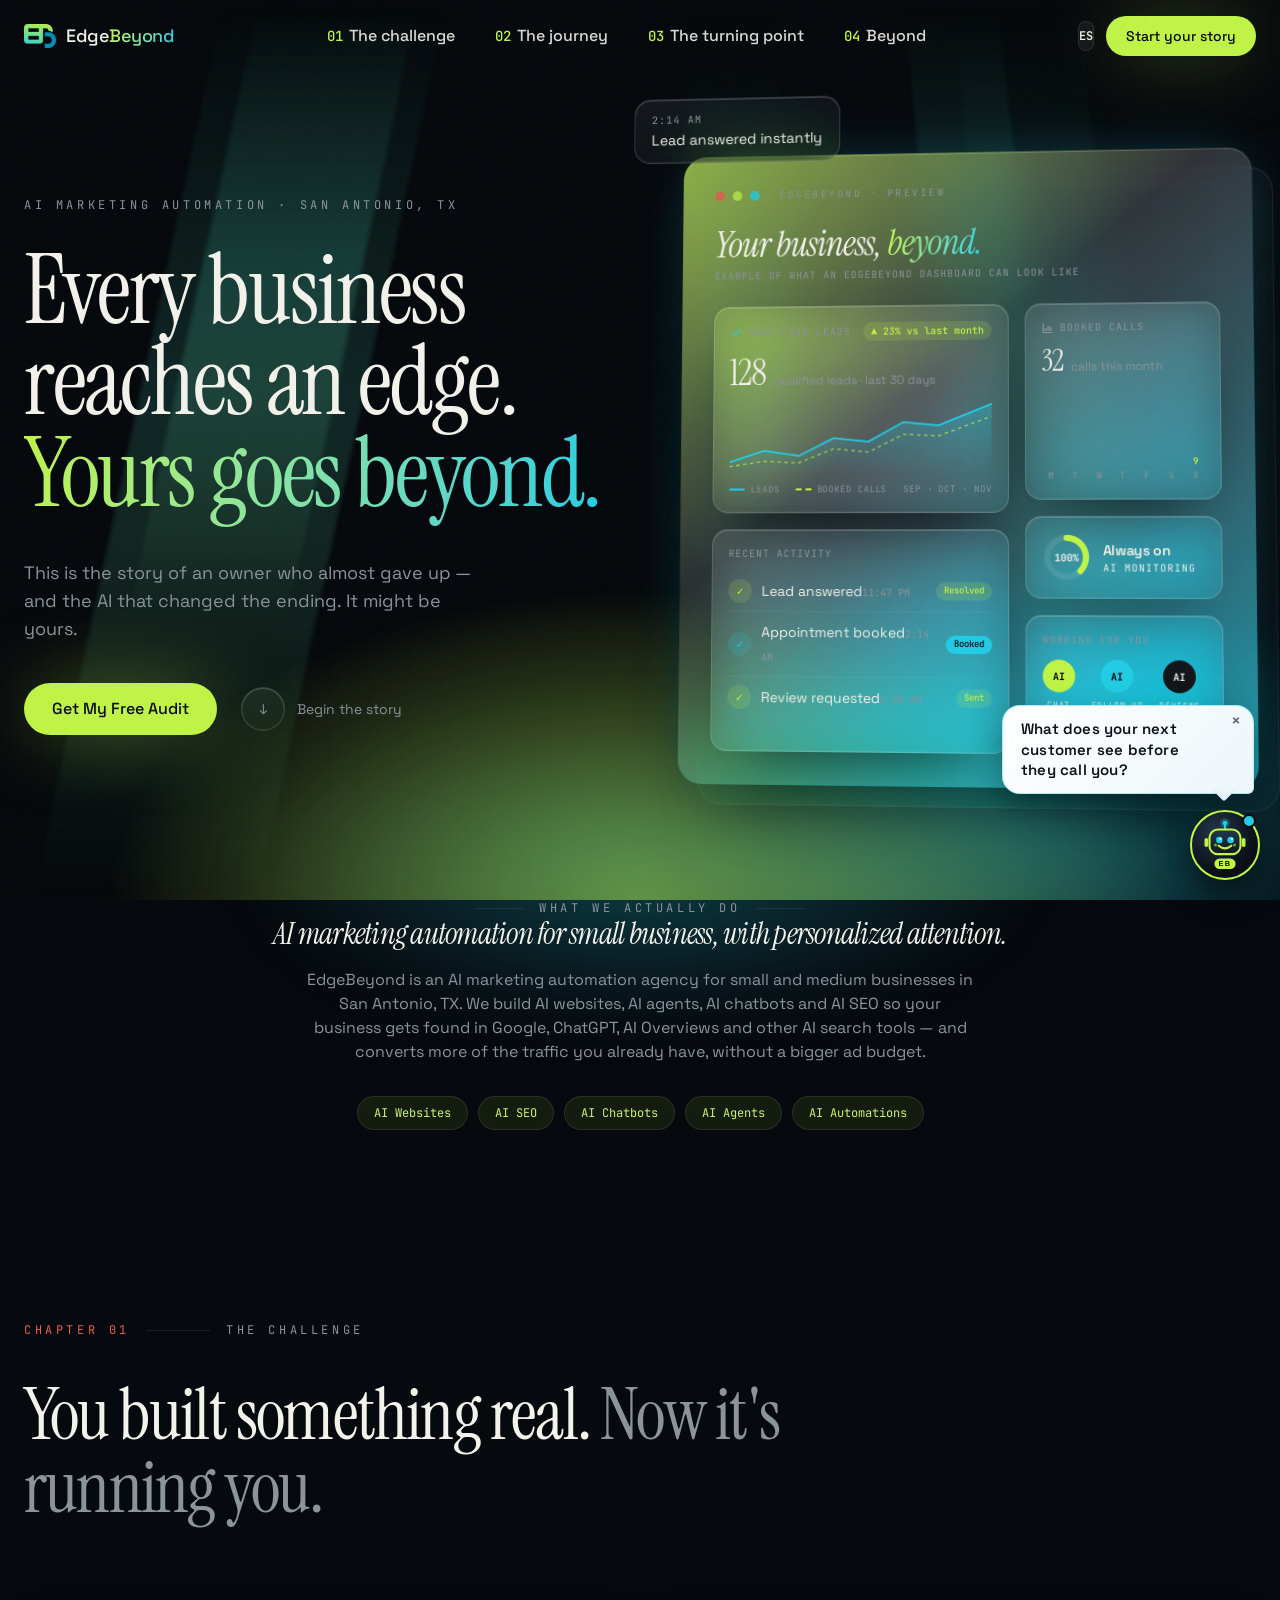
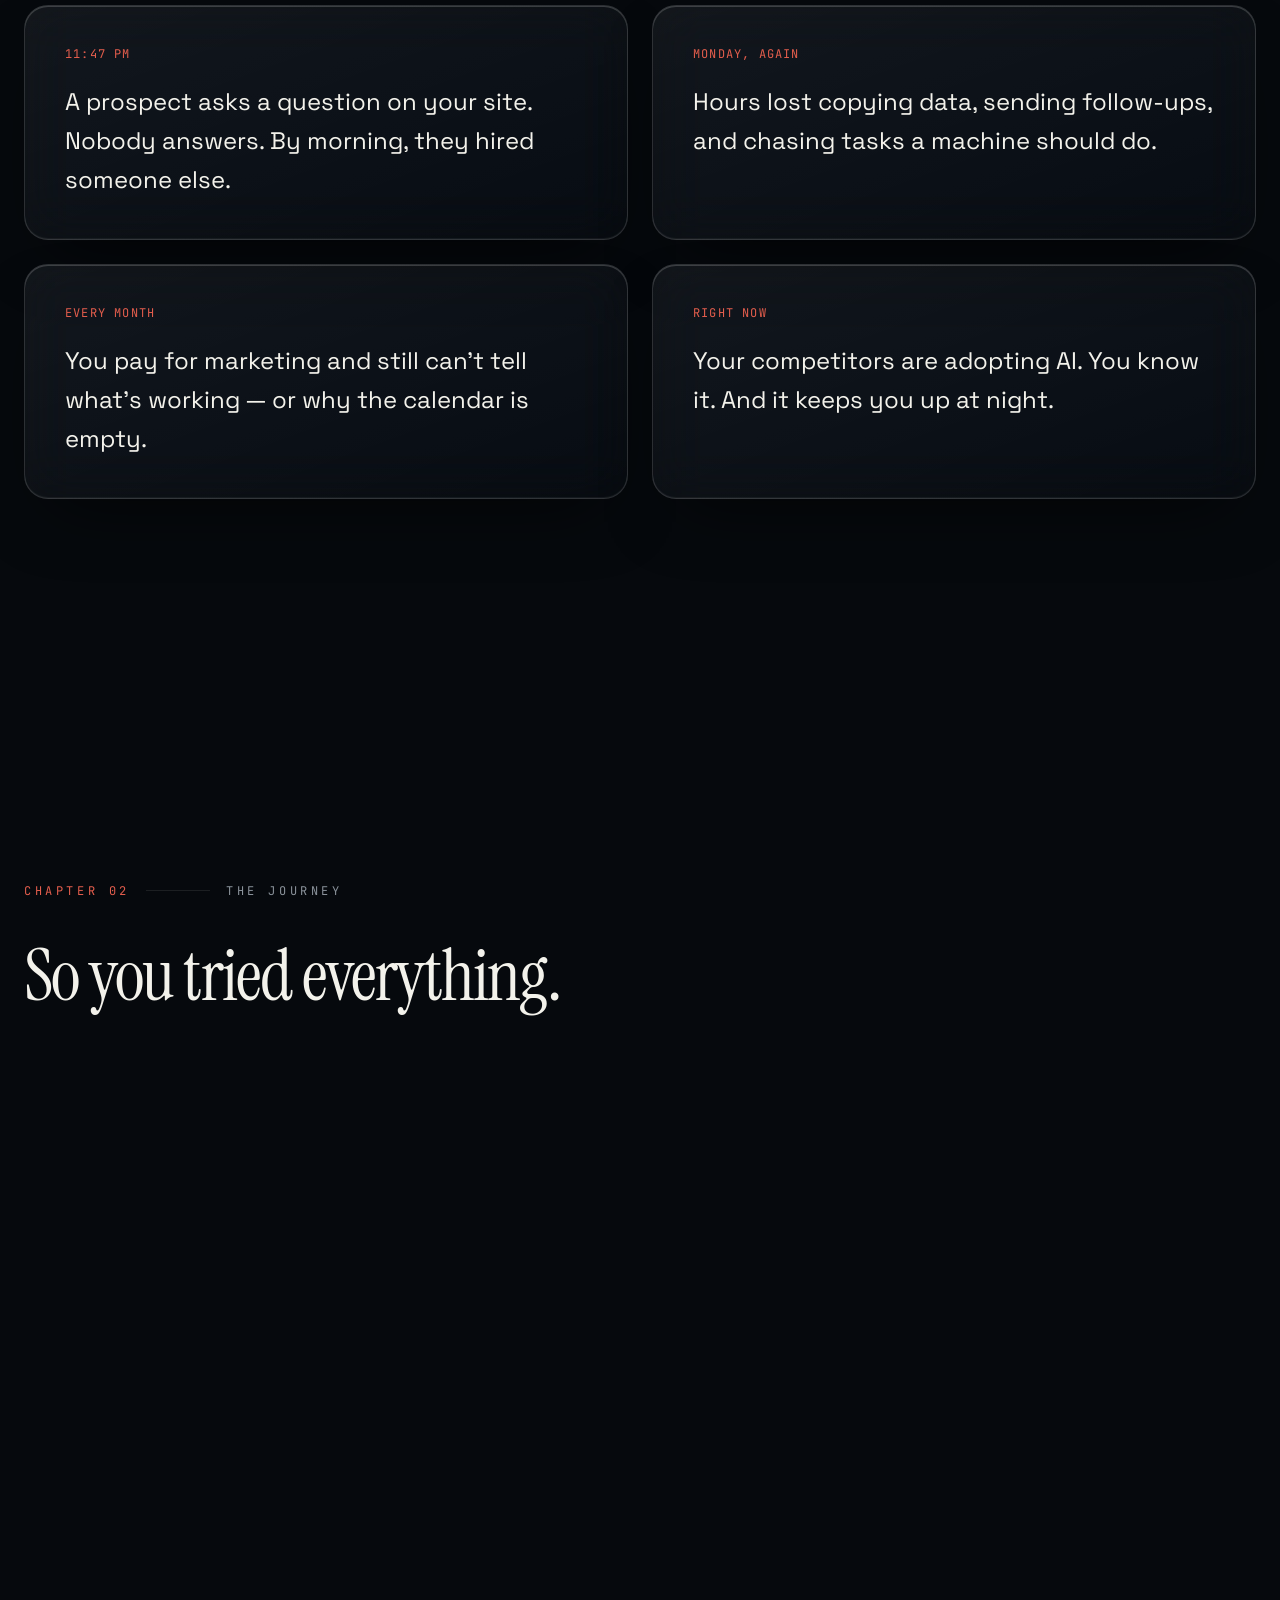
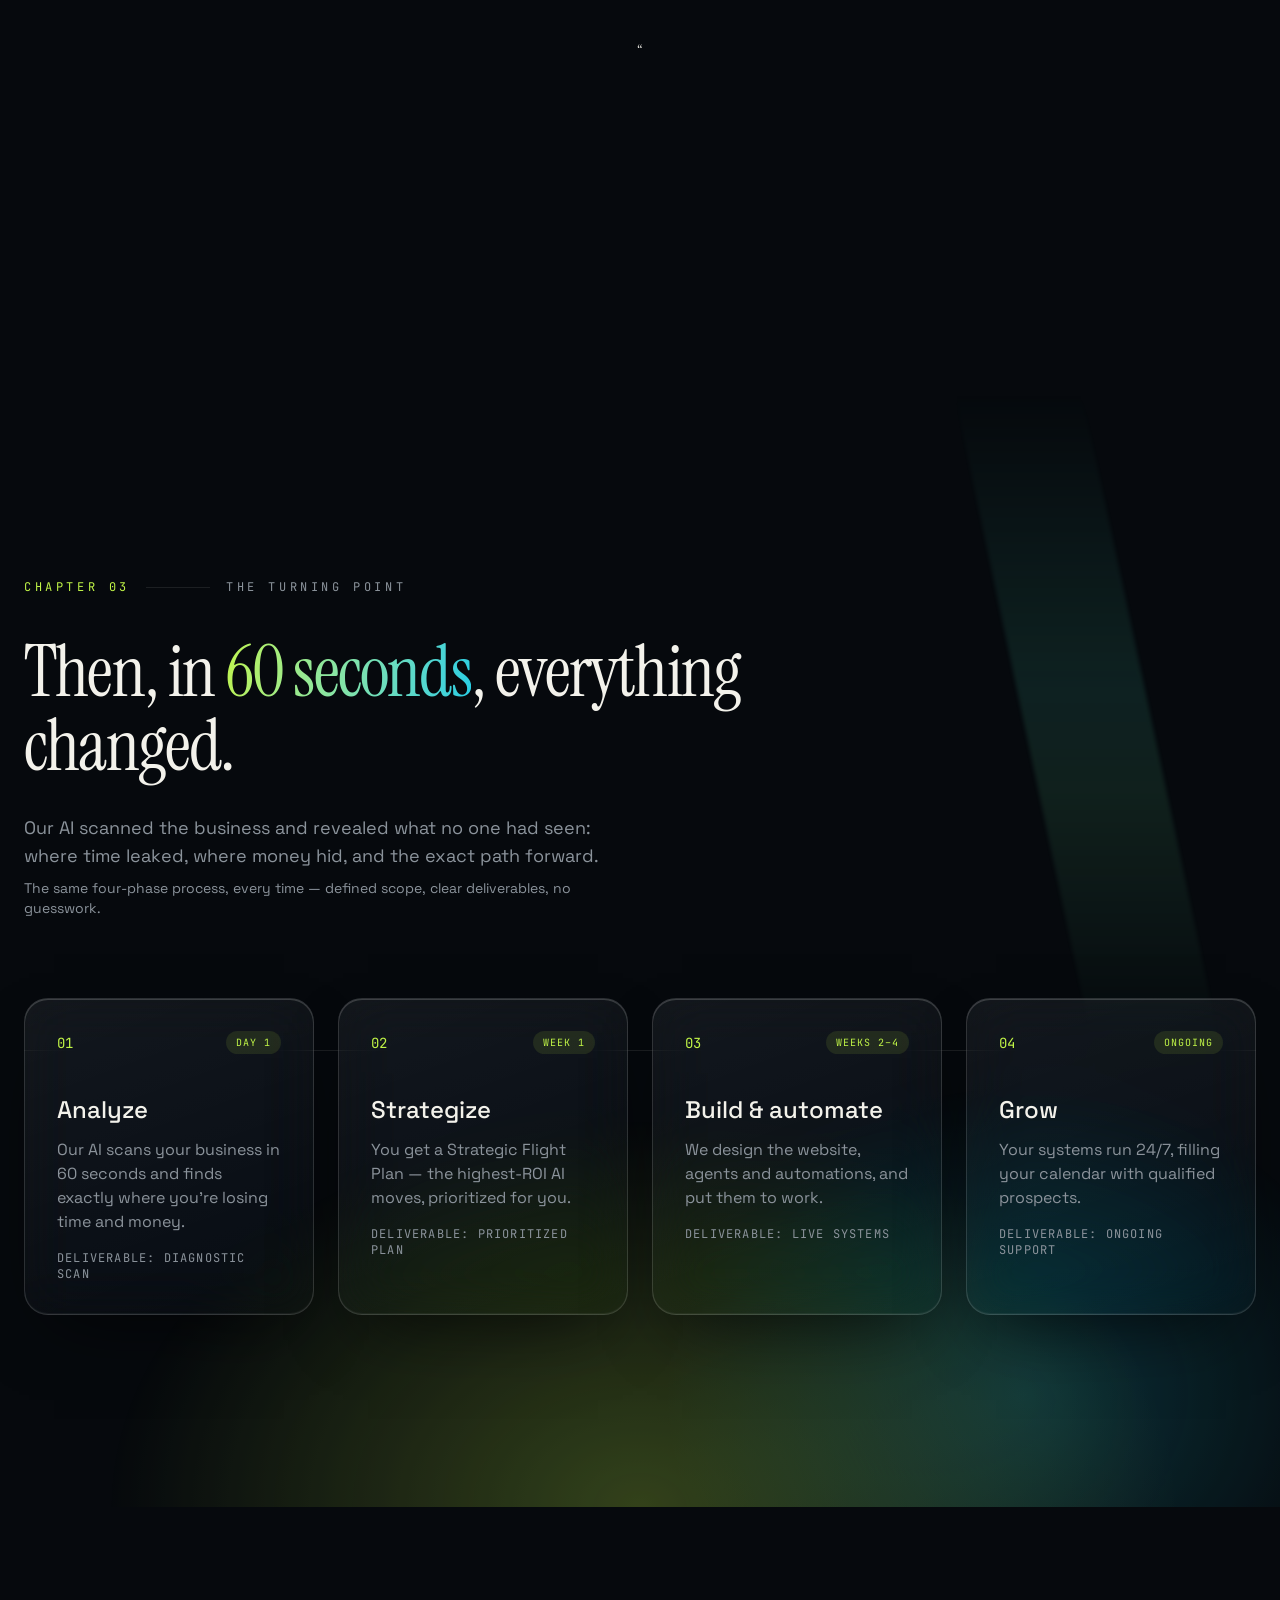
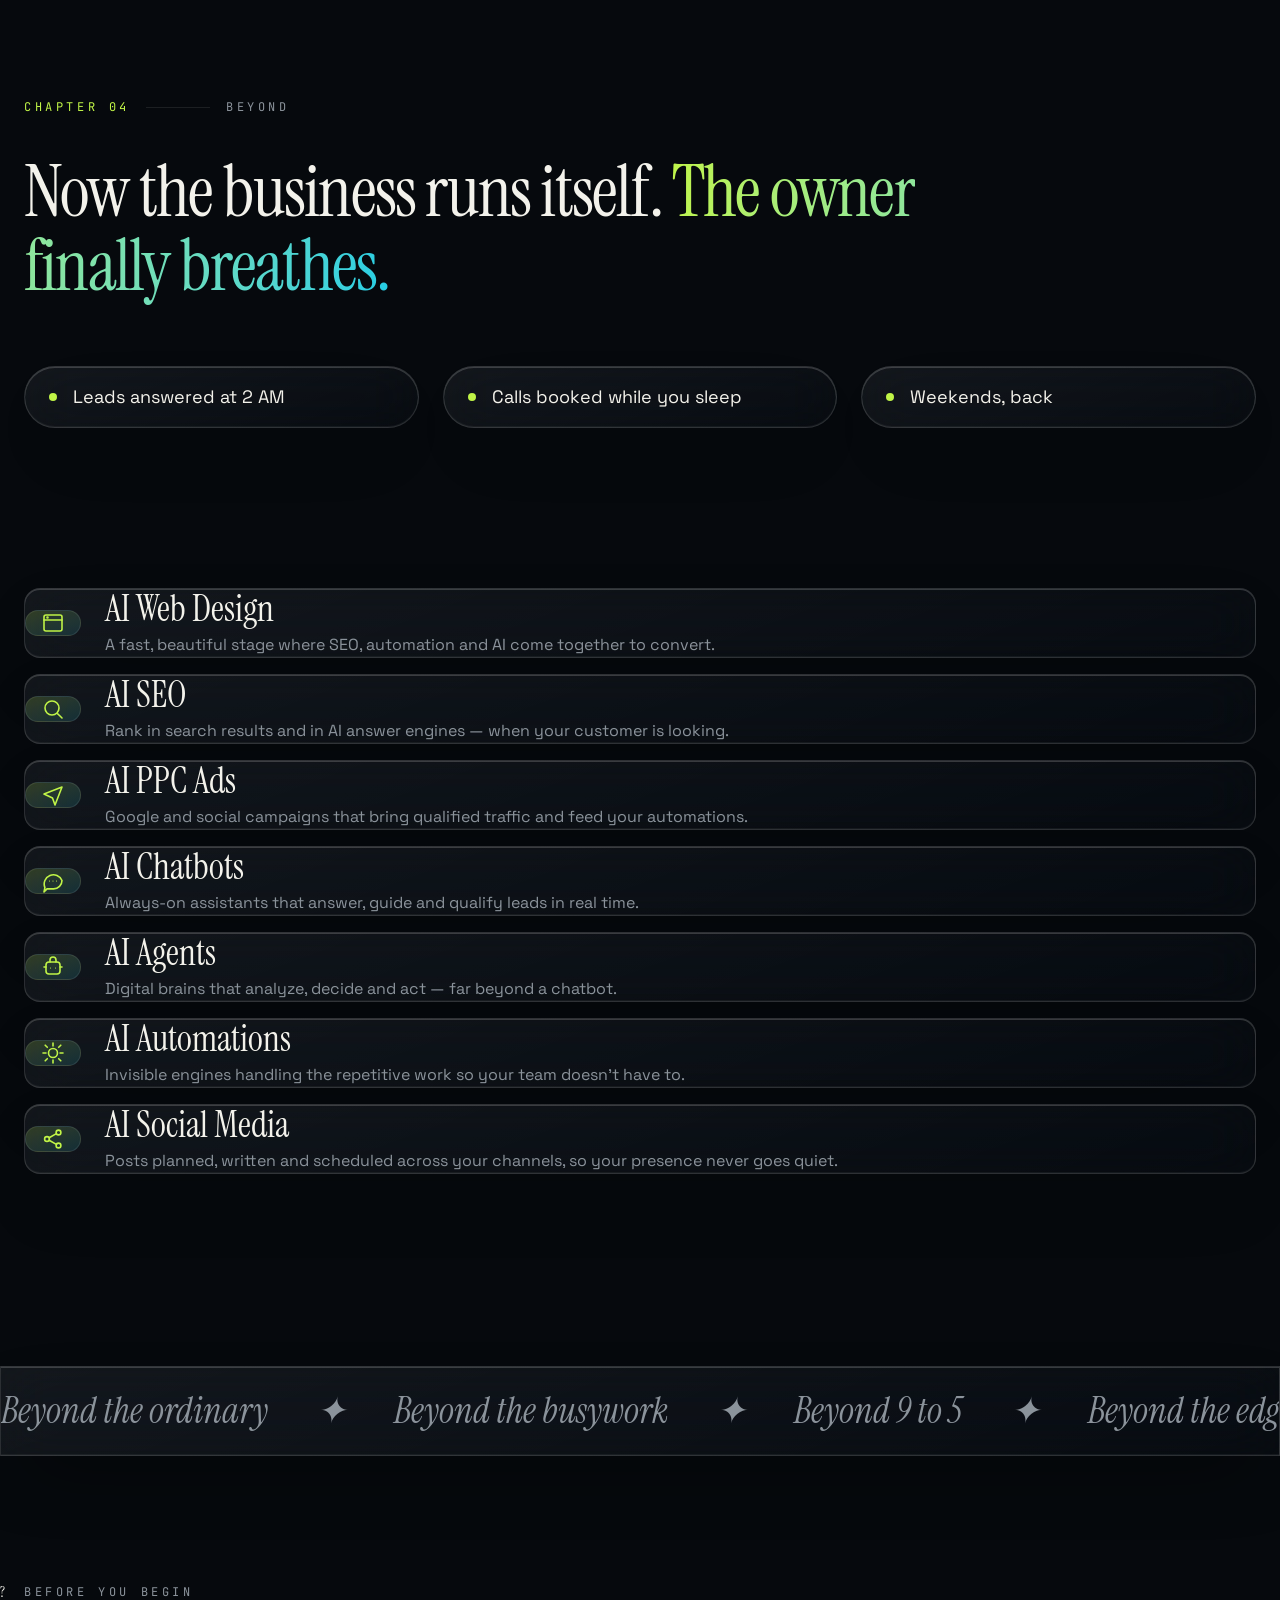
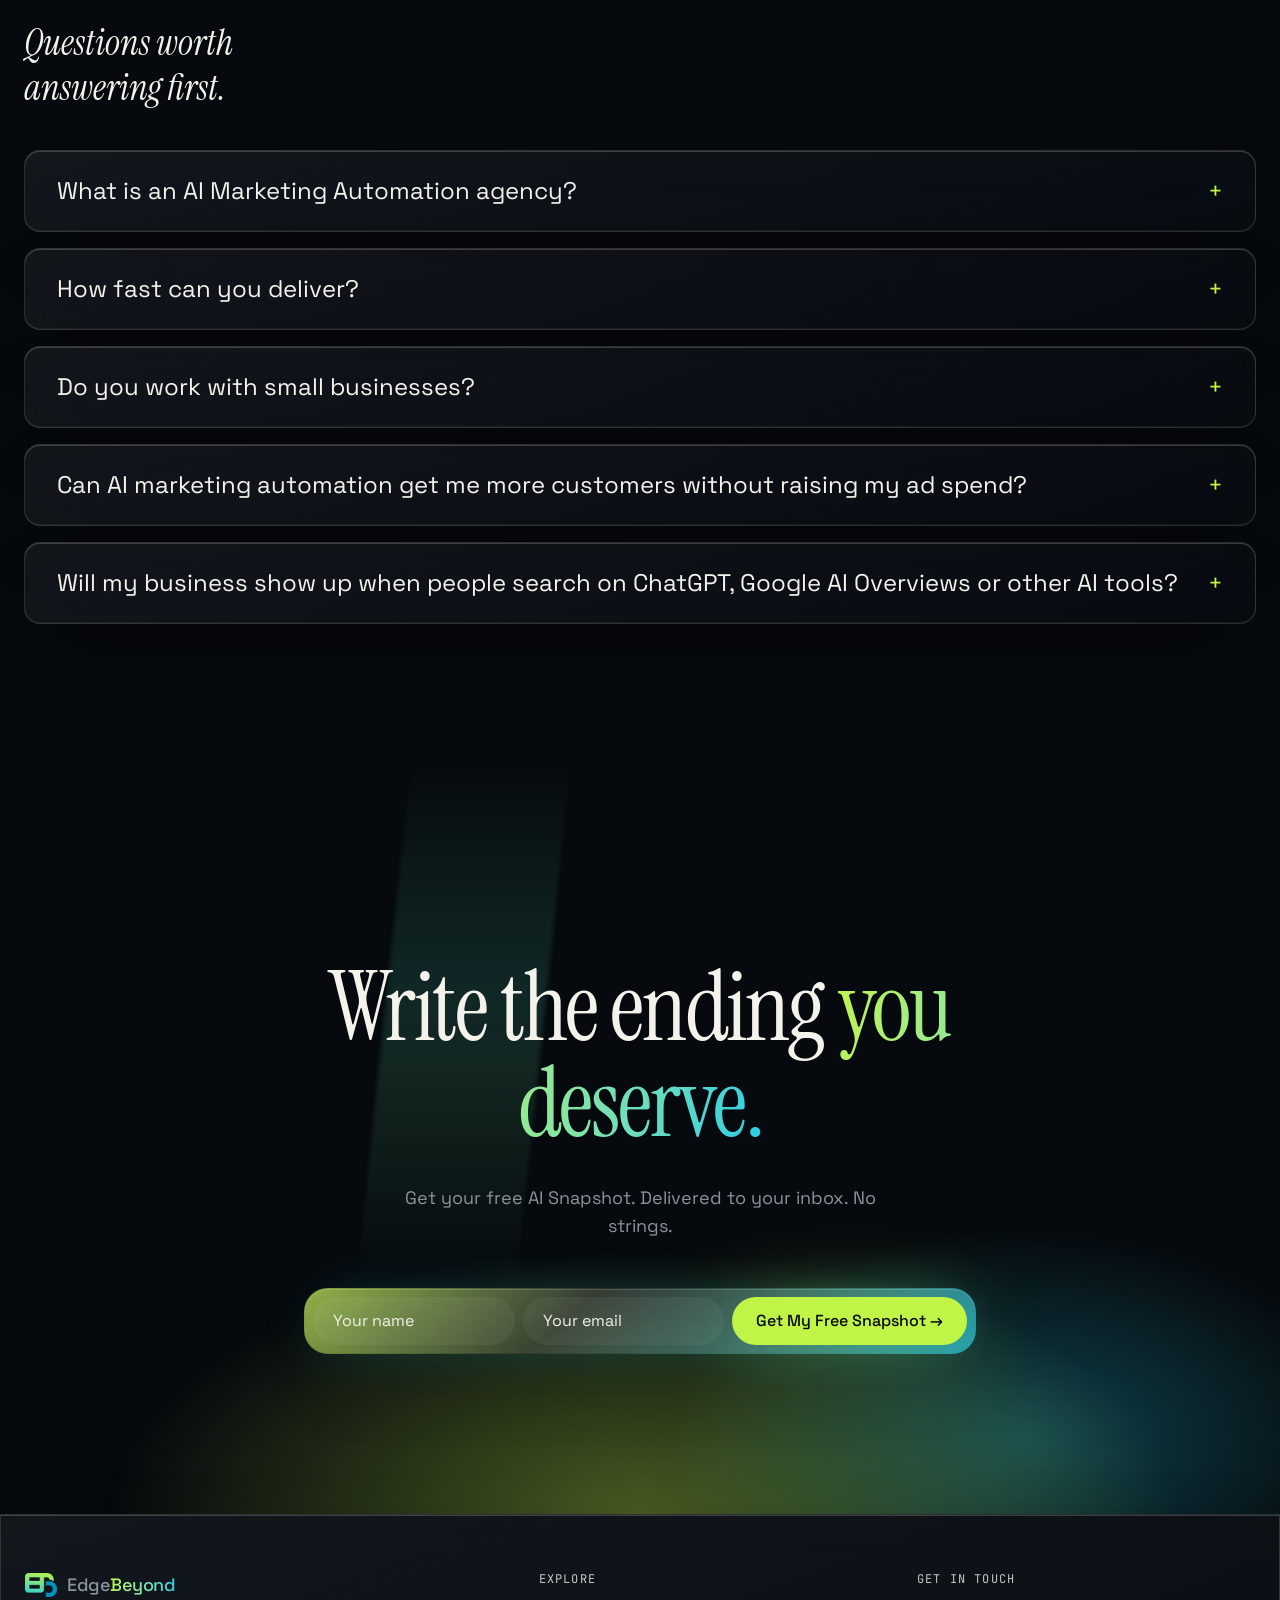
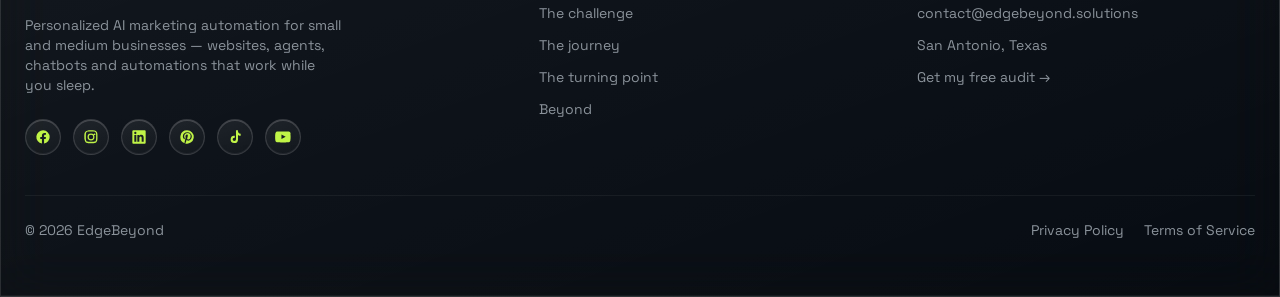
==== index.html @ 0227cfc9 "Hero dashboard panel: real KPIs, chart legend, full activity times, named agents, softer tilt" ====
<!DOCTYPE html>
<html lang="en">
<head>
<meta http-equiv="Cache-Control" content="no-cache, no-store, must-revalidate">
<meta http-equiv="Pragma" content="no-cache">
<meta http-equiv="Expires" content="0">
<script>if ('scrollRestoration' in history) { history.scrollRestoration = 'manual'; }</script>
<!-- Google Tag Manager -->
<script>(function(w,d,s,l,i){w[l]=w[l]||[];w[l].push({'gtm.start':
new Date().getTime(),event:'gtm.js'});var f=d.getElementsByTagName(s)[0],
j=d.createElement(s),dl=l!='dataLayer'?'&l='+l:'';j.async=true;j.src=
'https://www.googletagmanager.com/gtm.js?id='+i+dl;f.parentNode.insertBefore(j,f);
})(window,document,'script','dataLayer','GTM-MPHTCQDV');</script>
<!-- End Google Tag Manager -->
<meta name="p:domain_verify" content="f1be4c9b6b0fa14e5e5809b6b4272e4a"/>
<meta charset="utf-8">
<meta name="viewport" content="width=device-width, initial-scale=1">
<title>AI Marketing Automation for Small Business | San Antonio, TX | EdgeBeyond</title>
<meta name="description" content="Personalized AI marketing automation for small and medium businesses. AI websites, AI agents, chatbots and AI SEO built in San Antonio, TX — so your business gets found in Google, ChatGPT and AI search, and gets more customers without a bigger ad budget.">
<meta name="keywords" content="AI marketing automation for small business, AI marketing agency, marketing automation small business, AI agents for small business, AI SEO, AI chatbots, San Antonio AI marketing agency, personalized AI marketing">
<meta name="author" content="EdgeBeyond">
<meta name="robots" content="index, follow, max-image-preview:large">
<meta name="theme-color" content="#0b0d12">
<link rel="canonical" href="https://edgebeyond.solutions/">
<link rel="alternate" hreflang="en" href="https://edgebeyond.solutions/">
<link rel="alternate" hreflang="es" href="https://edgebeyond.solutions/es/">
<link rel="alternate" hreflang="x-default" href="https://edgebeyond.solutions/">
<meta property="og:type" content="website">
<meta property="og:site_name" content="EdgeBeyond">
<meta property="og:locale" content="en_US">
<meta property="og:title" content="AI Marketing Automation for Small Business | San Antonio, TX | EdgeBeyond">
<meta property="og:description" content="Personalized AI marketing automation for small and medium businesses — AI websites, AI agents, chatbots and AI SEO built in San Antonio, TX.">
<meta property="og:url" content="https://edgebeyond.solutions/">
<meta property="og:image" content="https://edgebeyond.solutions/og-home-en.png">
<meta property="og:image:width" content="1200">
<meta property="og:image:height" content="630">
<meta property="og:image:type" content="image/png">
<meta name="twitter:card" content="summary_large_image">
<meta name="twitter:title" content="AI Marketing Automation for Small Business | San Antonio, TX | EdgeBeyond">
<meta name="twitter:description" content="Personalized AI marketing automation for small and medium businesses — AI websites, AI agents, chatbots and AI SEO built in San Antonio, TX.">
<meta name="twitter:image" content="https://edgebeyond.solutions/og-home-en.png">
<link rel="icon" href="./favicon.ico?v=2" type="image/x-icon">
<link rel="apple-touch-icon" href="./logo-mark-512.png">
<link rel="preconnect" href="https://fonts.googleapis.com">
<link rel="preconnect" href="https://fonts.gstatic.com" crossorigin>
<link rel="preload" as="style" href="https://fonts.googleapis.com/css2?family=Instrument+Serif:ital@0;1&family=JetBrains+Mono:wght@400&family=Space+Grotesk:wght@300;400;500;600&display=swap">
<link rel="stylesheet" href="https://fonts.googleapis.com/css2?family=Instrument+Serif:ital@0;1&family=JetBrains+Mono:wght@400&family=Space+Grotesk:wght@300;400;500;600&display=swap" media="print" onload="this.media='all'">
<noscript><link rel="stylesheet" href="https://fonts.googleapis.com/css2?family=Instrument+Serif:ital@0;1&family=JetBrains+Mono:wght@400&family=Space+Grotesk:wght@300;400;500;600&display=swap"></noscript>
<link rel="stylesheet" href="./styles.css">

<script type="application/ld+json">
{
  "@context": "https://schema.org",
  "@type": "Organization",
  "name": "EdgeBeyond",
  "url": "https://edgebeyond.solutions/",
  "logo": "https://edgebeyond.solutions/logo-mark-512.png",
  "email": "contact@edgebeyond.solutions",
  "description": "Personalized AI marketing automation agency for small and medium businesses in San Antonio, TX.",
  "sameAs": [
    "https://www.facebook.com/EdgeBeyondSolutions/",
    "https://www.instagram.com/edgebeyondsolutions/",
    "https://www.linkedin.com/company/edgebeyondsolutions/",
    "https://www.pinterest.com/EdgeBeyondS/",
    "https://www.tiktok.com/@edgebeyond.solutions",
    "https://www.youtube.com/@EdgeBeyondSolutions"
  ]
}
</script>
<script type="application/ld+json">
{
  "@context": "https://schema.org",
  "@type": "WebSite",
  "name": "EdgeBeyond",
  "url": "https://edgebeyond.solutions/",
  "inLanguage": ["en", "es"]
}
</script>
<script type="application/ld+json">
{
  "@context": "https://schema.org",
  "@type": "ProfessionalService",
  "name": "EdgeBeyond",
  "description": "Personalized AI marketing automation agency building AI websites, AI chatbots, AI agents, automations, SEO and PPC for small and medium businesses that want hands-on, individual attention.",
  "url": "https://edgebeyond.solutions/",
  "email": "contact@edgebeyond.solutions",
  "areaServed": {
    "@type": "City",
    "name": "San Antonio, Texas"
  },
  "address": {
    "@type": "PostalAddress",
    "addressLocality": "San Antonio",
    "addressRegion": "TX",
    "addressCountry": "US"
  },
  "makesOffer": [
    { "@type": "Offer", "itemOffered": { "@type": "Service", "name": "AI Web Design" } },
    { "@type": "Offer", "itemOffered": { "@type": "Service", "name": "AI SEO" } },
    { "@type": "Offer", "itemOffered": { "@type": "Service", "name": "AI PPC Ads" } },
    { "@type": "Offer", "itemOffered": { "@type": "Service", "name": "AI Chatbots" } },
    { "@type": "Offer", "itemOffered": { "@type": "Service", "name": "AI Agents" } },
    { "@type": "Offer", "itemOffered": { "@type": "Service", "name": "AI Automations" } },
    { "@type": "Offer", "itemOffered": { "@type": "Service", "name": "AI Social Media" } }
  ]
}
</script>
<script type="application/ld+json">
{
  "@context": "https://schema.org",
  "@type": "FAQPage",
  "mainEntity": [
    {
      "@type": "Question",
      "name": "What is an AI Marketing Automation agency?",
      "acceptedAnswer": {
        "@type": "Answer",
        "text": "An agency that combines web design, digital marketing and AI agents to attract qualified prospects and grow your business with less manual effort."
      }
    },
    {
      "@type": "Question",
      "name": "How fast can you deliver?",
      "acceptedAnswer": {
        "@type": "Answer",
        "text": "In weeks, not months. We start with a scan, prioritize the highest-ROI moves and build in phases so you see value early."
      }
    },
    {
      "@type": "Question",
      "name": "Do you work with small businesses?",
      "acceptedAnswer": {
        "@type": "Answer",
        "text": "Yes — small and medium businesses are exactly who we build for. You talk directly with the people who design and build your solution, with personalized attention instead of a call center."
      }
    },
    {
      "@type": "Question",
      "name": "Can AI marketing automation get me more customers without raising my ad spend?",
      "acceptedAnswer": {
        "@type": "Answer",
        "text": "Yes. AI marketing automation focuses on converting the traffic and leads you already have — answering instantly, following up automatically and qualifying prospects — so you get more customers from the same budget instead of simply spending more on ads."
      }
    },
    {
      "@type": "Question",
      "name": "Will my business show up when people search on ChatGPT, Google AI Overviews or other AI tools?",
      "acceptedAnswer": {
        "@type": "Answer",
        "text": "That's part of our AI SEO service. We structure your website and content so AI search engines and answer engines can find, understand and recommend your business, not just traditional search results."
      }
    }
  ]
}
</script>
</head>
<body class="grain overflow-x-clip" id="top">
<!-- Google Tag Manager (noscript) -->
<noscript><iframe src="https://www.googletagmanager.com/ns.html?id=GTM-MPHTCQDV"
height="0" width="0" style="display:none;visibility:hidden"></iframe></noscript>
<!-- End Google Tag Manager (noscript) -->

<!-- Ambient -->
<div class="pointer-events-none fixed inset-0 -z-10" aria-hidden="true">
  <div class="absolute inset-0 horizon opacity-50 md:opacity-70"></div>
  <div class="holo-beam absolute left-[10%] top-0 h-full w-24 -skew-x-12 opacity-30 md:w-56 md:opacity-50"></div>
  <div class="holo-beam absolute right-[12%] top-0 h-full w-16 skew-x-6 opacity-20 md:w-32 md:opacity-35"></div>
  <div class="holo-beam absolute left-[55%] top-0 h-full w-12 skew-x-3 opacity-15 md:w-24 md:opacity-25"></div>
  <div class="floor-glow absolute -bottom-40 left-1/2 h-96 w-[90%] -translate-x-1/2"></div>
</div>

<!-- Nav -->
<header id="siteNav" class="fixed inset-x-0 top-0 z-40 border-b border-transparent transition-all duration-500">
  <div class="mx-auto flex max-w-7xl items-center justify-between px-6 py-4">
    <a href="#top" class="flex items-center gap-2.5" aria-label="EdgeBeyond">
      <picture><source srcset="./logo-mark-color.webp" type="image/webp"><img src="./logo-mark-color.png" alt="" aria-hidden="true" class="h-6 w-8 shrink-0 object-contain"></picture>
      <span class="text-lg font-medium tracking-tight">Edge<span class="text-edge">Beyond</span></span>
    </a>
    <nav class="hidden items-center gap-10 md:flex">
      <a href="#challenge" class="group text-base font-medium text-foreground/90 transition-colors hover:text-primary"><span class="mr-1.5 font-mono text-sm text-primary">01</span>The challenge</a>
      <a href="#journey" class="group text-base font-medium text-foreground/90 transition-colors hover:text-primary"><span class="mr-1.5 font-mono text-sm text-primary">02</span>The journey</a>
      <a href="#turning" class="group text-base font-medium text-foreground/90 transition-colors hover:text-primary"><span class="mr-1.5 font-mono text-sm text-primary">03</span>The turning point</a>
      <a href="#beyond" class="group text-base font-medium text-foreground/90 transition-colors hover:text-primary"><span class="mr-1.5 font-mono text-sm text-primary">04</span>Beyond</a>
    </nav>
    <div class="flex items-center gap-3">
      <a href="./es/" class="hidden rounded-full border border-foreground/25 bg-white/5 px-3.5 py-1.5 font-mono text-xs font-semibold text-foreground backdrop-blur-sm transition-all hover:border-primary hover:bg-primary/10 hover:text-primary sm:inline-block" hreflang="es">ES</a>
      <a href="https://calendar.app.google/oV2TzbkDzcQhNi2w7" target="_blank" rel="noopener" class="hidden rounded-full bg-primary px-5 py-2.5 text-sm font-medium text-primary-foreground shadow-glow transition-transform hover:scale-105 sm:inline-block">Start your story</a>
      <button id="navToggle" type="button" class="glass flex h-11 w-11 items-center justify-center rounded-full text-foreground md:hidden" aria-label="Open menu" aria-expanded="false" aria-controls="mobileNav">
        <svg id="navIconOpen" width="18" height="18" viewBox="0 0 18 18" fill="none" aria-hidden="true"><path d="M1 4h16M1 9h16M1 14h16" stroke="currentColor" stroke-width="1.8" stroke-linecap="round"></path></svg>
        <svg id="navIconClose" width="18" height="18" viewBox="0 0 18 18" fill="none" aria-hidden="true" class="hidden"><path d="M2 2l14 14M16 2L2 16" stroke="currentColor" stroke-width="1.8" stroke-linecap="round"></path></svg>
      </button>
    </div>
  </div>
  <nav id="mobileNav" class="glass mx-4 hidden flex-col overflow-hidden rounded-2xl border-x-0 md:hidden" aria-label="Mobile">
    <a href="#challenge" class="flex items-center gap-3 border-b border-border/60 px-6 py-4 text-lg font-medium text-foreground"><span class="font-mono text-xs text-primary">01</span>The challenge</a>
    <a href="#journey" class="flex items-center gap-3 border-b border-border/60 px-6 py-4 text-lg font-medium text-foreground"><span class="font-mono text-xs text-primary">02</span>The journey</a>
    <a href="#turning" class="flex items-center gap-3 border-b border-border/60 px-6 py-4 text-lg font-medium text-foreground"><span class="font-mono text-xs text-primary">03</span>The turning point</a>
    <a href="#beyond" class="flex items-center gap-3 border-b border-border/60 px-6 py-4 text-lg font-medium text-foreground"><span class="font-mono text-xs text-primary">04</span>Beyond</a>
    <a href="./es/" hreflang="es" class="flex items-center gap-3 border-b border-border/60 px-6 py-4 text-lg font-medium text-foreground"><span class="font-mono text-xs text-primary">ES</span>Español</a>
    <a href="https://calendar.app.google/oV2TzbkDzcQhNi2w7" target="_blank" rel="noopener" class="flex items-center justify-center bg-primary px-6 py-4 text-base font-medium text-primary-foreground sm:hidden">Start your story</a>
  </nav>
</header>

<!-- HERO -->
<section id="hero" class="relative flex min-h-screen items-center overflow-hidden">
  <div class="absolute inset-0 horizon"></div>
  <div class="holo-beam absolute left-[15%] top-0 h-[70%] w-20 -skew-x-12 opacity-35 md:w-40 md:opacity-60" aria-hidden="true"></div>
  <div class="holo-beam absolute right-[20%] top-0 h-[55%] w-14 skew-x-6 opacity-25 md:w-24 md:opacity-40" aria-hidden="true"></div>

  <div class="relative mx-auto grid w-full max-w-7xl items-center gap-16 px-6 pb-24 pt-32 lg:grid-cols-2">
    <div>
      <p class="reveal font-mono text-xs uppercase tracking-[0.3em] text-muted-foreground">AI Marketing Automation · San Antonio, TX</p>
      <h1 class="reveal mt-8 font-display text-6xl leading-[0.95] tracking-tight md:text-8xl">
        Every business<br>reaches an edge.<br>
        <em class="text-edge not-italic">Yours goes beyond.</em>
      </h1>
      <p class="reveal mt-10 max-w-md text-lg text-muted-foreground">This is the story of an owner who almost gave up — and the AI that changed the ending. It might be yours.</p>
      <div class="reveal mt-10 flex flex-wrap items-center gap-6">
        <a href="./snapshot/" class="rounded-full bg-primary px-7 py-3.5 font-medium text-primary-foreground shadow-glow transition-transform hover:scale-105">Get My Free Audit</a>
        <a href="#challenge" class="group flex items-center gap-3 text-sm text-muted-foreground transition-colors hover:text-foreground">
          <span class="glass flex h-11 w-11 items-center justify-center rounded-full transition-colors group-hover:text-primary">↓</span>
          Begin the story
        </a>
      </div>
    </div>

    <div class="reveal">
      <div class="tilt-scene relative mx-auto w-full max-w-xl" id="holoScene">
        <div class="floor-glow absolute -bottom-16 left-1/2 h-40 w-[120%] -translate-x-1/2" aria-hidden="true"></div>
        <div class="tilt-panel relative" id="holoPanel" style="--rx:3deg;--ry:-4deg">
          <div class="glass absolute inset-0 translate-x-5 translate-y-5 rounded-3xl opacity-40" aria-hidden="true"></div>
          <div class="glass-edge relative rounded-3xl p-6 md:p-8">
            <div class="flex items-center gap-2">
              <span class="h-2.5 w-2.5 rounded-full bg-pain/80"></span>
              <span class="h-2.5 w-2.5 rounded-full bg-primary/70"></span>
              <span class="h-2.5 w-2.5 rounded-full bg-accent/80"></span>
              <span class="ml-3 font-mono text-[10px] uppercase tracking-[0.25em] text-muted-foreground">edgebeyond · preview</span>
            </div>
            <p class="mt-6 font-display text-3xl italic tracking-tight md:text-4xl">Your business, <span class="text-edge">beyond.</span></p>
            <p class="mt-1 font-mono text-[10px] uppercase tracking-widest text-muted-foreground">Example of what an EdgeBeyond dashboard can look like</p>
            <div class="mt-6 grid grid-cols-5 gap-4">
              <div class="col-span-5 flex flex-col gap-4 md:col-span-3">
                <div class="glass layer-1 rounded-2xl p-4">
                  <div class="flex items-center justify-between">
                    <span class="flex items-center gap-1.5 font-mono text-[10px] uppercase tracking-widest text-muted-foreground">
                      <svg viewBox="0 0 16 16" class="h-3 w-3 text-accent" fill="none" aria-hidden="true"><path d="M2 12 6 7l3 2 5-6" stroke="currentColor" stroke-width="1.6" stroke-linecap="round" stroke-linejoin="round"></path></svg>
                      Qualified leads
                    </span>
                    <span class="rounded-full bg-primary/15 px-2 py-0.5 font-mono text-[10px] font-medium text-primary">▲ 23% vs last month</span>
                  </div>
                  <div class="mt-3 flex items-baseline gap-2"><span class="font-display text-4xl tracking-tight">128</span><span class="text-xs text-muted-foreground">qualified leads · last 30 days</span></div>
                  <svg viewBox="0 0 300 90" class="mt-1 w-full" aria-hidden="true">
                    <defs>
                      <linearGradient id="area" x1="0" y1="0" x2="0" y2="1">
                        <stop stop-color="var(--accent)" stop-opacity="0.35"></stop>
                        <stop offset="1" stop-color="var(--accent)" stop-opacity="0"></stop>
                      </linearGradient>
                    </defs>
                    <path d="M0 75 L40 62 L80 68 L120 48 L160 52 L200 30 L240 34 L300 10 L300 90 L0 90 Z" fill="url(#area)"></path>
                    <path d="M0 75 L40 62 L80 68 L120 48 L160 52 L200 30 L240 34 L300 10" fill="none" stroke="var(--accent)" stroke-width="2" stroke-linecap="round"></path>
                    <path d="M0 80 L40 74 L80 76 L120 60 L160 64 L200 44 L240 46 L300 24" fill="none" stroke="var(--primary)" stroke-width="1.5" stroke-dasharray="4 4" opacity="0.7"></path>
                  </svg>
                  <div class="mt-2 flex items-center justify-between"><div class="flex items-center gap-4 font-mono text-[9px] uppercase tracking-widest text-muted-foreground"><span class="flex items-center gap-1.5"><span style="display:inline-block;width:16px;height:2px;border-radius:2px;background:var(--accent)"></span>Leads</span><span class="flex items-center gap-1.5"><span style="display:inline-block;width:16px;border-top:2px dashed var(--primary)"></span>Booked calls</span></div><span class="font-mono text-[9px] uppercase tracking-widest text-muted-foreground">Sep · Oct · Nov</span></div>
                </div>
                <div class="glass layer-1 flex-1 rounded-2xl p-4">
                  <p class="font-mono text-[10px] uppercase tracking-widest text-muted-foreground">Recent activity</p>
                  <ul class="mt-2.5 flex flex-col"><li class="flex items-center gap-2.5 border-b border-border/60 py-2 last:border-0"><span class="flex h-6 w-6 shrink-0 items-center justify-center rounded-full bg-primary/15 text-primary font-mono text-[10px]">✓</span><span class="min-w-0 flex-1"><span class="block text-sm leading-tight">Lead answered</span><span class="mt-0.5 block font-mono text-[10px] text-muted-foreground">11:47 PM</span></span><span class="shrink-0 rounded-full px-2 py-0.5 font-mono text-[9px] font-medium bg-primary/15 text-primary">Resolved</span></li><li class="flex items-center gap-2.5 border-b border-border/60 py-2 last:border-0"><span class="flex h-6 w-6 shrink-0 items-center justify-center rounded-full bg-accent/15 text-accent font-mono text-[10px]">✓</span><span class="min-w-0 flex-1"><span class="block text-sm leading-tight">Appointment booked</span><span class="mt-0.5 block font-mono text-[10px] text-muted-foreground">2:14 AM</span></span><span class="shrink-0 rounded-full px-2 py-0.5 font-mono text-[9px] font-medium bg-accent text-background">Booked</span></li><li class="flex items-center gap-2.5 border-b border-border/60 py-2 last:border-0"><span class="flex h-6 w-6 shrink-0 items-center justify-center rounded-full bg-primary/15 text-primary font-mono text-[10px]">✓</span><span class="min-w-0 flex-1"><span class="block text-sm leading-tight">Review requested</span><span class="mt-0.5 block font-mono text-[10px] text-muted-foreground">6:30 AM</span></span><span class="shrink-0 rounded-full px-2 py-0.5 font-mono text-[9px] font-medium bg-primary/15 text-primary">Sent</span></li></ul>
                </div>
              </div>

              <div class="col-span-5 flex flex-col gap-4 md:col-span-2">
                <div class="glass layer-1 relative rounded-2xl p-4">
                  <p class="flex items-center gap-1.5 font-mono text-[10px] uppercase tracking-widest text-muted-foreground">
                    <svg viewBox="0 0 16 16" class="h-3 w-3" fill="none" aria-hidden="true"><path d="M2 2v12h12" stroke="currentColor" stroke-width="1.6" stroke-linecap="round"></path><rect x="4" y="8" width="2" height="4" rx="0.6" fill="currentColor"></rect><rect x="7.5" y="5" width="2" height="7" rx="0.6" fill="currentColor"></rect><rect x="11" y="6.5" width="2" height="5.5" rx="0.6" fill="currentColor"></rect></svg>
                    Booked calls
                  </p>
                  <div class="mt-2 flex items-baseline gap-2"><span class="font-display text-3xl tracking-tight">32</span><span class="text-xs text-muted-foreground">calls this month</span></div>
                  <div class="mt-3 flex items-end gap-1.5" style="height:92px"><span class="flex flex-1 flex-col items-center gap-1"><span class="font-mono text-[9px]">&nbsp;</span><span class="w-full rounded-sm bg-gradient-to-t from-accent/30 to-primary/80" style="height:30%"></span><span class="font-mono text-[9px] text-muted-foreground">M</span></span><span class="flex flex-1 flex-col items-center gap-1"><span class="font-mono text-[9px]">&nbsp;</span><span class="w-full rounded-sm bg-gradient-to-t from-accent/30 to-primary/80" style="height:45%"></span><span class="font-mono text-[9px] text-muted-foreground">T</span></span><span class="flex flex-1 flex-col items-center gap-1"><span class="font-mono text-[9px]">&nbsp;</span><span class="w-full rounded-sm bg-gradient-to-t from-accent/30 to-primary/80" style="height:38%"></span><span class="font-mono text-[9px] text-muted-foreground">W</span></span><span class="flex flex-1 flex-col items-center gap-1"><span class="font-mono text-[9px]">&nbsp;</span><span class="w-full rounded-sm bg-gradient-to-t from-accent/30 to-primary/80" style="height:55%"></span><span class="font-mono text-[9px] text-muted-foreground">T</span></span><span class="flex flex-1 flex-col items-center gap-1"><span class="font-mono text-[9px]">&nbsp;</span><span class="w-full rounded-sm bg-gradient-to-t from-accent/30 to-primary/80" style="height:50%"></span><span class="font-mono text-[9px] text-muted-foreground">F</span></span><span class="flex flex-1 flex-col items-center gap-1"><span class="font-mono text-[9px]">&nbsp;</span><span class="w-full rounded-sm bg-gradient-to-t from-accent/30 to-primary/80" style="height:70%"></span><span class="font-mono text-[9px] text-muted-foreground">S</span></span><span class="flex flex-1 flex-col items-center gap-1"><span class="font-mono text-[9px] font-bold text-primary">9</span><span class="w-full rounded-sm bg-gradient-to-t from-accent/30 to-primary/80 shadow-glow" style="height:85%"></span><span class="font-mono text-[9px] text-muted-foreground">S</span></span></div>
                </div>
                <div class="glass layer-1 flex items-center gap-3 rounded-2xl p-4">
                  <span class="relative inline-flex shrink-0"><svg viewBox="0 0 40 40" class="h-12 w-12" aria-hidden="true">
                    <circle cx="20" cy="20" r="16" fill="none" stroke="var(--border)" stroke-width="5"></circle>
                    <path d="M20 4a16 16 0 0 1 11.3 27.3" fill="none" stroke="var(--primary)" stroke-width="5" stroke-linecap="round"></path>
                  </svg><span class="absolute inset-0 flex items-center justify-center font-mono text-[10px] font-bold">100%</span></span>
                  <div class="min-w-0">
                    <p class="text-sm font-semibold tracking-tight">Always on</p>
                    <p class="font-mono text-[10px] uppercase tracking-widest text-foreground/70">AI monitoring</p>
                  </div>
                </div>
                <div class="glass layer-1 flex-1 rounded-2xl p-4">
                  <p class="font-mono text-[10px] uppercase tracking-widest text-muted-foreground">Working for you</p>
                  <div class="mt-3 flex gap-4" style="align-items:flex-start"><span class="flex flex-col items-center gap-1.5"><span class="flex h-8 w-8 items-center justify-center rounded-full bg-primary font-mono text-[10px] font-bold text-primary-foreground">AI</span><span class="font-mono uppercase text-foreground/70" style="font-size:8px;letter-spacing:.08em">Chat</span></span><span class="flex flex-col items-center gap-1.5"><span class="flex h-8 w-8 items-center justify-center rounded-full bg-accent font-mono text-[10px] font-bold text-background">AI</span><span class="font-mono uppercase text-foreground/70" style="font-size:8px;letter-spacing:.08em">Follow-up</span></span><span class="flex flex-col items-center gap-1.5"><span class="flex h-8 w-8 items-center justify-center rounded-full bg-muted font-mono text-[10px] font-bold text-foreground">AI</span><span class="font-mono uppercase text-foreground/70" style="font-size:8px;letter-spacing:.08em">Reviews</span></span></div><p class="mt-2.5 text-xs text-foreground/70">24/7 coverage</p>
                </div>
              </div>
            </div>
          </div>
          <div class="glass layer-3 animate-float absolute -left-6 -top-8 hidden rounded-2xl px-4 py-3 md:block">
            <p class="font-mono text-[10px] uppercase tracking-widest text-muted-foreground">2:14 AM</p>
            <p class="mt-0.5 text-sm">Lead answered instantly</p>
          </div>
          
        </div>
      </div>
    </div>
  </div>
</section>

<!-- WHAT WE DO — definition-first, keyword-rich for search & AI answer engines -->
<section class="mx-auto max-w-4xl px-6 pb-28 text-center">
  <div class="reveal mb-7 flex items-center justify-center gap-4 font-mono text-xs uppercase tracking-[0.3em] text-muted-foreground">
    <span class="h-px w-12 bg-border"></span>What we actually do<span class="h-px w-12 bg-border"></span>
  </div>
  <h2 class="reveal font-display text-2xl italic tracking-tight md:text-3xl">AI marketing automation for small business, with personalized attention.</h2>
  <p class="reveal mx-auto mt-4 max-w-2xl text-muted-foreground">EdgeBeyond is an AI marketing automation agency for small and medium businesses in San Antonio, TX. We build AI websites, AI agents, AI chatbots and AI SEO so your business gets found in Google, ChatGPT, AI Overviews and other AI search tools — and converts more of the traffic you already have, without a bigger ad budget.</p>
  <div class="reveal mt-8 flex flex-wrap justify-center gap-2.5">
    <span class="rounded-full border border-primary/30 px-4 py-2 font-mono text-xs" style="background:color-mix(in oklab, var(--primary) 8%, transparent); color:color-mix(in oklab, var(--primary) 85%, var(--foreground));">AI Websites</span>
    <span class="rounded-full border border-primary/30 px-4 py-2 font-mono text-xs" style="background:color-mix(in oklab, var(--primary) 8%, transparent); color:color-mix(in oklab, var(--primary) 85%, var(--foreground));">AI SEO</span>
    <span class="rounded-full border border-primary/30 px-4 py-2 font-mono text-xs" style="background:color-mix(in oklab, var(--primary) 8%, transparent); color:color-mix(in oklab, var(--primary) 85%, var(--foreground));">AI Chatbots</span>
    <span class="rounded-full border border-primary/30 px-4 py-2 font-mono text-xs" style="background:color-mix(in oklab, var(--primary) 8%, transparent); color:color-mix(in oklab, var(--primary) 85%, var(--foreground));">AI Agents</span>
    <span class="rounded-full border border-primary/30 px-4 py-2 font-mono text-xs" style="background:color-mix(in oklab, var(--primary) 8%, transparent); color:color-mix(in oklab, var(--primary) 85%, var(--foreground));">AI Automations</span>
  </div>
</section>

<!-- CH 1 — PAIN -->
<section class="mx-auto max-w-7xl px-6 py-32 md:py-48">
  <div id="challenge" class="reveal mb-10 flex items-center gap-4 font-mono text-xs uppercase tracking-[0.3em]">
    <span class="text-pain">Chapter 01</span><span class="h-px w-16 bg-border"></span><span class="text-muted-foreground">The challenge</span>
  </div>
  <h2 class="reveal max-w-4xl font-display text-5xl leading-[1.02] tracking-tight md:text-7xl">You built something real. <span class="text-muted-foreground">Now it's running you.</span></h2>
  <div class="tilt-scene mt-20 grid gap-6 md:grid-cols-2" id="painGrid">
    <div class="reveal glass tilt-panel tilt-card rounded-3xl p-10 transition-all duration-300 hover:-translate-y-2 hover:shadow-glow" style="transition-delay:0ms;--rx:0deg;--ry:0deg">
      <p class="font-mono text-xs uppercase tracking-widest text-pain">11:47 PM</p>
      <p class="mt-5 text-xl leading-relaxed md:text-2xl">A prospect asks a question on your site. Nobody answers. By morning, they hired someone else.</p>
    </div>
    <div class="reveal glass tilt-panel tilt-card rounded-3xl p-10 transition-all duration-300 hover:-translate-y-2 hover:shadow-glow" style="transition-delay:80ms;--rx:0deg;--ry:0deg">
      <p class="font-mono text-xs uppercase tracking-widest text-pain">Monday, again</p>
      <p class="mt-5 text-xl leading-relaxed md:text-2xl">Hours lost copying data, sending follow-ups, and chasing tasks a machine should do.</p>
    </div>
    <div class="reveal glass tilt-panel tilt-card rounded-3xl p-10 transition-all duration-300 hover:-translate-y-2 hover:shadow-glow" style="transition-delay:160ms;--rx:0deg;--ry:0deg">
      <p class="font-mono text-xs uppercase tracking-widest text-pain">Every month</p>
      <p class="mt-5 text-xl leading-relaxed md:text-2xl">You pay for marketing and still can't tell what's working — or why the calendar is empty.</p>
    </div>
    <div class="reveal glass tilt-panel tilt-card rounded-3xl p-10 transition-all duration-300 hover:-translate-y-2 hover:shadow-glow" style="transition-delay:240ms;--rx:0deg;--ry:0deg">
      <p class="font-mono text-xs uppercase tracking-widest text-pain">Right now</p>
      <p class="mt-5 text-xl leading-relaxed md:text-2xl">Your competitors are adopting AI. You know it. And it keeps you up at night.</p>
    </div>
  </div>
</section>

<!-- CH 2 — JOURNEY & BREAKING POINT -->
<section class="relative py-32 md:py-48">
  <div class="mx-auto max-w-7xl px-6">
    <div id="journey" class="reveal mb-10 flex items-center gap-4 font-mono text-xs uppercase tracking-[0.3em]">
      <span class="text-pain">Chapter 02</span><span class="h-px w-16 bg-border"></span><span class="text-muted-foreground">The journey</span>
    </div>
    <h2 class="reveal max-w-4xl font-display text-5xl leading-[1.02] tracking-tight md:text-7xl">So you tried everything.</h2>
    <ul class="mt-16 space-y-4" id="triedList">
      <li class="reveal strike-item glass tilt-panel tilt-card flex items-baseline gap-6 rounded-2xl px-8 py-6 text-2xl md:text-4xl" style="transition-delay:0ms"><span class="font-mono text-sm text-pain">✕</span><span class="strike-text">Another agency that promised the world</span></li>
      <li class="reveal strike-item glass tilt-panel tilt-card flex items-baseline gap-6 rounded-2xl px-8 py-6 text-2xl md:text-4xl" style="transition-delay:100ms"><span class="font-mono text-sm text-pain">✕</span><span class="strike-text">Five new tools nobody on the team uses</span></li>
      <li class="reveal strike-item glass tilt-panel tilt-card flex items-baseline gap-6 rounded-2xl px-8 py-6 text-2xl md:text-4xl" style="transition-delay:200ms"><span class="font-mono text-sm text-pain">✕</span><span class="strike-text">Longer days, fewer weekends</span></li>
      <li class="reveal strike-item glass tilt-panel tilt-card flex items-baseline gap-6 rounded-2xl px-8 py-6 text-2xl md:text-4xl" style="transition-delay:300ms"><span class="font-mono text-sm text-pain">✕</span><span class="strike-text">Ads that burned budget, not leads</span></li>
    </ul>
  </div>
  <div class="relative mx-auto mt-40 max-w-4xl overflow-hidden px-6 text-center">
    <span class="pointer-events-none absolute left-1/2 -top-16 -translate-x-1/2 select-none font-display text-[320px] leading-none text-primary/[0.06] md:text-[440px]" aria-hidden="true">&ldquo;</span>
    <p class="reveal relative font-mono text-xs font-semibold uppercase tracking-[0.3em] text-primary">The breaking point</p>
    <blockquote class="reveal relative mt-8 font-display text-4xl italic leading-tight text-foreground md:text-6xl">"Maybe this is as far as it goes."</blockquote>
    <div class="reveal relative mx-auto mt-9 h-[3px] w-16 rounded-full" style="background:var(--gradient-edge)"></div>
    <p class="reveal relative mt-7 text-lg text-muted-foreground">Every owner has thought it. Very few stop there.</p>
  </div>
</section>

<!-- CH 3 — TURNING POINT -->
<section class="relative overflow-hidden py-32 md:py-48">
  <div class="absolute inset-0 horizon opacity-70"></div>
  <div class="holo-beam absolute right-[10%] top-0 h-[60%] w-16 skew-x-12 opacity-25 md:w-32 md:opacity-40" aria-hidden="true"></div>
  <div class="relative mx-auto max-w-7xl px-6">
    <div id="turning" class="reveal mb-10 flex items-center gap-4 font-mono text-xs uppercase tracking-[0.3em]">
      <span class="text-primary">Chapter 03</span><span class="h-px w-16 bg-border"></span><span class="text-muted-foreground">The turning point</span>
    </div>
    <h2 class="reveal max-w-4xl font-display text-5xl leading-[1.02] tracking-tight md:text-7xl">Then, in <span class="text-edge">60 seconds</span>, everything changed.</h2>
    <p class="reveal mt-8 max-w-xl text-lg text-muted-foreground">Our AI scanned the business and revealed what no one had seen: where time leaked, where money hid, and the exact path forward.</p>
    <p class="reveal mt-2 max-w-xl text-sm text-muted-foreground">The same four-phase process, every time — defined scope, clear deliverables, no guesswork.</p>
    <div class="tilt-scene relative mt-20 grid gap-6 md:grid-cols-4" id="stepGrid">
      <div class="absolute left-0 right-0 top-[52px] hidden h-px bg-border md:block" aria-hidden="true"></div>
      <div class="reveal glass tilt-panel tilt-card group relative rounded-3xl p-8 transition-all duration-300 hover:-translate-y-2 hover:shadow-glow" style="transition-delay:0ms">
        <div class="flex items-center justify-between">
          <span class="font-mono text-sm text-primary">01</span>
          <span class="rounded-full bg-primary/10 px-2.5 py-1 font-mono text-[10px] uppercase tracking-widest text-primary">Day 1</span>
        </div>
        <h3 class="mt-10 text-2xl font-medium">Analyze</h3>
        <p class="mt-3 text-muted-foreground">Our AI scans your business in 60 seconds and finds exactly where you're losing time and money.</p>
        <p class="mt-4 font-mono text-xs uppercase tracking-widest text-muted-foreground">Deliverable: diagnostic scan</p>
      </div>
      <div class="reveal glass tilt-panel tilt-card group relative rounded-3xl p-8 transition-all duration-300 hover:-translate-y-2 hover:shadow-glow" style="transition-delay:120ms">
        <div class="flex items-center justify-between">
          <span class="font-mono text-sm text-primary">02</span>
          <span class="rounded-full bg-primary/10 px-2.5 py-1 font-mono text-[10px] uppercase tracking-widest text-primary">Week 1</span>
        </div>
        <h3 class="mt-10 text-2xl font-medium">Strategize</h3>
        <p class="mt-3 text-muted-foreground">You get a Strategic Flight Plan — the highest-ROI AI moves, prioritized for you.</p>
        <p class="mt-4 font-mono text-xs uppercase tracking-widest text-muted-foreground">Deliverable: prioritized plan</p>
      </div>
      <div class="reveal glass tilt-panel tilt-card group relative rounded-3xl p-8 transition-all duration-300 hover:-translate-y-2 hover:shadow-glow" style="transition-delay:240ms">
        <div class="flex items-center justify-between">
          <span class="font-mono text-sm text-primary">03</span>
          <span class="rounded-full bg-primary/10 px-2.5 py-1 font-mono text-[10px] uppercase tracking-widest text-primary">Weeks 2–4</span>
        </div>
        <h3 class="mt-10 text-2xl font-medium">Build &amp; automate</h3>
        <p class="mt-3 text-muted-foreground">We design the website, agents and automations, and put them to work.</p>
        <p class="mt-4 font-mono text-xs uppercase tracking-widest text-muted-foreground">Deliverable: live systems</p>
      </div>
      <div class="reveal glass tilt-panel tilt-card group relative rounded-3xl p-8 transition-all duration-300 hover:-translate-y-2 hover:shadow-glow" style="transition-delay:360ms">
        <div class="flex items-center justify-between">
          <span class="font-mono text-sm text-primary">04</span>
          <span class="rounded-full bg-primary/10 px-2.5 py-1 font-mono text-[10px] uppercase tracking-widest text-primary">Ongoing</span>
        </div>
        <h3 class="mt-10 text-2xl font-medium">Grow</h3>
        <p class="mt-3 text-muted-foreground">Your systems run 24/7, filling your calendar with qualified prospects.</p>
        <p class="mt-4 font-mono text-xs uppercase tracking-widest text-muted-foreground">Deliverable: ongoing support</p>
      </div>
    </div>
  </div>
</section>

<!-- CH 4 — BEYOND / SOLUTIONS -->
<section class="mx-auto max-w-7xl px-6 py-32 md:py-48">
  <div id="beyond" class="reveal mb-10 flex items-center gap-4 font-mono text-xs uppercase tracking-[0.3em]">
    <span class="text-primary">Chapter 04</span><span class="h-px w-16 bg-border"></span><span class="text-muted-foreground">Beyond</span>
  </div>
  <h2 class="reveal max-w-4xl font-display text-5xl leading-[1.02] tracking-tight md:text-7xl">Now the business runs itself. <em class="text-edge not-italic">The owner finally breathes.</em></h2>
  <div class="mt-16 grid gap-6 md:grid-cols-3">
    <div class="reveal glass tilt-panel tilt-card flex items-center gap-4 rounded-full px-6 py-4" style="transition-delay:0ms"><span class="h-2 w-2 rounded-full bg-primary shadow-glow"></span><span class="text-lg">Leads answered at 2 AM</span></div>
    <div class="reveal glass tilt-panel tilt-card flex items-center gap-4 rounded-full px-6 py-4" style="transition-delay:100ms"><span class="h-2 w-2 rounded-full bg-primary shadow-glow"></span><span class="text-lg">Calls booked while you sleep</span></div>
    <div class="reveal glass tilt-panel tilt-card flex items-center gap-4 rounded-full px-6 py-4" style="transition-delay:200ms"><span class="h-2 w-2 rounded-full bg-primary shadow-glow"></span><span class="text-lg">Weekends, back</span></div>
  </div>
  <p class="reveal mt-28 font-mono text-xs uppercase tracking-[0.3em] text-muted-foreground">The tools behind the ending</p>
  <div class="mt-8 grid gap-4" id="solutionGrid">
    <div class="reveal glass tilt-panel tilt-card group relative overflow-hidden rounded-2xl py-7 pl-9 pr-8 transition-all duration-300 hover:-translate-y-1 hover:shadow-glow" style="transition-delay:0ms"><span class="absolute inset-y-0 left-0 w-1" style="background:var(--gradient-edge)"></span><div class="flex items-center gap-6"><div class="flex h-14 w-14 shrink-0 items-center justify-center rounded-2xl border border-primary/30" style="background:linear-gradient(160deg, color-mix(in oklab, var(--primary) 18%, transparent), color-mix(in oklab, var(--accent) 14%, transparent))"><svg viewBox="0 0 24 24" fill="none" stroke="currentColor" stroke-width="1.6" stroke-linecap="round" stroke-linejoin="round" class="h-6 w-6 text-primary"><rect x="3" y="4" width="18" height="16" rx="2"/><path d="M3 9h18"/><circle cx="6.5" cy="6.5" r=".5" fill="currentColor"/></svg></div><div class="min-w-0"><h3 class="font-display text-3xl transition-colors group-hover:text-primary md:text-4xl">AI Web Design</h3><p class="mt-1 text-muted-foreground">A fast, beautiful stage where SEO, automation and AI come together to convert.</p></div></div></div>
    <div class="reveal glass tilt-panel tilt-card group relative overflow-hidden rounded-2xl py-7 pl-9 pr-8 transition-all duration-300 hover:-translate-y-1 hover:shadow-glow" style="transition-delay:60ms"><span class="absolute inset-y-0 left-0 w-1" style="background:var(--gradient-edge)"></span><div class="flex items-center gap-6"><div class="flex h-14 w-14 shrink-0 items-center justify-center rounded-2xl border border-primary/30" style="background:linear-gradient(160deg, color-mix(in oklab, var(--primary) 18%, transparent), color-mix(in oklab, var(--accent) 14%, transparent))"><svg viewBox="0 0 24 24" fill="none" stroke="currentColor" stroke-width="1.6" stroke-linecap="round" stroke-linejoin="round" class="h-6 w-6 text-primary"><circle cx="11" cy="11" r="7"/><path d="M21 21l-4.3-4.3"/></svg></div><div class="min-w-0"><h3 class="font-display text-3xl transition-colors group-hover:text-primary md:text-4xl">AI SEO</h3><p class="mt-1 text-muted-foreground">Rank in search results and in AI answer engines — when your customer is looking.</p></div></div></div>
    <div class="reveal glass tilt-panel tilt-card group relative overflow-hidden rounded-2xl py-7 pl-9 pr-8 transition-all duration-300 hover:-translate-y-1 hover:shadow-glow" style="transition-delay:120ms"><span class="absolute inset-y-0 left-0 w-1" style="background:var(--gradient-edge)"></span><div class="flex items-center gap-6"><div class="flex h-14 w-14 shrink-0 items-center justify-center rounded-2xl border border-primary/30" style="background:linear-gradient(160deg, color-mix(in oklab, var(--primary) 18%, transparent), color-mix(in oklab, var(--accent) 14%, transparent))"><svg viewBox="0 0 24 24" fill="none" stroke="currentColor" stroke-width="1.6" stroke-linecap="round" stroke-linejoin="round" class="h-6 w-6 text-primary"><path d="M3 11l18-7-7 18-2.5-7L3 11z"/></svg></div><div class="min-w-0"><h3 class="font-display text-3xl transition-colors group-hover:text-primary md:text-4xl">AI PPC Ads</h3><p class="mt-1 text-muted-foreground">Google and social campaigns that bring qualified traffic and feed your automations.</p></div></div></div>
    <div class="reveal glass tilt-panel tilt-card group relative overflow-hidden rounded-2xl py-7 pl-9 pr-8 transition-all duration-300 hover:-translate-y-1 hover:shadow-glow" style="transition-delay:180ms"><span class="absolute inset-y-0 left-0 w-1" style="background:var(--gradient-edge)"></span><div class="flex items-center gap-6"><div class="flex h-14 w-14 shrink-0 items-center justify-center rounded-2xl border border-primary/30" style="background:linear-gradient(160deg, color-mix(in oklab, var(--primary) 18%, transparent), color-mix(in oklab, var(--accent) 14%, transparent))"><svg viewBox="0 0 24 24" fill="none" stroke="currentColor" stroke-width="1.6" stroke-linecap="round" stroke-linejoin="round" class="h-6 w-6 text-primary"><path d="M21 11.5a8.4 8.4 0 0 1-8.4 8.4H6l-3 3 .9-4.3A8.4 8.4 0 1 1 21 11.5z"/><circle cx="8.5" cy="12" r=".6" fill="currentColor" stroke="none"/><circle cx="12" cy="12" r=".6" fill="currentColor" stroke="none"/><circle cx="15.5" cy="12" r=".6" fill="currentColor" stroke="none"/></svg></div><div class="min-w-0"><h3 class="font-display text-3xl transition-colors group-hover:text-primary md:text-4xl">AI Chatbots</h3><p class="mt-1 text-muted-foreground">Always-on assistants that answer, guide and qualify leads in real time.</p></div></div></div>
    <div class="reveal glass tilt-panel tilt-card group relative overflow-hidden rounded-2xl py-7 pl-9 pr-8 transition-all duration-300 hover:-translate-y-1 hover:shadow-glow" style="transition-delay:240ms"><span class="absolute inset-y-0 left-0 w-1" style="background:var(--gradient-edge)"></span><div class="flex items-center gap-6"><div class="flex h-14 w-14 shrink-0 items-center justify-center rounded-2xl border border-primary/30" style="background:linear-gradient(160deg, color-mix(in oklab, var(--primary) 18%, transparent), color-mix(in oklab, var(--accent) 14%, transparent))"><svg viewBox="0 0 24 24" fill="none" stroke="currentColor" stroke-width="1.6" stroke-linecap="round" stroke-linejoin="round" class="h-6 w-6 text-primary"><rect x="5" y="7" width="14" height="12" rx="3"/><path d="M9 7V5a3 3 0 0 1 6 0v2"/><circle cx="9.5" cy="13" r=".6" fill="currentColor" stroke="none"/><circle cx="14.5" cy="13" r=".6" fill="currentColor" stroke="none"/><path d="M3 12h2M19 12h2"/></svg></div><div class="min-w-0"><h3 class="font-display text-3xl transition-colors group-hover:text-primary md:text-4xl">AI Agents</h3><p class="mt-1 text-muted-foreground">Digital brains that analyze, decide and act — far beyond a chatbot.</p></div></div></div>
    <div class="reveal glass tilt-panel tilt-card group relative overflow-hidden rounded-2xl py-7 pl-9 pr-8 transition-all duration-300 hover:-translate-y-1 hover:shadow-glow" style="transition-delay:300ms"><span class="absolute inset-y-0 left-0 w-1" style="background:var(--gradient-edge)"></span><div class="flex items-center gap-6"><div class="flex h-14 w-14 shrink-0 items-center justify-center rounded-2xl border border-primary/30" style="background:linear-gradient(160deg, color-mix(in oklab, var(--primary) 18%, transparent), color-mix(in oklab, var(--accent) 14%, transparent))"><svg viewBox="0 0 24 24" fill="none" stroke="currentColor" stroke-width="1.6" stroke-linecap="round" stroke-linejoin="round" class="h-6 w-6 text-primary"><path d="M12 2v3M12 19v3M4.2 4.2l2.1 2.1M17.7 17.7l2.1 2.1M2 12h3M19 12h3M4.2 19.8l2.1-2.1M17.7 6.3l2.1-2.1"/><circle cx="12" cy="12" r="4.5"/></svg></div><div class="min-w-0"><h3 class="font-display text-3xl transition-colors group-hover:text-primary md:text-4xl">AI Automations</h3><p class="mt-1 text-muted-foreground">Invisible engines handling the repetitive work so your team doesn't have to.</p></div></div></div>
    <div class="reveal glass tilt-panel tilt-card group relative overflow-hidden rounded-2xl py-7 pl-9 pr-8 transition-all duration-300 hover:-translate-y-1 hover:shadow-glow" style="transition-delay:360ms"><span class="absolute inset-y-0 left-0 w-1" style="background:var(--gradient-edge)"></span><div class="flex items-center gap-6"><div class="flex h-14 w-14 shrink-0 items-center justify-center rounded-2xl border border-primary/30" style="background:linear-gradient(160deg, color-mix(in oklab, var(--primary) 18%, transparent), color-mix(in oklab, var(--accent) 14%, transparent))"><svg viewBox="0 0 24 24" fill="none" stroke="currentColor" stroke-width="1.6" stroke-linecap="round" stroke-linejoin="round" class="h-6 w-6 text-primary"><circle cx="6" cy="12" r="2.4"/><circle cx="17.5" cy="5.5" r="2.4"/><circle cx="17.5" cy="18.5" r="2.4"/><path d="M8.1 10.8l7.3-4.2M8.1 13.2l7.3 4.2"/></svg></div><div class="min-w-0"><h3 class="font-display text-3xl transition-colors group-hover:text-primary md:text-4xl">AI Social Media</h3><p class="mt-1 text-muted-foreground">Posts planned, written and scheduled across your channels, so your presence never goes quiet.</p></div></div></div>
  </div>
</section>

<!-- MARQUEE -->
<div class="glass overflow-hidden border-x-0 py-6">
  <div class="flex w-max animate-marquee gap-12 font-display text-4xl italic text-muted-foreground">
    <span>Beyond the ordinary</span><span>✦</span><span>Beyond the busywork</span><span>✦</span><span>Beyond 9 to 5</span><span>✦</span><span>Beyond the edge</span><span>✦</span>
    <span>Beyond the ordinary</span><span>✦</span><span>Beyond the busywork</span><span>✦</span><span>Beyond 9 to 5</span><span>✦</span><span>Beyond the edge</span><span>✦</span>
  </div>
</div>

<!-- FAQ -->
<section class="relative mx-auto max-w-6xl overflow-hidden px-6 py-32">
  <div class="grid gap-10 md:grid-cols-[320px_1fr] md:gap-16">
    <div class="relative md:sticky md:top-32 md:self-start">
      <span class="pointer-events-none absolute -left-6 -top-20 select-none font-display text-[260px] leading-none text-accent/[0.07]" aria-hidden="true">?</span>
      <p class="reveal relative font-mono text-xs uppercase tracking-[0.3em] text-muted-foreground">Before you begin</p>
      <h2 class="reveal relative mt-5 max-w-xs font-display text-4xl italic leading-tight">Questions worth answering first.</h2>
    </div>
    <div class="grid gap-4">
      <details class="reveal glass tilt-panel tilt-card group rounded-2xl px-8 py-6">
        <summary class="flex cursor-pointer list-none items-center justify-between text-xl md:text-2xl">What is an AI Marketing Automation agency?<span class="text-primary transition-transform group-open:rotate-45">+</span></summary>
        <p class="mt-4 max-w-2xl text-muted-foreground">An agency that combines web design, digital marketing and AI agents to attract qualified prospects and grow your business with less manual effort.</p>
      </details>
      <details class="reveal glass tilt-panel tilt-card group rounded-2xl px-8 py-6">
        <summary class="flex cursor-pointer list-none items-center justify-between text-xl md:text-2xl">How fast can you deliver?<span class="text-primary transition-transform group-open:rotate-45">+</span></summary>
        <p class="mt-4 max-w-2xl text-muted-foreground">In weeks, not months. We start with a scan, prioritize the highest-ROI moves and build in phases so you see value early.</p>
      </details>
      <details class="reveal glass tilt-panel tilt-card group rounded-2xl px-8 py-6">
        <summary class="flex cursor-pointer list-none items-center justify-between text-xl md:text-2xl">Do you work with small businesses?<span class="text-primary transition-transform group-open:rotate-45">+</span></summary>
        <p class="mt-4 max-w-2xl text-muted-foreground">Yes — small and medium businesses are exactly who we build for. You talk directly with the people who design and build your solution, with personalized attention instead of a call center.</p>
      </details>
      <details class="reveal glass tilt-panel tilt-card group rounded-2xl px-8 py-6">
        <summary class="flex cursor-pointer list-none items-center justify-between text-xl md:text-2xl">Can AI marketing automation get me more customers without raising my ad spend?<span class="text-primary transition-transform group-open:rotate-45">+</span></summary>
        <p class="mt-4 max-w-2xl text-muted-foreground">Yes. AI marketing automation focuses on converting the traffic and leads you already have — answering instantly, following up automatically and qualifying prospects — so you get more customers from the same budget instead of simply spending more on ads.</p>
      </details>
      <details class="reveal glass tilt-panel tilt-card group rounded-2xl px-8 py-6">
        <summary class="flex cursor-pointer list-none items-center justify-between text-xl md:text-2xl">Will my business show up when people search on ChatGPT, Google AI Overviews or other AI tools?<span class="text-primary transition-transform group-open:rotate-45">+</span></summary>
        <p class="mt-4 max-w-2xl text-muted-foreground">That's part of our AI SEO service. We structure your website and content so AI search engines and answer engines can find, understand and recommend your business, not just traditional search results.</p>
      </details>
    </div>
  </div>
</section>

<!-- CTA -->
<section id="begin" class="relative overflow-hidden py-40">
  <div class="absolute inset-0 horizon"></div>
  <div class="holo-beam absolute left-[30%] top-0 h-[70%] w-20 -skew-x-6 opacity-30 md:w-40 md:opacity-50" aria-hidden="true"></div>
  <div class="relative mx-auto max-w-4xl px-6 text-center">
    <p class="reveal font-mono text-xs uppercase tracking-[0.3em] text-primary">Chapter 05 · Yours</p>
    <h2 class="reveal mt-8 font-display text-6xl leading-none tracking-tight md:text-8xl">Write the ending <em class="text-edge not-italic">you deserve.</em></h2>
    <p class="reveal mx-auto mt-8 max-w-lg text-lg text-muted-foreground">Get your free AI Snapshot. Delivered to your inbox. No strings.</p>
    <form id="roadmapForm" class="reveal glass-edge mx-auto mt-12 max-w-2xl rounded-3xl p-2 text-left">
      <div id="roadmapStep1" class="flex flex-col gap-2 sm:flex-row sm:items-center">
        <label class="sr-only" for="roadmapName">Your name</label>
        <input id="roadmapName" name="name" type="text" required placeholder="Your name" class="min-w-0 flex-1 rounded-full bg-white/5 px-5 py-3 text-foreground outline-none placeholder:text-foreground/70">
        <label class="sr-only" for="roadmapEmail">Email</label>
        <input id="roadmapEmail" name="email" type="email" required placeholder="Your email" class="min-w-0 flex-1 rounded-full bg-white/5 px-5 py-3 text-foreground outline-none placeholder:text-foreground/70">
        <button type="button" id="roadmapNextBtn1" class="shrink-0 rounded-full bg-primary px-6 py-3 font-medium text-primary-foreground shadow-glow transition-transform hover:scale-105">Get My Free Snapshot →</button>
      </div>
      <div id="roadmapStep2" class="hidden flex-col gap-2 sm:flex-row sm:items-center">
        <label class="sr-only" for="roadmapWebsite">Website (optional)</label>
        <input id="roadmapWebsite" name="website" type="text" inputmode="url" autocapitalize="off" autocorrect="off" placeholder="Your website (optional)" class="min-w-0 flex-1 rounded-full bg-white/5 px-5 py-3 text-foreground outline-none placeholder:text-foreground/70">
        <label class="sr-only" for="roadmapBusiness">Business name</label>
        <input id="roadmapBusiness" name="business" type="text" required placeholder="Business name" class="min-w-0 flex-1 rounded-full bg-white/5 px-5 py-3 text-foreground outline-none placeholder:text-foreground/70">
        <button type="button" id="roadmapNextBtn2" class="shrink-0 rounded-full bg-primary px-6 py-3 font-medium text-primary-foreground shadow-glow transition-transform hover:scale-105">Next →</button>
      </div>
      <div id="roadmapStep3" class="hidden flex-col gap-2 sm:flex-row sm:items-center">
        <label class="sr-only" for="roadmapCity">City (optional)</label>
        <input id="roadmapCity" name="city" type="text" placeholder="City (optional)" class="min-w-0 flex-1 rounded-full bg-white/5 px-5 py-3 text-foreground outline-none placeholder:text-foreground/70">
        <label class="sr-only" for="roadmapCountry">Country (optional)</label>
        <input id="roadmapCountry" name="country" type="text" placeholder="Country (optional)" class="min-w-0 flex-1 rounded-full bg-white/5 px-5 py-3 text-foreground outline-none placeholder:text-foreground/70">
        <button type="submit" class="shrink-0 rounded-full bg-primary px-6 py-3 font-medium text-primary-foreground shadow-glow transition-transform hover:scale-105">Send →</button>
      </div>
      <div id="roadmapConfirm" class="hidden items-center justify-center gap-2 px-5 py-3 text-center">
        <span class="text-primary">✦</span>
        <p class="text-sm text-foreground">Thanks! Your Snapshot is on its way — you'll receive it in your inbox shortly.</p>
      </div>
    </form>
  </div>
</section>

<footer class="glass border-x-0 border-b-0">
  <div class="mx-auto flex max-w-7xl flex-col gap-10 px-6 py-14 text-sm text-muted-foreground">
    <div class="grid gap-10 md:grid-cols-[1.4fr_1fr_1fr]">
      <div>
        <a href="#top" class="flex items-center gap-2.5" aria-label="EdgeBeyond">
          <picture><source srcset="./logo-mark-color.webp" type="image/webp"><img src="./logo-mark-color.png" alt="" aria-hidden="true" class="h-6 w-8 shrink-0 object-contain"></picture>
          <span class="text-lg font-medium tracking-tight">Edge<span class="text-edge">Beyond</span></span>
        </a>
        <p class="mt-4 max-w-xs text-muted-foreground">Personalized AI marketing automation for small and medium businesses — websites, agents, chatbots and automations that work while you sleep.</p>
        <div class="mt-6 flex items-center gap-3">
          <a href="https://www.facebook.com/EdgeBeyondSolutions/" target="_blank" rel="noopener noreferrer" aria-label="Facebook" class="glass flex h-9 w-9 items-center justify-center rounded-full text-primary transition-colors hover:text-accent">
            <svg width="16" height="16" viewBox="0 0 24 24" fill="currentColor" aria-hidden="true"><path d="M22 12a10 10 0 1 0-11.6 9.9v-7H7.9V12h2.5V9.8c0-2.5 1.5-3.9 3.8-3.9 1.1 0 2.2.2 2.2.2v2.4h-1.2c-1.2 0-1.6.8-1.6 1.6V12h2.8l-.4 2.9h-2.4v7A10 10 0 0 0 22 12z"></path></svg>
          </a>
          <a href="https://www.instagram.com/edgebeyondsolutions/" target="_blank" rel="noopener noreferrer" aria-label="Instagram" class="glass flex h-9 w-9 items-center justify-center rounded-full text-primary transition-colors hover:text-accent">
            <svg width="16" height="16" viewBox="0 0 24 24" fill="currentColor" aria-hidden="true"><path d="M12 2c2.7 0 3.1 0 4.1.1 1 .1 1.7.2 2.3.5.6.3 1.1.6 1.6 1.1.5.5.9 1 1.1 1.6.2.6.4 1.3.5 2.3.1 1 .1 1.4.1 4.1s0 3.1-.1 4.1c-.1 1-.2 1.7-.5 2.3-.3.6-.6 1.1-1.1 1.6-.5.5-1 .9-1.6 1.1-.6.2-1.3.4-2.3.5-1 .1-1.4.1-4.1.1s-3.1 0-4.1-.1c-1-.1-1.7-.2-2.3-.5-.6-.3-1.1-.6-1.6-1.1-.5-.5-.9-1-1.1-1.6-.2-.6-.4-1.3-.5-2.3C2 15.1 2 14.7 2 12s0-3.1.1-4.1c.1-1 .2-1.7.5-2.3.3-.6.6-1.1 1.1-1.6.5-.5 1-.9 1.6-1.1.6-.2 1.3-.4 2.3-.5C8.9 2 9.3 2 12 2zm0 1.8c-2.6 0-3 0-4 .1-.9.1-1.4.2-1.7.3-.4.2-.7.3-1 .6-.3.3-.5.6-.6 1-.1.3-.3.8-.3 1.7-.1 1-.1 1.4-.1 4s0 3 .1 4c.1.9.2 1.4.3 1.7.2.4.3.7.6 1 .3.3.6.5 1 .6.3.1.8.3 1.7.3 1 .1 1.4.1 4 .1s3 0 4-.1c.9-.1 1.4-.2 1.7-.3.4-.2.7-.3 1-.6.3-.3.5-.6.6-1 .1-.3.3-.8.3-1.7.1-1 .1-1.4.1-4s0-3-.1-4c-.1-.9-.2-1.4-.3-1.7-.2-.4-.3-.7-.6-1-.3-.3-.6-.5-1-.6-.3-.1-.8-.3-1.7-.3-1-.1-1.4-.1-4-.1zm0 3a5.2 5.2 0 1 1 0 10.4A5.2 5.2 0 0 1 12 6.8zm0 1.8a3.4 3.4 0 1 0 0 6.8 3.4 3.4 0 0 0 0-6.8zm5.4-2a1.2 1.2 0 1 1 0 2.5 1.2 1.2 0 0 1 0-2.5z"></path></svg>
          </a>
          <a href="https://www.linkedin.com/company/edgebeyondsolutions/" target="_blank" rel="noopener noreferrer" aria-label="LinkedIn" class="glass flex h-9 w-9 items-center justify-center rounded-full text-primary transition-colors hover:text-accent">
            <svg width="16" height="16" viewBox="0 0 24 24" fill="currentColor" aria-hidden="true"><path d="M20.5 2h-17A1.5 1.5 0 0 0 2 3.5v17A1.5 1.5 0 0 0 3.5 22h17a1.5 1.5 0 0 0 1.5-1.5v-17A1.5 1.5 0 0 0 20.5 2zM8 19H5V9h3zM6.5 7.7A1.7 1.7 0 1 1 6.5 4.3a1.7 1.7 0 0 1 0 3.4zM19 19h-3v-5c0-1.2 0-2.7-1.6-2.7S12.5 12.6 12.5 14v5h-3V9h2.9v1.3h.1c.4-.8 1.4-1.6 2.9-1.6 3.1 0 3.6 2 3.6 4.7V19z"></path></svg>
          </a>
          <a href="https://www.pinterest.com/EdgeBeyondS/" target="_blank" rel="noopener noreferrer" aria-label="Pinterest" class="glass flex h-9 w-9 items-center justify-center rounded-full text-primary transition-colors hover:text-accent">
            <svg width="16" height="16" viewBox="0 0 24 24" fill="currentColor" aria-hidden="true"><path d="M12 2a10 10 0 0 0-3.6 19.3c0-.8 0-1.8.2-2.7l1.4-5.9s-.3-.7-.3-1.7c0-1.6.9-2.8 2.1-2.8 1 0 1.5.7 1.5 1.6 0 1-.6 2.5-1 3.9-.3 1.1.6 2 1.7 2 2 0 3.5-2.1 3.5-5.1 0-2.7-1.9-4.6-4.7-4.6-3.2 0-5.1 2.4-5.1 4.9 0 1 .4 2 .9 2.6.1.1.1.2.1.3l-.3 1.3c-.1.2-.2.3-.4.2-1.4-.6-2.2-2.5-2.2-4 0-3.3 2.4-6.3 6.9-6.3 3.6 0 6.5 2.6 6.5 6 0 3.6-2.3 6.5-5.4 6.5-1.1 0-2.1-.6-2.4-1.2l-.7 2.5c-.2.9-.9 2.1-1.4 2.8A10 10 0 1 0 12 2z"></path></svg>
          </a>
          <a href="https://www.tiktok.com/@edgebeyond.solutions" target="_blank" rel="noopener noreferrer" aria-label="TikTok" class="glass flex h-9 w-9 items-center justify-center rounded-full text-primary transition-colors hover:text-accent">
            <svg width="16" height="16" viewBox="0 0 24 24" fill="currentColor" aria-hidden="true"><path d="M16.5 2h-3v13.5a2.5 2.5 0 1 1-2.5-2.5c.2 0 .5 0 .7.1v-3a5.5 5.5 0 1 0 4.8 5.5V9a6.9 6.9 0 0 0 4 1.3V7.3A4.3 4.3 0 0 1 16.5 2z"></path></svg>
          </a>
          <a href="https://www.youtube.com/@EdgeBeyondSolutions" target="_blank" rel="noopener noreferrer" aria-label="YouTube" class="glass flex h-9 w-9 items-center justify-center rounded-full text-primary transition-colors hover:text-accent">
            <svg width="16" height="16" viewBox="0 0 24 24" fill="currentColor" aria-hidden="true"><path d="M23.5 7.2s-.2-1.6-.9-2.3c-.9-.9-1.9-.9-2.3-1C17.3 3.6 12 3.6 12 3.6h0s-5.3 0-8.3.3c-.4 0-1.4.1-2.3 1-.7.7-.9 2.3-.9 2.3S.2 9.1.2 11v1.9c0 1.9.3 3.8.3 3.8s.2 1.6.9 2.3c.9.9 2 .9 2.5 1 1.8.2 7.7.3 7.7.3s5.3 0 8.3-.3c.4-.1 1.4-.1 2.3-1 .7-.7.9-2.3.9-2.3s.3-1.9.3-3.8V11c0-1.9-.3-3.8-.3-3.8zM9.7 14.9V8.4l6.3 3.3-6.3 3.2z"></path></svg>
          </a>
        </div>
      </div>
      <div>
        <p class="font-mono text-xs uppercase tracking-widest text-foreground/80">Explore</p>
        <nav class="mt-4 flex flex-col gap-3">
          <a href="#challenge" class="transition-colors hover:text-foreground">The challenge</a>
          <a href="#journey" class="transition-colors hover:text-foreground">The journey</a>
          <a href="#turning" class="transition-colors hover:text-foreground">The turning point</a>
          <a href="#beyond" class="transition-colors hover:text-foreground">Beyond</a>
        </nav>
      </div>
      <div>
        <p class="font-mono text-xs uppercase tracking-widest text-foreground/80">Get in touch</p>
        <div class="mt-4 flex flex-col gap-3">
          <a href="mailto:contact@edgebeyond.solutions" class="transition-colors hover:text-foreground">contact@edgebeyond.solutions</a>
          <p>San Antonio, Texas</p>
          <a href="./snapshot/" class="transition-colors hover:text-foreground">Get my free audit →</a>
        </div>
      </div>
    </div>
    <div class="flex flex-col items-center gap-4 border-t border-border/60 pt-6 md:flex-row md:justify-between">
      <p id="copyrightYear">© 2026 EdgeBeyond</p>
      <div class="flex items-center gap-5">
        <a href="./privacy-policy.html" class="transition-colors hover:text-foreground">Privacy Policy</a>
        <a href="./terms-of-service.html" class="transition-colors hover:text-foreground">Terms of Service</a>
      </div>
    </div>
  </div>
</footer>

<script>
(function(){
  "use strict";

  document.getElementById('copyrightYear').textContent = '© ' + new Date().getFullYear() + ' EdgeBeyond';

  /* useReveal: IntersectionObserver adds "in" to .reveal els.
     rootMargin delays the trigger until the element is well inside the lower
     part of the viewport, so the fade+rise actually plays out where the eye
     can see it while scrolling, instead of firing the instant it peeks in.
     The hero's own content is never gated behind scroll — regardless of
     viewport height/zoom it always plays its fade+rise a beat after load,
     staggered slightly per element, instead of waiting on an observer. */
  var io = new IntersectionObserver(function(entries){
    entries.forEach(function(e){ if(e.isIntersecting) e.target.classList.add('in'); });
  }, { rootMargin: '0px 0px -12% 0px', threshold: 0 });
  var heroReveals = [];
  document.querySelectorAll('.reveal').forEach(function(el){
    if(el.closest('#hero')){ heroReveals.push(el); } else { io.observe(el); }
  });
  setTimeout(function(){
    heroReveals.forEach(function(el, i){
      el.style.transitionDelay = (i * 100) + 'ms';
      el.classList.add('in');
    });
  }, 1000);

  /* strike-on-scroll: each .strike-item gets struck through, one at a time,
     as it crosses the middle band of the viewport while scrolling. */
  var strikeIO = new IntersectionObserver(function(entries){
    entries.forEach(function(e){ if(e.isIntersecting) e.target.classList.add('struck'); });
  }, { rootMargin: '-40% 0px -40% 0px', threshold: 0 });
  document.querySelectorAll('.strike-item').forEach(function(el){ strikeIO.observe(el); });

  /* useCardTilt: subtle 3D tilt on every .tilt-card, site-wide.
     rAF-batched: the layout read (getBoundingClientRect) and the style write
     happen together on the next frame instead of synchronously on every raw
     pointermove, which avoids forcing a layout on each mouse tick. */
  document.querySelectorAll('.tilt-card').forEach(function(el){
    var pending = null;
    var scheduled = false;
    el.addEventListener('pointermove', function(e){
      pending = e;
      if(!scheduled){
        scheduled = true;
        requestAnimationFrame(function(){
          var r = el.getBoundingClientRect();
          var x = (pending.clientX - r.left) / r.width - 0.5;
          var y = (pending.clientY - r.top) / r.height - 0.5;
          el.style.setProperty('--ry', (x * 7) + 'deg');
          el.style.setProperty('--rx', (-y * 7) + 'deg');
          scheduled = false;
        });
      }
    });
    el.addEventListener('pointerleave', function(){
      el.style.setProperty('--ry', '0deg');
      el.style.setProperty('--rx', '0deg');
    });
  });

  /* hero HoloPanel: its own dedicated tilt-scene pointer handling (same rAF batching) */
  (function(){
    var scene = document.getElementById('holoScene');
    var panel = document.getElementById('holoPanel');
    if(!scene || !panel) return;
    var pending = null;
    var scheduled = false;
    scene.addEventListener('pointermove', function(e){
      pending = e;
      if(!scheduled){
        scheduled = true;
        requestAnimationFrame(function(){
          var r = panel.getBoundingClientRect();
          var x = (pending.clientX - r.left) / r.width - 0.5;
          var y = (pending.clientY - r.top) / r.height - 0.5;
          panel.style.setProperty('--ry', (-10 + x * 14) + 'deg');
          panel.style.setProperty('--rx', (8 - y * 12) + 'deg');
          scheduled = false;
        });
      }
    });
    scene.addEventListener('pointerleave', function(){
      panel.style.setProperty('--ry', '-10deg');
      panel.style.setProperty('--rx', '8deg');
    });
  })();

  /* nav glass-on-scroll — rAF-batched so scrolling doesn't force sync layout on every event */
  (function(){
    var nav = document.getElementById('siteNav');
    var scrolled = false;
    var ticking = false;
    function apply(){
      var shouldBeScrolled = window.scrollY > 40;
      if(shouldBeScrolled !== scrolled){
        scrolled = shouldBeScrolled;
        nav.classList.toggle('glass', scrolled);
        nav.classList.toggle('border-x-0', scrolled);
        nav.classList.toggle('border-t-0', scrolled);
      }
      ticking = false;
    }
    function onScroll(){
      if(!ticking){
        requestAnimationFrame(apply);
        ticking = true;
      }
    }
    window.addEventListener('scroll', onScroll, { passive: true });
    requestAnimationFrame(apply); // defer the initial scrollY read off the critical render path
  })();

  /* mobile nav toggle */
  (function(){
    var toggle = document.getElementById('navToggle');
    var panel = document.getElementById('mobileNav');
    var iconOpen = document.getElementById('navIconOpen');
    var iconClose = document.getElementById('navIconClose');
    if(!toggle || !panel) return;
    function close(){
      panel.classList.add('hidden');
      panel.classList.remove('flex');
      toggle.setAttribute('aria-expanded', 'false');
      iconOpen.classList.remove('hidden');
      iconClose.classList.add('hidden');
    }
    function open(){
      panel.classList.remove('hidden');
      panel.classList.add('flex');
      toggle.setAttribute('aria-expanded', 'true');
      iconOpen.classList.add('hidden');
      iconClose.classList.remove('hidden');
    }
    toggle.addEventListener('click', function(){
      panel.classList.contains('hidden') ? open() : close();
    });
    panel.querySelectorAll('a').forEach(function(a){ a.addEventListener('click', close); });
  })();

  /* CTA form: sends the Snapshot request directly to the Make webhook —
     no mail app opens on the visitor's device, no third-party form service
     in between. Make (Snapshot scenario) picks it up and runs the full
     pipeline: Zoho CRM lead -> Gemini report -> email to the visitor. */
  (function(){
    var form = document.getElementById('roadmapForm');
    var step1 = document.getElementById('roadmapStep1');
    var step2 = document.getElementById('roadmapStep2');
    var step3 = document.getElementById('roadmapStep3');
    var confirmEl = document.getElementById('roadmapConfirm');
    var nameInput = document.getElementById('roadmapName');
    var emailInput = document.getElementById('roadmapEmail');
    var businessInput = document.getElementById('roadmapBusiness');
    var nextBtn1 = document.getElementById('roadmapNextBtn1');
    var nextBtn2 = document.getElementById('roadmapNextBtn2');
    var submitBtn = step3.querySelector('button[type="submit"]');

    nextBtn1.addEventListener('click', function(){
      if(!nameInput.reportValidity()) return;
      if(!emailInput.reportValidity()) return;
      step1.classList.add('hidden');
      step2.classList.remove('hidden');
      step2.classList.add('flex');
      document.getElementById('roadmapWebsite').focus();
    });

    nextBtn2.addEventListener('click', function(){
      if(!businessInput.reportValidity()) return;
      step2.classList.add('hidden');
      step3.classList.remove('hidden');
      step3.classList.add('flex');
      document.getElementById('roadmapCity').focus();
    });

    function showConfirm(message){
      step3.classList.add('hidden');
      confirmEl.querySelector('p').textContent = message;
      confirmEl.classList.remove('hidden');
      confirmEl.classList.add('flex');
    }

    function showError(message){
      confirmEl.querySelector('p').textContent = message;
      confirmEl.classList.remove('hidden');
      confirmEl.classList.add('flex');
    }

    var MAKE_WEBHOOK_URL = 'https://hook.us2.make.com/dy8dssoidrj576v310uyhe2r7xirx6ct';
    var FORM_KEY = 'ebys-7f3a9c2e5b1d4f80';

    form.addEventListener('submit', function(e){
      e.preventDefault();
      var data = new FormData(form);
      var name = data.get('name');
      var website = (data.get('website') || '').trim();
      var looksLikeDomain = website && !/\s/.test(website) && /\.[a-z]{2,}/i.test(website);
      if(looksLikeDomain && !/^https?:\/\//i.test(website)) website = 'https://' + website;
      var email = data.get('email');
      var business = (data.get('business') || '').trim();
      var city = (data.get('city') || '').trim();
      var country = (data.get('country') || '').trim();

      submitBtn.disabled = true;
      submitBtn.textContent = 'Sending…';

      var nameParts = name.trim().split(/\s+/);
      var firstName = nameParts[0];
      var lastName = nameParts.length > 1 ? nameParts.slice(1).join(' ') : nameParts[0];

      fetch(MAKE_WEBHOOK_URL, {
        method: 'POST',
        headers: { 'Content-Type': 'application/json' },
        body: JSON.stringify({
          form_key: FORM_KEY,
          form_title: 'Business Evaluation Form',
          name_1_first_name: firstName,
          name_1_last_name: lastName,
          email_1: email,
          url_1: website,
          business_name: business,
          text_4: city,
          country: country,
          entry_time: new Date().toISOString()
        })
      })
        .then(function(res){ if(!res.ok) throw new Error('Webhook request failed'); })
        .then(function(){
          showConfirm("Thanks! You'll receive your Snapshot soon.");
        })
        .catch(function(err){
          console.error('Make webhook failed:', err);
          showError("Something went wrong sending your request. Please email us directly at contact@edgebeyond.solutions.");
        })
        .finally(function(){
          submitBtn.disabled = false;
          submitBtn.textContent = 'Send →';
        });
    });
  })();
})();
</script>
<!-- ============================================================
  EdgeBeyond Solutions — Widget del chatbot (robot bilingüe EN/ES)
  Pega TODO este bloque en tus páginas HTML justo ANTES de </body>.
  Requiere que chatbot.php esté subido en la raíz del sitio.
  ============================================================ -->
<style>
  #eb-chat, #eb-chat * { box-sizing: border-box; margin: 0; padding: 0; }
  #eb-chat {
    position: fixed; right: 20px; bottom: 20px; z-index: 99999;
    font-family: "Space Grotesk", "Segoe UI", Arial, sans-serif;
    --eb-black: #06090D; --eb-obsidian: #141B24; --eb-green: #C0F447; --eb-blue: #22CDE5; --eb-white: #FFFFFF;
  }
  #eb-invite {
    position: absolute; right: 6px; bottom: 86px; width: 252px; max-width: 78vw;
    white-space: normal; line-height: 1.35; text-align: left;
    background: linear-gradient(135deg, #FFFFFF 0%, #EDF6FA 100%); color: #0B1118;
    font-size: 15px; font-weight: 600; letter-spacing: .2px;
    padding: 13px 38px 13px 18px; border-radius: 18px 18px 6px 18px;
    border: 1px solid rgba(34,205,229,.35);
    box-shadow: 0 14px 34px rgba(0,0,0,.38); opacity: 0; transform: translateY(8px) scale(.96);
    pointer-events: none; transition: opacity .35s ease, transform .35s ease;
  }
  #eb-invite::after {
    content: ""; position: absolute; right: 22px; bottom: -6px; width: 14px; height: 14px;
    background: #EDF6FA; transform: rotate(45deg); border-radius: 3px;
    border-right: 1px solid rgba(34,205,229,.35); border-bottom: 1px solid rgba(34,205,229,.35);
  }
  #eb-invite.eb-show { opacity: 1; transform: translateY(0) scale(1); pointer-events: auto; }
  #eb-invite-close {
    position: absolute; top: 5px; right: 10px; border: 0; background: none; z-index: 1;
    font-size: 16px; line-height: 1; color: #5A6B7A; cursor: pointer; padding: 2px;
  }
  #eb-btn {
    position: relative; width: 70px; height: 70px; border-radius: 50%;
    background: radial-gradient(circle at 35% 28%, #22344A 0%, #0B1118 62%, #06090D 100%);
    border: 2px solid var(--eb-green); cursor: pointer;
    box-shadow: 0 14px 30px rgba(0,0,0,.5), 0 0 0 0 rgba(192,244,71,.45);
    display: flex; align-items: center; justify-content: center;
    animation: eb-float 3.2s ease-in-out infinite, eb-pulse 2.8s ease-out infinite;
    transition: transform .2s ease;
  }
  #eb-btn:hover { transform: scale(1.07); }
  @keyframes eb-float { 0%,100% { transform: translateY(0); } 50% { transform: translateY(-4px); } }
  @keyframes eb-pulse {
    0% { box-shadow: 0 14px 30px rgba(0,0,0,.5), 0 0 0 0 rgba(192,244,71,.40); }
    70% { box-shadow: 0 14px 30px rgba(0,0,0,.5), 0 0 0 16px rgba(192,244,71,0); }
    100% { box-shadow: 0 14px 30px rgba(0,0,0,.5), 0 0 0 0 rgba(192,244,71,0); }
  }
  #eb-dot {
    position: absolute; top: 2px; right: 2px; width: 14px; height: 14px; border-radius: 50%;
    background: var(--eb-blue); border: 2px solid var(--eb-black);
  }
  #eb-panel {
    position: absolute; right: 0; bottom: 84px; width: 372px; max-width: 92vw;
    height: 560px; max-height: 72vh; display: none; flex-direction: column;
    background: var(--eb-obsidian); color: var(--eb-white); border-radius: 18px;
    border: 1px solid rgba(192,244,71,.35); box-shadow: 0 24px 60px rgba(0,0,0,.55); overflow: hidden;
  }
  #eb-panel.eb-open { display: flex; }
  #eb-head {
    display: flex; align-items: center; gap: 10px; padding: 12px 14px;
    background: var(--eb-black); border-bottom: 1px solid rgba(255,255,255,.08);
  }
  #eb-head .eb-name { font-weight: 700; font-size: 15px; letter-spacing: .2px; }
  #eb-head .eb-sub { font-size: 11px; color: var(--eb-blue); text-transform: uppercase; letter-spacing: 1.5px; }
  #eb-head .eb-spacer { flex: 1; }
  .eb-langbtn {
    border: 1px solid rgba(255,255,255,.25); background: none; color: #B9C6D2;
    font-size: 11px; font-weight: 700; padding: 4px 8px; cursor: pointer; letter-spacing: 1px;
  }
  .eb-langbtn:first-of-type { border-radius: 8px 0 0 8px; }
  .eb-langbtn:last-of-type { border-radius: 0 8px 8px 0; border-left: 0; }
  .eb-langbtn.eb-active { background: var(--eb-green); color: #0B1118; border-color: var(--eb-green); }
  #eb-close {
    border: 0; background: none; color: #B9C6D2; font-size: 20px; line-height: 1; cursor: pointer; padding: 2px 4px;
  }
  #eb-msgs { flex: 1; overflow-y: auto; padding: 14px; display: flex; flex-direction: column; gap: 10px; }
  .eb-msg { max-width: 85%; padding: 12px 16px; border-radius: 16px; font-size: 14px; line-height: 1.55; white-space: pre-wrap; word-wrap: break-word; }
  .eb-msg a { color: var(--eb-blue); }
  .eb-bot { background: #1C2836; align-self: flex-start; border-bottom-left-radius: 4px; }
  .eb-user { background: var(--eb-green); color: #0B1118; align-self: flex-end; border-bottom-right-radius: 4px; font-weight: 500; padding: 12px 17px; }
  .eb-typing { color: #8FA5B8; font-style: italic; }
  #eb-chips { display: flex; flex-wrap: wrap; gap: 8px; padding: 2px 14px 12px; }
  .eb-chip {
    border: 1px solid rgba(34,205,229,.55); color: var(--eb-blue); background: none;
    font-size: 13px; line-height: 1.35; padding: 10px 16px; border-radius: 999px; cursor: pointer; font-family: inherit;
    transition: background .2s ease, transform .2s ease;
  }
  .eb-chip:hover { background: rgba(34,205,229,.12); transform: translateY(-1px); }
  #eb-audit {
    display: block; margin: 0 14px 10px; text-align: center; text-decoration: none;
    background: var(--eb-green); color: #0B1118; font-weight: 700; font-size: 14px;
    padding: 11px 12px; border-radius: 12px;
  }
  #eb-call {
    display: block; margin: 0 14px 10px; text-align: center; text-decoration: none;
    border: 1px solid var(--eb-blue); color: var(--eb-blue); font-weight: 700; font-size: 14px;
    padding: 10px 12px; border-radius: 12px;
  }
  #eb-lead-toggle {
    display: block; margin: 0 auto 10px; background: none; border: 0; cursor: pointer;
    color: #B9C6D2; font-size: 12px; text-decoration: underline; font-family: inherit;
  }
  #eb-lead { display: none; padding: 0 14px 12px; flex-direction: column; gap: 8px; }
  #eb-lead.eb-show { display: flex; }
  #eb-lead input {
    background: #0E1620; border: 1px solid rgba(255,255,255,.18); color: var(--eb-white);
    border-radius: 10px; padding: 9px 11px; font-size: 13px; font-family: inherit; width: 100%;
  }
  #eb-lead button {
    background: var(--eb-blue); color: #06222A; border: 0; font-weight: 700; cursor: pointer;
    border-radius: 10px; padding: 10px; font-size: 13px; font-family: inherit;
  }
  #eb-lead .eb-lead-ok { color: var(--eb-green); font-size: 13px; text-align: center; }
  #eb-lead .eb-lead-err { color: #ff9c9c; font-size: 12px; text-align: center; display: none; }
  #eb-form { display: flex; gap: 8px; padding: 12px 14px; background: var(--eb-black); border-top: 1px solid rgba(255,255,255,.08); }
  #eb-input {
    flex: 1; background: #0E1620; border: 1px solid rgba(255,255,255,.18); color: var(--eb-white);
    border-radius: 12px; padding: 11px 12px; font-size: 14px; font-family: inherit;
  }
  #eb-send {
    background: var(--eb-green); color: #0B1118; border: 0; border-radius: 12px;
    padding: 0 16px; font-weight: 700; font-size: 14px; cursor: pointer; font-family: inherit;
  }
  #eb-send:disabled, #eb-input:disabled { opacity: .55; cursor: default; }
  @media (max-width: 480px) { #eb-panel { height: 68vh; } }
</style>

<div id="eb-chat">
  <div id="eb-invite"><span id="eb-invite-text">What does your next customer see before they call you?</span><button id="eb-invite-close" aria-label="Close">&times;</button></div>

  <div id="eb-panel" role="dialog" aria-label="EdgeBeyond chat">
    <div id="eb-head">
      <svg width="34" height="38" viewBox="0 0 68 76" aria-hidden="true"><defs><linearGradient id="ebGradH" x1="0" y1="0" x2="0" y2="1"><stop offset="0" stop-color="#24384F"/><stop offset="1" stop-color="#101823"/></linearGradient></defs><line x1="34" y1="10" x2="34" y2="17" stroke="#22CDE5" stroke-width="3" stroke-linecap="round"/><circle cx="34" cy="7" r="7" fill="#22CDE5" opacity="0.25"/><circle cx="34" cy="7" r="3.5" fill="#22CDE5"/><rect x="5" y="28" width="5" height="13" rx="2.5" fill="#C0F447"/><rect x="58" y="28" width="5" height="13" rx="2.5" fill="#C0F447"/><rect x="12" y="16" width="44" height="35" rx="12" fill="url(#ebGradH)" stroke="#C0F447" stroke-width="3"/><circle cx="26" cy="31" r="4.6" fill="#22CDE5"/><circle cx="42" cy="31" r="4.6" fill="#22CDE5"/><circle cx="27.6" cy="29.4" r="1.5" fill="#FFFFFF" opacity="0.9"/><circle cx="43.6" cy="29.4" r="1.5" fill="#FFFFFF" opacity="0.9"/><circle cx="20.5" cy="38" r="2.2" fill="#C0F447" opacity="0.55"/><circle cx="47.5" cy="38" r="2.2" fill="#C0F447" opacity="0.55"/><path d="M25 39 Q34 46.5 43 39" stroke="#C0F447" stroke-width="3" fill="none" stroke-linecap="round"/><rect x="19" y="57" width="30" height="15" rx="7.5" fill="#C0F447"/><text x="34" y="68" text-anchor="middle" font-family="Arial, sans-serif" font-size="10.5" font-weight="bold" letter-spacing="2" fill="#0B1118">EB</text></svg>
      <div>
        <div class="eb-name">EdgeBeyond</div>
        <div class="eb-sub" id="eb-sub">AI Assistant</div>
      </div>
      <div class="eb-spacer"></div>
      <button class="eb-langbtn" id="eb-lang-en" type="button">EN</button><button class="eb-langbtn" id="eb-lang-es" type="button">ES</button>
      <button id="eb-close" type="button" aria-label="Close">&times;</button>
    </div>
    <div id="eb-msgs"></div>
    <div id="eb-chips"></div>
    <a id="eb-audit" href="https://edgebeyond.solutions/snapshot/" target="_blank" rel="noopener">Get my free audit</a>
    <a id="eb-call" href="https://calendar.app.google/oV2TzbkDzcQhNi2w7" target="_blank" rel="noopener">Book my free call</a>
    <button id="eb-lead-toggle" type="button">Leave your details</button>
    <form id="eb-lead">
      <input id="eb-lead-name" type="text" maxlength="120" autocomplete="name">
      <input id="eb-lead-email" type="email" maxlength="160" autocomplete="email">
      <input id="eb-lead-need" type="text" maxlength="200">
      <div id="eb-lead-err" class="eb-lead-err"></div>
      <button id="eb-lead-send" type="submit">Send</button>
    </form>
    <form id="eb-form">
      <input id="eb-input" type="text" maxlength="1000" autocomplete="off">
      <button id="eb-send" type="submit">Send</button>
    </form>
  </div>

  <button id="eb-btn" type="button" aria-label="Open chat">
    <svg width="48" height="54" viewBox="0 0 68 76" aria-hidden="true"><defs><linearGradient id="ebGradB" x1="0" y1="0" x2="0" y2="1"><stop offset="0" stop-color="#24384F"/><stop offset="1" stop-color="#101823"/></linearGradient></defs><line x1="34" y1="10" x2="34" y2="17" stroke="#22CDE5" stroke-width="3" stroke-linecap="round"/><circle cx="34" cy="7" r="7" fill="#22CDE5" opacity="0.25"/><circle cx="34" cy="7" r="3.5" fill="#22CDE5"/><rect x="5" y="28" width="5" height="13" rx="2.5" fill="#C0F447"/><rect x="58" y="28" width="5" height="13" rx="2.5" fill="#C0F447"/><rect x="12" y="16" width="44" height="35" rx="12" fill="url(#ebGradB)" stroke="#C0F447" stroke-width="3"/><circle cx="26" cy="31" r="4.6" fill="#22CDE5"/><circle cx="42" cy="31" r="4.6" fill="#22CDE5"/><circle cx="27.6" cy="29.4" r="1.5" fill="#FFFFFF" opacity="0.9"/><circle cx="43.6" cy="29.4" r="1.5" fill="#FFFFFF" opacity="0.9"/><circle cx="20.5" cy="38" r="2.2" fill="#C0F447" opacity="0.55"/><circle cx="47.5" cy="38" r="2.2" fill="#C0F447" opacity="0.55"/><path d="M25 39 Q34 46.5 43 39" stroke="#C0F447" stroke-width="3" fill="none" stroke-linecap="round"/><rect x="19" y="57" width="30" height="15" rx="7.5" fill="#C0F447"/><text x="34" y="68" text-anchor="middle" font-family="Arial, sans-serif" font-size="10.5" font-weight="bold" letter-spacing="2" fill="#0B1118">EB</text></svg>
    <span id="eb-dot"></span>
  </button>
</div>

<script>
(function () {
  var EB_API = "/chatbot.php";
  var STR = {
    en: {
      invite: "What does your next customer see before they call you?",
      sub: "AI Assistant",
      greeting: "Hi! I'm the EdgeBeyond assistant. Ask me about our services, timelines, or how AI can get you more customers.",
      placeholder: "Type your message...",
      send: "Send",
      audit: "Get my free audit",
      auditUrl: "https://edgebeyond.solutions/snapshot/",
      call: "Book my free call",
      chips: ["What services do you offer?", "How fast can you deliver?", "How does the free audit work?"],
      leadToggle: "Leave your details",
      leadName: "Your name",
      leadEmail: "Your email",
      leadNeed: "What do you need? (optional)",
      leadError: "Please add your name and a valid email — or write to contact@edgebeyond.solutions",
      leadSend: "Send",
      leadOk: "Thanks! We'll get back to you very soon.",
      thinking: "Thinking...",
      error: "Sorry, I couldn't answer just now. You can take the free audit or write to contact@edgebeyond.solutions."
    },
    es: {
      invite: "¿Qué ve tu próximo cliente antes de llamarte?",
      sub: "Asistente IA",
      greeting: "¡Hola! Soy el asistente de EdgeBeyond. Pregúntame por nuestros servicios, tiempos de entrega o cómo la IA puede traerte más clientes.",
      placeholder: "Escribe tu mensaje...",
      send: "Enviar",
      audit: "Quiero mi auditoría gratis",
      auditUrl: "https://edgebeyond.solutions/es/snapshot/",
      call: "Agendar mi llamada gratis",
      chips: ["¿Qué servicios ofrecen?", "¿Cuánto tardan en entregar?", "¿Cómo funciona la auditoría gratis?"],
      leadToggle: "Deja tus datos",
      leadName: "Tu nombre",
      leadEmail: "Tu correo",
      leadNeed: "¿Qué necesitas? (opcional)",
      leadError: "Agrega tu nombre y un correo válido — o escribe a contact@edgebeyond.solutions",
      leadSend: "Enviar",
      leadOk: "¡Gracias! Te contactamos muy pronto.",
      thinking: "Pensando...",
      error: "Perdón, no pude responder en este momento. Puedes hacer la auditoría gratis o escribir a contact@edgebeyond.solutions."
    }
  };

  function detectLang() {
    var p = window.location.pathname || "";
    if (p === "/es" || p.indexOf("/es/") === 0) return "es";
    var dl = (document.documentElement.lang || "").toLowerCase();
    if (dl.indexOf("es") === 0) return "es";
    var nl = (navigator.language || "en").toLowerCase();
    return nl.indexOf("es") === 0 ? "es" : "en";
  }

  var lang = detectLang();
  var history = [];
  var greeted = false;

  var $ = function (id) { return document.getElementById(id); };
  var panel = $("eb-panel"), msgs = $("eb-msgs"), chips = $("eb-chips"),
      input = $("eb-input"), sendBtn = $("eb-send"), form = $("eb-form"),
      invite = $("eb-invite"), leadForm = $("eb-lead");

  function esc(s) {
    return s.replace(/&/g, "&amp;").replace(/</g, "&lt;").replace(/>/g, "&gt;");
  }
  function rich(s) {
    var t = esc(s);
    t = t.replace(/\*\*([^*]+)\*\*/g, "<strong>$1</strong>");
    t = t.replace(/(https?:\/\/[^\s<]+)/g, '<a href="$1" target="_blank" rel="noopener">$1</a>');
    return t;
  }
  function addMsg(text, who) {
    var d = document.createElement("div");
    d.className = "eb-msg " + (who === "user" ? "eb-user" : "eb-bot");
    d.innerHTML = rich(text);
    msgs.appendChild(d);
    msgs.scrollTop = msgs.scrollHeight;
    return d;
  }
  function renderChips() {
    chips.innerHTML = "";
    STR[lang].chips.forEach(function (c) {
      var b = document.createElement("button");
      b.type = "button"; b.className = "eb-chip"; b.textContent = c;
      b.addEventListener("click", function () { send(c); });
      chips.appendChild(b);
    });
  }
  function applyLang(l) {
    lang = l;
    var s = STR[lang];
    $("eb-invite-text").textContent = s.invite;
    $("eb-sub").textContent = s.sub;
    input.placeholder = s.placeholder;
    sendBtn.textContent = s.send;
    var a = $("eb-audit"); a.textContent = s.audit; a.href = s.auditUrl;
    $("eb-call").textContent = s.call;
    $("eb-lead-toggle").textContent = s.leadToggle;
    $("eb-lead-name").placeholder = s.leadName;
    $("eb-lead-email").placeholder = s.leadEmail;
    $("eb-lead-need").placeholder = s.leadNeed;
    $("eb-lead-send").textContent = s.leadSend;
    $("eb-lang-en").className = "eb-langbtn" + (lang === "en" ? " eb-active" : "");
    $("eb-lang-es").className = "eb-langbtn" + (lang === "es" ? " eb-active" : "");
    renderChips();
  }
  function openPanel() {
    panel.className = "eb-open";
    invite.className = "";
    if (!greeted) { addMsg(STR[lang].greeting, "bot"); greeted = true; }
    setTimeout(function () { input.focus(); }, 60);
  }
  function closePanel() { panel.className = ""; }

  function send(text) {
    var msg = (text || input.value || "").trim();
    if (!msg) return;
    input.value = "";
    addMsg(msg, "user");
    history.push({ role: "user", text: msg });
    var typing = addMsg(STR[lang].thinking, "bot");
    typing.className += " eb-typing";
    input.disabled = true; sendBtn.disabled = true;
    fetch(EB_API, {
      method: "POST",
      headers: { "Content-Type": "application/json" },
      body: JSON.stringify({ action: "chat", message: msg, history: history.slice(0, -1), lang: lang })
    })
    .then(function (r) { return r.json(); })
    .then(function (j) {
      typing.remove();
      if (j && j.reply) {
        addMsg(j.reply, "bot");
        history.push({ role: "model", text: j.reply });
      } else {
        addMsg(STR[lang].error, "bot");
      }
    })
    .catch(function () {
      typing.remove();
      addMsg(STR[lang].error, "bot");
    })
    .finally(function () {
      input.disabled = false; sendBtn.disabled = false; input.focus();
    });
  }

  $("eb-btn").addEventListener("click", function () {
    if (panel.className === "eb-open") { closePanel(); } else { openPanel(); }
  });
  $("eb-close").addEventListener("click", closePanel);
  $("eb-lang-en").addEventListener("click", function () { applyLang("en"); });
  $("eb-lang-es").addEventListener("click", function () { applyLang("es"); });
  form.addEventListener("submit", function (e) { e.preventDefault(); send(); });

  var inviteClosed = false;
  try { inviteClosed = sessionStorage.getItem("ebInviteClosed") === "1"; } catch (e) {}
  $("eb-invite-close").addEventListener("click", function () {
    invite.className = "";
    try { sessionStorage.setItem("ebInviteClosed", "1"); } catch (e) {}
  });
  if (!inviteClosed) {
    setTimeout(function () { if (panel.className !== "eb-open") invite.className = "eb-show"; }, 1200);
  }

  $("eb-lead-toggle").addEventListener("click", function () {
    leadForm.className = leadForm.className === "eb-show" ? "" : "eb-show";
  });
  leadForm.addEventListener("submit", function (e) {
    e.preventDefault();
    var name = $("eb-lead-name").value.trim();
    var email = $("eb-lead-email").value.trim();
    var need = $("eb-lead-need").value.trim();
    var errBox = $("eb-lead-err");
    function showErr() { errBox.textContent = STR[lang].leadError; errBox.style.display = "block"; }
    if (!name || !email || email.indexOf("@") < 1) { showErr(); return; }
    errBox.style.display = "none";
    // Contexto para Zoho: necesidad declarada, página de origen y extracto
    // reciente de la conversación (el servidor recorta la nota a 500 caracteres).
    var parts = [];
    if (need) parts.push((lang === "es" ? "Necesidad: " : "Need: ") + need);
    parts.push((lang === "es" ? "Página: " : "Page: ") + location.href);
    var convo = [], used = 0, i, line;
    for (i = history.length - 1; i >= 0; i--) {
      line = (history[i].role === "user" ? (lang === "es" ? "Visitante: " : "Visitor: ") : "Bot: ") + history[i].text;
      if (used + line.length > 300) break;
      convo.unshift(line); used += line.length;
    }
    if (convo.length) parts.push((lang === "es" ? "Conversación: " : "Conversation: ") + convo.join(" | "));
    fetch(EB_API, {
      method: "POST",
      headers: { "Content-Type": "application/json" },
      body: JSON.stringify({ action: "lead", name: name, email: email, note: parts.join("\n"), lang: lang })
    })
    .then(function (r) { return r.json(); })
    .then(function (j) {
      if (j && j.ok) {
        leadForm.innerHTML = '<div class="eb-lead-ok">' + esc(STR[lang].leadOk) + "</div>";
        addMsg(STR[lang].leadOk, "bot");
      } else { showErr(); }
    })
    .catch(function () { showErr(); });
  });

  applyLang(lang);
})();
</script>
<!-- ===== Fin del widget del chatbot EdgeBeyond ===== -->

</body>
</html>
---- styles.css ----
/*! tailwindcss v4.3.3 | MIT License | https://tailwindcss.com */
@layer properties;
@layer theme, base, components, utilities;
@layer theme {
  :root, :host {
    --font-sans: "Space Grotesk", system-ui, sans-serif;
    --color-white: #fff;
    --spacing: 0.25rem;
    --container-xs: 20rem;
    --container-md: 28rem;
    --container-lg: 32rem;
    --container-xl: 36rem;
    --container-2xl: 42rem;
    --container-3xl: 48rem;
    --container-4xl: 56rem;
    --container-7xl: 80rem;
    --text-xs: 0.75rem;
    --text-xs--line-height: calc(1 / 0.75);
    --text-sm: 0.875rem;
    --text-sm--line-height: calc(1.25 / 0.875);
    --text-base: 1rem;
    --text-base--line-height: calc(1.5 / 1);
    --text-lg: 1.125rem;
    --text-lg--line-height: calc(1.75 / 1.125);
    --text-xl: 1.25rem;
    --text-xl--line-height: calc(1.75 / 1.25);
    --text-2xl: 1.5rem;
    --text-2xl--line-height: calc(2 / 1.5);
    --text-3xl: 1.875rem;
    --text-3xl--line-height: calc(2.25 / 1.875);
    --text-4xl: 2.25rem;
    --text-4xl--line-height: calc(2.5 / 2.25);
    --text-5xl: 3rem;
    --text-5xl--line-height: 1;
    --text-6xl: 3.75rem;
    --text-6xl--line-height: 1;
    --text-7xl: 4.5rem;
    --text-7xl--line-height: 1;
    --text-8xl: 6rem;
    --text-8xl--line-height: 1;
    --font-weight-medium: 500;
    --font-weight-semibold: 600;
    --font-weight-bold: 700;
    --tracking-tight: -0.025em;
    --tracking-widest: 0.1em;
    --leading-tight: 1.25;
    --leading-relaxed: 1.625;
    --radius-sm: 0.25rem;
    --radius-2xl: 1rem;
    --radius-3xl: 1.5rem;
    --default-transition-duration: 150ms;
    --default-transition-timing-function: cubic-bezier(0.4, 0, 0.2, 1);
    --default-font-family: "Space Grotesk", system-ui, sans-serif;
    --default-mono-font-family: "JetBrains Mono", monospace;
    --color-border: var(--border);
  }
}
@layer base {
  *, ::after, ::before, ::backdrop, ::file-selector-button {
    box-sizing: border-box;
    margin: 0;
    padding: 0;
    border: 0 solid;
  }
  html, :host {
    line-height: 1.5;
    -webkit-text-size-adjust: 100%;
    tab-size: 4;
    font-family: var(--default-font-family, -apple-system, BlinkMacSystemFont, "Segoe UI", Roboto, "Helvetica Neue", "Noto Sans", Arial, sans-serif, "Apple Color Emoji", "Segoe UI Emoji", "Segoe UI Symbol", "Noto Color Emoji");
    font-feature-settings: var(--default-font-feature-settings, normal);
    font-variation-settings: var(--default-font-variation-settings, normal);
    -webkit-tap-highlight-color: transparent;
  }
  hr {
    height: 0;
    color: inherit;
    border-top-width: 1px;
  }
  abbr:where([title]) {
    -webkit-text-decoration: underline dotted;
    text-decoration: underline dotted;
  }
  h1, h2, h3, h4, h5, h6 {
    font-size: inherit;
    font-weight: inherit;
  }
  a {
    color: inherit;
    -webkit-text-decoration: inherit;
    text-decoration: inherit;
  }
  b, strong {
    font-weight: bolder;
  }
  code, kbd, samp, pre {
    font-family: var(--default-mono-font-family, ui-monospace, SFMono-Regular, Menlo, Monaco, Consolas, "Liberation Mono", "Courier New", monospace);
    font-feature-settings: var(--default-mono-font-feature-settings, normal);
    font-variation-settings: var(--default-mono-font-variation-settings, normal);
    font-size: 1em;
  }
  small {
    font-size: 80%;
  }
  sub, sup {
    font-size: 75%;
    line-height: 0;
    position: relative;
    vertical-align: baseline;
  }
  sub {
    bottom: -0.25em;
  }
  sup {
    top: -0.5em;
  }
  table {
    text-indent: 0;
    border-color: inherit;
    border-collapse: collapse;
  }
  :-moz-focusring:where(:not(iframe)) {
    outline: auto;
  }
  progress {
    vertical-align: baseline;
  }
  summary {
    display: list-item;
  }
  ol, ul, menu {
    list-style: none;
  }
  img, svg, video, canvas, audio, iframe, embed, object {
    display: block;
    vertical-align: middle;
  }
  img, video {
    max-width: 100%;
    height: auto;
  }
  button, input, select, optgroup, textarea, ::file-selector-button {
    font: inherit;
    font-feature-settings: inherit;
    font-variation-settings: inherit;
    letter-spacing: inherit;
    color: inherit;
    border-radius: 0;
    background-color: transparent;
    opacity: 1;
  }
  :where(select:is([multiple], [size])) optgroup {
    font-weight: bolder;
  }
  :where(select:is([multiple], [size])) optgroup option {
    padding-inline-start: 20px;
  }
  ::file-selector-button {
    margin-inline-end: 4px;
  }
  ::placeholder {
    opacity: 1;
  }
  @supports (not (-webkit-appearance: -apple-pay-button))  or (contain-intrinsic-size: 1px) {
    ::placeholder {
      color: currentcolor;
      @supports (color: color-mix(in lab, red, red)) {
        color: color-mix(in oklab, currentcolor 50%, transparent);
      }
    }
  }
  textarea {
    resize: vertical;
  }
  ::-webkit-search-decoration {
    -webkit-appearance: none;
  }
  ::-webkit-date-and-time-value {
    min-height: 1lh;
    text-align: inherit;
  }
  ::-webkit-datetime-edit {
    display: inline-flex;
  }
  ::-webkit-datetime-edit-fields-wrapper {
    padding: 0;
  }
  ::-webkit-datetime-edit, ::-webkit-datetime-edit-year-field, ::-webkit-datetime-edit-month-field, ::-webkit-datetime-edit-day-field, ::-webkit-datetime-edit-hour-field, ::-webkit-datetime-edit-minute-field, ::-webkit-datetime-edit-second-field, ::-webkit-datetime-edit-millisecond-field, ::-webkit-datetime-edit-meridiem-field {
    padding-block: 0;
  }
  ::-webkit-calendar-picker-indicator {
    line-height: 1;
  }
  :-moz-ui-invalid {
    box-shadow: none;
  }
  button, input:where([type="button"], [type="reset"], [type="submit"]), ::file-selector-button {
    appearance: button;
  }
  ::-webkit-inner-spin-button, ::-webkit-outer-spin-button {
    height: auto;
  }
  [hidden]:where(:not([hidden="until-found"])) {
    display: none !important;
  }
}
@layer utilities {
  .grain {
    position: relative;
    &::before {
      content: "";
      position: fixed;
      inset: 0;
      pointer-events: none;
      z-index: 50;
      opacity: .05;
      background-image: url("data:image/svg+xml,%3Csvg xmlns='http://www.w3.org/2000/svg' width='160' height='160'%3E%3Cfilter id='n'%3E%3CfeTurbulence baseFrequency='.9'/%3E%3C/filter%3E%3Crect width='100%25' height='100%25' filter='url(%23n)'/%3E%3C/svg%3E");
    }
  }
  .pointer-events-none {
    pointer-events: none;
  }
  .sr-only {
    position: absolute;
    width: 1px;
    height: 1px;
    padding: 0;
    margin: -1px;
    overflow: hidden;
    clip-path: inset(50%);
    white-space: nowrap;
    border-width: 0;
  }
  .absolute {
    position: absolute;
  }
  .fixed {
    position: fixed;
  }
  .relative {
    position: relative;
  }
  .inset-0 {
    inset: 0px;
  }
  .inset-x-0 {
    inset-inline: 0px;
  }
  .-top-8 {
    top: calc(var(--spacing) * -8);
  }
  .top-0 {
    top: 0px;
  }
  .top-\[52px\] {
    top: 52px;
  }
  .-right-4 {
    right: calc(var(--spacing) * -4);
  }
  .right-0 {
    right: 0px;
  }
  .right-\[10\%\] {
    right: 10%;
  }
  .right-\[12\%\] {
    right: 12%;
  }
  .right-\[20\%\] {
    right: 20%;
  }
  .-bottom-8 {
    bottom: calc(var(--spacing) * -8);
  }
  .-bottom-16 {
    bottom: calc(var(--spacing) * -16);
  }
  .-bottom-40 {
    bottom: calc(var(--spacing) * -40);
  }
  .-left-6 {
    left: calc(var(--spacing) * -6);
  }
  .left-0 {
    left: 0px;
  }
  .left-1\/2 {
    left: calc(1 / 2 * 100%);
  }
  .left-\[10\%\] {
    left: 10%;
  }
  .left-\[15\%\] {
    left: 15%;
  }
  .left-\[30\%\] {
    left: 30%;
  }
  .left-\[55\%\] {
    left: 55%;
  }
  .-z-10 {
    z-index: calc(10 * -1);
  }
  .z-40 {
    z-index: 40;
  }
  .col-span-5 {
    grid-column: span 5 / span 5;
  }
  .mx-4 {
    margin-inline: calc(var(--spacing) * 4);
  }
  .mx-auto {
    margin-inline: auto;
  }
  .mt-0\.5 {
    margin-top: calc(var(--spacing) * 0.5);
  }
  .mt-1 {
    margin-top: var(--spacing);
  }
  .mt-2 {
    margin-top: calc(var(--spacing) * 2);
  }
  .mt-2\.5 {
    margin-top: calc(var(--spacing) * 2.5);
  }
  .mt-3 {
    margin-top: calc(var(--spacing) * 3);
  }
  .mt-4 {
    margin-top: calc(var(--spacing) * 4);
  }
  .mt-5 {
    margin-top: calc(var(--spacing) * 5);
  }
  .mt-6 {
    margin-top: calc(var(--spacing) * 6);
  }
  .mt-8 {
    margin-top: calc(var(--spacing) * 8);
  }
  .mt-10 {
    margin-top: calc(var(--spacing) * 10);
  }
  .mt-12 {
    margin-top: calc(var(--spacing) * 12);
  }
  .mt-14 {
    margin-top: calc(var(--spacing) * 14);
  }
  .mt-16 {
    margin-top: calc(var(--spacing) * 16);
  }
  .mt-20 {
    margin-top: calc(var(--spacing) * 20);
  }
  .mt-28 {
    margin-top: calc(var(--spacing) * 28);
  }
  .mt-40 {
    margin-top: calc(var(--spacing) * 40);
  }
  .mr-1\.5 {
    margin-right: calc(var(--spacing) * 1.5);
  }
  .mb-10 {
    margin-bottom: calc(var(--spacing) * 10);
  }
  .-ml-2\.5 {
    margin-left: calc(var(--spacing) * -2.5);
  }
  .ml-3 {
    margin-left: calc(var(--spacing) * 3);
  }
  .flex {
    display: flex;
  }
  .grid {
    display: grid;
  }
  .hidden {
    display: none;
  }
  .h-2 {
    height: calc(var(--spacing) * 2);
  }
  .h-2\.5 {
    height: calc(var(--spacing) * 2.5);
  }
  .h-3 {
    height: calc(var(--spacing) * 3);
  }
  .h-6 {
    height: calc(var(--spacing) * 6);
  }
  .h-8 {
    height: calc(var(--spacing) * 8);
  }
  .h-9 {
    height: calc(var(--spacing) * 9);
  }
  .h-11 {
    height: calc(var(--spacing) * 11);
  }
  .h-12 {
    height: calc(var(--spacing) * 12);
  }
  .h-16 {
    height: calc(var(--spacing) * 16);
  }
  .h-40 {
    height: calc(var(--spacing) * 40);
  }
  .h-96 {
    height: calc(var(--spacing) * 96);
  }
  .h-\[55\%\] {
    height: 55%;
  }
  .h-\[60\%\] {
    height: 60%;
  }
  .h-\[70\%\] {
    height: 70%;
  }
  .h-full {
    height: 100%;
  }
  .h-px {
    height: 1px;
  }
  .min-h-screen {
    min-height: 100vh;
  }
  .w-2 {
    width: calc(var(--spacing) * 2);
  }
  .w-2\.5 {
    width: calc(var(--spacing) * 2.5);
  }
  .w-3 {
    width: calc(var(--spacing) * 3);
  }
  .w-6 {
    width: calc(var(--spacing) * 6);
  }
  .w-8 {
    width: calc(var(--spacing) * 8);
  }
  .w-9 {
    width: calc(var(--spacing) * 9);
  }
  .w-11 {
    width: calc(var(--spacing) * 11);
  }
  .w-12 {
    width: calc(var(--spacing) * 12);
  }
  .w-14 {
    width: calc(var(--spacing) * 14);
  }
  .w-16 {
    width: calc(var(--spacing) * 16);
  }
  .w-20 {
    width: calc(var(--spacing) * 20);
  }
  .w-24 {
    width: calc(var(--spacing) * 24);
  }
  .w-\[90\%\] {
    width: 90%;
  }
  .w-\[120\%\] {
    width: 120%;
  }
  .w-full {
    width: 100%;
  }
  .w-max {
    width: max-content;
  }
  .max-w-2xl {
    max-width: var(--container-2xl);
  }
  .max-w-3xl {
    max-width: var(--container-3xl);
  }
  .max-w-4xl {
    max-width: var(--container-4xl);
  }
  .max-w-7xl {
    max-width: var(--container-7xl);
  }
  .max-w-lg {
    max-width: var(--container-lg);
  }
  .max-w-md {
    max-width: var(--container-md);
  }
  .max-w-xl {
    max-width: var(--container-xl);
  }
  .max-w-xs {
    max-width: var(--container-xs);
  }
  .min-w-0 {
    min-width: 0px;
  }
  .flex-1 {
    flex: 1;
  }
  .shrink-0 {
    flex-shrink: 0;
  }
  .grow {
    flex-grow: 1;
  }
  .-translate-x-1\/2 {
    --tw-translate-x: calc(calc(1 / 2 * 100%) * -1);
    translate: var(--tw-translate-x) var(--tw-translate-y);
  }
  .translate-x-5 {
    --tw-translate-x: calc(var(--spacing) * 5);
    translate: var(--tw-translate-x) var(--tw-translate-y);
  }
  .translate-y-5 {
    --tw-translate-y: calc(var(--spacing) * 5);
    translate: var(--tw-translate-x) var(--tw-translate-y);
  }
  .-skew-x-6 {
    --tw-skew-x: skewX(calc(6deg * -1));
    transform: var(--tw-rotate-x,) var(--tw-rotate-y,) var(--tw-rotate-z,) var(--tw-skew-x,) var(--tw-skew-y,);
  }
  .-skew-x-12 {
    --tw-skew-x: skewX(calc(12deg * -1));
    transform: var(--tw-rotate-x,) var(--tw-rotate-y,) var(--tw-rotate-z,) var(--tw-skew-x,) var(--tw-skew-y,);
  }
  .skew-x-3 {
    --tw-skew-x: skewX(3deg);
    transform: var(--tw-rotate-x,) var(--tw-rotate-y,) var(--tw-rotate-z,) var(--tw-skew-x,) var(--tw-skew-y,);
  }
  .skew-x-6 {
    --tw-skew-x: skewX(6deg);
    transform: var(--tw-rotate-x,) var(--tw-rotate-y,) var(--tw-rotate-z,) var(--tw-skew-x,) var(--tw-skew-y,);
  }
  .skew-x-12 {
    --tw-skew-x: skewX(12deg);
    transform: var(--tw-rotate-x,) var(--tw-rotate-y,) var(--tw-rotate-z,) var(--tw-skew-x,) var(--tw-skew-y,);
  }
  .reveal {
    opacity: 0;
    transform: translateY(32px);
    transition: opacity 1s cubic-bezier(.2,.7,.2,1), transform 1s cubic-bezier(.2,.7,.2,1);
    &.in {
      opacity: 1;
      transform: none;
    }
  }
  .tilt-panel {
    transform-style: preserve-3d;
    transform: rotateX(var(--rx, 8deg)) rotateY(var(--ry, -12deg));
    transition: transform 0.25s ease-out;
  }
  .layer-1 {
    transform: translateZ(30px);
  }
  .layer-2 {
    transform: translateZ(60px);
  }
  .layer-3 {
    transform: translateZ(90px);
  }
  .animate-float {
    animation: float-y 7s ease-in-out infinite;
  }
  .animate-float-slow {
    animation: float-y 10s ease-in-out infinite;
  }
  .animate-marquee {
    animation: marquee 30s linear infinite;
  }
  .cursor-pointer {
    cursor: pointer;
  }
  .list-disc {
    list-style-type: disc;
  }
  .list-none {
    list-style-type: none;
  }
  .grid-cols-5 {
    grid-template-columns: repeat(5, minmax(0, 1fr));
  }
  .flex-col {
    flex-direction: column;
  }
  .flex-wrap {
    flex-wrap: wrap;
  }
  .items-baseline {
    align-items: baseline;
  }
  .items-center {
    align-items: center;
  }
  .items-end {
    align-items: flex-end;
  }
  .justify-between {
    justify-content: space-between;
  }
  .justify-center {
    justify-content: center;
  }
  .gap-1\.5 {
    gap: calc(var(--spacing) * 1.5);
  }
  .gap-2 {
    gap: calc(var(--spacing) * 2);
  }
  .gap-2\.5 {
    gap: calc(var(--spacing) * 2.5);
  }
  .gap-3 {
    gap: calc(var(--spacing) * 3);
  }
  .gap-4 {
    gap: calc(var(--spacing) * 4);
  }
  .gap-5 {
    gap: calc(var(--spacing) * 5);
  }
  .gap-6 {
    gap: calc(var(--spacing) * 6);
  }
  .gap-10 {
    gap: calc(var(--spacing) * 10);
  }
  .gap-12 {
    gap: calc(var(--spacing) * 12);
  }
  .gap-16 {
    gap: calc(var(--spacing) * 16);
  }
  :where(.space-y-2 > :not(:last-child)) {
    --tw-space-y-reverse: 0;
    margin-block-start: calc(calc(var(--spacing) * 2) * var(--tw-space-y-reverse));
    margin-block-end: calc(calc(var(--spacing) * 2) * calc(1 - var(--tw-space-y-reverse)));
  }
  :where(.space-y-4 > :not(:last-child)) {
    --tw-space-y-reverse: 0;
    margin-block-start: calc(calc(var(--spacing) * 4) * var(--tw-space-y-reverse));
    margin-block-end: calc(calc(var(--spacing) * 4) * calc(1 - var(--tw-space-y-reverse)));
  }
  :where(.space-y-10 > :not(:last-child)) {
    --tw-space-y-reverse: 0;
    margin-block-start: calc(calc(var(--spacing) * 10) * var(--tw-space-y-reverse));
    margin-block-end: calc(calc(var(--spacing) * 10) * calc(1 - var(--tw-space-y-reverse)));
  }
  .truncate {
    overflow: hidden;
    text-overflow: ellipsis;
    white-space: nowrap;
  }
  .overflow-hidden {
    overflow: hidden;
  }
  .overflow-x-clip {
    overflow-x: clip;
  }
  .rounded-2xl {
    border-radius: var(--radius-2xl);
  }
  .rounded-3xl {
    border-radius: var(--radius-3xl);
  }
  .rounded-full {
    border-radius: calc(infinity * 1px);
  }
  .rounded-sm {
    border-radius: var(--radius-sm);
  }
  .border {
    border-style: var(--tw-border-style);
    border-width: 1px;
  }
  .border-2 {
    border-style: var(--tw-border-style);
    border-width: 2px;
  }
  .border-x-0 {
    border-inline-style: var(--tw-border-style);
    border-inline-width: 0px;
  }
  .border-t {
    border-top-style: var(--tw-border-style);
    border-top-width: 1px;
  }
  .border-t-0 {
    border-top-style: var(--tw-border-style);
    border-top-width: 0px;
  }
  .border-b {
    border-bottom-style: var(--tw-border-style);
    border-bottom-width: 1px;
  }
  .border-b-0 {
    border-bottom-style: var(--tw-border-style);
    border-bottom-width: 0px;
  }
  .border-border {
    border-color: var(--border);
  }
  .border-border\/60 {
    border-color: var(--border);
    @supports (color: color-mix(in lab, red, red)) {
      border-color: color-mix(in oklab, var(--border) 60%, transparent);
    }
  }
  .border-card {
    border-color: var(--card);
  }
  .border-transparent {
    border-color: transparent;
  }
  .bg-accent {
    background-color: var(--accent);
  }
  .bg-accent\/15 {
    background-color: var(--accent);
    @supports (color: color-mix(in lab, red, red)) {
      background-color: color-mix(in oklab, var(--accent) 15%, transparent);
    }
  }
  .bg-accent\/80 {
    background-color: var(--accent);
    @supports (color: color-mix(in lab, red, red)) {
      background-color: color-mix(in oklab, var(--accent) 80%, transparent);
    }
  }
  .bg-border {
    background-color: var(--border);
  }
  .bg-muted {
    background-color: var(--muted);
  }
  .bg-pain\/80 {
    background-color: var(--pain);
    @supports (color: color-mix(in lab, red, red)) {
      background-color: color-mix(in oklab, var(--pain) 80%, transparent);
    }
  }
  .bg-primary {
    background-color: var(--primary);
  }
  .bg-primary\/10 {
    background-color: var(--primary);
    @supports (color: color-mix(in lab, red, red)) {
      background-color: color-mix(in oklab, var(--primary) 10%, transparent);
    }
  }
  .bg-primary\/15 {
    background-color: var(--primary);
    @supports (color: color-mix(in lab, red, red)) {
      background-color: color-mix(in oklab, var(--primary) 15%, transparent);
    }
  }
  .bg-primary\/70 {
    background-color: var(--primary);
    @supports (color: color-mix(in lab, red, red)) {
      background-color: color-mix(in oklab, var(--primary) 70%, transparent);
    }
  }
  .bg-white\/5 {
    background-color: color-mix(in srgb, #fff 5%, transparent);
    @supports (color: color-mix(in lab, red, red)) {
      background-color: color-mix(in oklab, var(--color-white) 5%, transparent);
    }
  }
  .bg-gradient-to-t {
    --tw-gradient-position: to top in oklab;
    background-image: linear-gradient(var(--tw-gradient-stops));
  }
  .from-accent\/30 {
    --tw-gradient-from: var(--accent);
    @supports (color: color-mix(in lab, red, red)) {
      --tw-gradient-from: color-mix(in oklab, var(--accent) 30%, transparent);
    }
    --tw-gradient-stops: var(--tw-gradient-via-stops, var(--tw-gradient-position), var(--tw-gradient-from) var(--tw-gradient-from-position), var(--tw-gradient-to) var(--tw-gradient-to-position));
  }
  .to-primary\/80 {
    --tw-gradient-to: var(--primary);
    @supports (color: color-mix(in lab, red, red)) {
      --tw-gradient-to: color-mix(in oklab, var(--primary) 80%, transparent);
    }
    --tw-gradient-stops: var(--tw-gradient-via-stops, var(--tw-gradient-position), var(--tw-gradient-from) var(--tw-gradient-from-position), var(--tw-gradient-to) var(--tw-gradient-to-position));
  }
  .text-edge {
    background: var(--gradient-edge);
    -webkit-background-clip: text;
    background-clip: text;
    color: transparent;
  }
  .object-contain {
    object-fit: contain;
  }
  .p-2 {
    padding: calc(var(--spacing) * 2);
  }
  .p-4 {
    padding: calc(var(--spacing) * 4);
  }
  .p-6 {
    padding: calc(var(--spacing) * 6);
  }
  .p-8 {
    padding: calc(var(--spacing) * 8);
  }
  .p-10 {
    padding: calc(var(--spacing) * 10);
  }
  .px-2 {
    padding-inline: calc(var(--spacing) * 2);
  }
  .px-2\.5 {
    padding-inline: calc(var(--spacing) * 2.5);
  }
  .px-3 {
    padding-inline: calc(var(--spacing) * 3);
  }
  .px-4 {
    padding-inline: calc(var(--spacing) * 4);
  }
  .px-5 {
    padding-inline: calc(var(--spacing) * 5);
  }
  .px-6 {
    padding-inline: calc(var(--spacing) * 6);
  }
  .px-7 {
    padding-inline: calc(var(--spacing) * 7);
  }
  .px-8 {
    padding-inline: calc(var(--spacing) * 8);
  }
  .py-0\.5 {
    padding-block: calc(var(--spacing) * 0.5);
  }
  .py-1 {
    padding-block: var(--spacing);
  }
  .py-1\.5 {
    padding-block: calc(var(--spacing) * 1.5);
  }
  .py-2 {
    padding-block: calc(var(--spacing) * 2);
  }
  .py-2\.5 {
    padding-block: calc(var(--spacing) * 2.5);
  }
  .py-3 {
    padding-block: calc(var(--spacing) * 3);
  }
  .py-3\.5 {
    padding-block: calc(var(--spacing) * 3.5);
  }
  .py-4 {
    padding-block: calc(var(--spacing) * 4);
  }
  .py-5 {
    padding-block: calc(var(--spacing) * 5);
  }
  .py-6 {
    padding-block: calc(var(--spacing) * 6);
  }
  .py-8 {
    padding-block: calc(var(--spacing) * 8);
  }
  .py-10 {
    padding-block: calc(var(--spacing) * 10);
  }
  .py-14 {
    padding-block: calc(var(--spacing) * 14);
  }
  .py-20 {
    padding-block: calc(var(--spacing) * 20);
  }
  .py-32 {
    padding-block: calc(var(--spacing) * 32);
  }
  .py-40 {
    padding-block: calc(var(--spacing) * 40);
  }
  .pt-6 {
    padding-top: calc(var(--spacing) * 6);
  }
  .pt-32 {
    padding-top: calc(var(--spacing) * 32);
  }
  .pb-20 {
    padding-bottom: calc(var(--spacing) * 20);
  }
  .pb-24 {
    padding-bottom: calc(var(--spacing) * 24);
  }
  .pl-6 {
    padding-left: calc(var(--spacing) * 6);
  }
  .text-center {
    text-align: center;
  }
  .text-left {
    text-align: left;
  }
  .font-display {
    font-family: "Instrument Serif", serif;
  }
  .font-mono {
    font-family: "JetBrains Mono", monospace;
  }
  .text-2xl {
    font-size: var(--text-2xl);
    line-height: var(--tw-leading, var(--text-2xl--line-height));
  }
  .text-3xl {
    font-size: var(--text-3xl);
    line-height: var(--tw-leading, var(--text-3xl--line-height));
  }
  .text-4xl {
    font-size: var(--text-4xl);
    line-height: var(--tw-leading, var(--text-4xl--line-height));
  }
  .text-5xl {
    font-size: var(--text-5xl);
    line-height: var(--tw-leading, var(--text-5xl--line-height));
  }
  .text-6xl {
    font-size: var(--text-6xl);
    line-height: var(--tw-leading, var(--text-6xl--line-height));
  }
  .text-base {
    font-size: var(--text-base);
    line-height: var(--tw-leading, var(--text-base--line-height));
  }
  .text-lg {
    font-size: var(--text-lg);
    line-height: var(--tw-leading, var(--text-lg--line-height));
  }
  .text-sm {
    font-size: var(--text-sm);
    line-height: var(--tw-leading, var(--text-sm--line-height));
  }
  .text-xl {
    font-size: var(--text-xl);
    line-height: var(--tw-leading, var(--text-xl--line-height));
  }
  .text-xs {
    font-size: var(--text-xs);
    line-height: var(--tw-leading, var(--text-xs--line-height));
  }
  .text-\[9px\] {
    font-size: 9px;
  }
  .text-\[10px\] {
    font-size: 10px;
  }
  .leading-\[0\.95\] {
    --tw-leading: 0.95;
    line-height: 0.95;
  }
  .leading-\[1\.02\] {
    --tw-leading: 1.02;
    line-height: 1.02;
  }
  .leading-none {
    --tw-leading: 1;
    line-height: 1;
  }
  .leading-relaxed {
    --tw-leading: var(--leading-relaxed);
    line-height: var(--leading-relaxed);
  }
  .leading-tight {
    --tw-leading: var(--leading-tight);
    line-height: var(--leading-tight);
  }
  .font-bold {
    --tw-font-weight: var(--font-weight-bold);
    font-weight: var(--font-weight-bold);
  }
  .font-medium {
    --tw-font-weight: var(--font-weight-medium);
    font-weight: var(--font-weight-medium);
  }
  .font-semibold {
    --tw-font-weight: var(--font-weight-semibold);
    font-weight: var(--font-weight-semibold);
  }
  .tracking-\[0\.3em\] {
    --tw-tracking: 0.3em;
    letter-spacing: 0.3em;
  }
  .tracking-\[0\.25em\] {
    --tw-tracking: 0.25em;
    letter-spacing: 0.25em;
  }
  .tracking-tight {
    --tw-tracking: var(--tracking-tight);
    letter-spacing: var(--tracking-tight);
  }
  .tracking-widest {
    --tw-tracking: var(--tracking-widest);
    letter-spacing: var(--tracking-widest);
  }
  .text-accent {
    color: var(--accent);
  }
  .text-background {
    color: var(--background);
  }
  .text-foreground {
    color: var(--foreground);
  }
  .text-foreground\/80 {
    color: var(--foreground);
    @supports (color: color-mix(in lab, red, red)) {
      color: color-mix(in oklab, var(--foreground) 80%, transparent);
    }
  }
  .text-foreground\/90 {
    color: var(--foreground);
    @supports (color: color-mix(in lab, red, red)) {
      color: color-mix(in oklab, var(--foreground) 90%, transparent);
    }
  }
  .text-muted-foreground {
    color: var(--muted-foreground);
  }
  .text-pain {
    color: var(--pain);
  }
  .text-primary {
    color: var(--primary);
  }
  .text-primary-foreground {
    color: var(--primary-foreground);
  }
  .uppercase {
    text-transform: uppercase;
  }
  .italic {
    font-style: italic;
  }
  .not-italic {
    font-style: normal;
  }
  .opacity-15 {
    opacity: 15%;
  }
  .opacity-20 {
    opacity: 20%;
  }
  .opacity-25 {
    opacity: 25%;
  }
  .opacity-30 {
    opacity: 30%;
  }
  .opacity-35 {
    opacity: 35%;
  }
  .opacity-40 {
    opacity: 40%;
  }
  .opacity-50 {
    opacity: 50%;
  }
  .opacity-70 {
    opacity: 70%;
  }
  .glass {
    background: linear-gradient(160deg, oklch(1 0 0 / 6%), oklch(1 0 0 / 1.5%));
    backdrop-filter: blur(26px) saturate(160%);
    border: 1px solid oklch(1 0 0 / 14%);
    box-shadow: 0 30px 70px -30px oklch(0 0 0 / 70%), inset 0 1px 0 oklch(1 0 0 / 18%), inset 0 -1px 0 oklch(1 0 0 / 5%);
  }
  .glass-edge {
    border: 1px solid transparent;
    background: linear-gradient(160deg, oklch(1 0 0 / 8%), oklch(1 0 0 / 2%)) padding-box, linear-gradient(140deg, var(--primary), oklch(1 0 0 / 10%) 40%, var(--accent)) border-box;
    @supports (color: color-mix(in lab, red, red)) {
      background: linear-gradient(160deg, oklch(1 0 0 / 8%), oklch(1 0 0 / 2%)) padding-box, linear-gradient(140deg, color-mix(in oklab, var(--primary) 70%, transparent), oklch(1 0 0 / 10%) 40%, color-mix(in oklab, var(--accent) 70%, transparent)) border-box;
    }
    backdrop-filter: blur(18px) saturate(150%);
    box-shadow: 0 30px 80px -30px oklch(0 0 0 / 75%), 0 0 60px -20px var(--accent), inset 0 1px 0 oklch(1 0 0 / 16%);
    @supports (color: color-mix(in lab, red, red)) {
      box-shadow: 0 30px 80px -30px oklch(0 0 0 / 75%), 0 0 60px -20px color-mix(in oklab, var(--accent) 45%, transparent), inset 0 1px 0 oklch(1 0 0 / 16%);
    }
  }
  .shadow-glow {
    box-shadow: var(--glow);
  }
  .floor-glow {
    background: radial-gradient(50% 60% at 50% 50%, var(--accent), transparent 70%);
    @supports (color: color-mix(in lab, red, red)) {
      background: radial-gradient(50% 60% at 50% 50%, color-mix(in oklab, var(--accent) 28%, transparent), transparent 70%);
    }
    filter: blur(30px);
  }
  .holo-beam {
    background: linear-gradient(180deg, transparent, var(--accent) 45%, transparent), linear-gradient(180deg, transparent, var(--primary) 60%, transparent);
    @supports (color: color-mix(in lab, red, red)) {
      background: linear-gradient(180deg, transparent, color-mix(in oklab, var(--accent) 22%, transparent) 45%, transparent), linear-gradient(180deg, transparent, color-mix(in oklab, var(--primary) 14%, transparent) 60%, transparent);
    }
    filter: blur(2px);
  }
  .transition-all {
    transition-property: all;
    transition-timing-function: var(--tw-ease, var(--default-transition-timing-function));
    transition-duration: var(--tw-duration, var(--default-transition-duration));
  }
  .transition-colors {
    transition-property: color, background-color, border-color, outline-color, text-decoration-color, fill, stroke, --tw-gradient-from, --tw-gradient-via, --tw-gradient-to;
    transition-timing-function: var(--tw-ease, var(--default-transition-timing-function));
    transition-duration: var(--tw-duration, var(--default-transition-duration));
  }
  .transition-transform {
    transition-property: transform, translate, scale, rotate;
    transition-timing-function: var(--tw-ease, var(--default-transition-timing-function));
    transition-duration: var(--tw-duration, var(--default-transition-duration));
  }
  .duration-300 {
    --tw-duration: 300ms;
    transition-duration: 300ms;
  }
  .duration-500 {
    --tw-duration: 500ms;
    transition-duration: 500ms;
  }
  .outline-none {
    --tw-outline-style: none;
    outline-style: none;
  }
  .horizon {
    background: radial-gradient(60% 50% at 50% 100%, var(--primary), transparent 70%), radial-gradient(40% 40% at 80% 90%, var(--accent), transparent 70%);
    @supports (color: color-mix(in lab, red, red)) {
      background: radial-gradient(60% 50% at 50% 100%, color-mix(in oklab, var(--primary) 35%, transparent), transparent 70%), radial-gradient(40% 40% at 80% 90%, color-mix(in oklab, var(--accent) 30%, transparent), transparent 70%);
    }
  }
  .tilt-scene {
    perspective: 1400px;
  }
  .group-open\:rotate-45:is(:where(.group):is([open], :popover-open, :open) *) {
    rotate: 45deg;
  }
  @media (hover: hover) {
    .group-hover\:text-primary:is(:where(.group):hover *) {
      color: var(--primary);
    }
  }
  .placeholder\:text-foreground\/70::placeholder {
    color: var(--foreground);
    @supports (color: color-mix(in lab, red, red)) {
      color: color-mix(in oklab, var(--foreground) 70%, transparent);
    }
  }
  .last\:border-0:last-child {
    border-style: var(--tw-border-style);
    border-width: 0px;
  }
  @media (hover: hover) {
    .hover\:-translate-y-1:hover {
      --tw-translate-y: calc(var(--spacing) * -1);
      translate: var(--tw-translate-x) var(--tw-translate-y);
    }
    .hover\:-translate-y-2:hover {
      --tw-translate-y: calc(var(--spacing) * -2);
      translate: var(--tw-translate-x) var(--tw-translate-y);
    }
    .hover\:scale-105:hover {
      --tw-scale-x: 105%;
      --tw-scale-y: 105%;
      --tw-scale-z: 105%;
      scale: var(--tw-scale-x) var(--tw-scale-y);
    }
    .hover\:text-accent:hover {
      color: var(--accent);
    }
    .hover\:text-foreground:hover {
      color: var(--foreground);
    }
    .hover\:text-primary:hover {
      color: var(--primary);
    }
    .hover\:underline:hover {
      text-decoration-line: underline;
    }
    .hover\:shadow-glow:hover {
      box-shadow: var(--glow);
    }
  }
  @media (width >= 40rem) {
    .sm\:hidden {
      display: none;
    }
    .sm\:inline-block {
      display: inline-block;
    }
    .sm\:flex-row {
      flex-direction: row;
    }
    .sm\:items-center {
      align-items: center;
    }
  }
  @media (width >= 48rem) {
    .md\:col-span-2 {
      grid-column: span 2 / span 2;
    }
    .md\:col-span-3 {
      grid-column: span 3 / span 3;
    }
    .md\:block {
      display: block;
    }
    .md\:flex {
      display: flex;
    }
    .md\:hidden {
      display: none;
    }
    .md\:w-24 {
      width: calc(var(--spacing) * 24);
    }
    .md\:w-32 {
      width: calc(var(--spacing) * 32);
    }
    .md\:w-40 {
      width: calc(var(--spacing) * 40);
    }
    .md\:w-56 {
      width: calc(var(--spacing) * 56);
    }
    .md\:grid-cols-2 {
      grid-template-columns: repeat(2, minmax(0, 1fr));
    }
    .md\:grid-cols-3 {
      grid-template-columns: repeat(3, minmax(0, 1fr));
    }
    .md\:grid-cols-4 {
      grid-template-columns: repeat(4, minmax(0, 1fr));
    }
    .md\:grid-cols-\[1\.4fr_1fr_1fr\] {
      grid-template-columns: 1.4fr 1fr 1fr;
    }
    .md\:grid-cols-\[80px_1fr_1\.2fr\] {
      grid-template-columns: 80px 1fr 1.2fr;
    }
    .md\:flex-row {
      flex-direction: row;
    }
    .md\:justify-between {
      justify-content: space-between;
    }
    .md\:p-8 {
      padding: calc(var(--spacing) * 8);
    }
    .md\:py-28 {
      padding-block: calc(var(--spacing) * 28);
    }
    .md\:py-48 {
      padding-block: calc(var(--spacing) * 48);
    }
    .md\:text-2xl {
      font-size: var(--text-2xl);
      line-height: var(--tw-leading, var(--text-2xl--line-height));
    }
    .md\:text-3xl {
      font-size: var(--text-3xl);
      line-height: var(--tw-leading, var(--text-3xl--line-height));
    }
    .md\:text-4xl {
      font-size: var(--text-4xl);
      line-height: var(--tw-leading, var(--text-4xl--line-height));
    }
    .md\:text-5xl {
      font-size: var(--text-5xl);
      line-height: var(--tw-leading, var(--text-5xl--line-height));
    }
    .md\:text-6xl {
      font-size: var(--text-6xl);
      line-height: var(--tw-leading, var(--text-6xl--line-height));
    }
    .md\:text-7xl {
      font-size: var(--text-7xl);
      line-height: var(--tw-leading, var(--text-7xl--line-height));
    }
    .md\:text-8xl {
      font-size: var(--text-8xl);
      line-height: var(--tw-leading, var(--text-8xl--line-height));
    }
    .md\:opacity-25 {
      opacity: 25%;
    }
    .md\:opacity-35 {
      opacity: 35%;
    }
    .md\:opacity-40 {
      opacity: 40%;
    }
    .md\:opacity-50 {
      opacity: 50%;
    }
    .md\:opacity-60 {
      opacity: 60%;
    }
    .md\:opacity-70 {
      opacity: 70%;
    }
  }
  @media (width >= 64rem) {
    .lg\:grid-cols-2 {
      grid-template-columns: repeat(2, minmax(0, 1fr));
    }
  }
}
:root {
  --radius: 1rem;
  --background: oklch(0.14 0.01 250);
  --foreground: oklch(0.96 0.01 100);
  --card: oklch(0.18 0.012 250);
  --primary: oklch(0.9 0.2 125);
  --primary-foreground: oklch(0.14 0.01 250);
  --secondary: oklch(0.22 0.012 250);
  --muted: oklch(0.2 0.01 250);
  --muted-foreground: oklch(0.66 0.015 250);
  --accent: oklch(0.78 0.13 210);
  --pain: oklch(0.65 0.17 30);
  --destructive: oklch(0.6 0.22 27);
  --border: oklch(1 0 0 / 9%);
  --gradient-edge: linear-gradient(100deg, var(--primary), var(--accent));
  --glow: 0 0 80px -10px var(--primary);
  @supports (color: color-mix(in lab, red, red)) {
    --glow: 0 0 80px -10px color-mix(in oklab, var(--primary) 55%, transparent);
  }
}
@layer base {
  * {
    border-color: var(--color-border);
  }
  html {
    scroll-behavior: smooth;
    scroll-padding-top: 96px;
  }
  body {
    background: var(--background);
    color: var(--foreground);
    font-family: var(--font-sans);
    -webkit-font-smoothing: antialiased;
  }
  ::selection {
    background: var(--primary);
    color: var(--primary-foreground);
  }
}
@keyframes rise {
  from {
    transform: translateY(0);
  }
  50% {
    transform: translateY(-14px);
  }
  to {
    transform: translateY(0);
  }
}
@keyframes float-y {
  from {
    transform: translateY(0);
  }
  50% {
    transform: translateY(-12px);
  }
  to {
    transform: translateY(0);
  }
}
@keyframes marquee {
  to {
    transform: translateX(-50%);
  }
}
@keyframes pulse-line {
  0%,100% {
    opacity: .3;
  }
  50% {
    opacity: 1;
  }
}
.strike-text {
  position: relative;
  display: inline-block;
  transition: color 0.5s ease;
}
.strike-text::after {
  content: "";
  position: absolute;
  left: 0;
  top: 50%;
  width: 0%;
  height: 3px;
  background: var(--pain);
  transform: translateY(-50%);
  transition: width 0.6s cubic-bezier(.4,0,.2,1);
}
.strike-item.struck .strike-text {
  color: var(--muted-foreground);
}
.strike-item.struck .strike-text::after {
  width: 100%;
}
@property --tw-translate-x {
  syntax: "*";
  inherits: false;
  initial-value: 0;
}
@property --tw-translate-y {
  syntax: "*";
  inherits: false;
  initial-value: 0;
}
@property --tw-translate-z {
  syntax: "*";
  inherits: false;
  initial-value: 0;
}
@property --tw-rotate-x {
  syntax: "*";
  inherits: false;
}
@property --tw-rotate-y {
  syntax: "*";
  inherits: false;
}
@property --tw-rotate-z {
  syntax: "*";
  inherits: false;
}
@property --tw-skew-x {
  syntax: "*";
  inherits: false;
}
@property --tw-skew-y {
  syntax: "*";
  inherits: false;
}
@property --tw-space-y-reverse {
  syntax: "*";
  inherits: false;
  initial-value: 0;
}
@property --tw-border-style {
  syntax: "*";
  inherits: false;
  initial-value: solid;
}
@property --tw-gradient-position {
  syntax: "*";
  inherits: false;
}
@property --tw-gradient-from {
  syntax: "<color>";
  inherits: false;
  initial-value: #0000;
}
@property --tw-gradient-via {
  syntax: "<color>";
  inherits: false;
  initial-value: #0000;
}
@property --tw-gradient-to {
  syntax: "<color>";
  inherits: false;
  initial-value: #0000;
}
@property --tw-gradient-stops {
  syntax: "*";
  inherits: false;
}
@property --tw-gradient-via-stops {
  syntax: "*";
  inherits: false;
}
@property --tw-gradient-from-position {
  syntax: "<length-percentage>";
  inherits: false;
  initial-value: 0%;
}
@property --tw-gradient-via-position {
  syntax: "<length-percentage>";
  inherits: false;
  initial-value: 50%;
}
@property --tw-gradient-to-position {
  syntax: "<length-percentage>";
  inherits: false;
  initial-value: 100%;
}
@property --tw-leading {
  syntax: "*";
  inherits: false;
}
@property --tw-font-weight {
  syntax: "*";
  inherits: false;
}
@property --tw-tracking {
  syntax: "*";
  inherits: false;
}
@property --tw-duration {
  syntax: "*";
  inherits: false;
}
@property --tw-scale-x {
  syntax: "*";
  inherits: false;
  initial-value: 1;
}
@property --tw-scale-y {
  syntax: "*";
  inherits: false;
  initial-value: 1;
}
@property --tw-scale-z {
  syntax: "*";
  inherits: false;
  initial-value: 1;
}
@layer properties {
  @supports ((-webkit-hyphens: none) and (not (margin-trim: inline))) or ((-moz-orient: inline) and (not (color:rgb(from red r g b)))) {
    *, ::before, ::after, ::backdrop {
      --tw-translate-x: 0;
      --tw-translate-y: 0;
      --tw-translate-z: 0;
      --tw-rotate-x: initial;
      --tw-rotate-y: initial;
      --tw-rotate-z: initial;
      --tw-skew-x: initial;
      --tw-skew-y: initial;
      --tw-space-y-reverse: 0;
      --tw-border-style: solid;
      --tw-gradient-position: initial;
      --tw-gradient-from: #0000;
      --tw-gradient-via: #0000;
      --tw-gradient-to: #0000;
      --tw-gradient-stops: initial;
      --tw-gradient-via-stops: initial;
      --tw-gradient-from-position: 0%;
      --tw-gradient-via-position: 50%;
      --tw-gradient-to-position: 100%;
      --tw-leading: initial;
      --tw-font-weight: initial;
      --tw-tracking: initial;
      --tw-duration: initial;
      --tw-scale-x: 1;
      --tw-scale-y: 1;
      --tw-scale-z: 1;
    }
  }
}
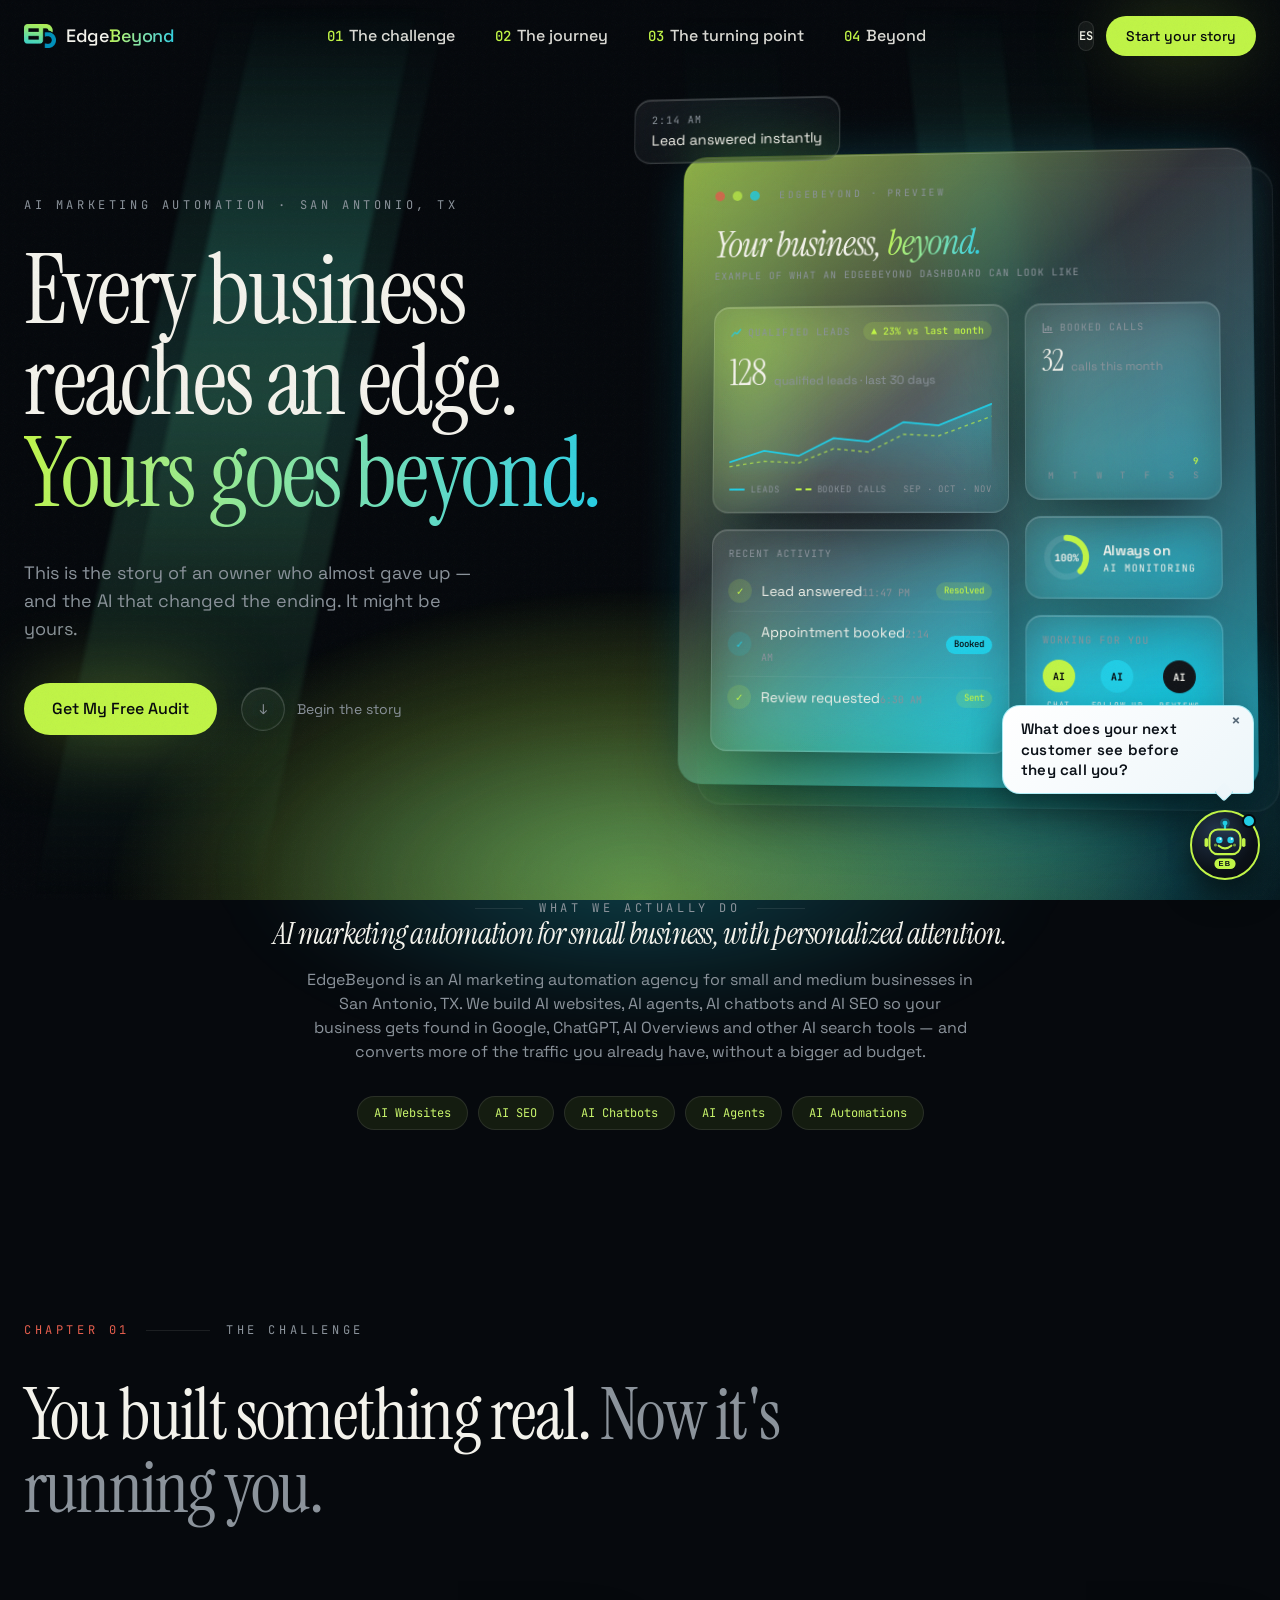
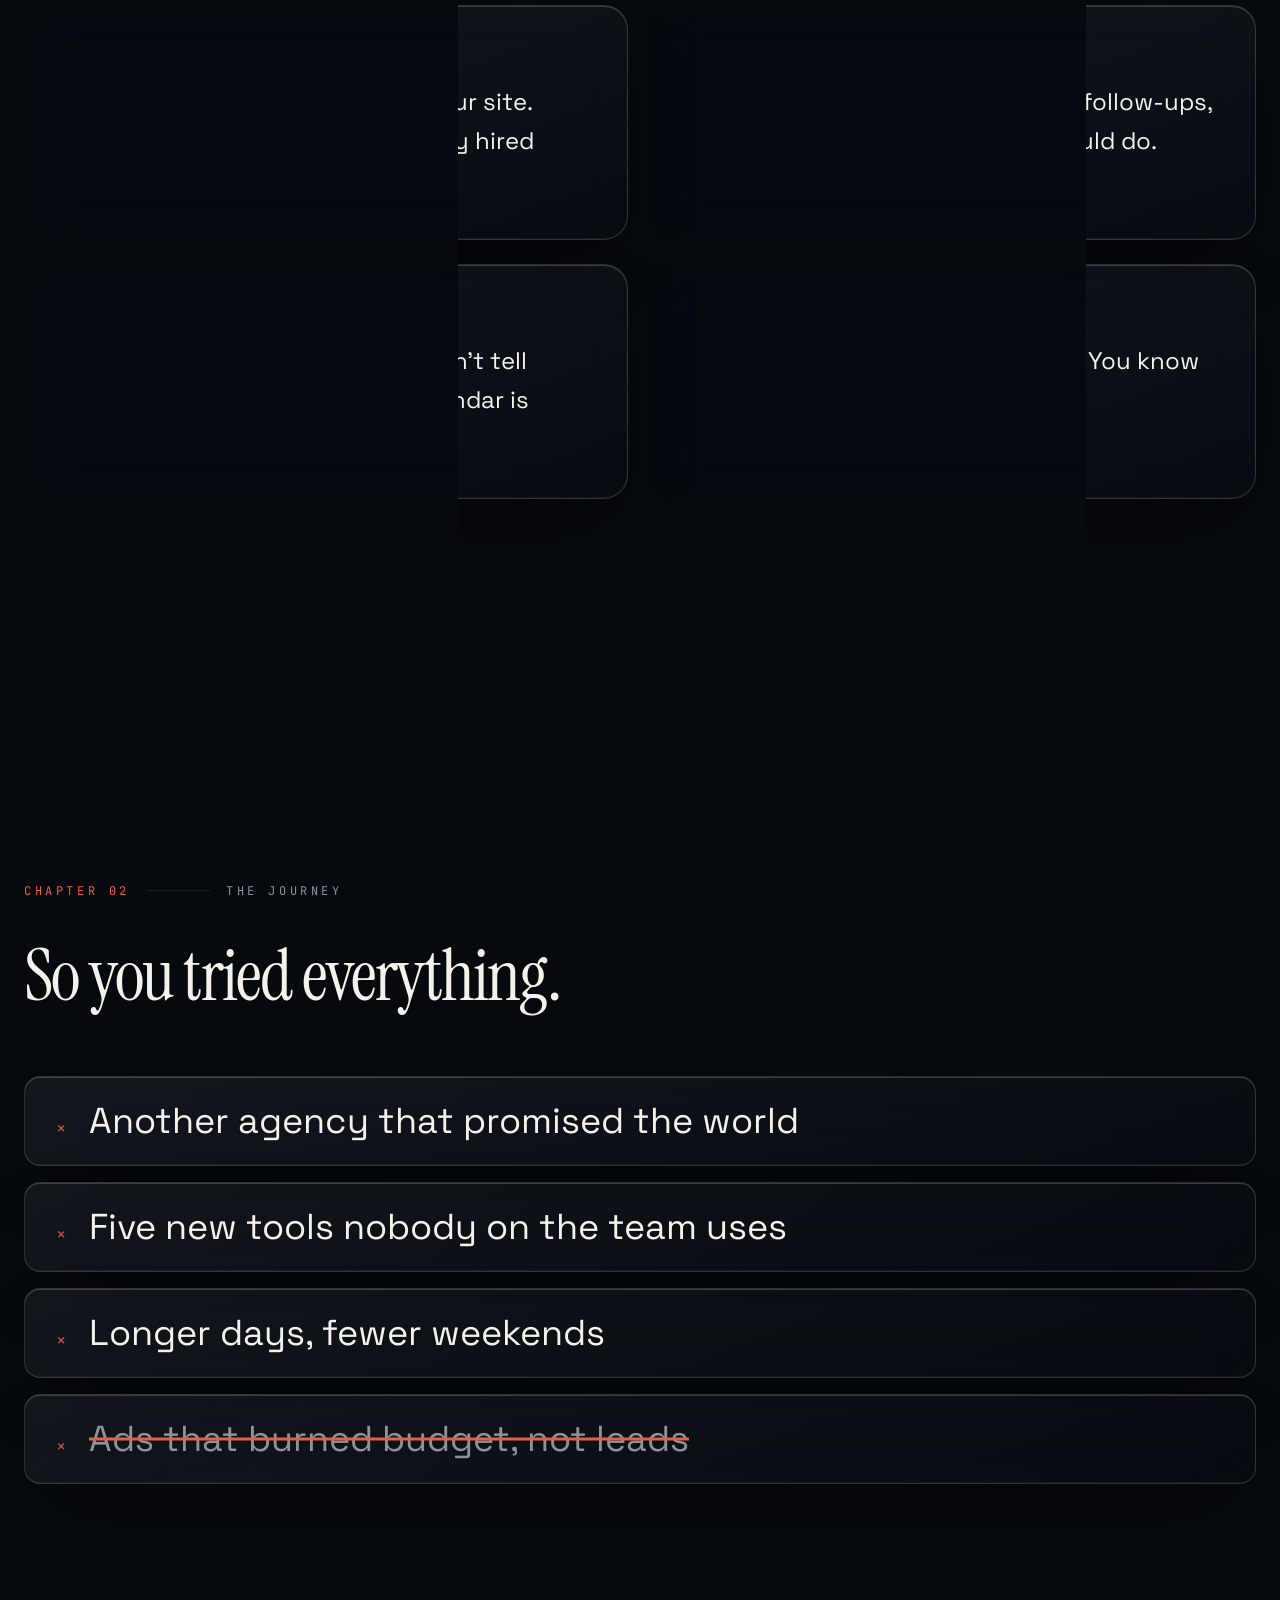
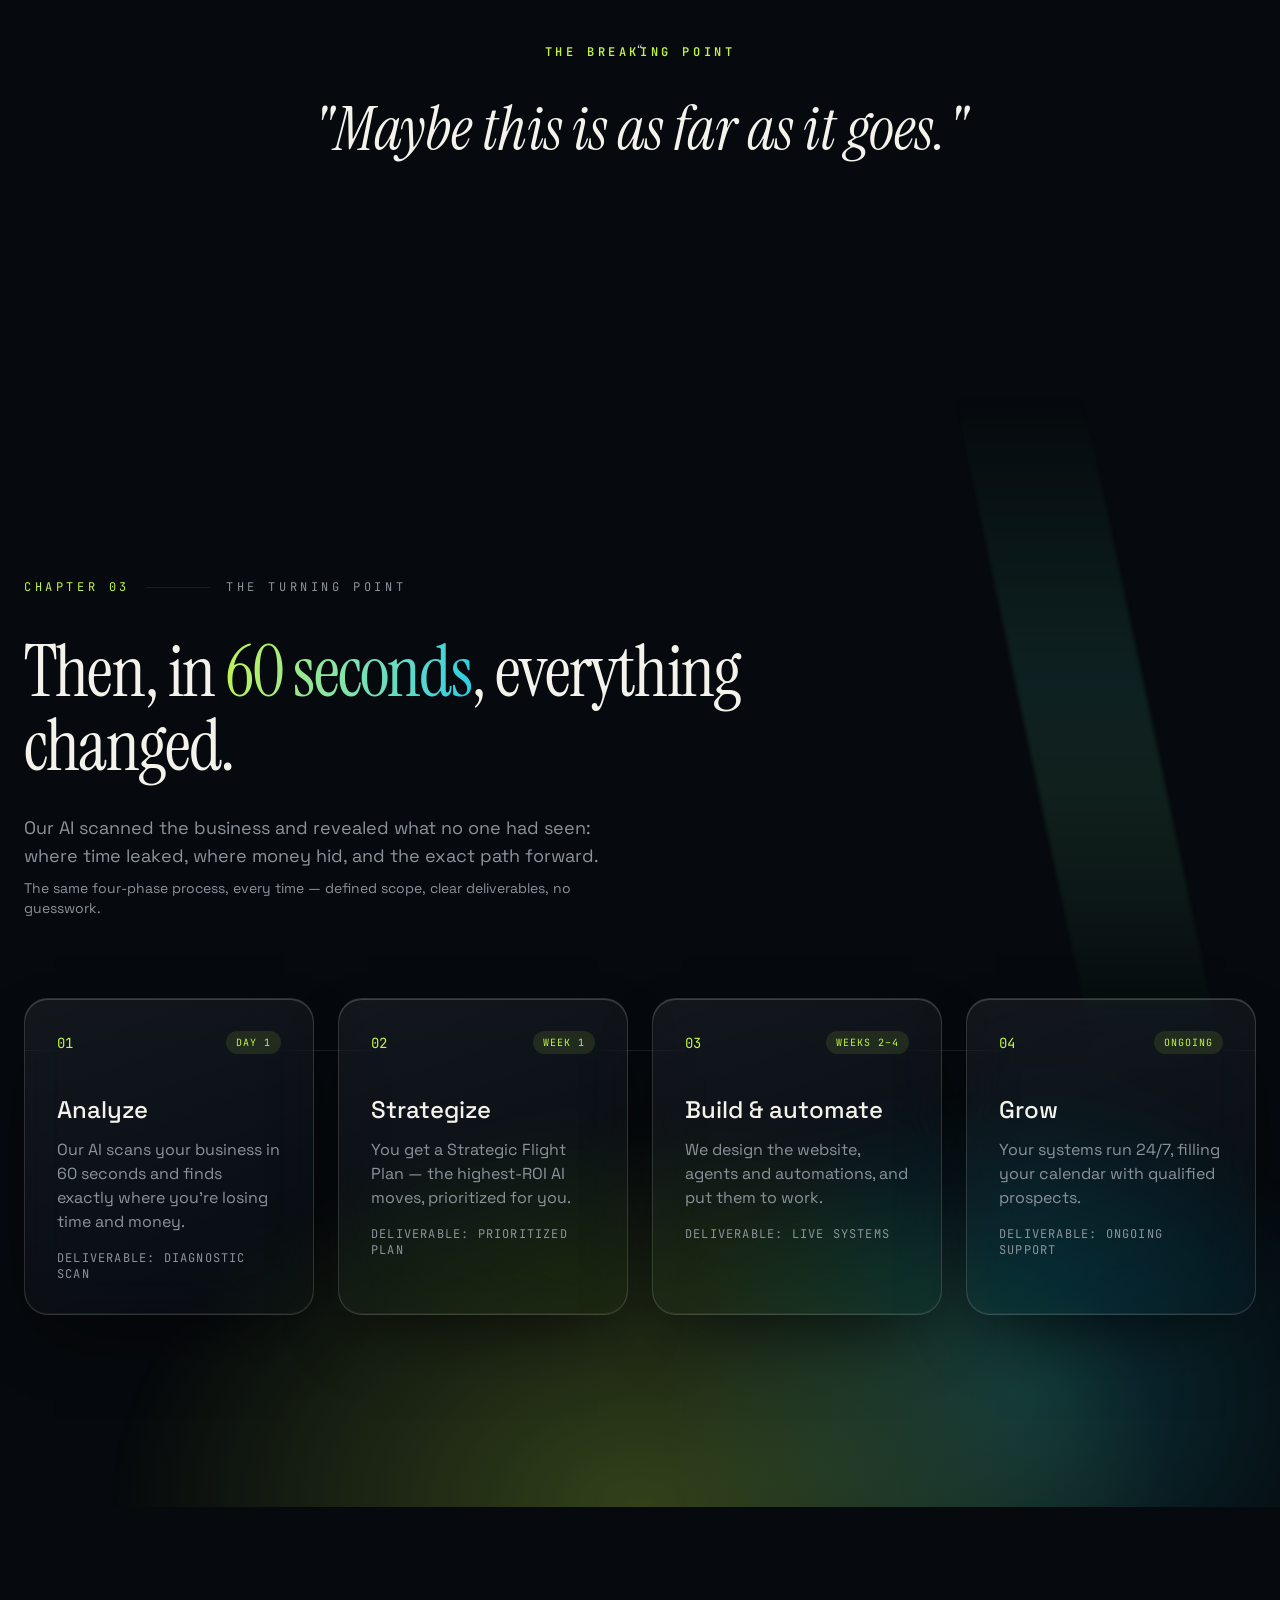
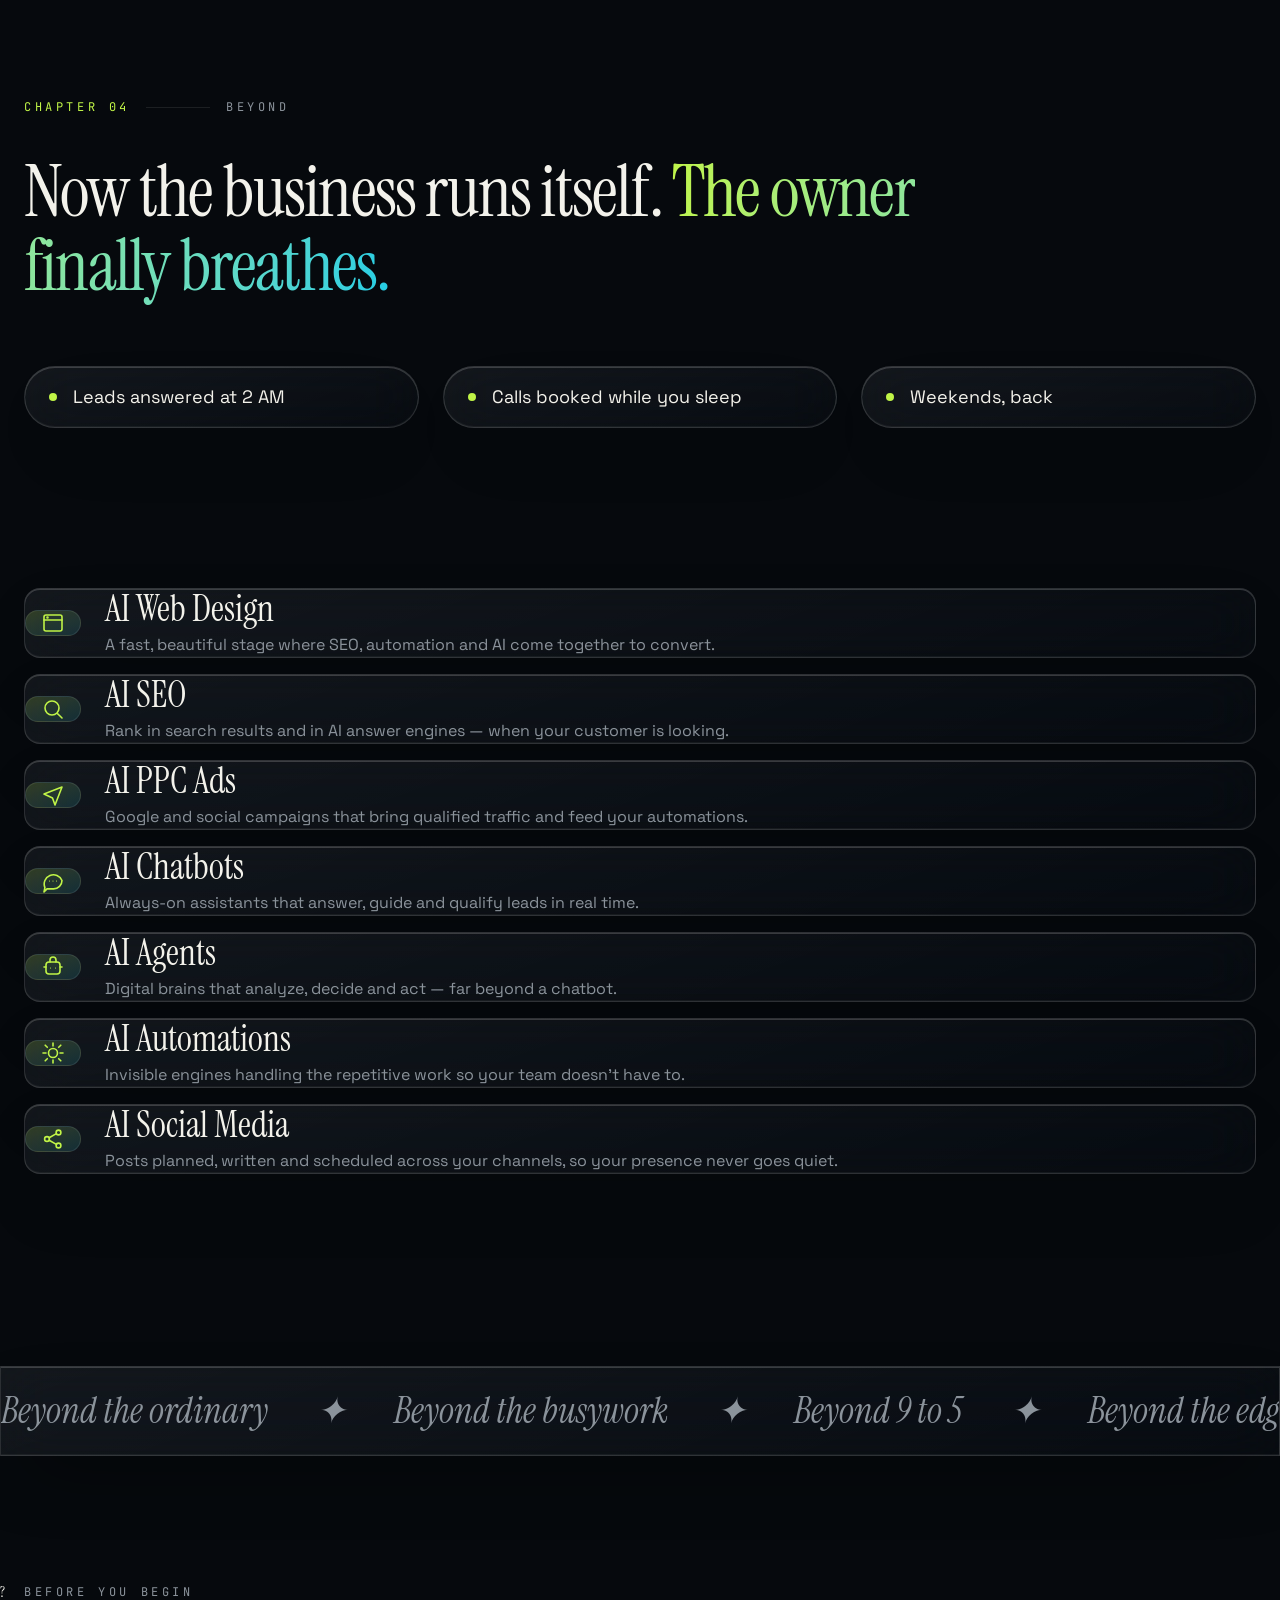
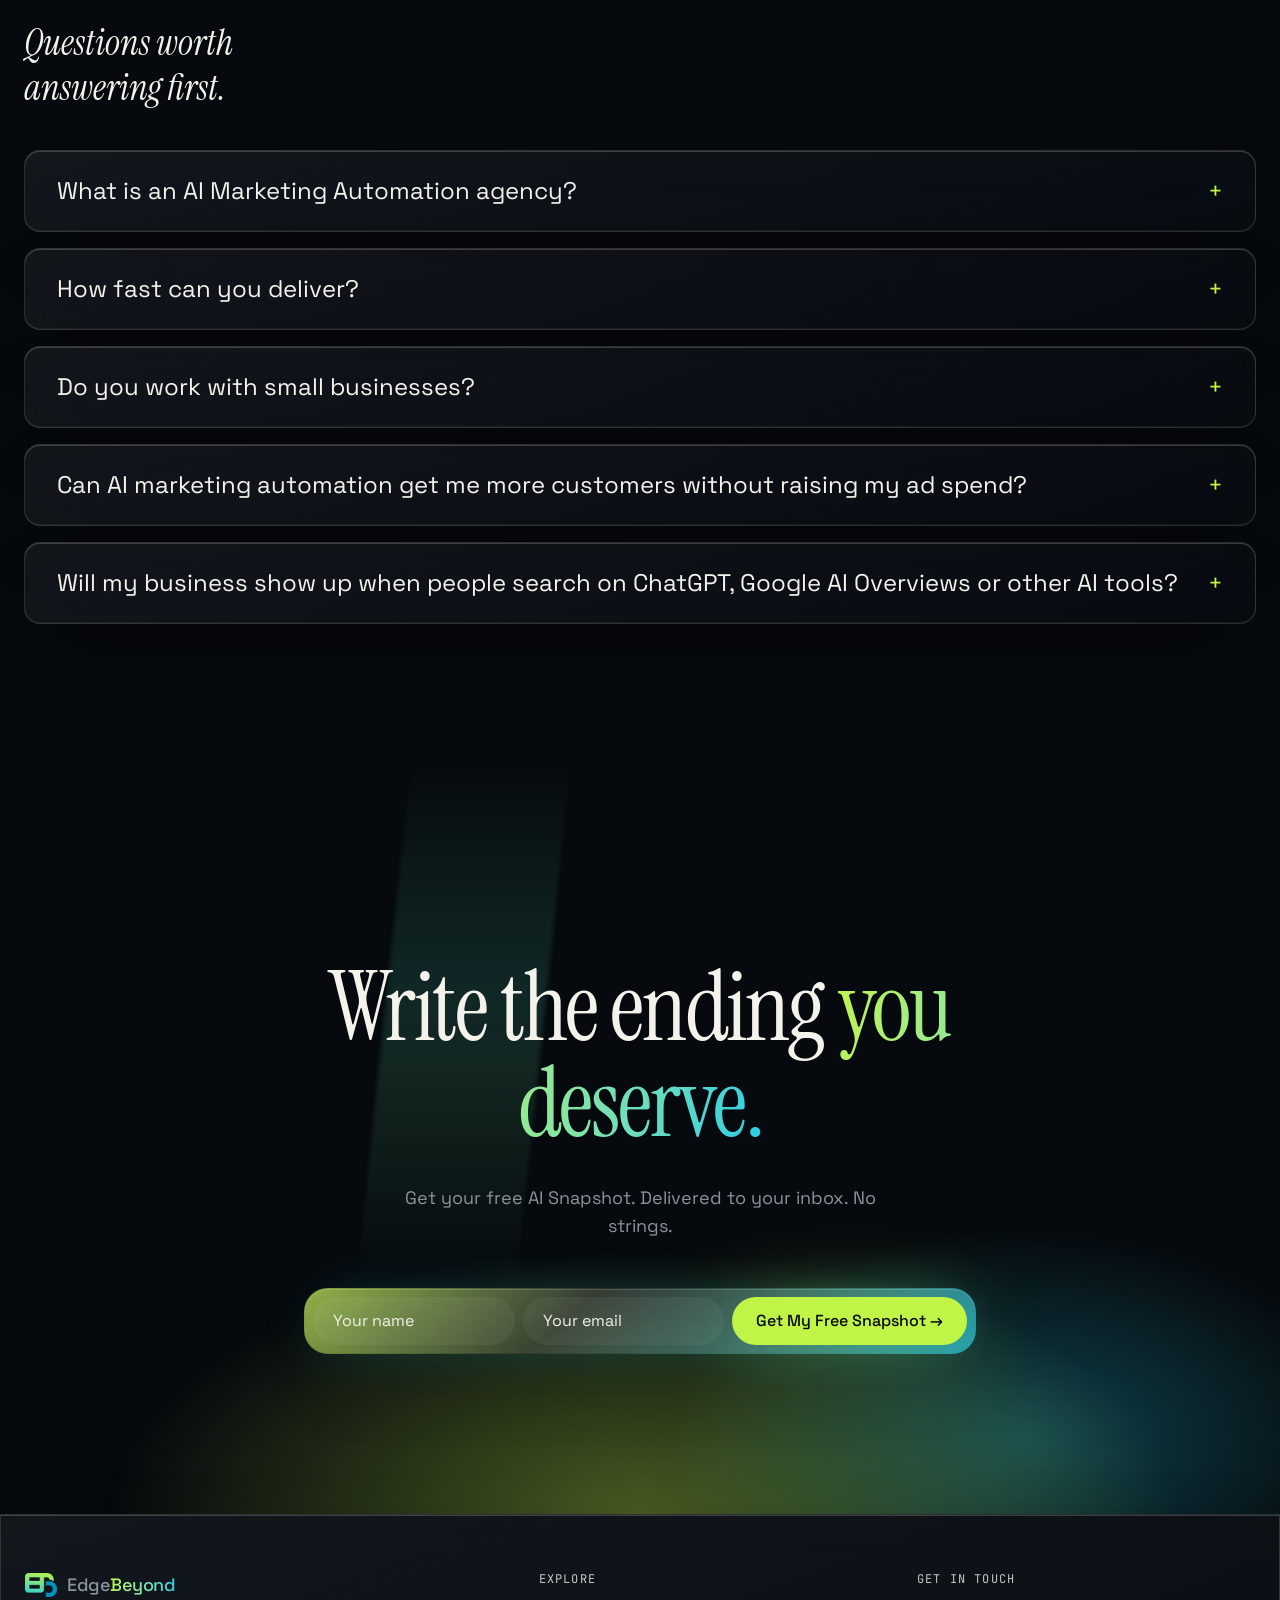
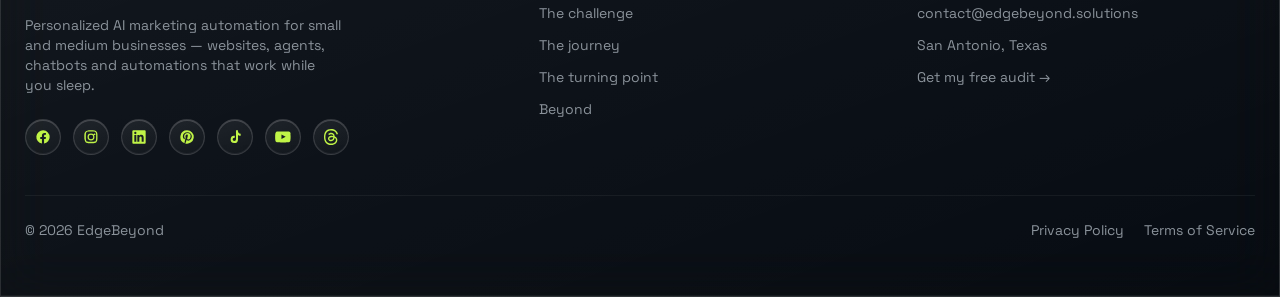
==== commit 6de47b4f: "A4 remainder: Threads in footer + schema sameAs (EN/ES home), og:locale es_US on ES snapshot" ====
--- a/index.html
+++ b/index.html
@@ -63,7 +63,9 @@
     "https://www.linkedin.com/company/edgebeyondsolutions/",
     "https://www.pinterest.com/EdgeBeyondS/",
     "https://www.tiktok.com/@edgebeyond.solutions",
-    "https://www.youtube.com/@EdgeBeyondSolutions"
+    "https://www.youtube.com/@EdgeBeyondSolutions",
+
+    "https://www.threads.com/@edgebeyondsolutions"
   ]
 }
 </script>
@@ -553,6 +555,9 @@
           <a href="https://www.youtube.com/@EdgeBeyondSolutions" target="_blank" rel="noopener noreferrer" aria-label="YouTube" class="glass flex h-9 w-9 items-center justify-center rounded-full text-primary transition-colors hover:text-accent">
             <svg width="16" height="16" viewBox="0 0 24 24" fill="currentColor" aria-hidden="true"><path d="M23.5 7.2s-.2-1.6-.9-2.3c-.9-.9-1.9-.9-2.3-1C17.3 3.6 12 3.6 12 3.6h0s-5.3 0-8.3.3c-.4 0-1.4.1-2.3 1-.7.7-.9 2.3-.9 2.3S.2 9.1.2 11v1.9c0 1.9.3 3.8.3 3.8s.2 1.6.9 2.3c.9.9 2 .9 2.5 1 1.8.2 7.7.3 7.7.3s5.3 0 8.3-.3c.4-.1 1.4-.1 2.3-1 .7-.7.9-2.3.9-2.3s.3-1.9.3-3.8V11c0-1.9-.3-3.8-.3-3.8zM9.7 14.9V8.4l6.3 3.3-6.3 3.2z"></path></svg>
           </a>
+          <a href="https://www.threads.com/@edgebeyondsolutions" target="_blank" rel="noopener noreferrer" aria-label="Threads" class="glass flex h-9 w-9 items-center justify-center rounded-full text-primary transition-colors hover:text-accent">
+            <svg width="16" height="16" viewBox="0 0 24 24" fill="currentColor" aria-hidden="true"><path d="M12.186 24h-.007c-3.581-.024-6.334-1.205-8.184-3.509C2.35 18.44 1.5 15.586 1.472 12.01v-.017c.03-3.579.879-6.43 2.525-8.482C5.845 1.205 8.6.024 12.18 0h.014c2.746.02 5.043.725 6.826 2.098 1.677 1.29 2.858 3.13 3.509 5.467l-2.04.569c-1.104-3.96-3.898-5.984-8.304-6.015-2.91.022-5.11.936-6.54 2.717C4.307 6.504 3.616 8.914 3.589 12c.027 3.086.718 5.496 2.057 7.164 1.43 1.783 3.631 2.698 6.54 2.717 2.623-.02 4.358-.631 5.8-2.045 1.647-1.613 1.618-3.593 1.09-4.798-.31-.71-.873-1.3-1.634-1.75-.192 1.352-.622 2.446-1.284 3.272-.886 1.102-2.14 1.704-3.73 1.79-1.202.065-2.361-.218-3.259-.801-1.063-.689-1.685-1.74-1.752-2.964-.065-1.19.408-2.285 1.33-3.082.88-.76 2.119-1.207 3.583-1.291a13.853 13.853 0 0 1 3.02.142c-.126-.742-.375-1.332-.75-1.757-.513-.586-1.308-.883-2.359-.89h-.029c-.844 0-1.992.232-2.721 1.32L7.734 7.847c.98-1.454 2.568-2.256 4.478-2.256h.044c3.194.02 5.097 1.975 5.287 5.388.108.046.216.094.321.142 1.49.7 2.58 1.761 3.154 3.07.797 1.82.871 4.79-1.548 7.158-1.85 1.81-4.094 2.628-7.277 2.65Zm1.003-11.69c-.242 0-.487.007-.739.021-1.836.103-2.98.946-2.916 2.143.067 1.256 1.452 1.839 2.784 1.767 1.224-.065 2.818-.543 3.086-3.71a10.5 10.5 0 0 0-2.215-.221z"></path></svg>
+          </a>
         </div>
       </div>
       <div>
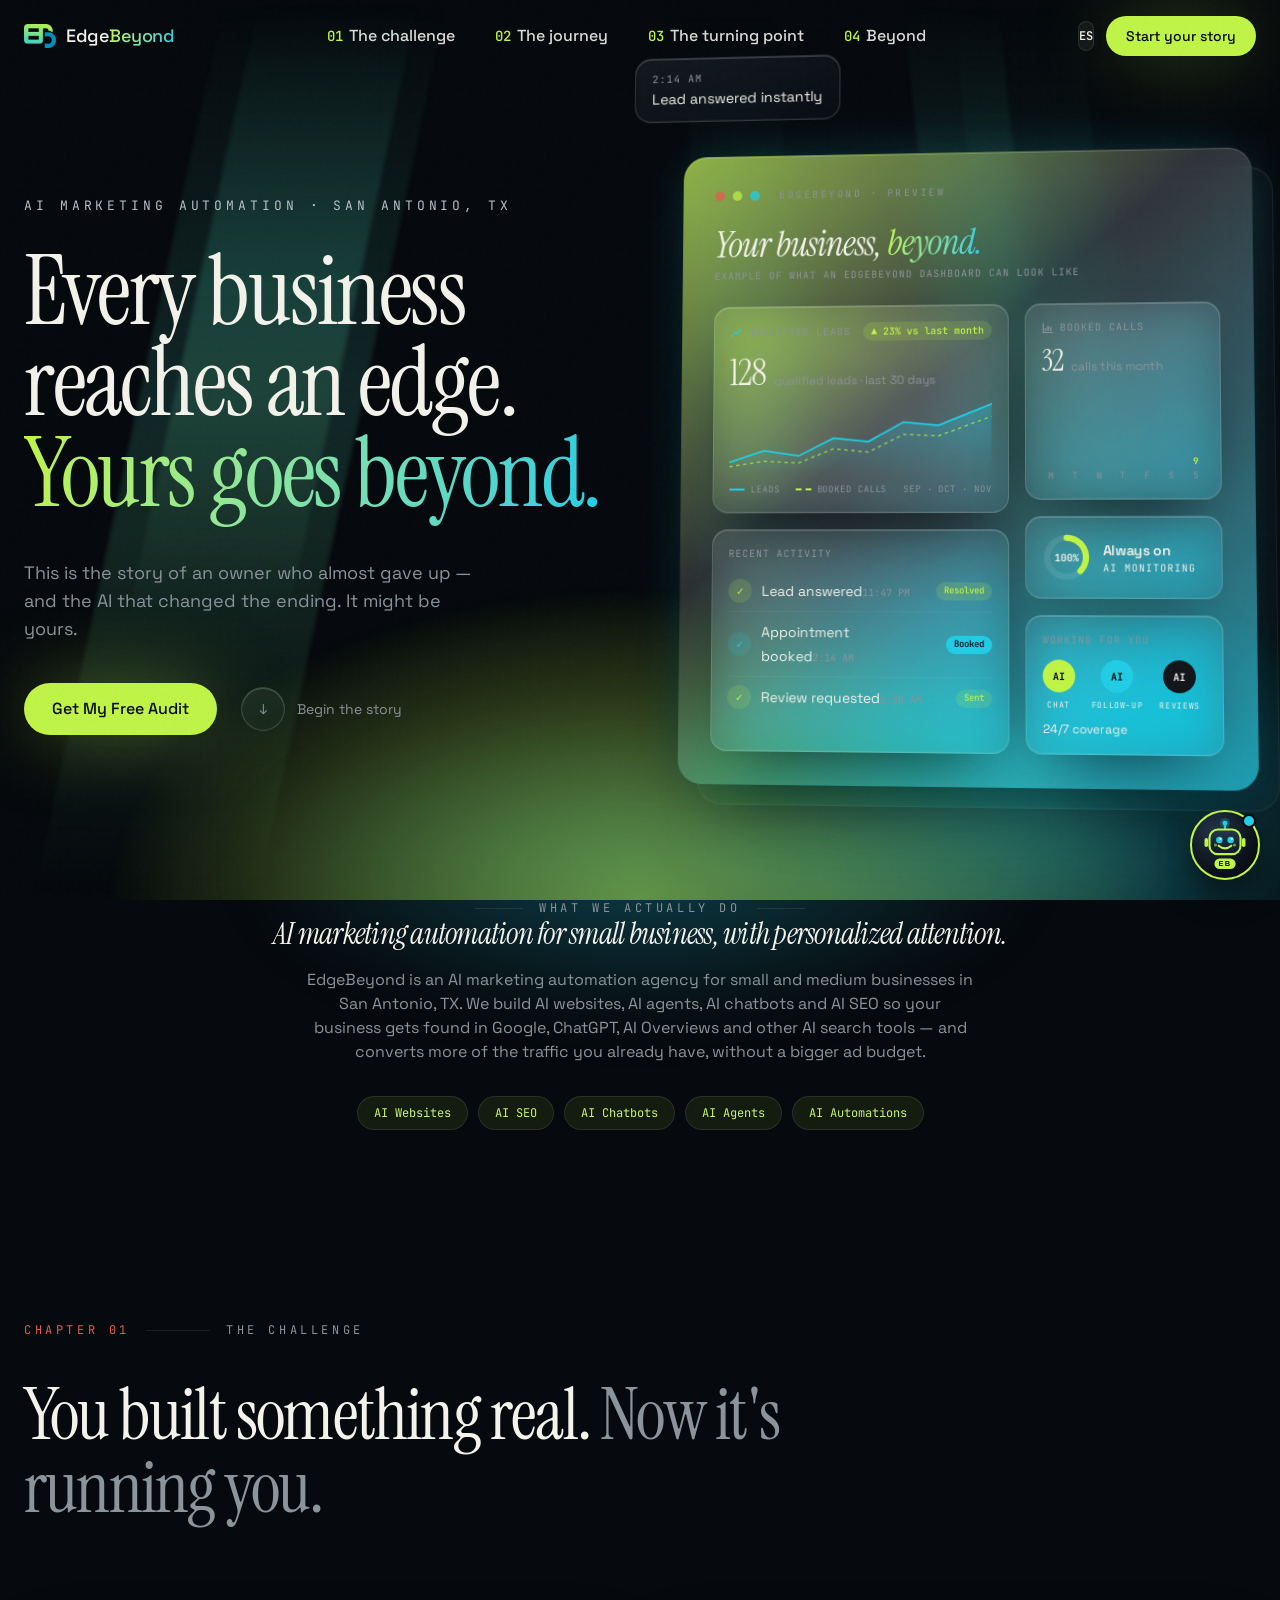
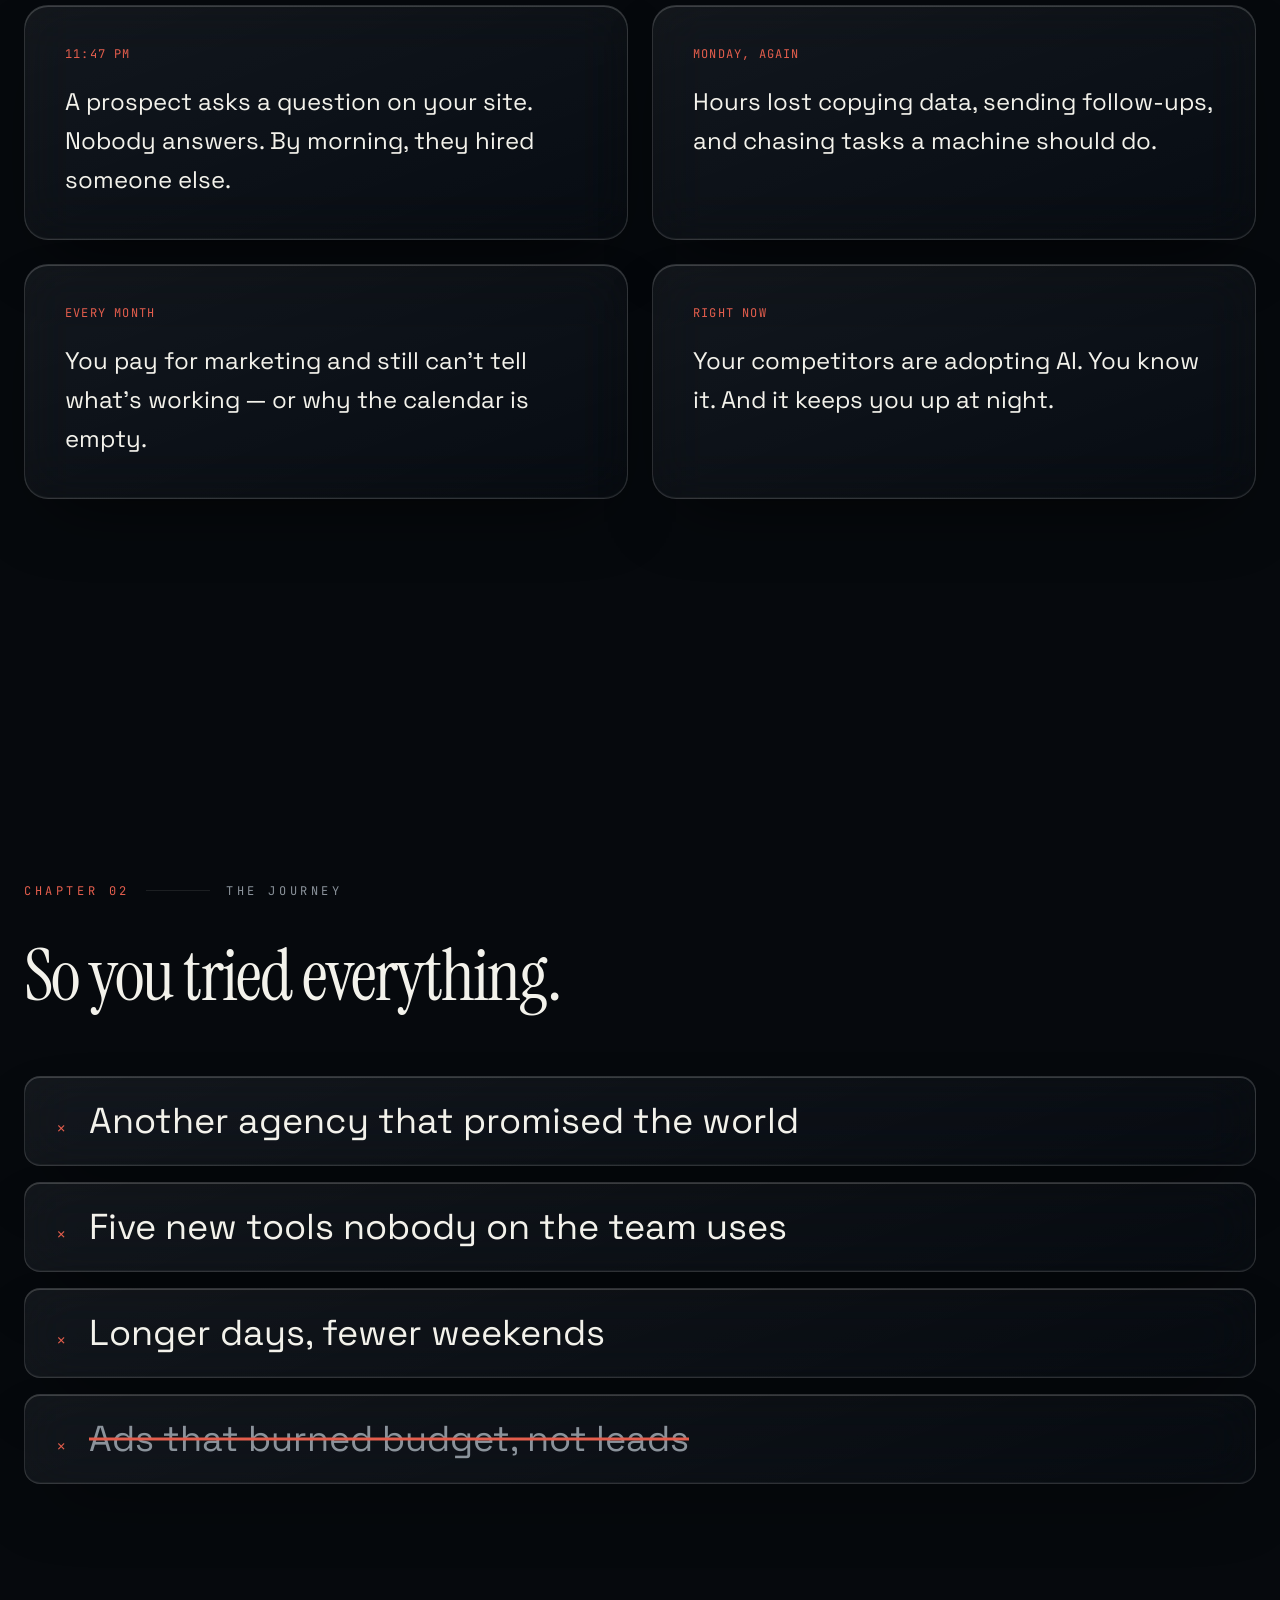
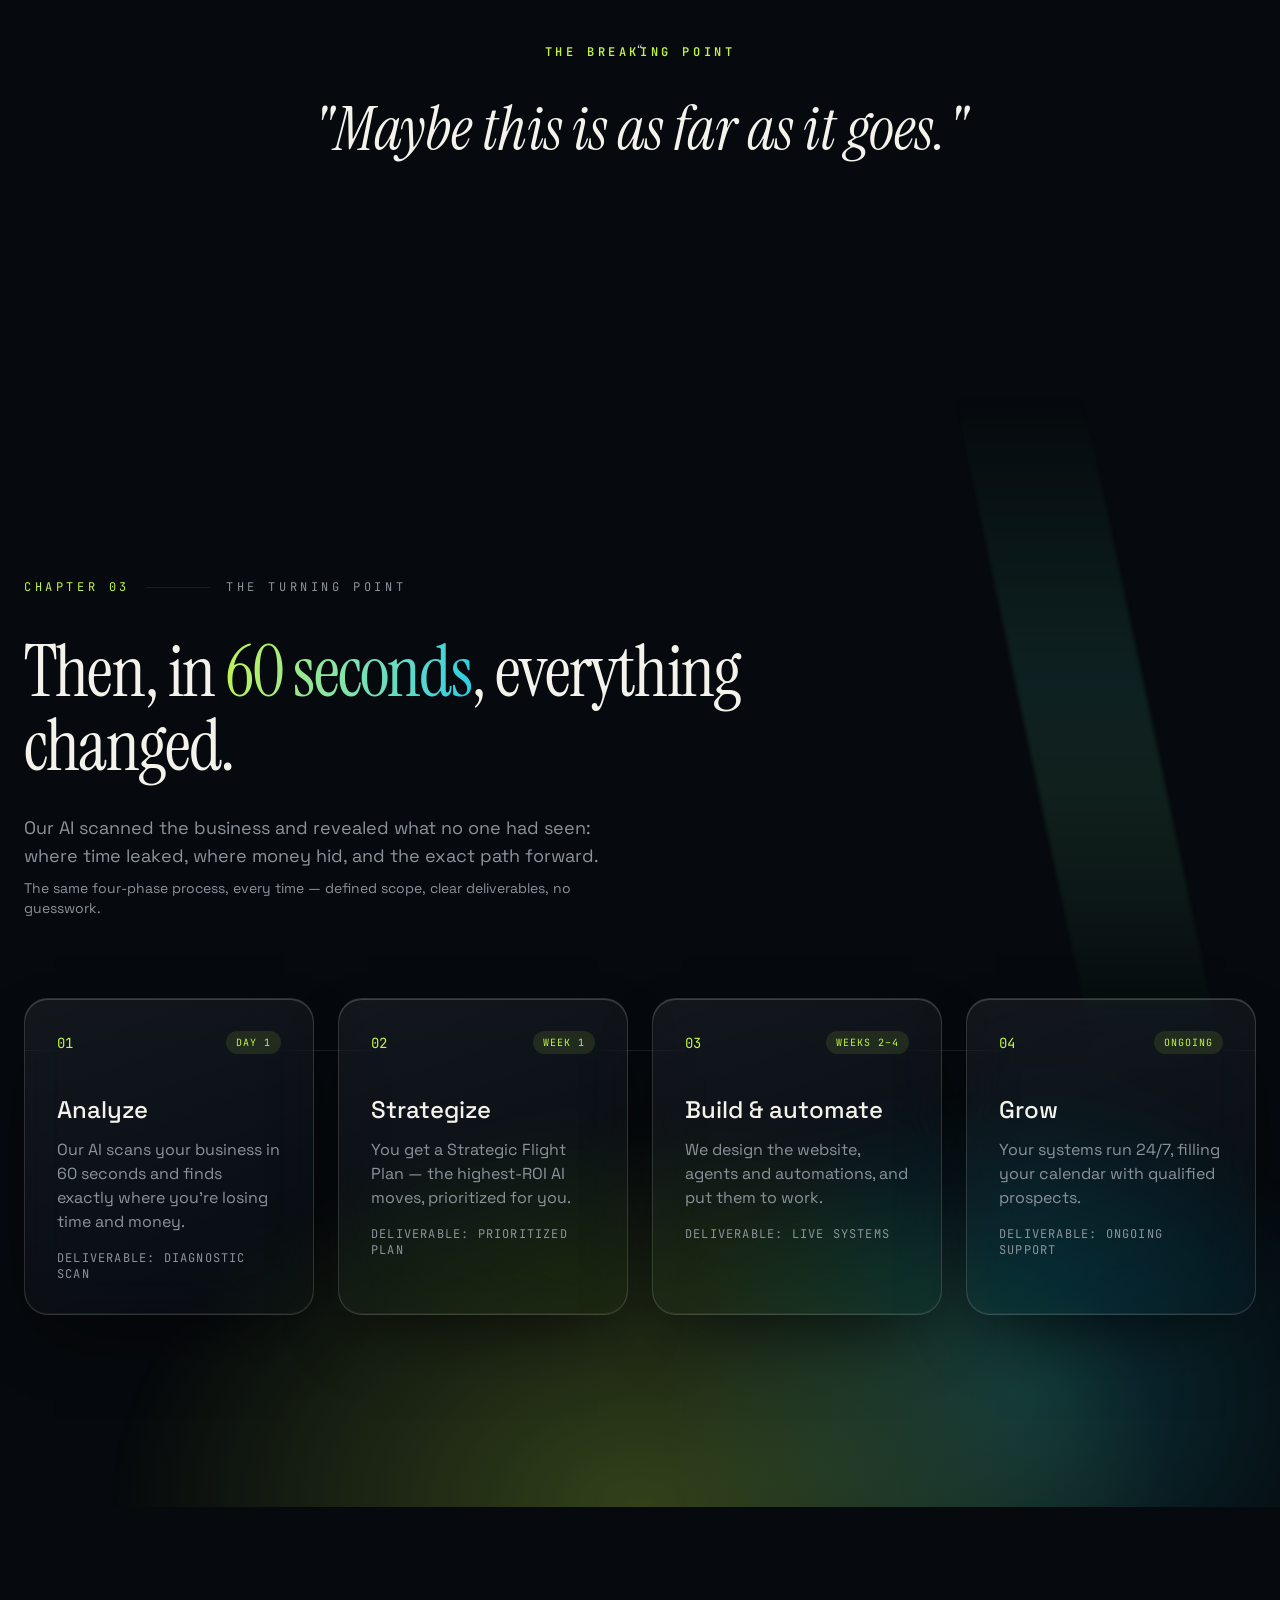
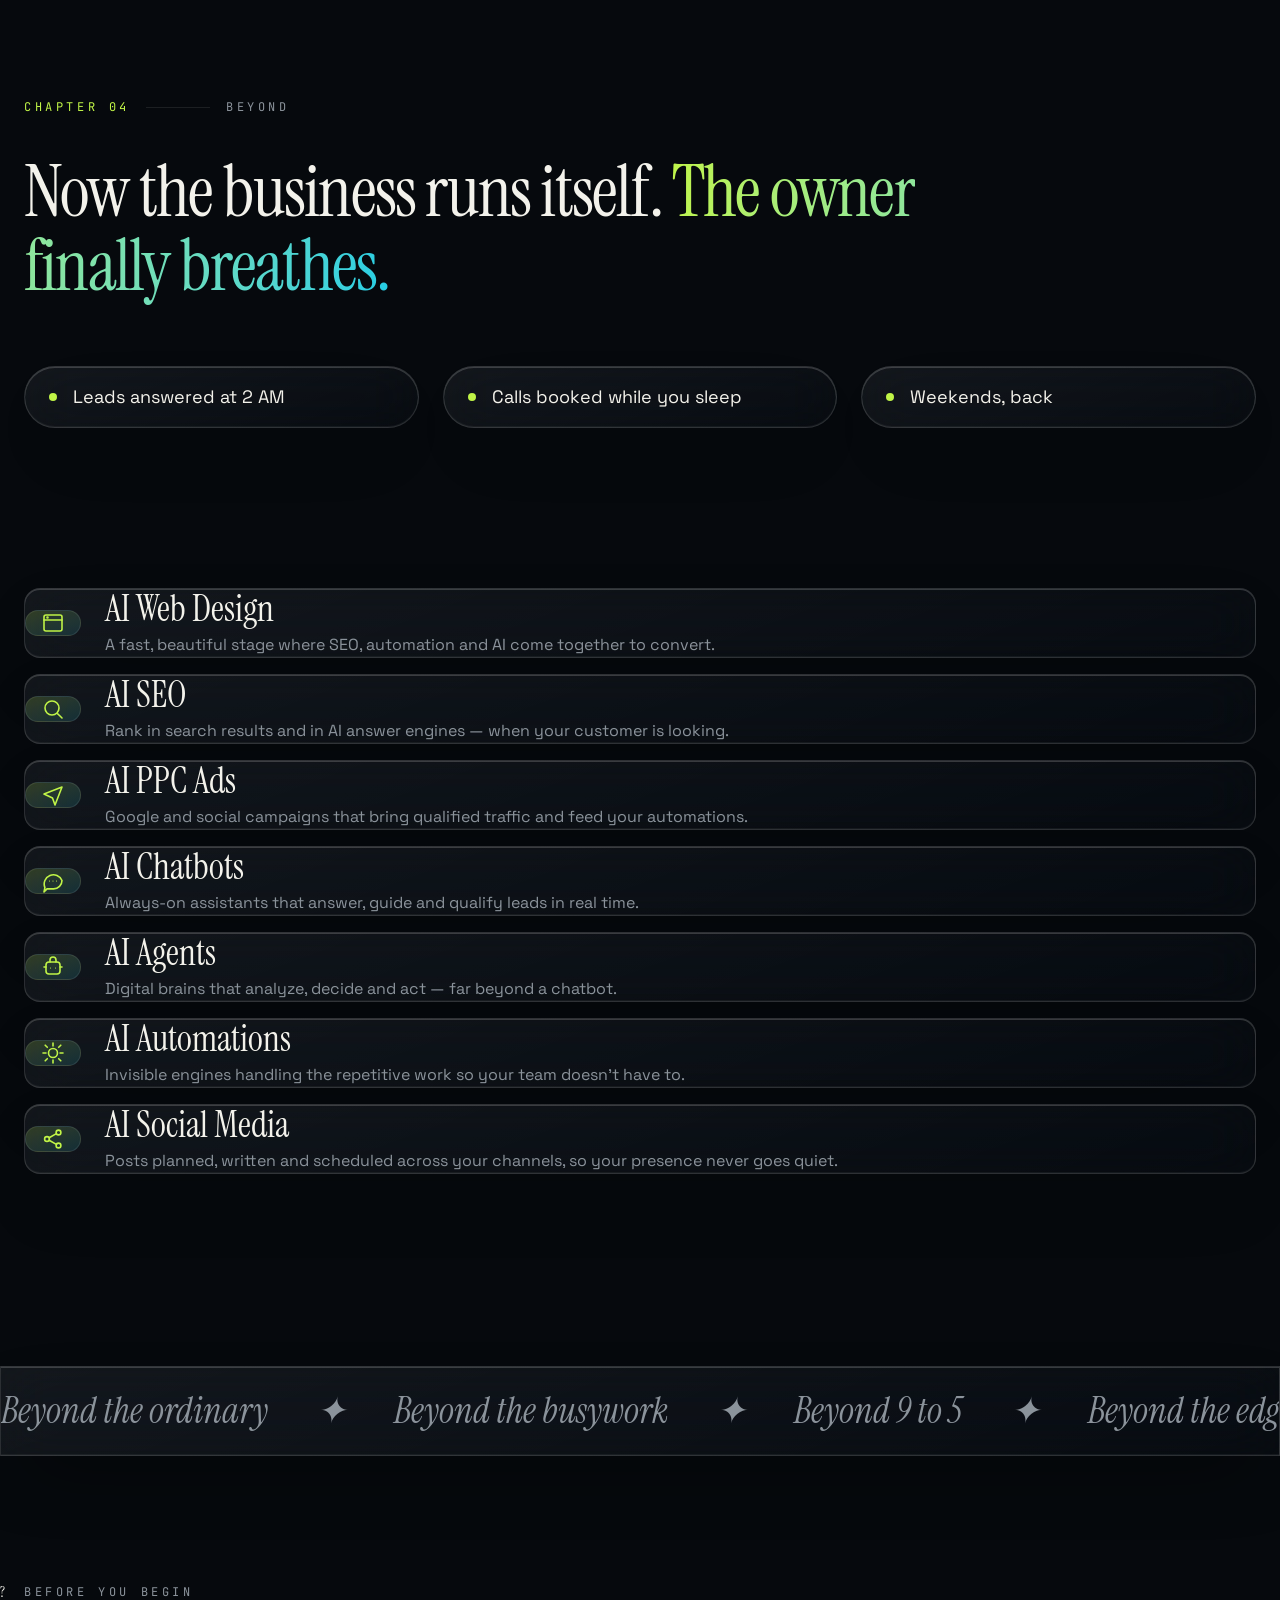
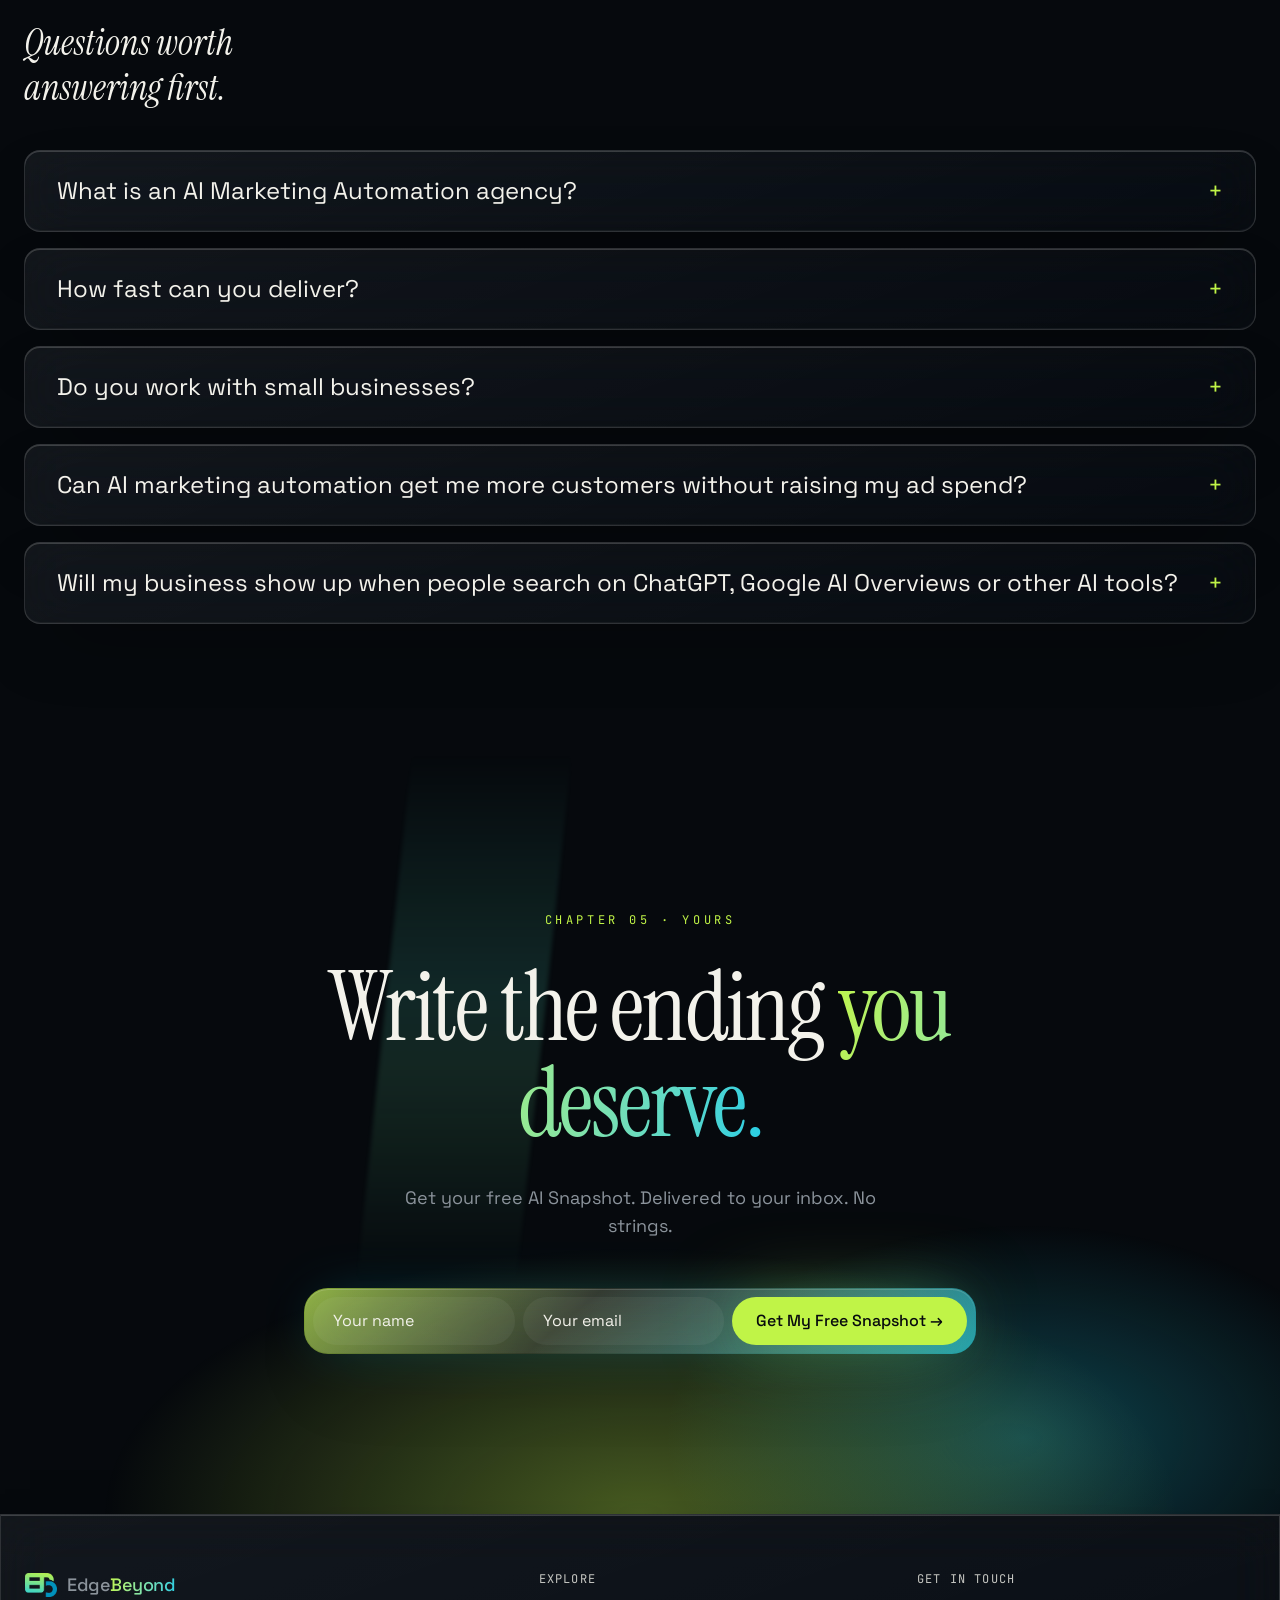
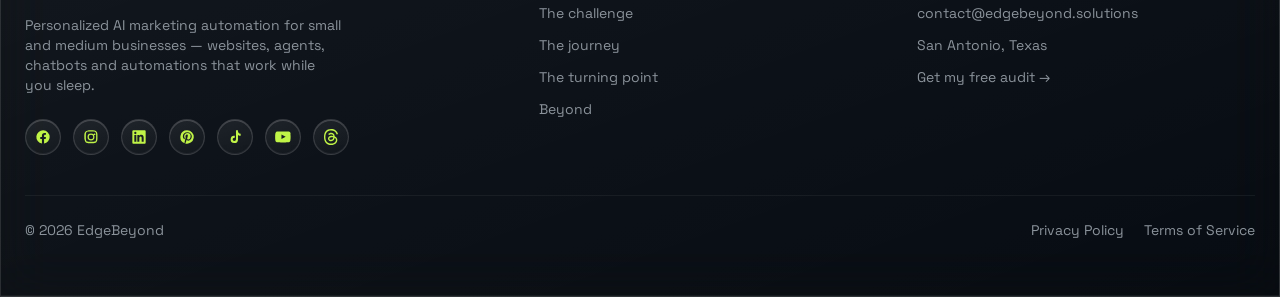
==== commit 70bd7e56: "Mobile QA fixes: invite bubble auto-dismiss + scroll dismiss, chat panel stacking (min-height:0), da" ====
--- a/index.html
+++ b/index.html
@@ -155,6 +155,12 @@
   ]
 }
 </script>
+<style id="eb-mobile-fixes">
+  /* Mobile QA fixes - 2026-11-26: brighter hero eyebrow; dashboard times/pills never wrap */
+  #heroEyebrow { font-size: 13px; color: oklch(0.80 0.015 250); }
+  #holoPanel ul li > span:last-child { white-space: nowrap; }
+  #holoPanel ul li > span:nth-child(2) > span:last-child { white-space: nowrap; }
+</style>
 </head>
 <body class="grain overflow-x-clip" id="top">
 <!-- Google Tag Manager (noscript) -->
@@ -211,7 +217,7 @@
 
   <div class="relative mx-auto grid w-full max-w-7xl items-center gap-16 px-6 pb-24 pt-32 lg:grid-cols-2">
     <div>
-      <p class="reveal font-mono text-xs uppercase tracking-[0.3em] text-muted-foreground">AI Marketing Automation · San Antonio, TX</p>
+      <p id="heroEyebrow" class="reveal font-mono text-xs uppercase tracking-[0.3em] text-muted-foreground">AI Marketing Automation · San Antonio, TX</p>
       <h1 class="reveal mt-8 font-display text-6xl leading-[0.95] tracking-tight md:text-8xl">
         Every business<br>reaches an edge.<br>
         <em class="text-edge not-italic">Yours goes beyond.</em>
@@ -296,7 +302,7 @@
               </div>
             </div>
           </div>
-          <div class="glass layer-3 animate-float absolute -left-6 -top-8 hidden rounded-2xl px-4 py-3 md:block">
+          <div class="glass layer-3 animate-float absolute -left-6 -top-8 hidden rounded-2xl px-4 py-3 md:block" style="top:-4.5rem">
             <p class="font-mono text-[10px] uppercase tracking-widest text-muted-foreground">2:14 AM</p>
             <p class="mt-0.5 text-sm">Lead answered instantly</p>
           </div>
@@ -888,6 +894,7 @@
     border: 1px solid rgba(192,244,71,.35); box-shadow: 0 24px 60px rgba(0,0,0,.55); overflow: hidden;
   }
   #eb-panel.eb-open { display: flex; }
+  #eb-chips, #eb-audit, #eb-call, #eb-lead-toggle, #eb-lead, #eb-form { flex-shrink: 0; }
   #eb-head {
     display: flex; align-items: center; gap: 10px; padding: 12px 14px;
     background: var(--eb-black); border-bottom: 1px solid rgba(255,255,255,.08);
@@ -905,7 +912,7 @@
   #eb-close {
     border: 0; background: none; color: #B9C6D2; font-size: 20px; line-height: 1; cursor: pointer; padding: 2px 4px;
   }
-  #eb-msgs { flex: 1; overflow-y: auto; padding: 14px; display: flex; flex-direction: column; gap: 10px; }
+  #eb-msgs { flex: 1 1 auto; min-height: 0; overflow-y: auto; padding: 14px; display: flex; flex-direction: column; gap: 10px; }
   .eb-msg { max-width: 85%; padding: 12px 16px; border-radius: 16px; font-size: 14px; line-height: 1.55; white-space: pre-wrap; word-wrap: break-word; }
   .eb-msg a { color: var(--eb-blue); }
   .eb-bot { background: #1C2836; align-self: flex-start; border-bottom-left-radius: 4px; }
@@ -954,7 +961,7 @@
     padding: 0 16px; font-weight: 700; font-size: 14px; cursor: pointer; font-family: inherit;
   }
   #eb-send:disabled, #eb-input:disabled { opacity: .55; cursor: default; }
-  @media (max-width: 480px) { #eb-panel { height: 68vh; } }
+  @media (max-width: 480px) { #eb-panel { height: 68vh; } #eb-invite { bottom: 100px; } }
 </style>
 
 <div id="eb-chat">
@@ -1158,12 +1165,22 @@
     invite.className = "";
     try { sessionStorage.setItem("ebInviteClosed", "1"); } catch (e) {}
   });
+  var inviteGone = false;
+  function dismissInvite() { inviteGone = true; invite.className = ""; }
   if (!inviteClosed) {
-    setTimeout(function () { if (panel.className !== "eb-open") invite.className = "eb-show"; }, 1200);
+    setTimeout(function () {
+      if (!inviteGone && panel.className !== "eb-open") {
+        invite.className = "eb-show";
+        setTimeout(dismissInvite, 7000);
+      }
+    }, 1200);
+    window.addEventListener("scroll", dismissInvite, { passive: true });
   }
 
   $("eb-lead-toggle").addEventListener("click", function () {
-    leadForm.className = leadForm.className === "eb-show" ? "" : "eb-show";
+    var opening = leadForm.className !== "eb-show";
+    leadForm.className = opening ? "eb-show" : "";
+    if (opening) { msgs.scrollTop = 0; }
   });
   leadForm.addEventListener("submit", function (e) {
     e.preventDefault();
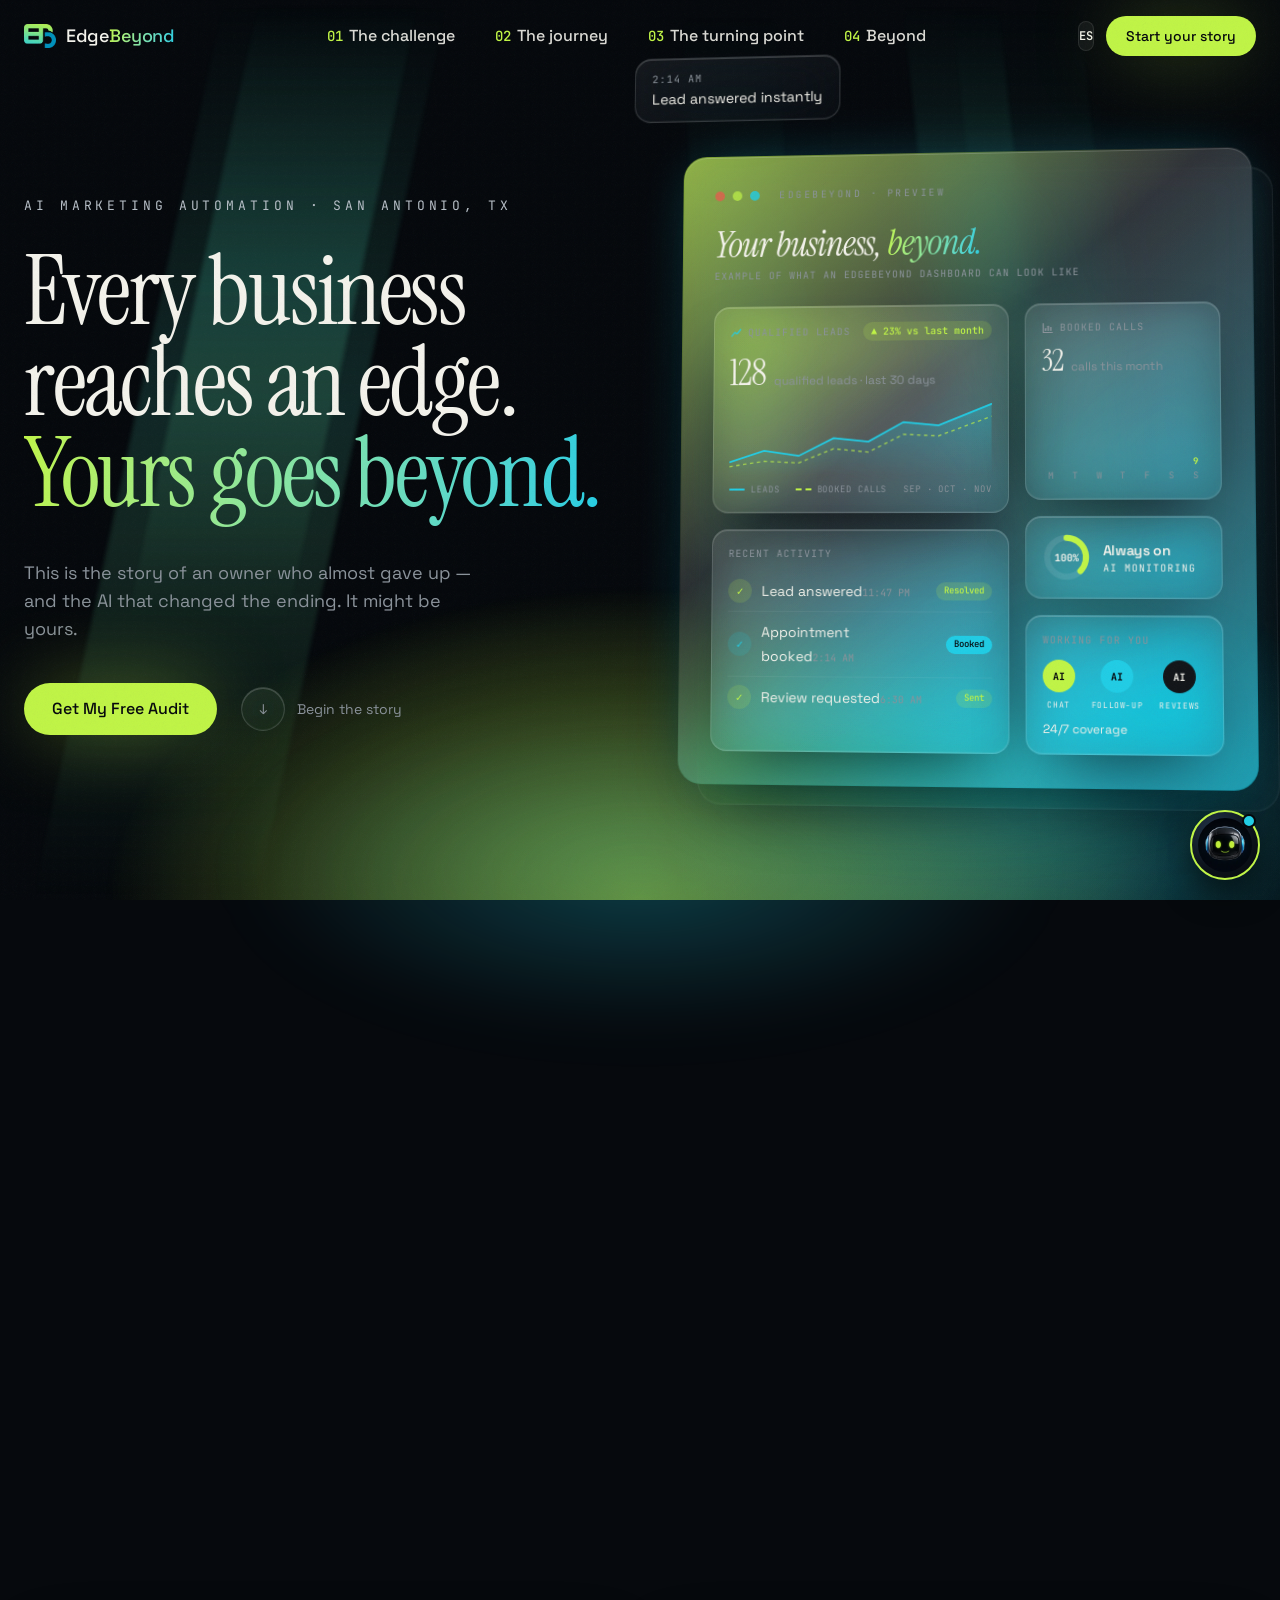
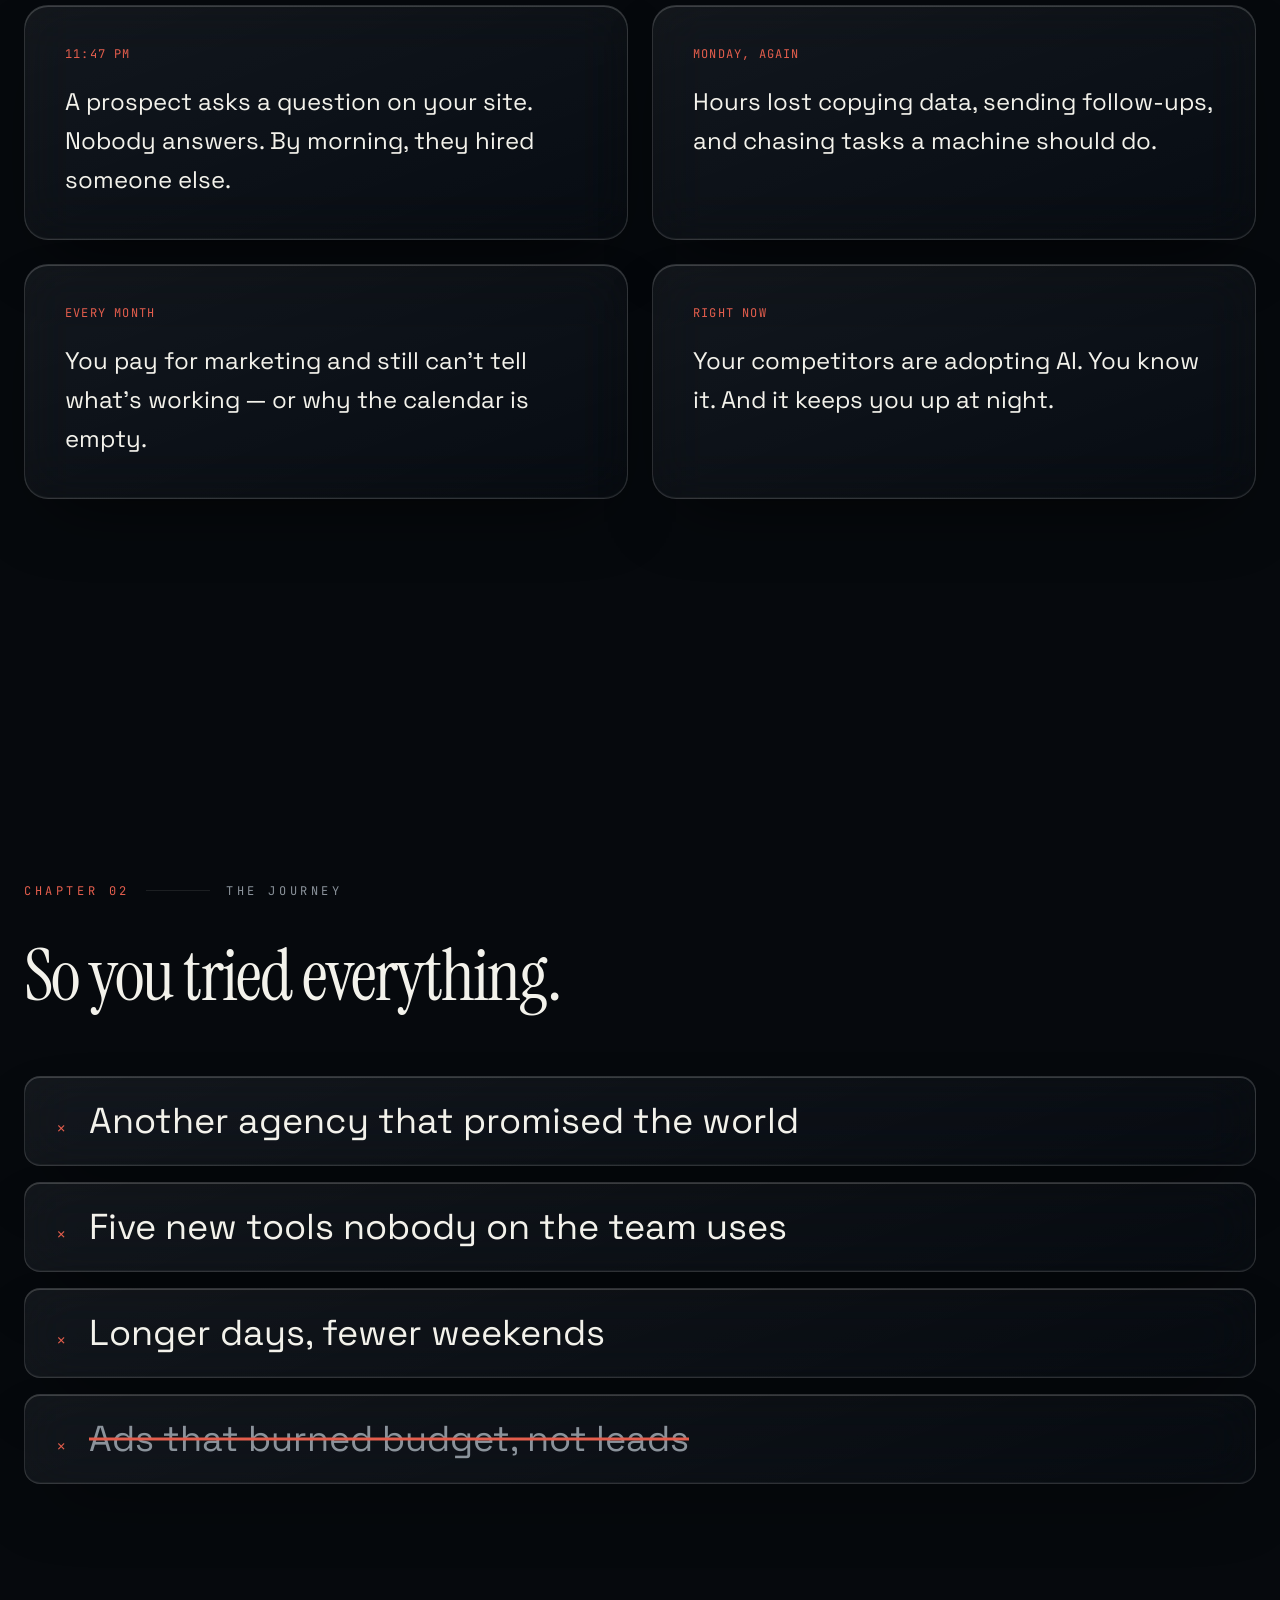
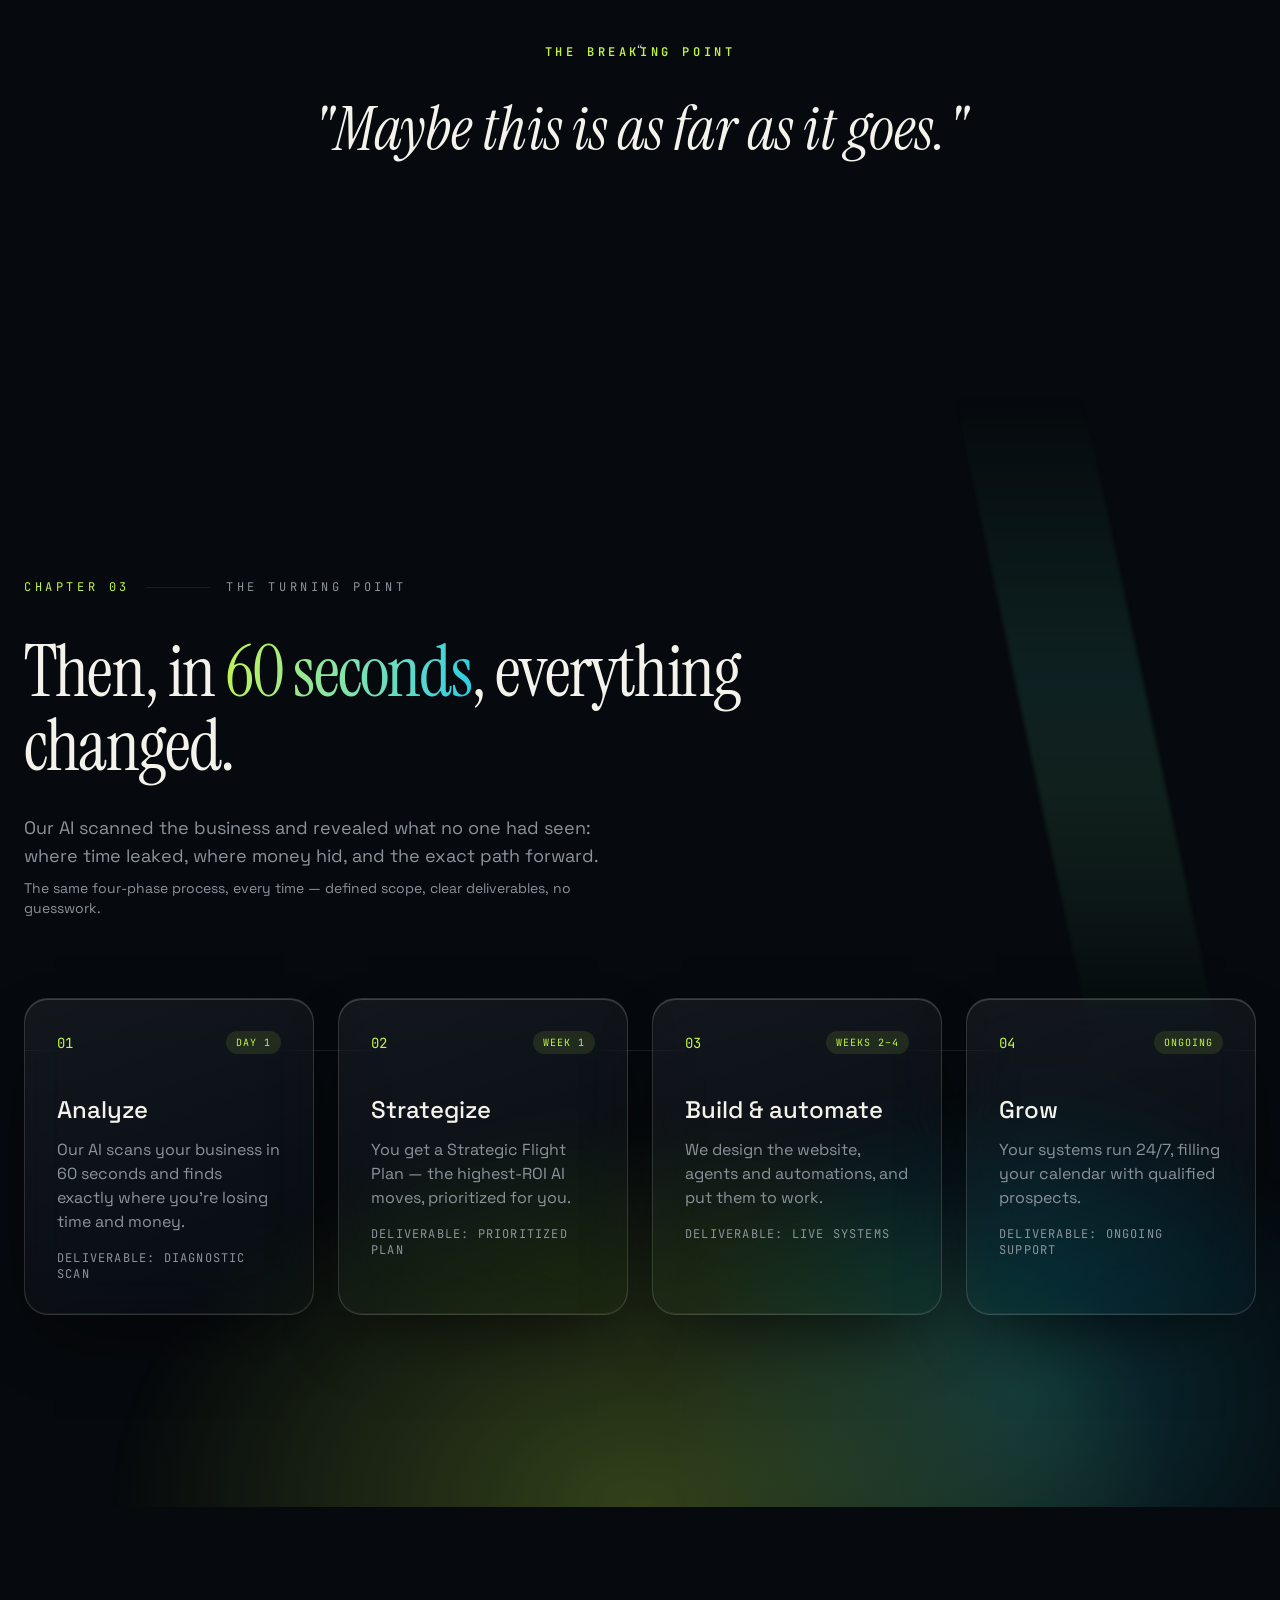
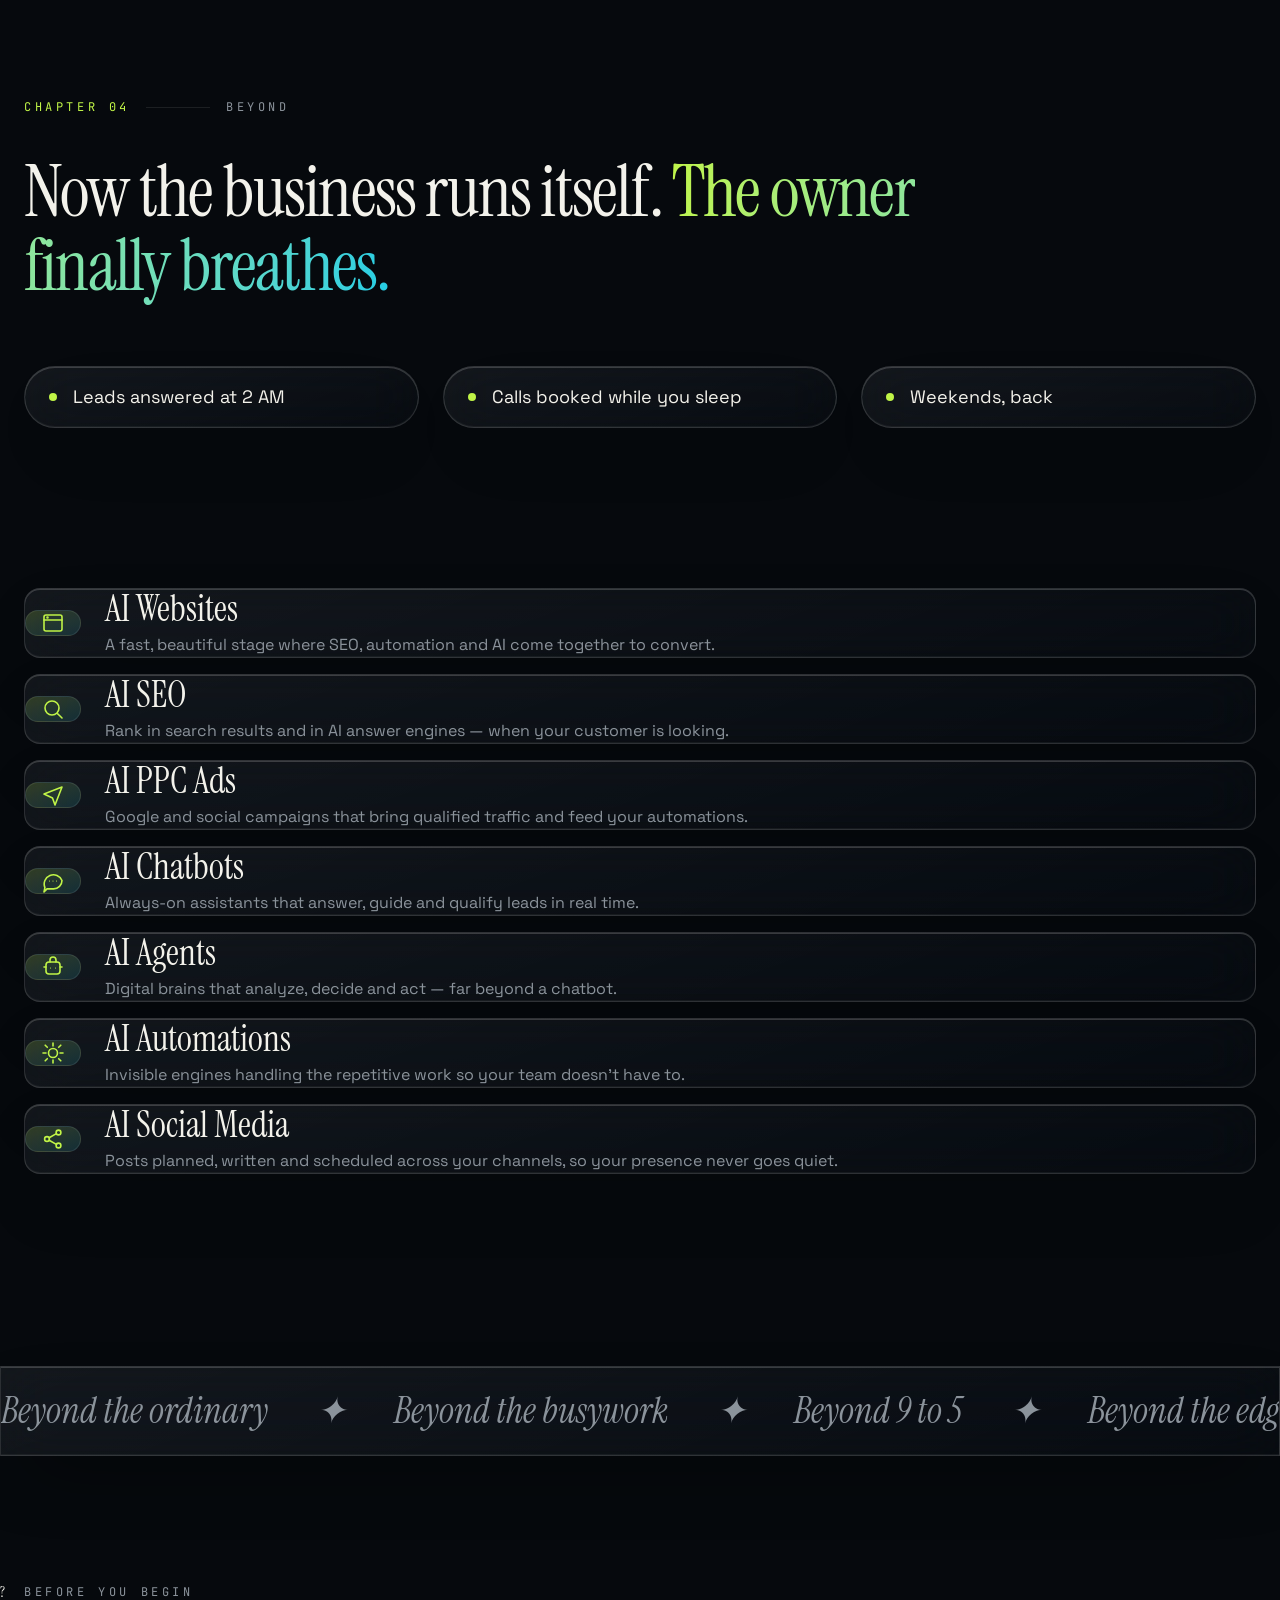
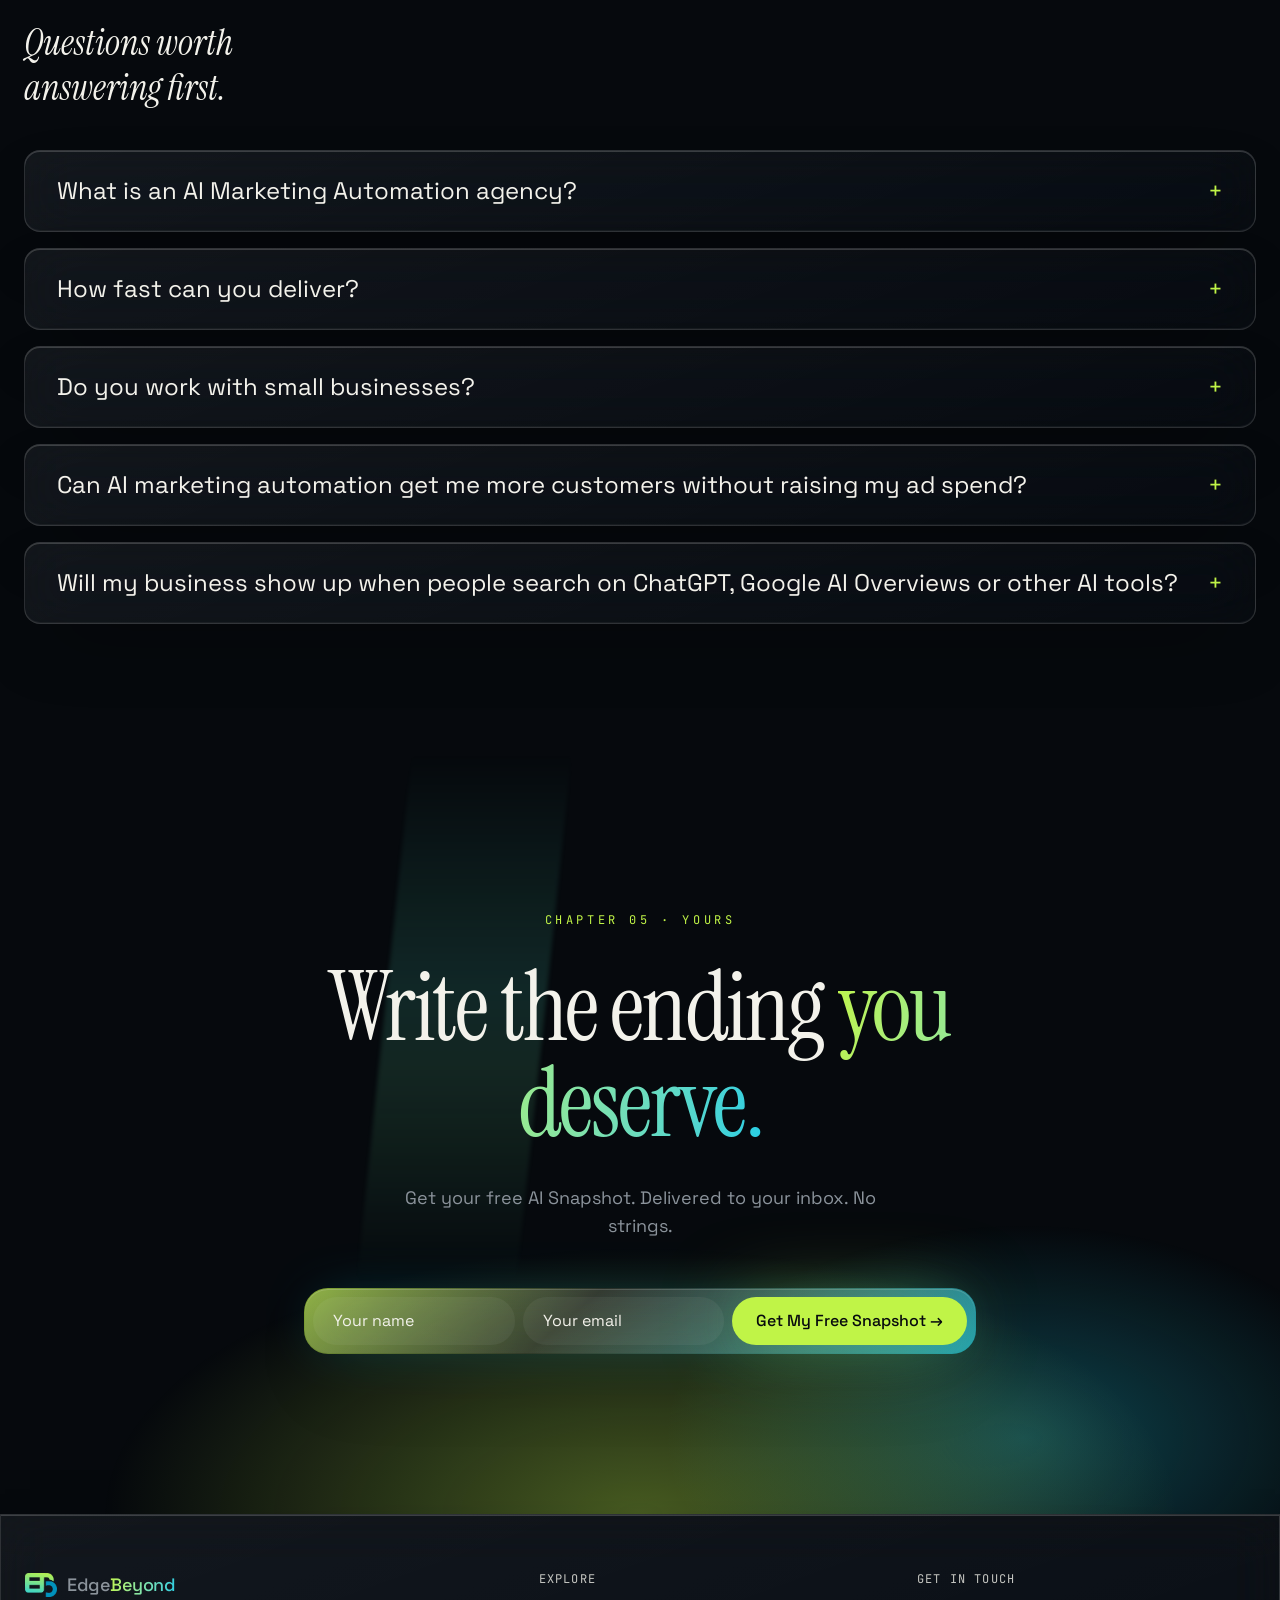
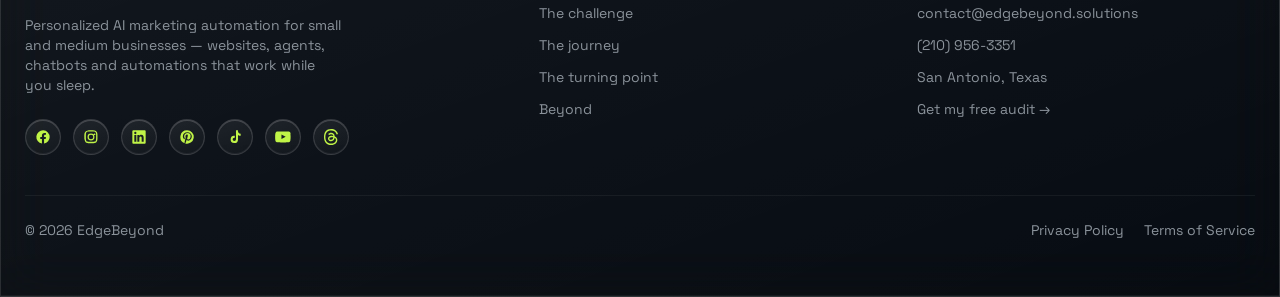
==== commit c2698060: "Quick-win pack (2026-11-27 audit): tap-to-call phone + schema telephone, ES chat widget defaults in " ====
--- a/index.html
+++ b/index.html
@@ -16,7 +16,7 @@
 <meta charset="utf-8">
 <meta name="viewport" content="width=device-width, initial-scale=1">
 <title>AI Marketing Automation for Small Business | San Antonio, TX | EdgeBeyond</title>
-<meta name="description" content="Personalized AI marketing automation for small and medium businesses. AI websites, AI agents, chatbots and AI SEO built in San Antonio, TX — so your business gets found in Google, ChatGPT and AI search, and gets more customers without a bigger ad budget.">
+<meta name="description" content="Personalized AI marketing automation in San Antonio, TX — AI websites, chatbots, agents and AI SEO that win more customers. Start with a free audit.">
 <meta name="keywords" content="AI marketing automation for small business, AI marketing agency, marketing automation small business, AI agents for small business, AI SEO, AI chatbots, San Antonio AI marketing agency, personalized AI marketing">
 <meta name="author" content="EdgeBeyond">
 <meta name="robots" content="index, follow, max-image-preview:large">
@@ -86,6 +86,7 @@
   "description": "Personalized AI marketing automation agency building AI websites, AI chatbots, AI agents, automations, SEO and PPC for small and medium businesses that want hands-on, individual attention.",
   "url": "https://edgebeyond.solutions/",
   "email": "contact@edgebeyond.solutions",
+  "telephone": "+1-210-956-3351",
   "areaServed": {
     "@type": "City",
     "name": "San Antonio, Texas"
@@ -97,7 +98,7 @@
     "addressCountry": "US"
   },
   "makesOffer": [
-    { "@type": "Offer", "itemOffered": { "@type": "Service", "name": "AI Web Design" } },
+    { "@type": "Offer", "itemOffered": { "@type": "Service", "name": "AI Websites" } },
     { "@type": "Offer", "itemOffered": { "@type": "Service", "name": "AI SEO" } },
     { "@type": "Offer", "itemOffered": { "@type": "Service", "name": "AI PPC Ads" } },
     { "@type": "Offer", "itemOffered": { "@type": "Service", "name": "AI Chatbots" } },
@@ -323,9 +324,11 @@
   <div class="reveal mt-8 flex flex-wrap justify-center gap-2.5">
     <span class="rounded-full border border-primary/30 px-4 py-2 font-mono text-xs" style="background:color-mix(in oklab, var(--primary) 8%, transparent); color:color-mix(in oklab, var(--primary) 85%, var(--foreground));">AI Websites</span>
     <span class="rounded-full border border-primary/30 px-4 py-2 font-mono text-xs" style="background:color-mix(in oklab, var(--primary) 8%, transparent); color:color-mix(in oklab, var(--primary) 85%, var(--foreground));">AI SEO</span>
+    <span class="rounded-full border border-primary/30 px-4 py-2 font-mono text-xs" style="background:color-mix(in oklab, var(--primary) 8%, transparent); color:color-mix(in oklab, var(--primary) 85%, var(--foreground));">AI PPC Ads</span>
     <span class="rounded-full border border-primary/30 px-4 py-2 font-mono text-xs" style="background:color-mix(in oklab, var(--primary) 8%, transparent); color:color-mix(in oklab, var(--primary) 85%, var(--foreground));">AI Chatbots</span>
     <span class="rounded-full border border-primary/30 px-4 py-2 font-mono text-xs" style="background:color-mix(in oklab, var(--primary) 8%, transparent); color:color-mix(in oklab, var(--primary) 85%, var(--foreground));">AI Agents</span>
     <span class="rounded-full border border-primary/30 px-4 py-2 font-mono text-xs" style="background:color-mix(in oklab, var(--primary) 8%, transparent); color:color-mix(in oklab, var(--primary) 85%, var(--foreground));">AI Automations</span>
+    <span class="rounded-full border border-primary/30 px-4 py-2 font-mono text-xs" style="background:color-mix(in oklab, var(--primary) 8%, transparent); color:color-mix(in oklab, var(--primary) 85%, var(--foreground));">AI Social Media</span>
   </div>
 </section>
 
@@ -444,7 +447,7 @@
   </div>
   <p class="reveal mt-28 font-mono text-xs uppercase tracking-[0.3em] text-muted-foreground">The tools behind the ending</p>
   <div class="mt-8 grid gap-4" id="solutionGrid">
-    <div class="reveal glass tilt-panel tilt-card group relative overflow-hidden rounded-2xl py-7 pl-9 pr-8 transition-all duration-300 hover:-translate-y-1 hover:shadow-glow" style="transition-delay:0ms"><span class="absolute inset-y-0 left-0 w-1" style="background:var(--gradient-edge)"></span><div class="flex items-center gap-6"><div class="flex h-14 w-14 shrink-0 items-center justify-center rounded-2xl border border-primary/30" style="background:linear-gradient(160deg, color-mix(in oklab, var(--primary) 18%, transparent), color-mix(in oklab, var(--accent) 14%, transparent))"><svg viewBox="0 0 24 24" fill="none" stroke="currentColor" stroke-width="1.6" stroke-linecap="round" stroke-linejoin="round" class="h-6 w-6 text-primary"><rect x="3" y="4" width="18" height="16" rx="2"/><path d="M3 9h18"/><circle cx="6.5" cy="6.5" r=".5" fill="currentColor"/></svg></div><div class="min-w-0"><h3 class="font-display text-3xl transition-colors group-hover:text-primary md:text-4xl">AI Web Design</h3><p class="mt-1 text-muted-foreground">A fast, beautiful stage where SEO, automation and AI come together to convert.</p></div></div></div>
+    <div class="reveal glass tilt-panel tilt-card group relative overflow-hidden rounded-2xl py-7 pl-9 pr-8 transition-all duration-300 hover:-translate-y-1 hover:shadow-glow" style="transition-delay:0ms"><span class="absolute inset-y-0 left-0 w-1" style="background:var(--gradient-edge)"></span><div class="flex items-center gap-6"><div class="flex h-14 w-14 shrink-0 items-center justify-center rounded-2xl border border-primary/30" style="background:linear-gradient(160deg, color-mix(in oklab, var(--primary) 18%, transparent), color-mix(in oklab, var(--accent) 14%, transparent))"><svg viewBox="0 0 24 24" fill="none" stroke="currentColor" stroke-width="1.6" stroke-linecap="round" stroke-linejoin="round" class="h-6 w-6 text-primary"><rect x="3" y="4" width="18" height="16" rx="2"/><path d="M3 9h18"/><circle cx="6.5" cy="6.5" r=".5" fill="currentColor"/></svg></div><div class="min-w-0"><h3 class="font-display text-3xl transition-colors group-hover:text-primary md:text-4xl">AI Websites</h3><p class="mt-1 text-muted-foreground">A fast, beautiful stage where SEO, automation and AI come together to convert.</p></div></div></div>
     <div class="reveal glass tilt-panel tilt-card group relative overflow-hidden rounded-2xl py-7 pl-9 pr-8 transition-all duration-300 hover:-translate-y-1 hover:shadow-glow" style="transition-delay:60ms"><span class="absolute inset-y-0 left-0 w-1" style="background:var(--gradient-edge)"></span><div class="flex items-center gap-6"><div class="flex h-14 w-14 shrink-0 items-center justify-center rounded-2xl border border-primary/30" style="background:linear-gradient(160deg, color-mix(in oklab, var(--primary) 18%, transparent), color-mix(in oklab, var(--accent) 14%, transparent))"><svg viewBox="0 0 24 24" fill="none" stroke="currentColor" stroke-width="1.6" stroke-linecap="round" stroke-linejoin="round" class="h-6 w-6 text-primary"><circle cx="11" cy="11" r="7"/><path d="M21 21l-4.3-4.3"/></svg></div><div class="min-w-0"><h3 class="font-display text-3xl transition-colors group-hover:text-primary md:text-4xl">AI SEO</h3><p class="mt-1 text-muted-foreground">Rank in search results and in AI answer engines — when your customer is looking.</p></div></div></div>
     <div class="reveal glass tilt-panel tilt-card group relative overflow-hidden rounded-2xl py-7 pl-9 pr-8 transition-all duration-300 hover:-translate-y-1 hover:shadow-glow" style="transition-delay:120ms"><span class="absolute inset-y-0 left-0 w-1" style="background:var(--gradient-edge)"></span><div class="flex items-center gap-6"><div class="flex h-14 w-14 shrink-0 items-center justify-center rounded-2xl border border-primary/30" style="background:linear-gradient(160deg, color-mix(in oklab, var(--primary) 18%, transparent), color-mix(in oklab, var(--accent) 14%, transparent))"><svg viewBox="0 0 24 24" fill="none" stroke="currentColor" stroke-width="1.6" stroke-linecap="round" stroke-linejoin="round" class="h-6 w-6 text-primary"><path d="M3 11l18-7-7 18-2.5-7L3 11z"/></svg></div><div class="min-w-0"><h3 class="font-display text-3xl transition-colors group-hover:text-primary md:text-4xl">AI PPC Ads</h3><p class="mt-1 text-muted-foreground">Google and social campaigns that bring qualified traffic and feed your automations.</p></div></div></div>
     <div class="reveal glass tilt-panel tilt-card group relative overflow-hidden rounded-2xl py-7 pl-9 pr-8 transition-all duration-300 hover:-translate-y-1 hover:shadow-glow" style="transition-delay:180ms"><span class="absolute inset-y-0 left-0 w-1" style="background:var(--gradient-edge)"></span><div class="flex items-center gap-6"><div class="flex h-14 w-14 shrink-0 items-center justify-center rounded-2xl border border-primary/30" style="background:linear-gradient(160deg, color-mix(in oklab, var(--primary) 18%, transparent), color-mix(in oklab, var(--accent) 14%, transparent))"><svg viewBox="0 0 24 24" fill="none" stroke="currentColor" stroke-width="1.6" stroke-linecap="round" stroke-linejoin="round" class="h-6 w-6 text-primary"><path d="M21 11.5a8.4 8.4 0 0 1-8.4 8.4H6l-3 3 .9-4.3A8.4 8.4 0 1 1 21 11.5z"/><circle cx="8.5" cy="12" r=".6" fill="currentColor" stroke="none"/><circle cx="12" cy="12" r=".6" fill="currentColor" stroke="none"/><circle cx="15.5" cy="12" r=".6" fill="currentColor" stroke="none"/></svg></div><div class="min-w-0"><h3 class="font-display text-3xl transition-colors group-hover:text-primary md:text-4xl">AI Chatbots</h3><p class="mt-1 text-muted-foreground">Always-on assistants that answer, guide and qualify leads in real time.</p></div></div></div>
@@ -579,6 +582,7 @@
         <p class="font-mono text-xs uppercase tracking-widest text-foreground/80">Get in touch</p>
         <div class="mt-4 flex flex-col gap-3">
           <a href="mailto:contact@edgebeyond.solutions" class="transition-colors hover:text-foreground">contact@edgebeyond.solutions</a>
+          <a href="tel:+12109563351" class="transition-colors hover:text-foreground">(210) 956-3351</a>
           <p>San Antonio, Texas</p>
           <a href="./snapshot/" class="transition-colors hover:text-foreground">Get my free audit →</a>
         </div>
@@ -821,7 +825,7 @@
       })
         .then(function(res){ if(!res.ok) throw new Error('Webhook request failed'); })
         .then(function(){
-          showConfirm("Thanks! You'll receive your Snapshot soon.");
+          showConfirm("Thanks! You'll receive your AI Snapshot soon.");
         })
         .catch(function(err){
           console.error('Make webhook failed:', err);
@@ -969,7 +973,7 @@
 
   <div id="eb-panel" role="dialog" aria-label="EdgeBeyond chat">
     <div id="eb-head">
-      <svg width="34" height="38" viewBox="0 0 68 76" aria-hidden="true"><defs><linearGradient id="ebGradH" x1="0" y1="0" x2="0" y2="1"><stop offset="0" stop-color="#24384F"/><stop offset="1" stop-color="#101823"/></linearGradient></defs><line x1="34" y1="10" x2="34" y2="17" stroke="#22CDE5" stroke-width="3" stroke-linecap="round"/><circle cx="34" cy="7" r="7" fill="#22CDE5" opacity="0.25"/><circle cx="34" cy="7" r="3.5" fill="#22CDE5"/><rect x="5" y="28" width="5" height="13" rx="2.5" fill="#C0F447"/><rect x="58" y="28" width="5" height="13" rx="2.5" fill="#C0F447"/><rect x="12" y="16" width="44" height="35" rx="12" fill="url(#ebGradH)" stroke="#C0F447" stroke-width="3"/><circle cx="26" cy="31" r="4.6" fill="#22CDE5"/><circle cx="42" cy="31" r="4.6" fill="#22CDE5"/><circle cx="27.6" cy="29.4" r="1.5" fill="#FFFFFF" opacity="0.9"/><circle cx="43.6" cy="29.4" r="1.5" fill="#FFFFFF" opacity="0.9"/><circle cx="20.5" cy="38" r="2.2" fill="#C0F447" opacity="0.55"/><circle cx="47.5" cy="38" r="2.2" fill="#C0F447" opacity="0.55"/><path d="M25 39 Q34 46.5 43 39" stroke="#C0F447" stroke-width="3" fill="none" stroke-linecap="round"/><rect x="19" y="57" width="30" height="15" rx="7.5" fill="#C0F447"/><text x="34" y="68" text-anchor="middle" font-family="Arial, sans-serif" font-size="10.5" font-weight="bold" letter-spacing="2" fill="#0B1118">EB</text></svg>
+      <img src="./assets/mascot-head.webp" alt="" aria-hidden="true" style="width:38px;height:38px;border-radius:50%;object-fit:cover;flex-shrink:0;">
       <div>
         <div class="eb-name">EdgeBeyond</div>
         <div class="eb-sub" id="eb-sub">AI Assistant</div>
@@ -997,7 +1001,7 @@
   </div>
 
   <button id="eb-btn" type="button" aria-label="Open chat">
-    <svg width="48" height="54" viewBox="0 0 68 76" aria-hidden="true"><defs><linearGradient id="ebGradB" x1="0" y1="0" x2="0" y2="1"><stop offset="0" stop-color="#24384F"/><stop offset="1" stop-color="#101823"/></linearGradient></defs><line x1="34" y1="10" x2="34" y2="17" stroke="#22CDE5" stroke-width="3" stroke-linecap="round"/><circle cx="34" cy="7" r="7" fill="#22CDE5" opacity="0.25"/><circle cx="34" cy="7" r="3.5" fill="#22CDE5"/><rect x="5" y="28" width="5" height="13" rx="2.5" fill="#C0F447"/><rect x="58" y="28" width="5" height="13" rx="2.5" fill="#C0F447"/><rect x="12" y="16" width="44" height="35" rx="12" fill="url(#ebGradB)" stroke="#C0F447" stroke-width="3"/><circle cx="26" cy="31" r="4.6" fill="#22CDE5"/><circle cx="42" cy="31" r="4.6" fill="#22CDE5"/><circle cx="27.6" cy="29.4" r="1.5" fill="#FFFFFF" opacity="0.9"/><circle cx="43.6" cy="29.4" r="1.5" fill="#FFFFFF" opacity="0.9"/><circle cx="20.5" cy="38" r="2.2" fill="#C0F447" opacity="0.55"/><circle cx="47.5" cy="38" r="2.2" fill="#C0F447" opacity="0.55"/><path d="M25 39 Q34 46.5 43 39" stroke="#C0F447" stroke-width="3" fill="none" stroke-linecap="round"/><rect x="19" y="57" width="30" height="15" rx="7.5" fill="#C0F447"/><text x="34" y="68" text-anchor="middle" font-family="Arial, sans-serif" font-size="10.5" font-weight="bold" letter-spacing="2" fill="#0B1118">EB</text></svg>
+    <img src="./assets/mascot-head.webp" alt="" aria-hidden="true" style="width:54px;height:54px;border-radius:50%;object-fit:cover;display:block;">
     <span id="eb-dot"></span>
   </button>
 </div>
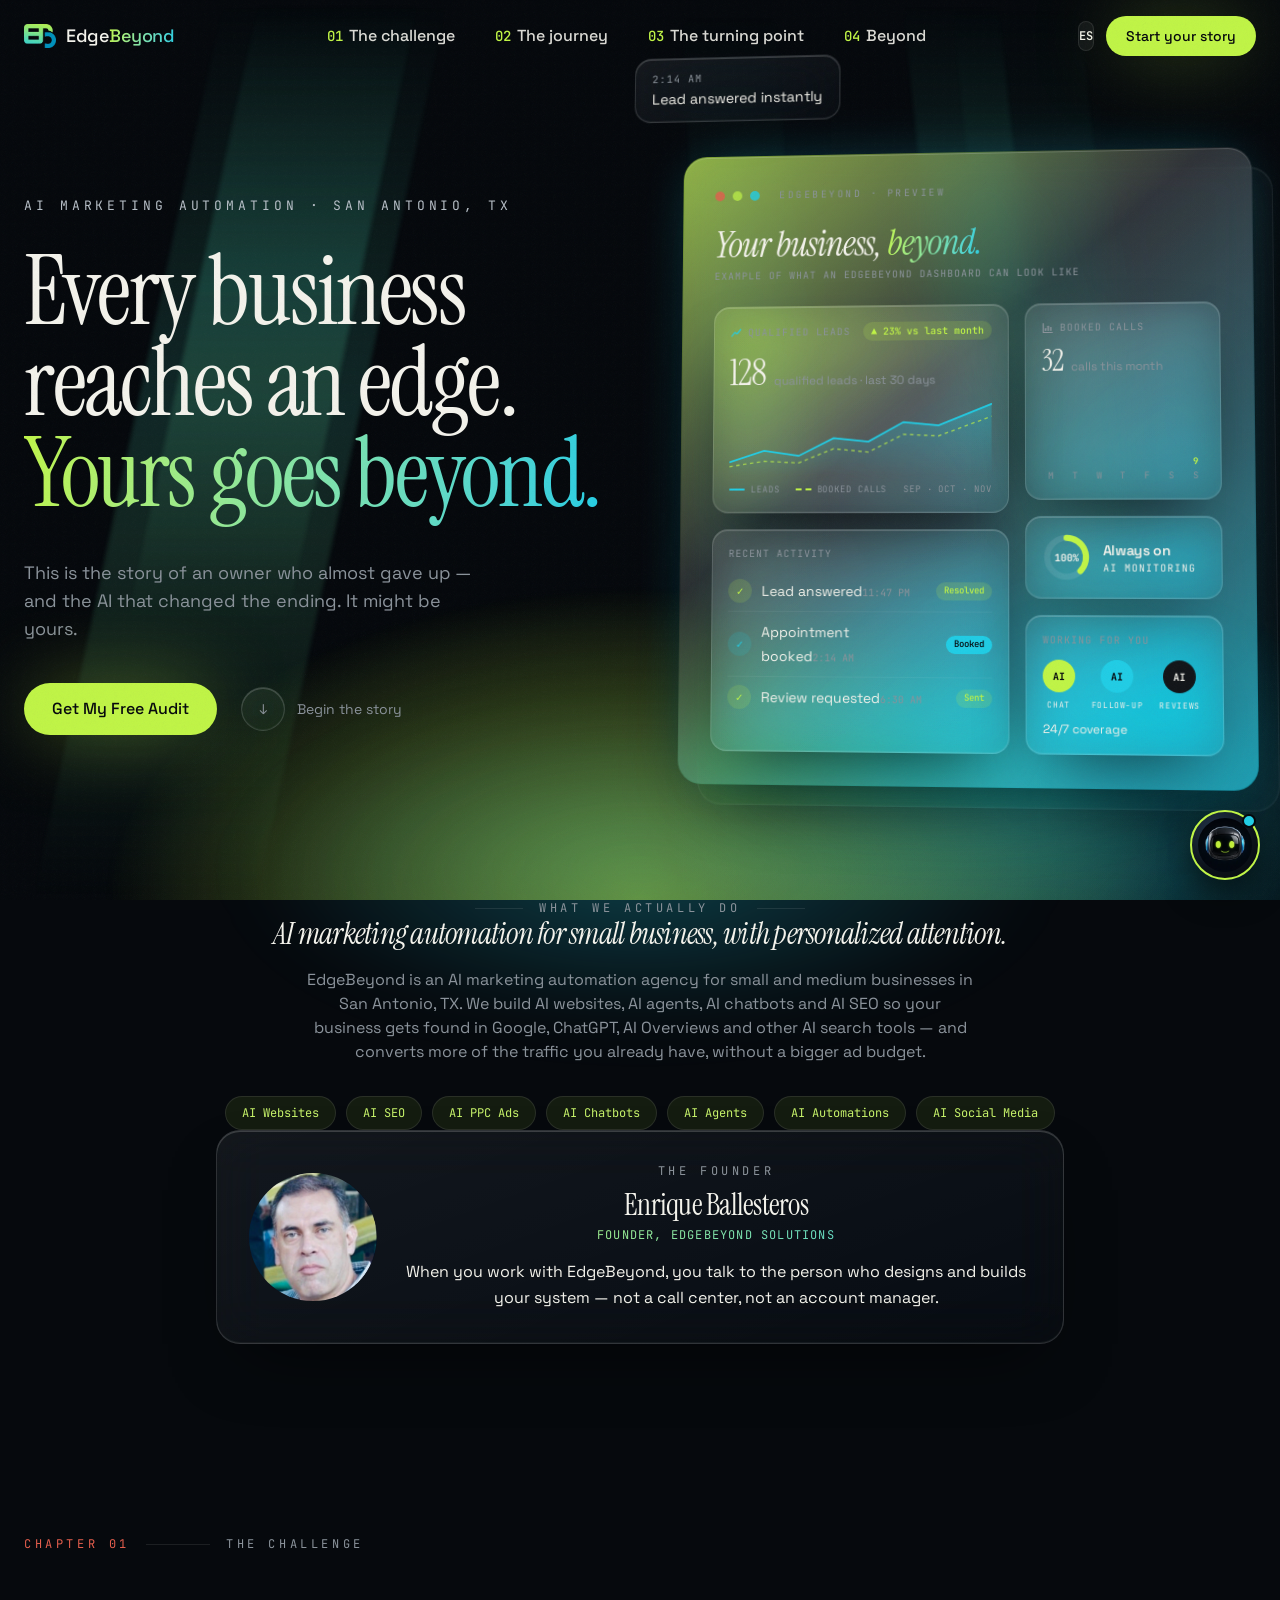
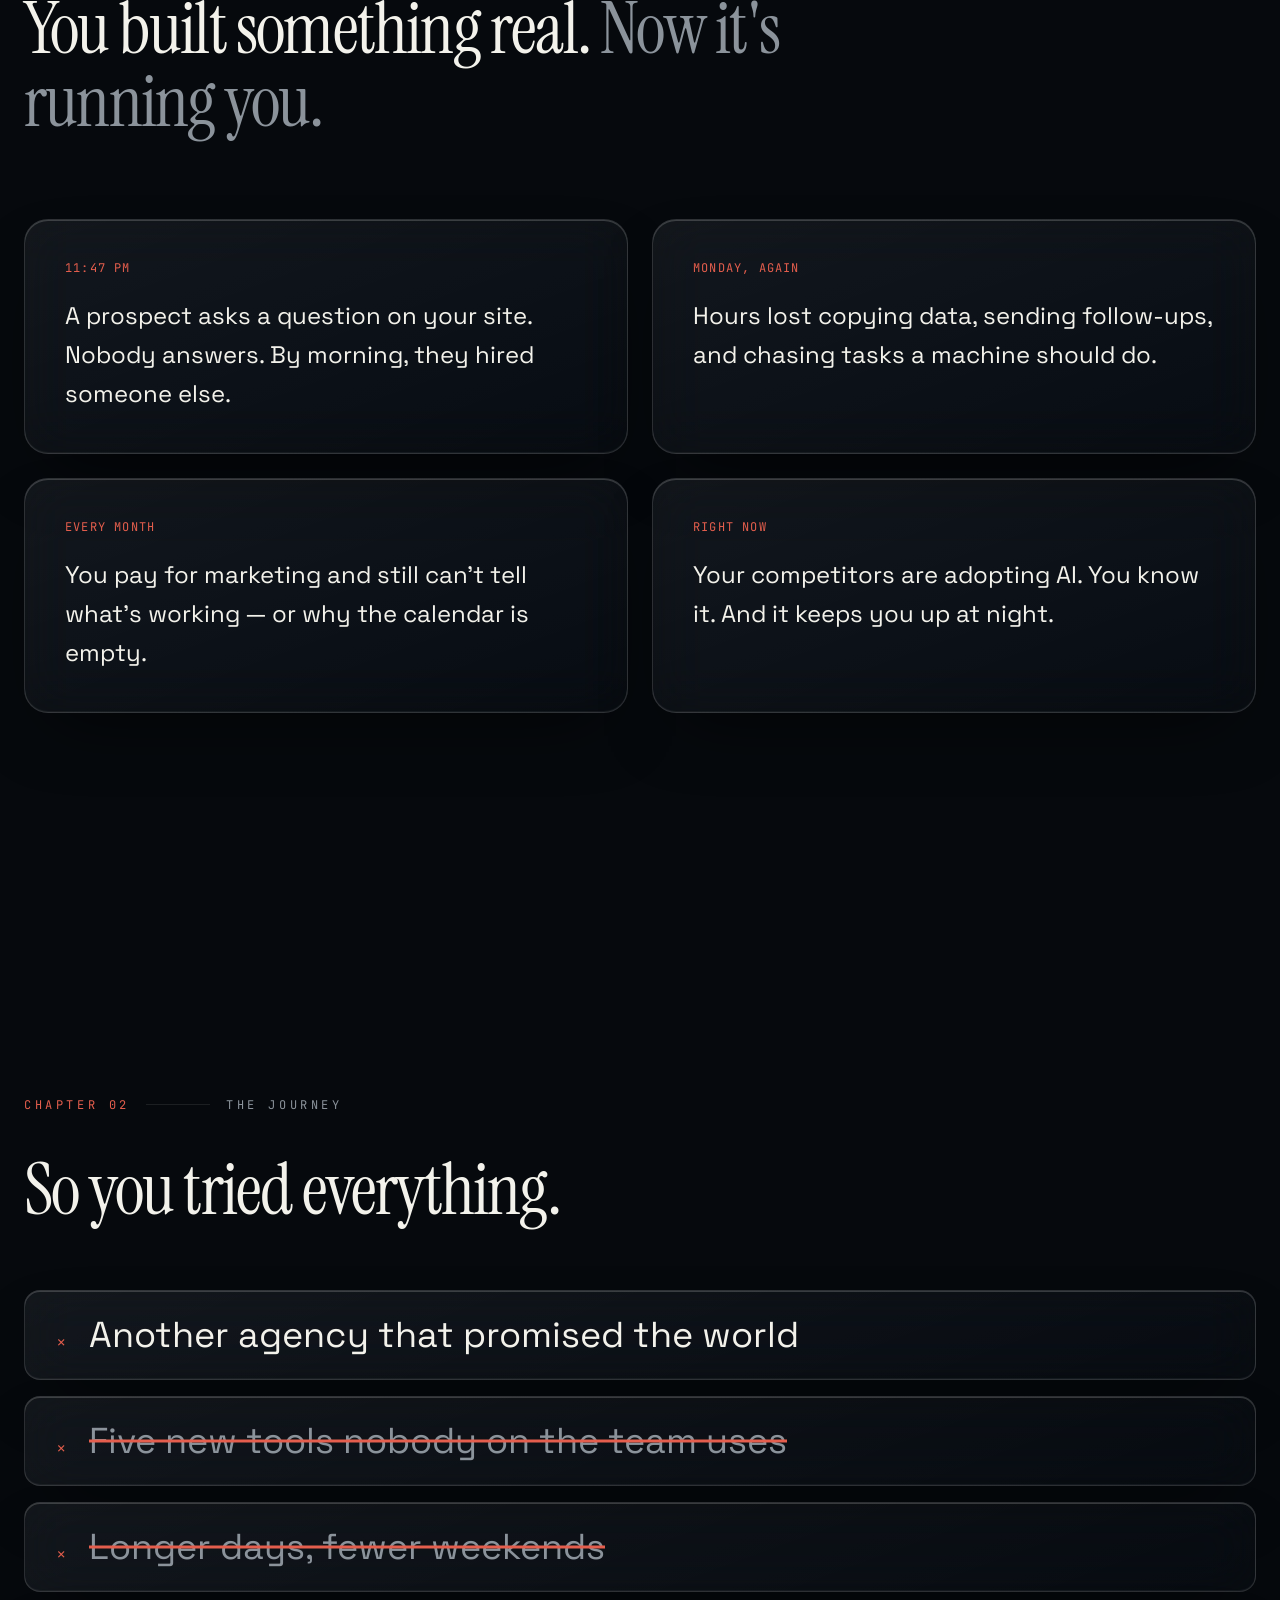
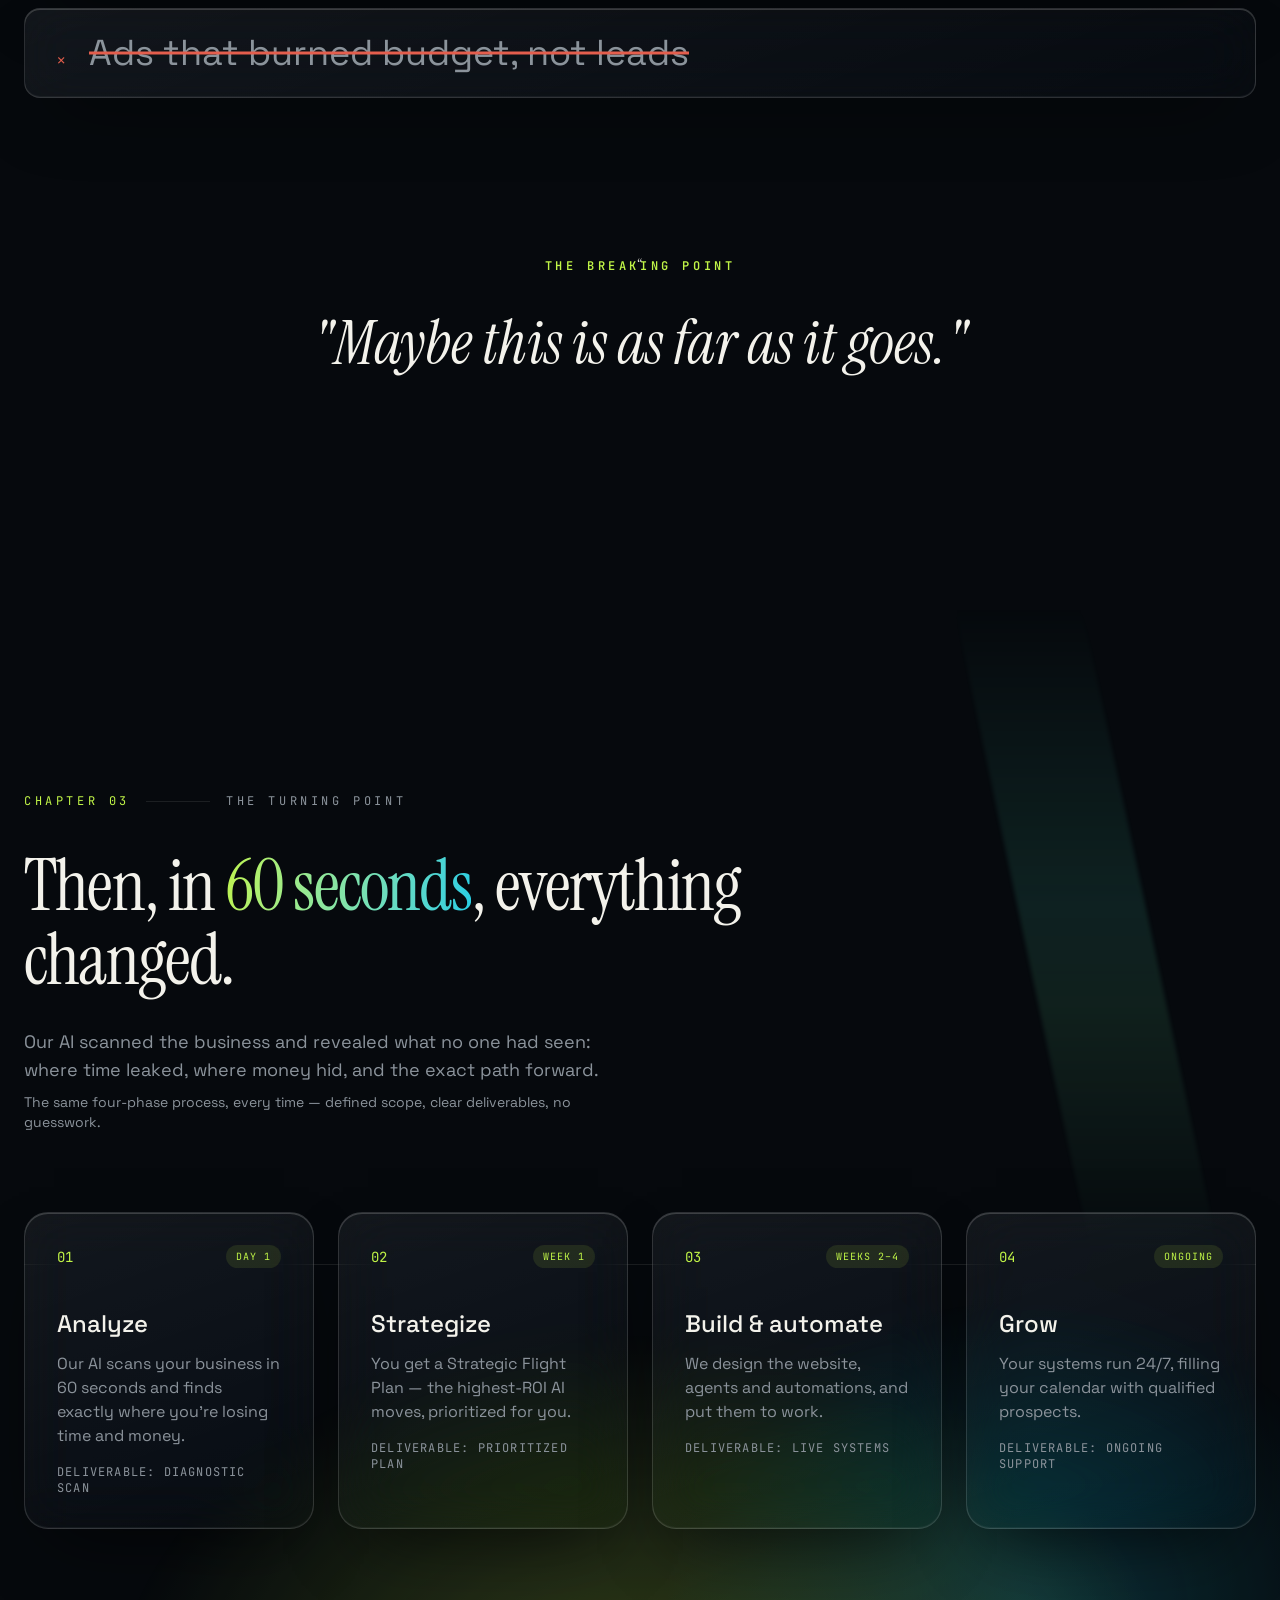
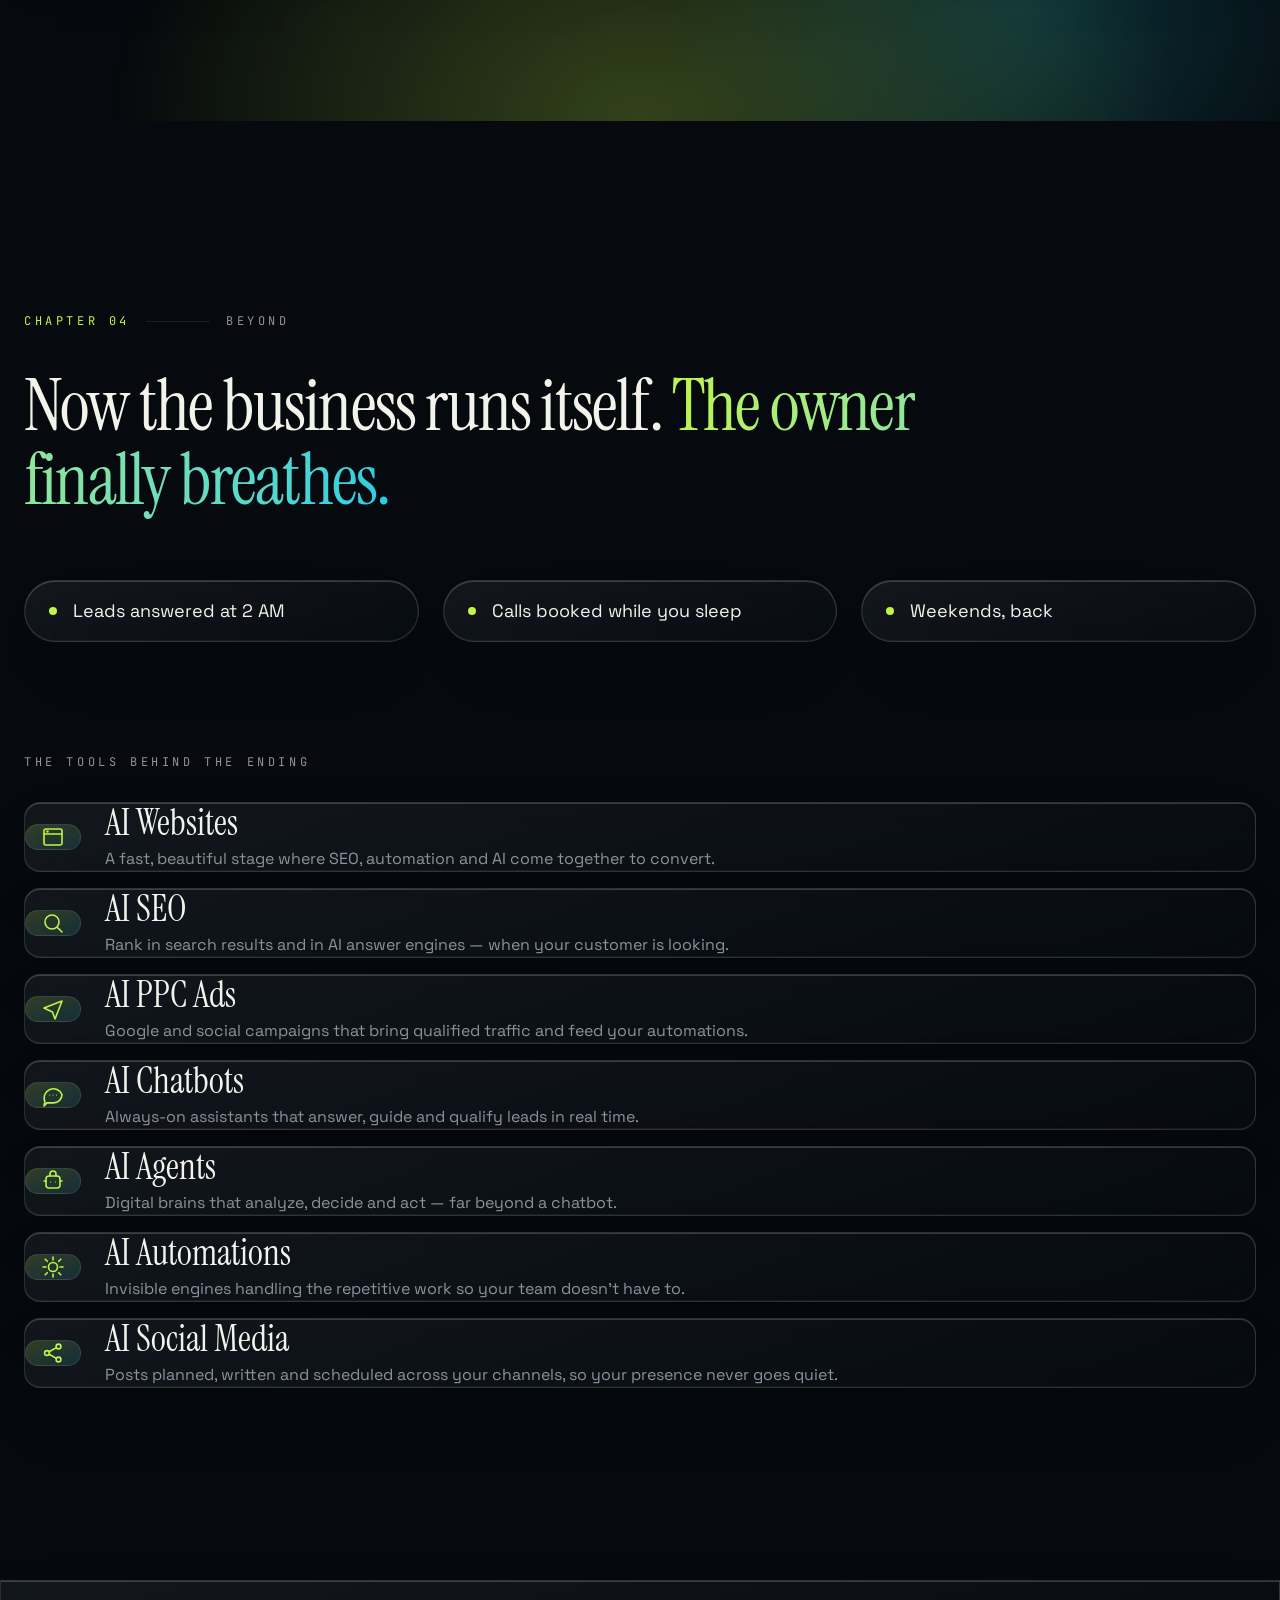
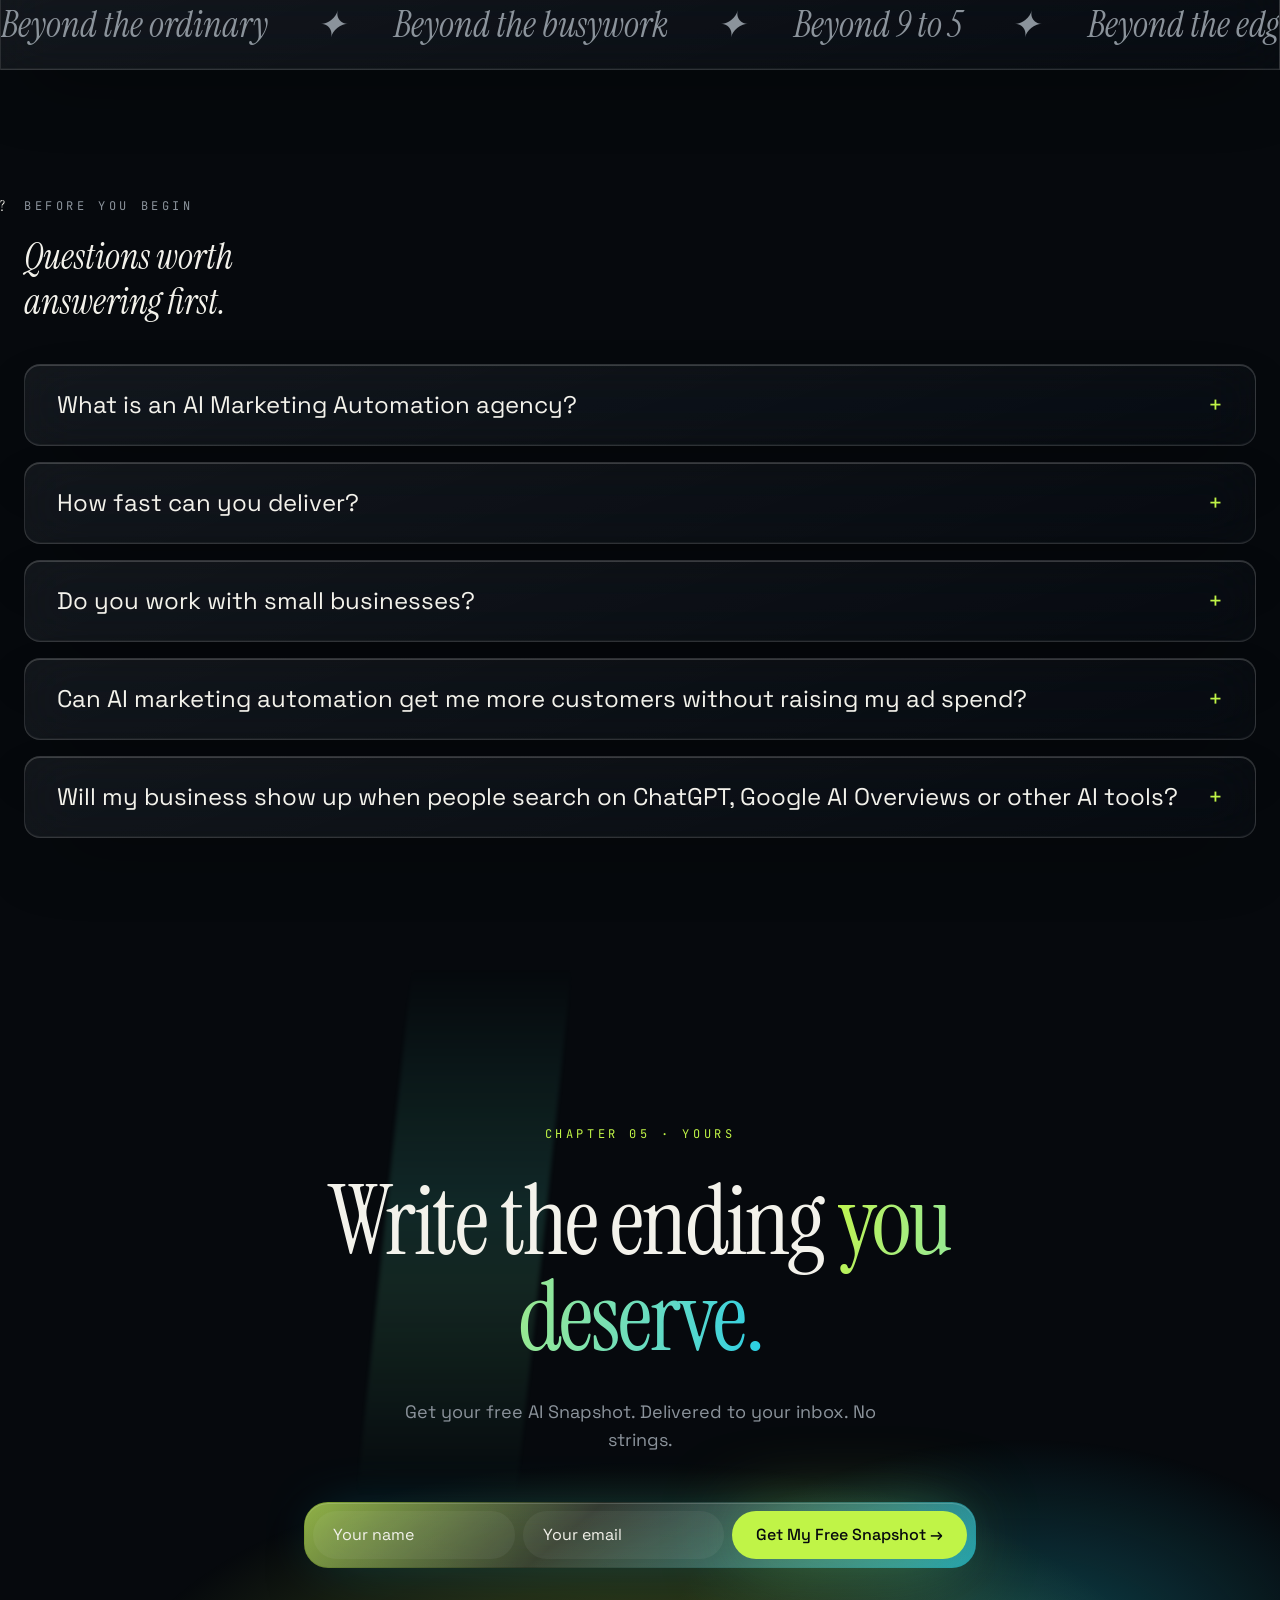
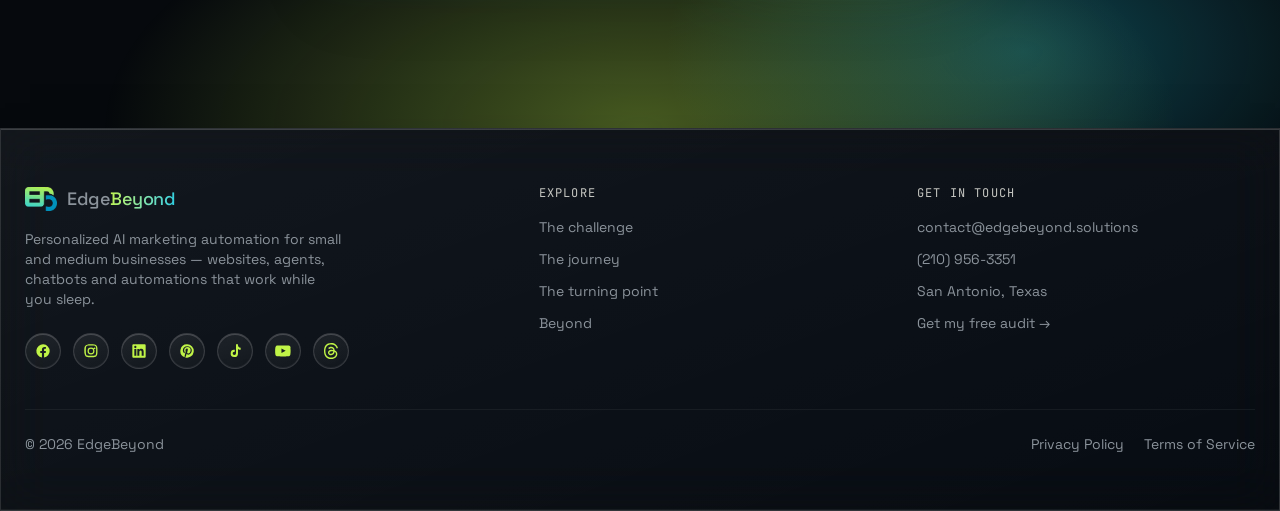
==== commit acb59f16: "Founder block (audit M3): Enrique Ballesteros photo + 'talk to the person who builds it' line on EN " ====
--- a/index.html
+++ b/index.html
@@ -332,6 +332,21 @@
   </div>
 </section>
 
+<!-- FOUNDER -->
+<section class="mx-auto max-w-4xl px-6 pb-28">
+  <div class="reveal glass rounded-3xl p-8 md:p-10">
+    <div class="flex flex-col items-center gap-6 text-center sm:flex-row sm:gap-8 sm:text-left">
+      <img src="./assets/enrique-founder.jpg" alt="Enrique Ballesteros, founder of EdgeBeyond Solutions" width="709" height="709" loading="lazy" class="h-28 w-28 shrink-0 rounded-full object-cover ring-2 ring-primary/40 md:h-32 md:w-32">
+      <div>
+        <p class="font-mono text-xs uppercase tracking-[0.3em] text-muted-foreground">The founder</p>
+        <h3 class="mt-2 font-display text-2xl tracking-tight md:text-3xl">Enrique Ballesteros</h3>
+        <p class="mt-1 font-mono text-xs uppercase tracking-widest text-edge">Founder, EdgeBeyond Solutions</p>
+        <p class="mt-4 leading-relaxed text-foreground/85">When you work with EdgeBeyond, you talk to the person who designs and builds your system — not a call center, not an account manager.</p>
+      </div>
+    </div>
+  </div>
+</section>
+
 <!-- CH 1 — PAIN -->
 <section class="mx-auto max-w-7xl px-6 py-32 md:py-48">
   <div id="challenge" class="reveal mb-10 flex items-center gap-4 font-mono text-xs uppercase tracking-[0.3em]">
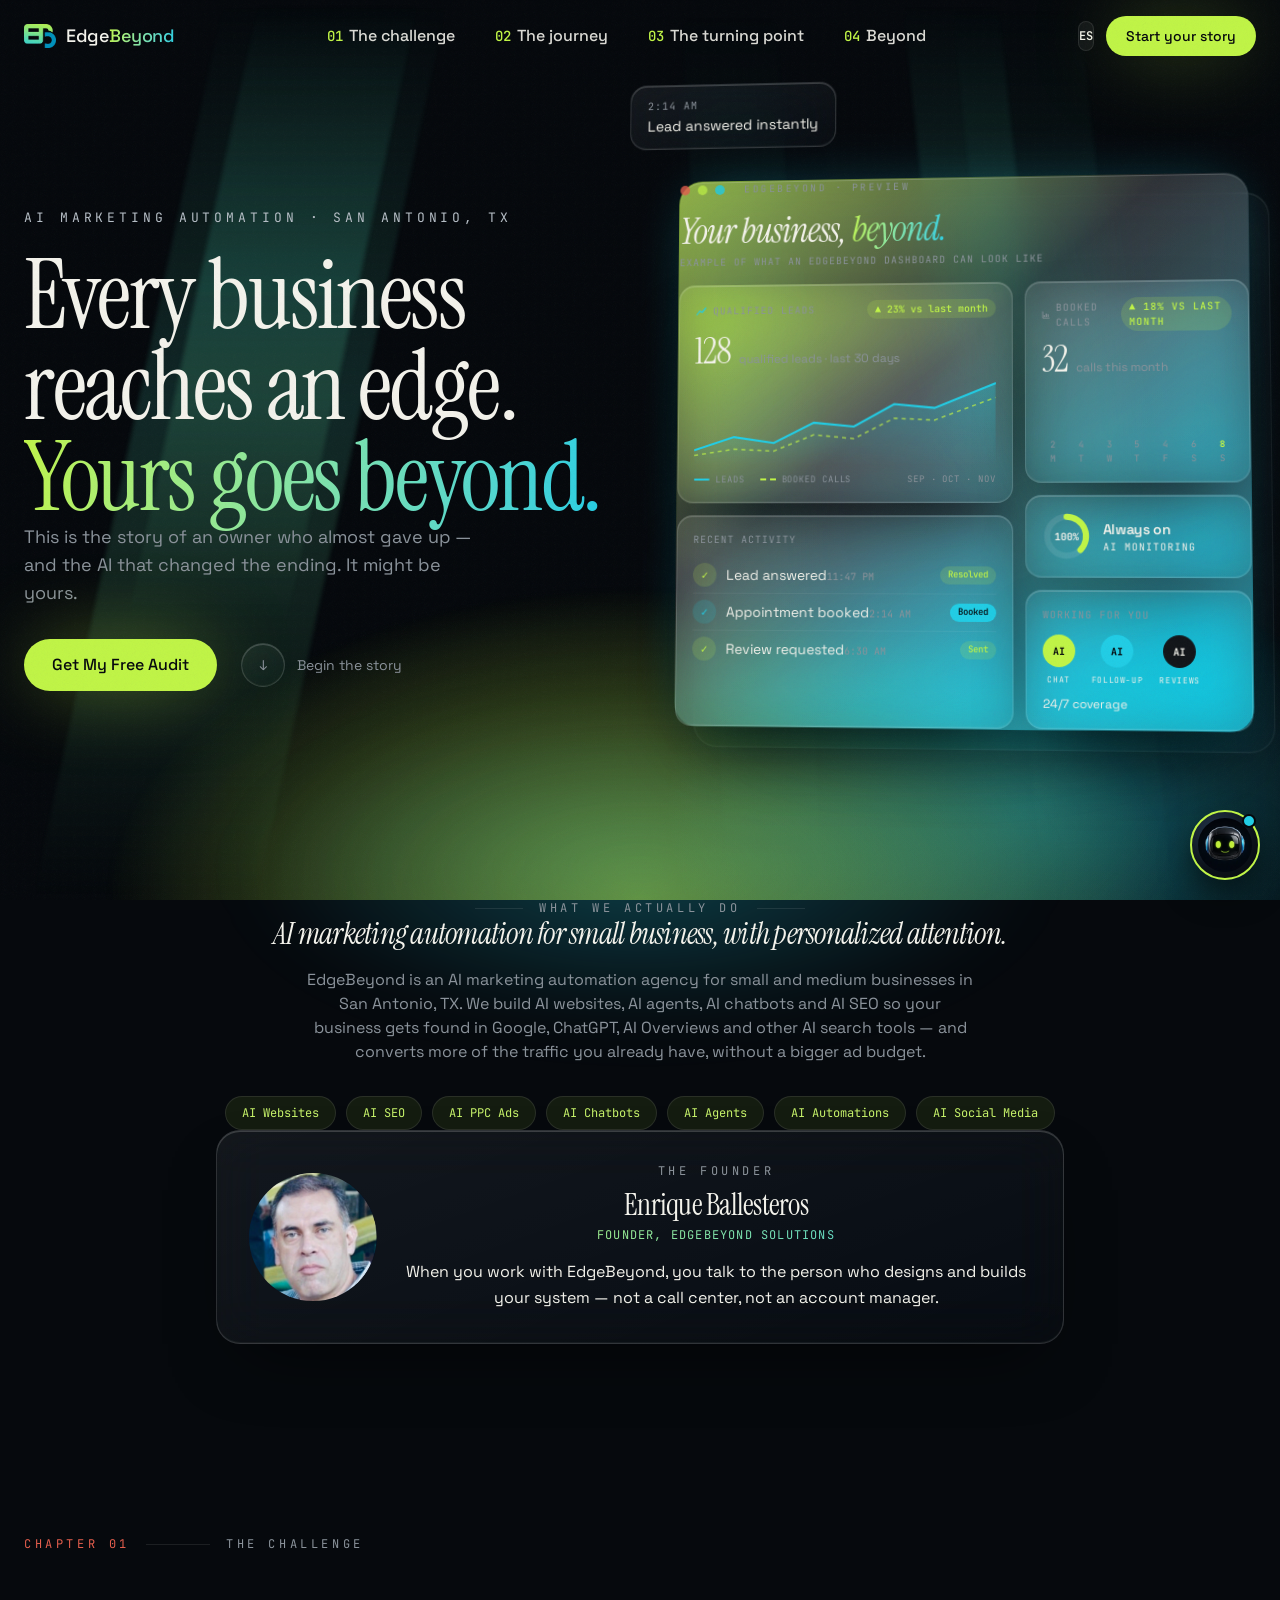
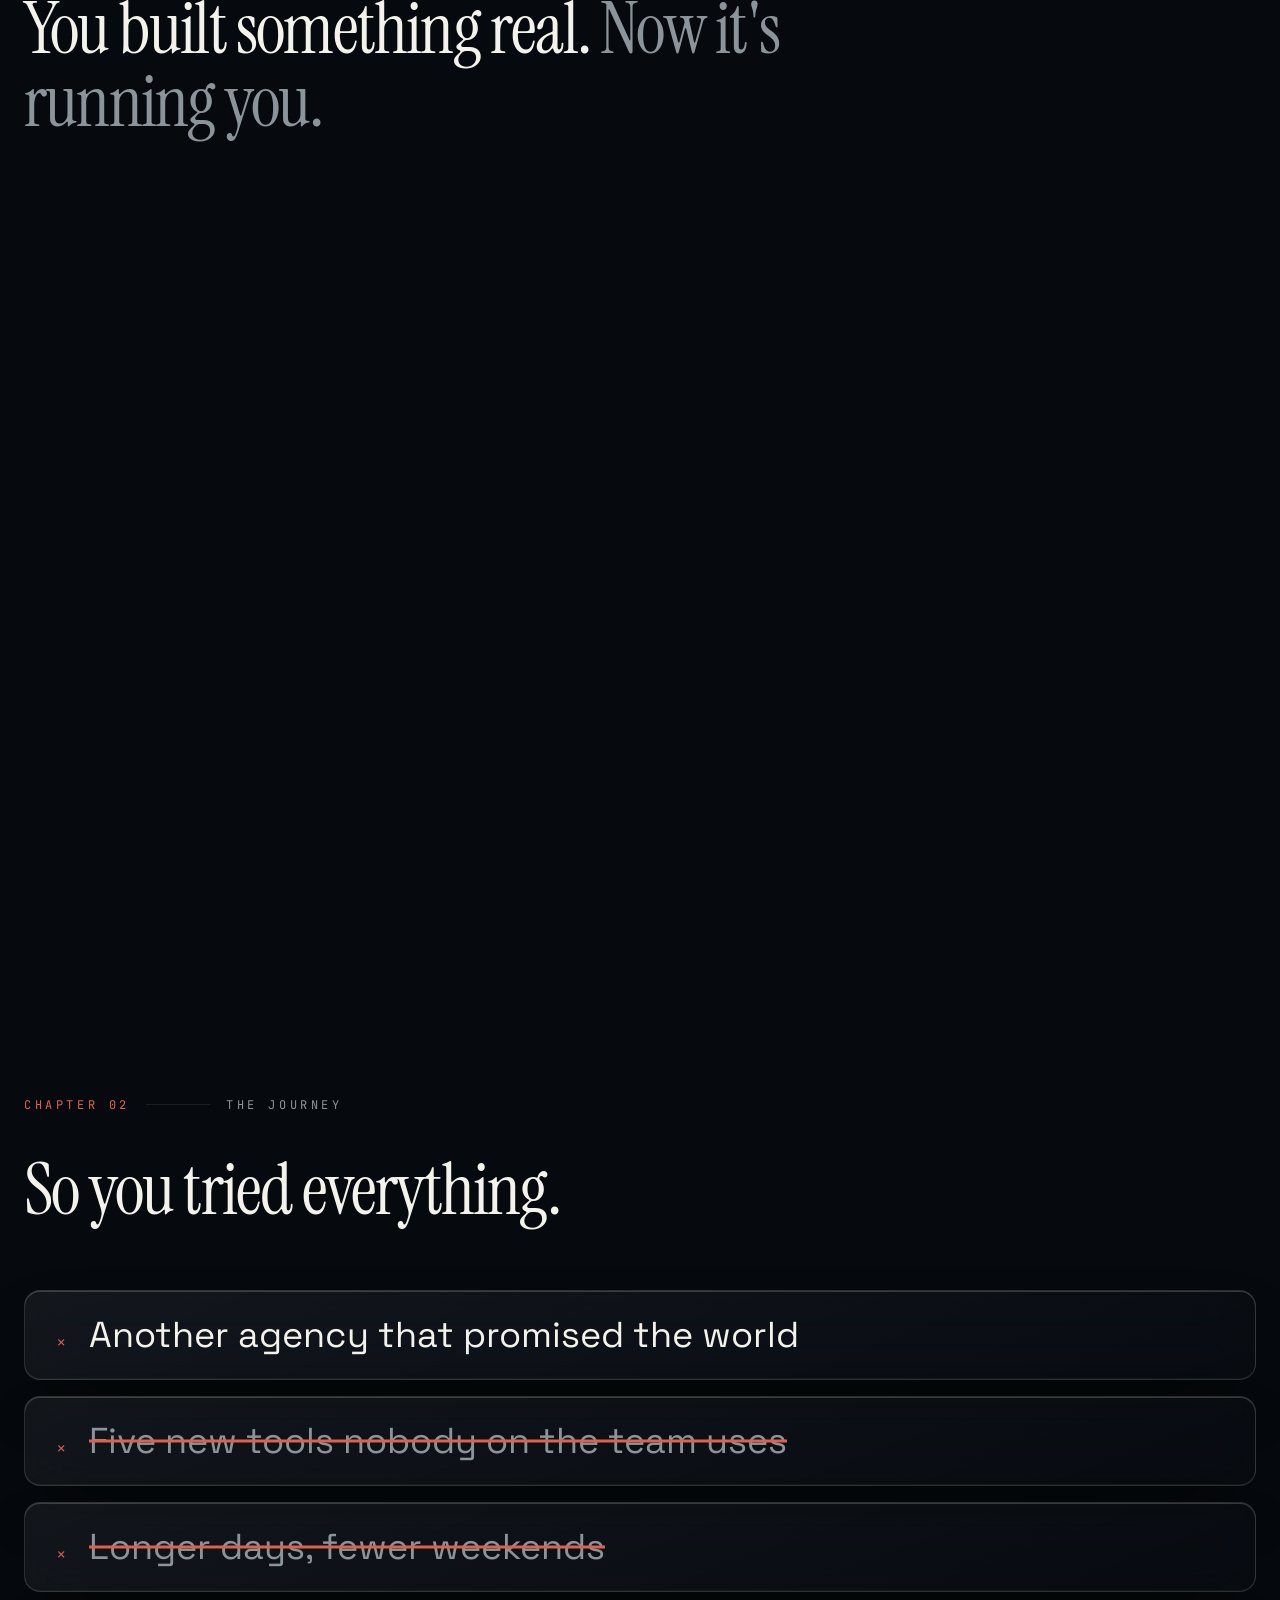
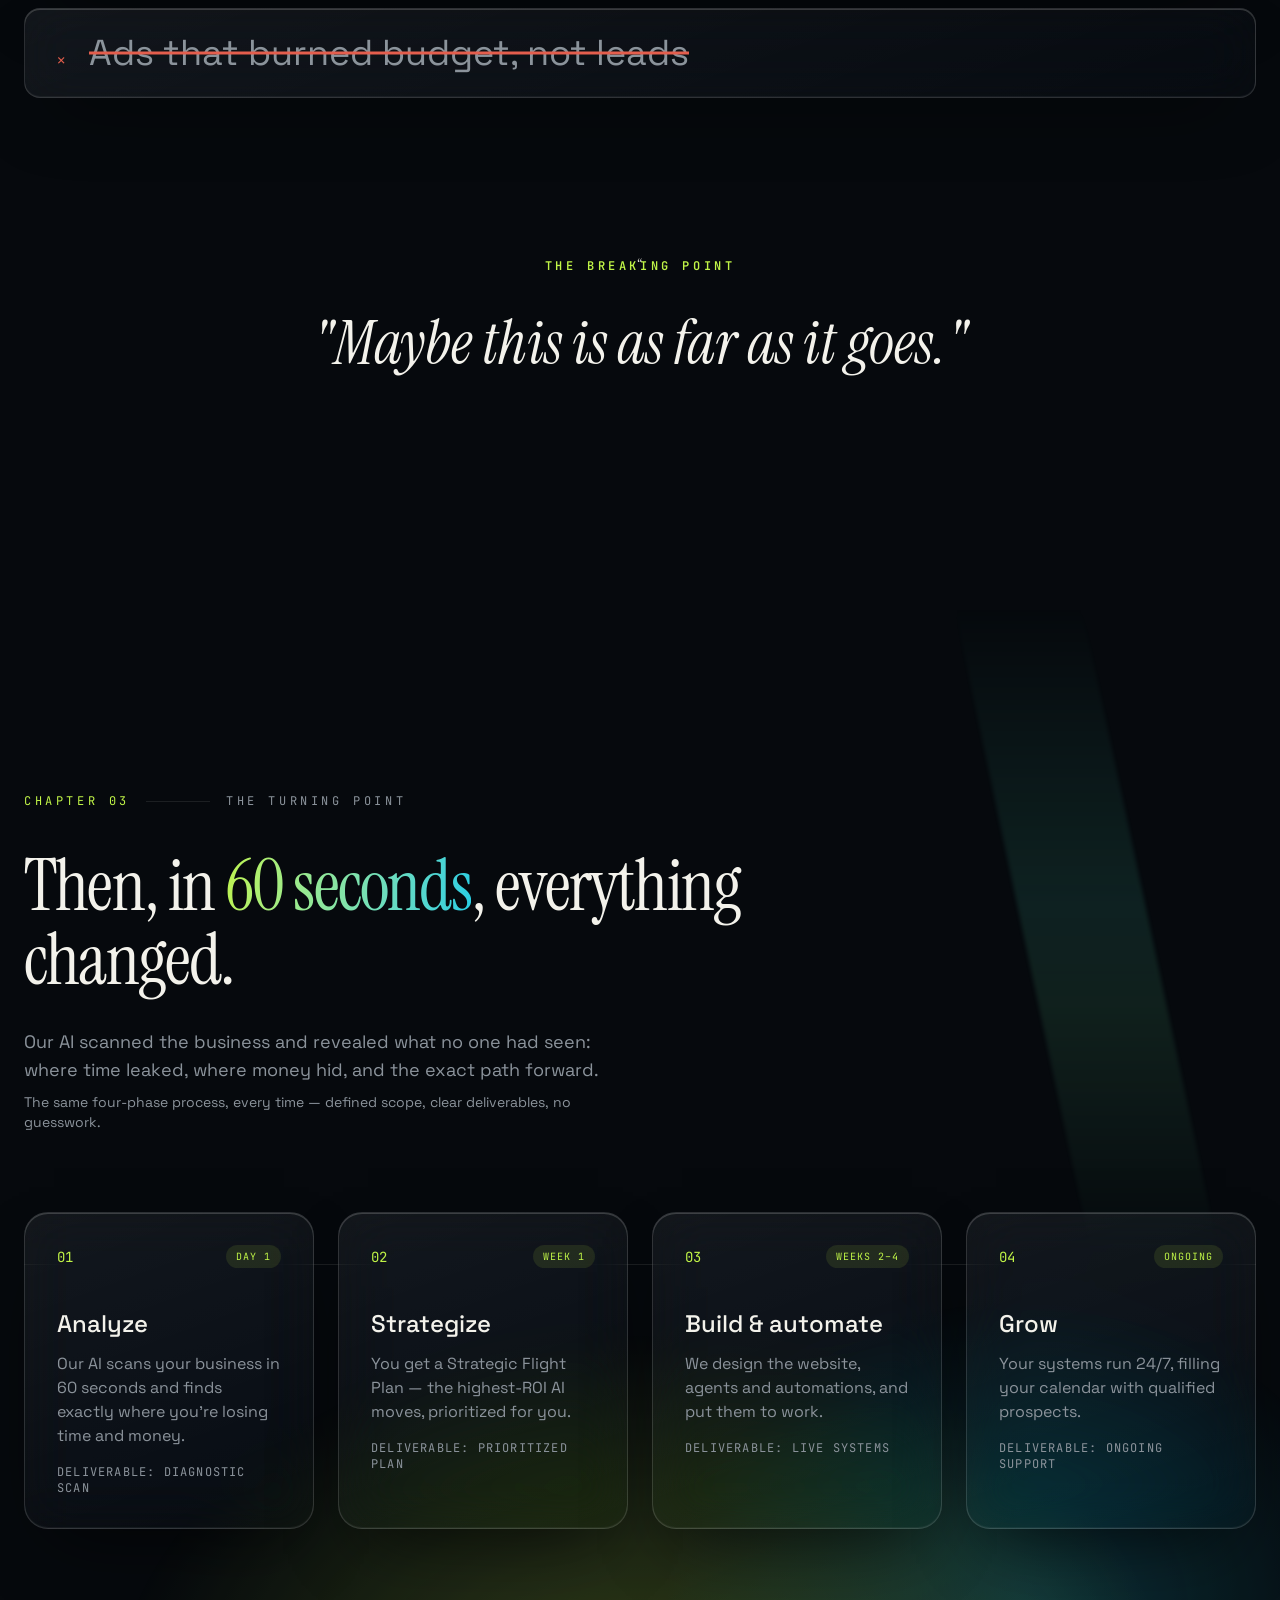
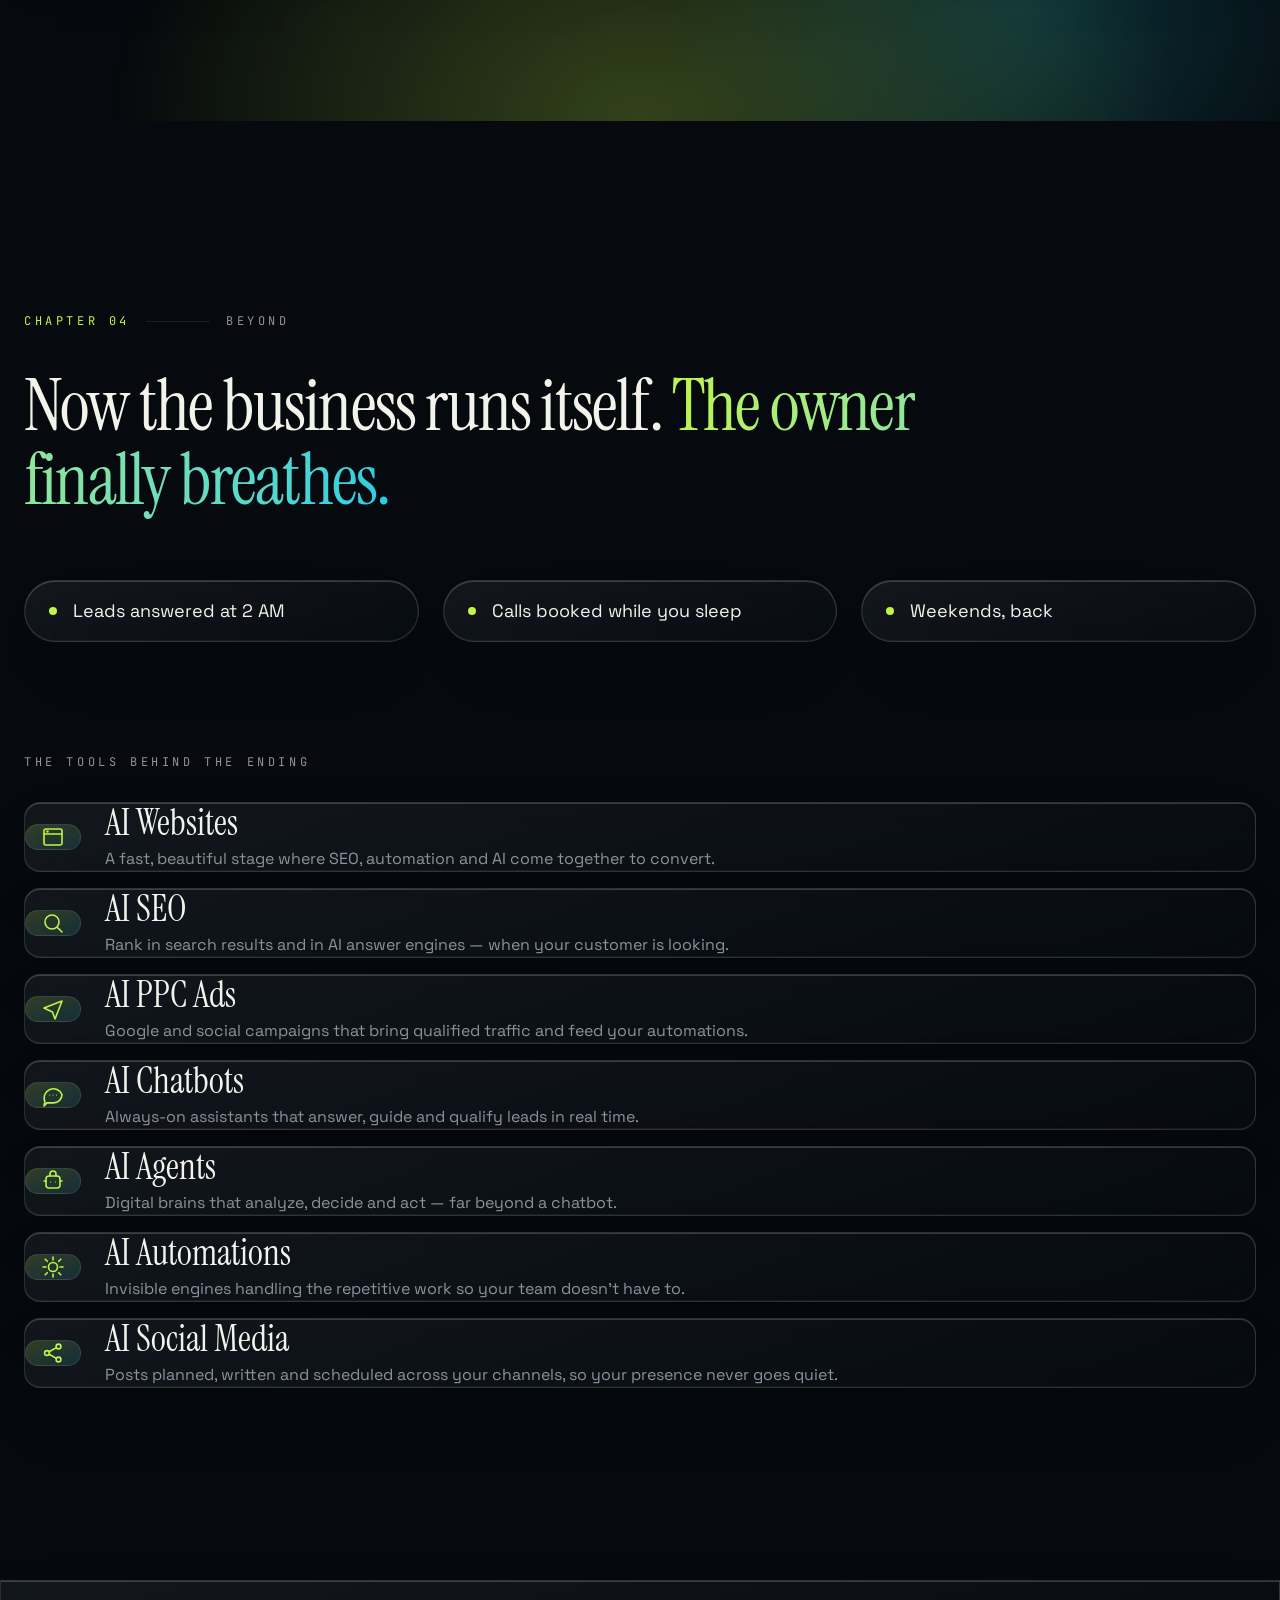
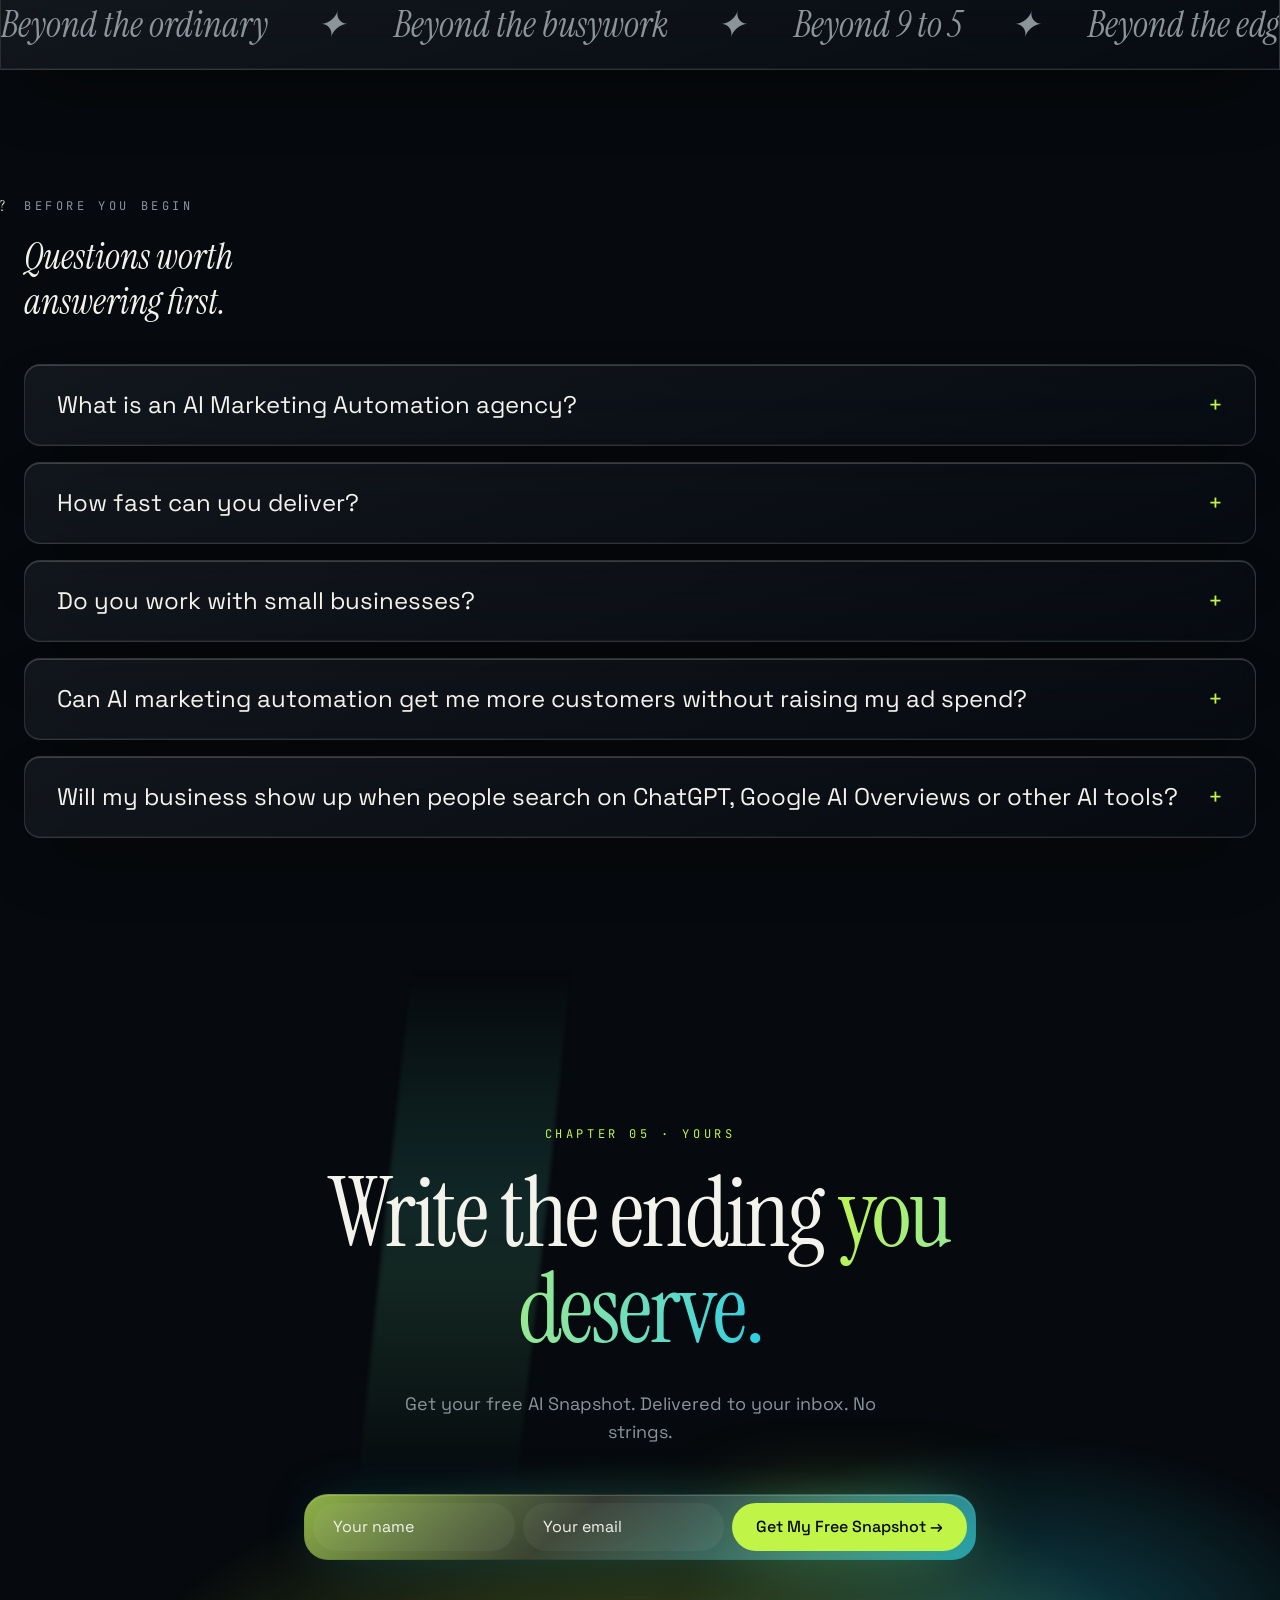
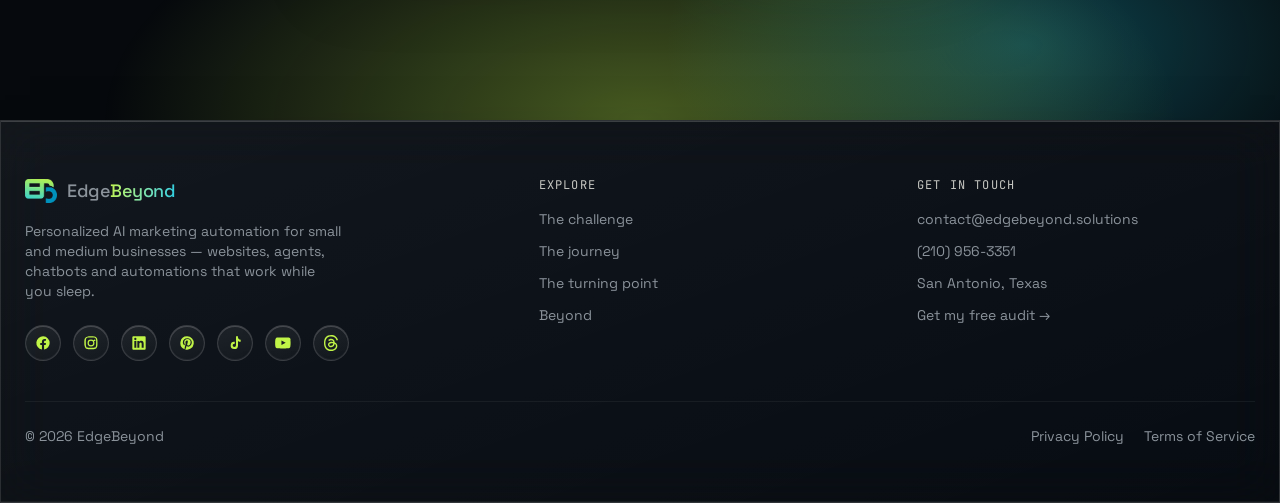
==== commit 47863467: "Site fixes (Enrique review 2026-11-27): scroll-padding-top for anchor offset under fixed nav; hero c" ====
--- a/index.html
+++ b/index.html
@@ -47,6 +47,7 @@
 <link rel="stylesheet" href="https://fonts.googleapis.com/css2?family=Instrument+Serif:ital@0;1&family=JetBrains+Mono:wght@400&family=Space+Grotesk:wght@300;400;500;600&display=swap" media="print" onload="this.media='all'">
 <noscript><link rel="stylesheet" href="https://fonts.googleapis.com/css2?family=Instrument+Serif:ital@0;1&family=JetBrains+Mono:wght@400&family=Space+Grotesk:wght@300;400;500;600&display=swap"></noscript>
 <link rel="stylesheet" href="./styles.css">
+<style>html{scroll-padding-top:6.5rem}</style>
 
 <script type="application/ld+json">
 {
@@ -216,15 +217,15 @@
   <div class="holo-beam absolute left-[15%] top-0 h-[70%] w-20 -skew-x-12 opacity-35 md:w-40 md:opacity-60" aria-hidden="true"></div>
   <div class="holo-beam absolute right-[20%] top-0 h-[55%] w-14 skew-x-6 opacity-25 md:w-24 md:opacity-40" aria-hidden="true"></div>
 
-  <div class="relative mx-auto grid w-full max-w-7xl items-center gap-16 px-6 pb-24 pt-32 lg:grid-cols-2">
+  <div class="relative mx-auto grid w-full max-w-7xl items-center gap-12 px-6 pb-16 pt-28 lg:grid-cols-2">
     <div>
       <p id="heroEyebrow" class="reveal font-mono text-xs uppercase tracking-[0.3em] text-muted-foreground">AI Marketing Automation · San Antonio, TX</p>
-      <h1 class="reveal mt-8 font-display text-6xl leading-[0.95] tracking-tight md:text-8xl">
+      <h1 class="reveal mt-6 font-display text-6xl leading-[0.95] tracking-tight md:text-8xl">
         Every business<br>reaches an edge.<br>
         <em class="text-edge not-italic">Yours goes beyond.</em>
       </h1>
-      <p class="reveal mt-10 max-w-md text-lg text-muted-foreground">This is the story of an owner who almost gave up — and the AI that changed the ending. It might be yours.</p>
-      <div class="reveal mt-10 flex flex-wrap items-center gap-6">
+      <p class="reveal mt-7 max-w-md text-lg text-muted-foreground">This is the story of an owner who almost gave up — and the AI that changed the ending. It might be yours.</p>
+      <div class="reveal mt-8 flex flex-wrap items-center gap-6">
         <a href="./snapshot/" class="rounded-full bg-primary px-7 py-3.5 font-medium text-primary-foreground shadow-glow transition-transform hover:scale-105">Get My Free Audit</a>
         <a href="#challenge" class="group flex items-center gap-3 text-sm text-muted-foreground transition-colors hover:text-foreground">
           <span class="glass flex h-11 w-11 items-center justify-center rounded-full transition-colors group-hover:text-primary">↓</span>
@@ -238,17 +239,17 @@
         <div class="floor-glow absolute -bottom-16 left-1/2 h-40 w-[120%] -translate-x-1/2" aria-hidden="true"></div>
         <div class="tilt-panel relative" id="holoPanel" style="--rx:3deg;--ry:-4deg">
           <div class="glass absolute inset-0 translate-x-5 translate-y-5 rounded-3xl opacity-40" aria-hidden="true"></div>
-          <div class="glass-edge relative rounded-3xl p-6 md:p-8">
+          <div class="glass-edge relative rounded-3xl p-5 md:p-6">
             <div class="flex items-center gap-2">
               <span class="h-2.5 w-2.5 rounded-full bg-pain/80"></span>
               <span class="h-2.5 w-2.5 rounded-full bg-primary/70"></span>
               <span class="h-2.5 w-2.5 rounded-full bg-accent/80"></span>
               <span class="ml-3 font-mono text-[10px] uppercase tracking-[0.25em] text-muted-foreground">edgebeyond · preview</span>
             </div>
-            <p class="mt-6 font-display text-3xl italic tracking-tight md:text-4xl">Your business, <span class="text-edge">beyond.</span></p>
+            <p class="mt-4 font-display text-3xl italic tracking-tight md:text-4xl">Your business, <span class="text-edge">beyond.</span></p>
             <p class="mt-1 font-mono text-[10px] uppercase tracking-widest text-muted-foreground">Example of what an EdgeBeyond dashboard can look like</p>
-            <div class="mt-6 grid grid-cols-5 gap-4">
-              <div class="col-span-5 flex flex-col gap-4 md:col-span-3">
+            <div class="mt-4 grid grid-cols-5 gap-3">
+              <div class="col-span-5 flex flex-col gap-3 md:col-span-3">
                 <div class="glass layer-1 rounded-2xl p-4">
                   <div class="flex items-center justify-between">
                     <span class="flex items-center gap-1.5 font-mono text-[10px] uppercase tracking-widest text-muted-foreground">
@@ -273,18 +274,19 @@
                 </div>
                 <div class="glass layer-1 flex-1 rounded-2xl p-4">
                   <p class="font-mono text-[10px] uppercase tracking-widest text-muted-foreground">Recent activity</p>
-                  <ul class="mt-2.5 flex flex-col"><li class="flex items-center gap-2.5 border-b border-border/60 py-2 last:border-0"><span class="flex h-6 w-6 shrink-0 items-center justify-center rounded-full bg-primary/15 text-primary font-mono text-[10px]">✓</span><span class="min-w-0 flex-1"><span class="block text-sm leading-tight">Lead answered</span><span class="mt-0.5 block font-mono text-[10px] text-muted-foreground">11:47 PM</span></span><span class="shrink-0 rounded-full px-2 py-0.5 font-mono text-[9px] font-medium bg-primary/15 text-primary">Resolved</span></li><li class="flex items-center gap-2.5 border-b border-border/60 py-2 last:border-0"><span class="flex h-6 w-6 shrink-0 items-center justify-center rounded-full bg-accent/15 text-accent font-mono text-[10px]">✓</span><span class="min-w-0 flex-1"><span class="block text-sm leading-tight">Appointment booked</span><span class="mt-0.5 block font-mono text-[10px] text-muted-foreground">2:14 AM</span></span><span class="shrink-0 rounded-full px-2 py-0.5 font-mono text-[9px] font-medium bg-accent text-background">Booked</span></li><li class="flex items-center gap-2.5 border-b border-border/60 py-2 last:border-0"><span class="flex h-6 w-6 shrink-0 items-center justify-center rounded-full bg-primary/15 text-primary font-mono text-[10px]">✓</span><span class="min-w-0 flex-1"><span class="block text-sm leading-tight">Review requested</span><span class="mt-0.5 block font-mono text-[10px] text-muted-foreground">6:30 AM</span></span><span class="shrink-0 rounded-full px-2 py-0.5 font-mono text-[9px] font-medium bg-primary/15 text-primary">Sent</span></li></ul>
+                  <ul class="mt-2.5 flex flex-col"><li class="flex items-center gap-2.5 border-b border-border/60 py-1.5 last:border-0"><span class="flex h-6 w-6 shrink-0 items-center justify-center rounded-full bg-primary/15 text-primary font-mono text-[10px]">✓</span><span class="min-w-0 flex-1"><span class="block text-sm leading-tight">Lead answered</span><span class="mt-0.5 block font-mono text-[10px] text-muted-foreground">11:47 PM</span></span><span class="shrink-0 rounded-full px-2 py-0.5 font-mono text-[9px] font-medium bg-primary/15 text-primary">Resolved</span></li><li class="flex items-center gap-2.5 border-b border-border/60 py-1.5 last:border-0"><span class="flex h-6 w-6 shrink-0 items-center justify-center rounded-full bg-accent/15 text-accent font-mono text-[10px]">✓</span><span class="min-w-0 flex-1"><span class="block text-sm leading-tight">Appointment booked</span><span class="mt-0.5 block font-mono text-[10px] text-muted-foreground">2:14 AM</span></span><span class="shrink-0 rounded-full px-2 py-0.5 font-mono text-[9px] font-medium bg-accent text-background">Booked</span></li><li class="flex items-center gap-2.5 border-b border-border/60 py-1.5 last:border-0"><span class="flex h-6 w-6 shrink-0 items-center justify-center rounded-full bg-primary/15 text-primary font-mono text-[10px]">✓</span><span class="min-w-0 flex-1"><span class="block text-sm leading-tight">Review requested</span><span class="mt-0.5 block font-mono text-[10px] text-muted-foreground">6:30 AM</span></span><span class="shrink-0 rounded-full px-2 py-0.5 font-mono text-[9px] font-medium bg-primary/15 text-primary">Sent</span></li></ul>
                 </div>
               </div>
 
-              <div class="col-span-5 flex flex-col gap-4 md:col-span-2">
+              <div class="col-span-5 flex flex-col gap-3 md:col-span-2">
                 <div class="glass layer-1 relative rounded-2xl p-4">
                   <p class="flex items-center gap-1.5 font-mono text-[10px] uppercase tracking-widest text-muted-foreground">
                     <svg viewBox="0 0 16 16" class="h-3 w-3" fill="none" aria-hidden="true"><path d="M2 2v12h12" stroke="currentColor" stroke-width="1.6" stroke-linecap="round"></path><rect x="4" y="8" width="2" height="4" rx="0.6" fill="currentColor"></rect><rect x="7.5" y="5" width="2" height="7" rx="0.6" fill="currentColor"></rect><rect x="11" y="6.5" width="2" height="5.5" rx="0.6" fill="currentColor"></rect></svg>
                     Booked calls
+                    <span class="ml-auto rounded-full bg-primary/15 px-2 py-0.5 font-mono text-[10px] font-medium normal-case tracking-normal text-primary">▲ 18% vs last month</span>
                   </p>
-                  <div class="mt-2 flex items-baseline gap-2"><span class="font-display text-3xl tracking-tight">32</span><span class="text-xs text-muted-foreground">calls this month</span></div>
-                  <div class="mt-3 flex items-end gap-1.5" style="height:92px"><span class="flex flex-1 flex-col items-center gap-1"><span class="font-mono text-[9px]">&nbsp;</span><span class="w-full rounded-sm bg-gradient-to-t from-accent/30 to-primary/80" style="height:30%"></span><span class="font-mono text-[9px] text-muted-foreground">M</span></span><span class="flex flex-1 flex-col items-center gap-1"><span class="font-mono text-[9px]">&nbsp;</span><span class="w-full rounded-sm bg-gradient-to-t from-accent/30 to-primary/80" style="height:45%"></span><span class="font-mono text-[9px] text-muted-foreground">T</span></span><span class="flex flex-1 flex-col items-center gap-1"><span class="font-mono text-[9px]">&nbsp;</span><span class="w-full rounded-sm bg-gradient-to-t from-accent/30 to-primary/80" style="height:38%"></span><span class="font-mono text-[9px] text-muted-foreground">W</span></span><span class="flex flex-1 flex-col items-center gap-1"><span class="font-mono text-[9px]">&nbsp;</span><span class="w-full rounded-sm bg-gradient-to-t from-accent/30 to-primary/80" style="height:55%"></span><span class="font-mono text-[9px] text-muted-foreground">T</span></span><span class="flex flex-1 flex-col items-center gap-1"><span class="font-mono text-[9px]">&nbsp;</span><span class="w-full rounded-sm bg-gradient-to-t from-accent/30 to-primary/80" style="height:50%"></span><span class="font-mono text-[9px] text-muted-foreground">F</span></span><span class="flex flex-1 flex-col items-center gap-1"><span class="font-mono text-[9px]">&nbsp;</span><span class="w-full rounded-sm bg-gradient-to-t from-accent/30 to-primary/80" style="height:70%"></span><span class="font-mono text-[9px] text-muted-foreground">S</span></span><span class="flex flex-1 flex-col items-center gap-1"><span class="font-mono text-[9px] font-bold text-primary">9</span><span class="w-full rounded-sm bg-gradient-to-t from-accent/30 to-primary/80 shadow-glow" style="height:85%"></span><span class="font-mono text-[9px] text-muted-foreground">S</span></span></div>
+                  <div class="mt-2 flex items-baseline gap-2"><span class="font-display text-4xl tracking-tight">32</span><span class="text-xs text-muted-foreground">calls this month</span></div>
+                  <div class="mt-3 flex items-end gap-1.5" style="height:74px"><span class="flex flex-1 flex-col items-center gap-1"><span class="font-mono text-[9px] text-muted-foreground">2</span><span class="w-full rounded-sm bg-gradient-to-t from-accent/30 to-primary/80" style="height:25%"></span><span class="font-mono text-[9px] text-muted-foreground">M</span></span><span class="flex flex-1 flex-col items-center gap-1"><span class="font-mono text-[9px] text-muted-foreground">4</span><span class="w-full rounded-sm bg-gradient-to-t from-accent/30 to-primary/80" style="height:50%"></span><span class="font-mono text-[9px] text-muted-foreground">T</span></span><span class="flex flex-1 flex-col items-center gap-1"><span class="font-mono text-[9px] text-muted-foreground">3</span><span class="w-full rounded-sm bg-gradient-to-t from-accent/30 to-primary/80" style="height:38%"></span><span class="font-mono text-[9px] text-muted-foreground">W</span></span><span class="flex flex-1 flex-col items-center gap-1"><span class="font-mono text-[9px] text-muted-foreground">5</span><span class="w-full rounded-sm bg-gradient-to-t from-accent/30 to-primary/80" style="height:63%"></span><span class="font-mono text-[9px] text-muted-foreground">T</span></span><span class="flex flex-1 flex-col items-center gap-1"><span class="font-mono text-[9px] text-muted-foreground">4</span><span class="w-full rounded-sm bg-gradient-to-t from-accent/30 to-primary/80" style="height:50%"></span><span class="font-mono text-[9px] text-muted-foreground">F</span></span><span class="flex flex-1 flex-col items-center gap-1"><span class="font-mono text-[9px] text-muted-foreground">6</span><span class="w-full rounded-sm bg-gradient-to-t from-accent/30 to-primary/80" style="height:75%"></span><span class="font-mono text-[9px] text-muted-foreground">S</span></span><span class="flex flex-1 flex-col items-center gap-1"><span class="font-mono text-[9px] font-bold text-primary">8</span><span class="w-full rounded-sm bg-gradient-to-t from-accent/30 to-primary/80 shadow-glow" style="height:100%"></span><span class="font-mono text-[9px] text-muted-foreground">S</span></span></div>
                 </div>
                 <div class="glass layer-1 flex items-center gap-3 rounded-2xl p-4">
                   <span class="relative inline-flex shrink-0"><svg viewBox="0 0 40 40" class="h-12 w-12" aria-hidden="true">
@@ -519,7 +521,7 @@
   <div class="holo-beam absolute left-[30%] top-0 h-[70%] w-20 -skew-x-6 opacity-30 md:w-40 md:opacity-50" aria-hidden="true"></div>
   <div class="relative mx-auto max-w-4xl px-6 text-center">
     <p class="reveal font-mono text-xs uppercase tracking-[0.3em] text-primary">Chapter 05 · Yours</p>
-    <h2 class="reveal mt-8 font-display text-6xl leading-none tracking-tight md:text-8xl">Write the ending <em class="text-edge not-italic">you deserve.</em></h2>
+    <h2 class="reveal mt-6 font-display text-6xl leading-none tracking-tight md:text-8xl">Write the ending <em class="text-edge not-italic">you deserve.</em></h2>
     <p class="reveal mx-auto mt-8 max-w-lg text-lg text-muted-foreground">Get your free AI Snapshot. Delivered to your inbox. No strings.</p>
     <form id="roadmapForm" class="reveal glass-edge mx-auto mt-12 max-w-2xl rounded-3xl p-2 text-left">
       <div id="roadmapStep1" class="flex flex-col gap-2 sm:flex-row sm:items-center">
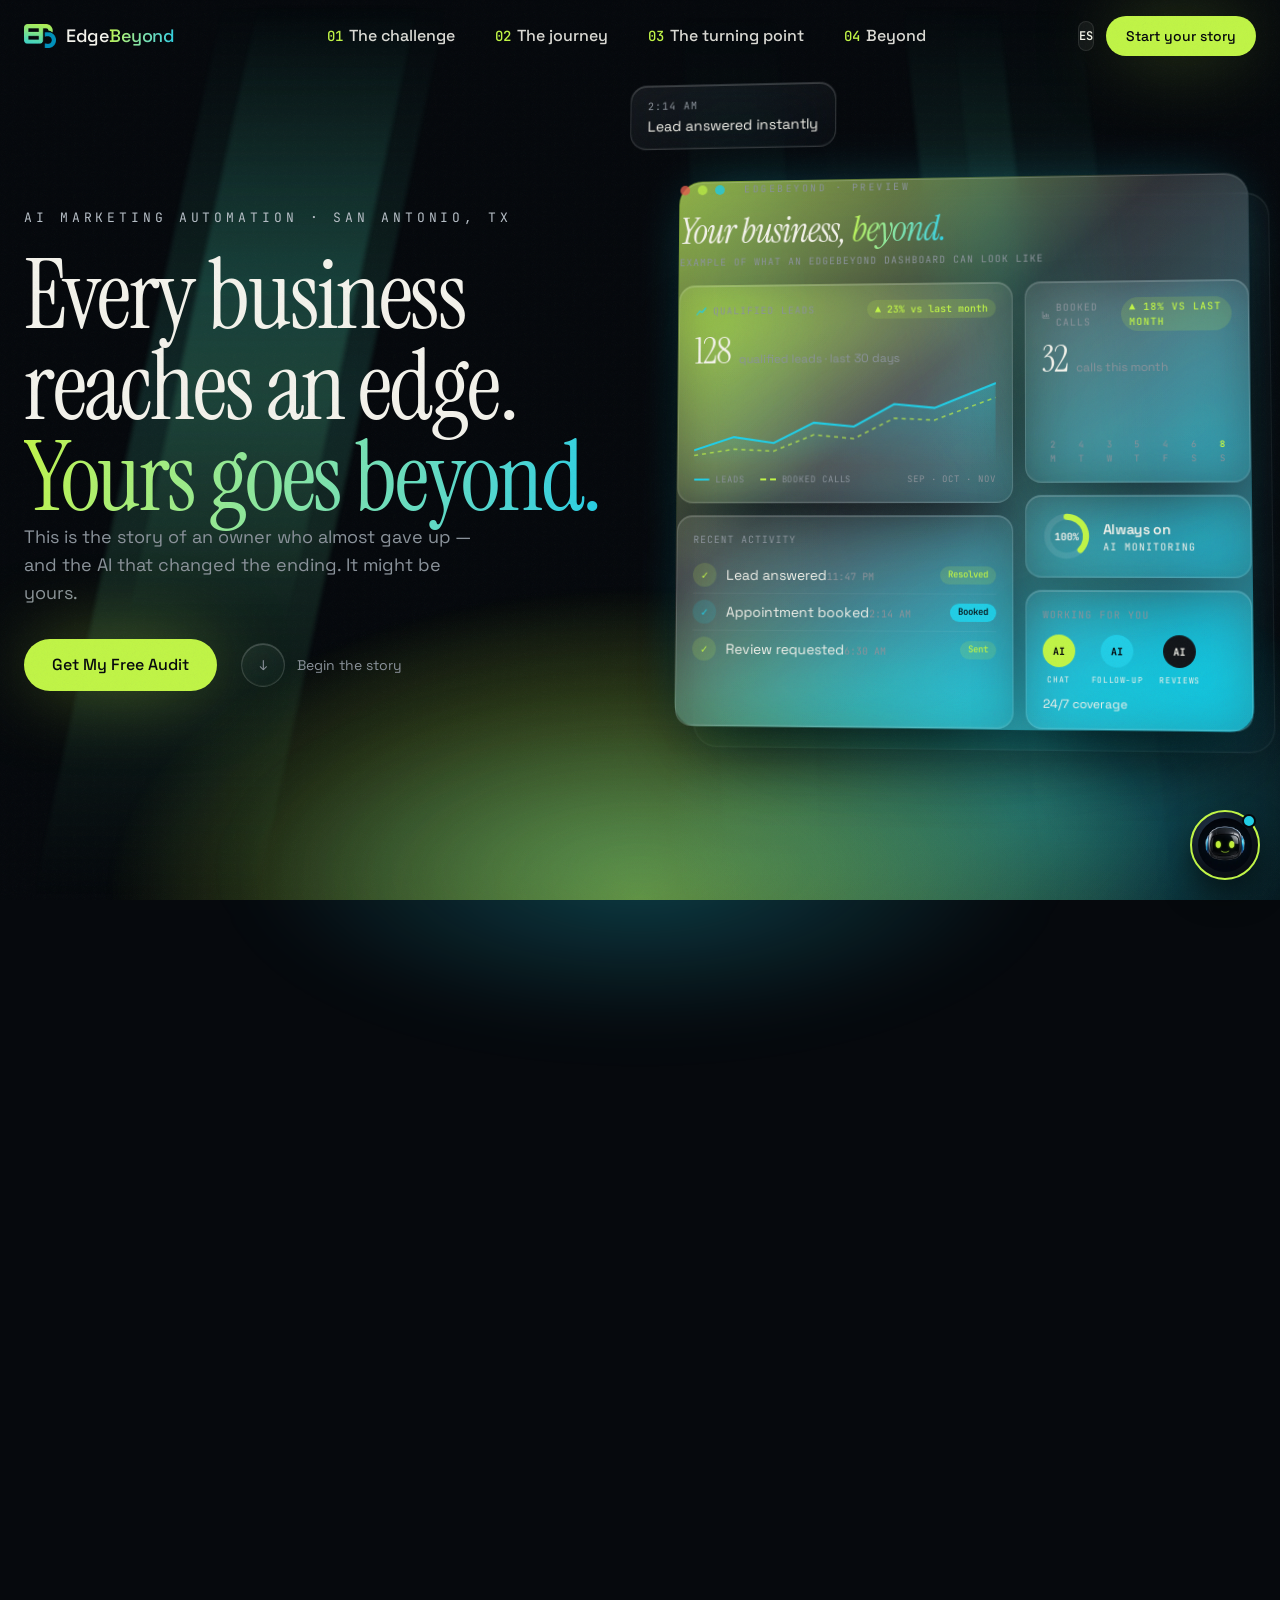
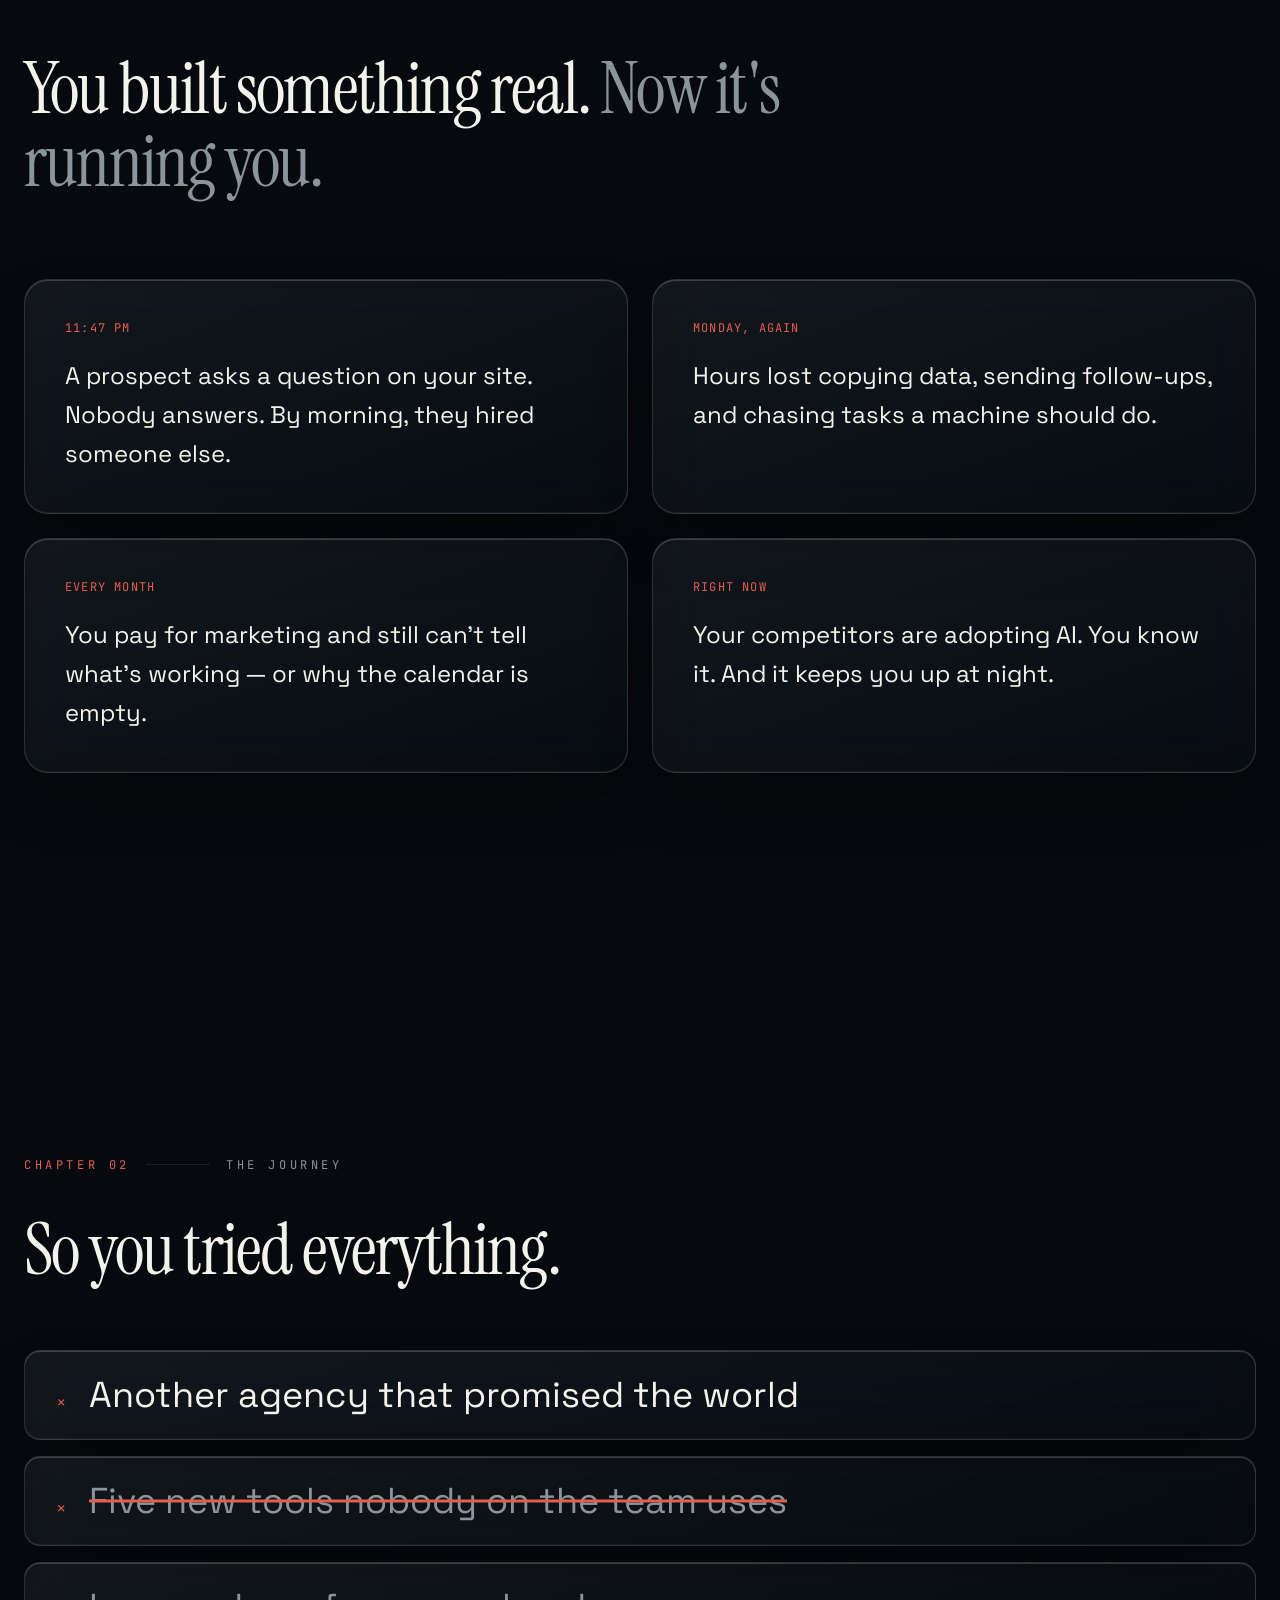
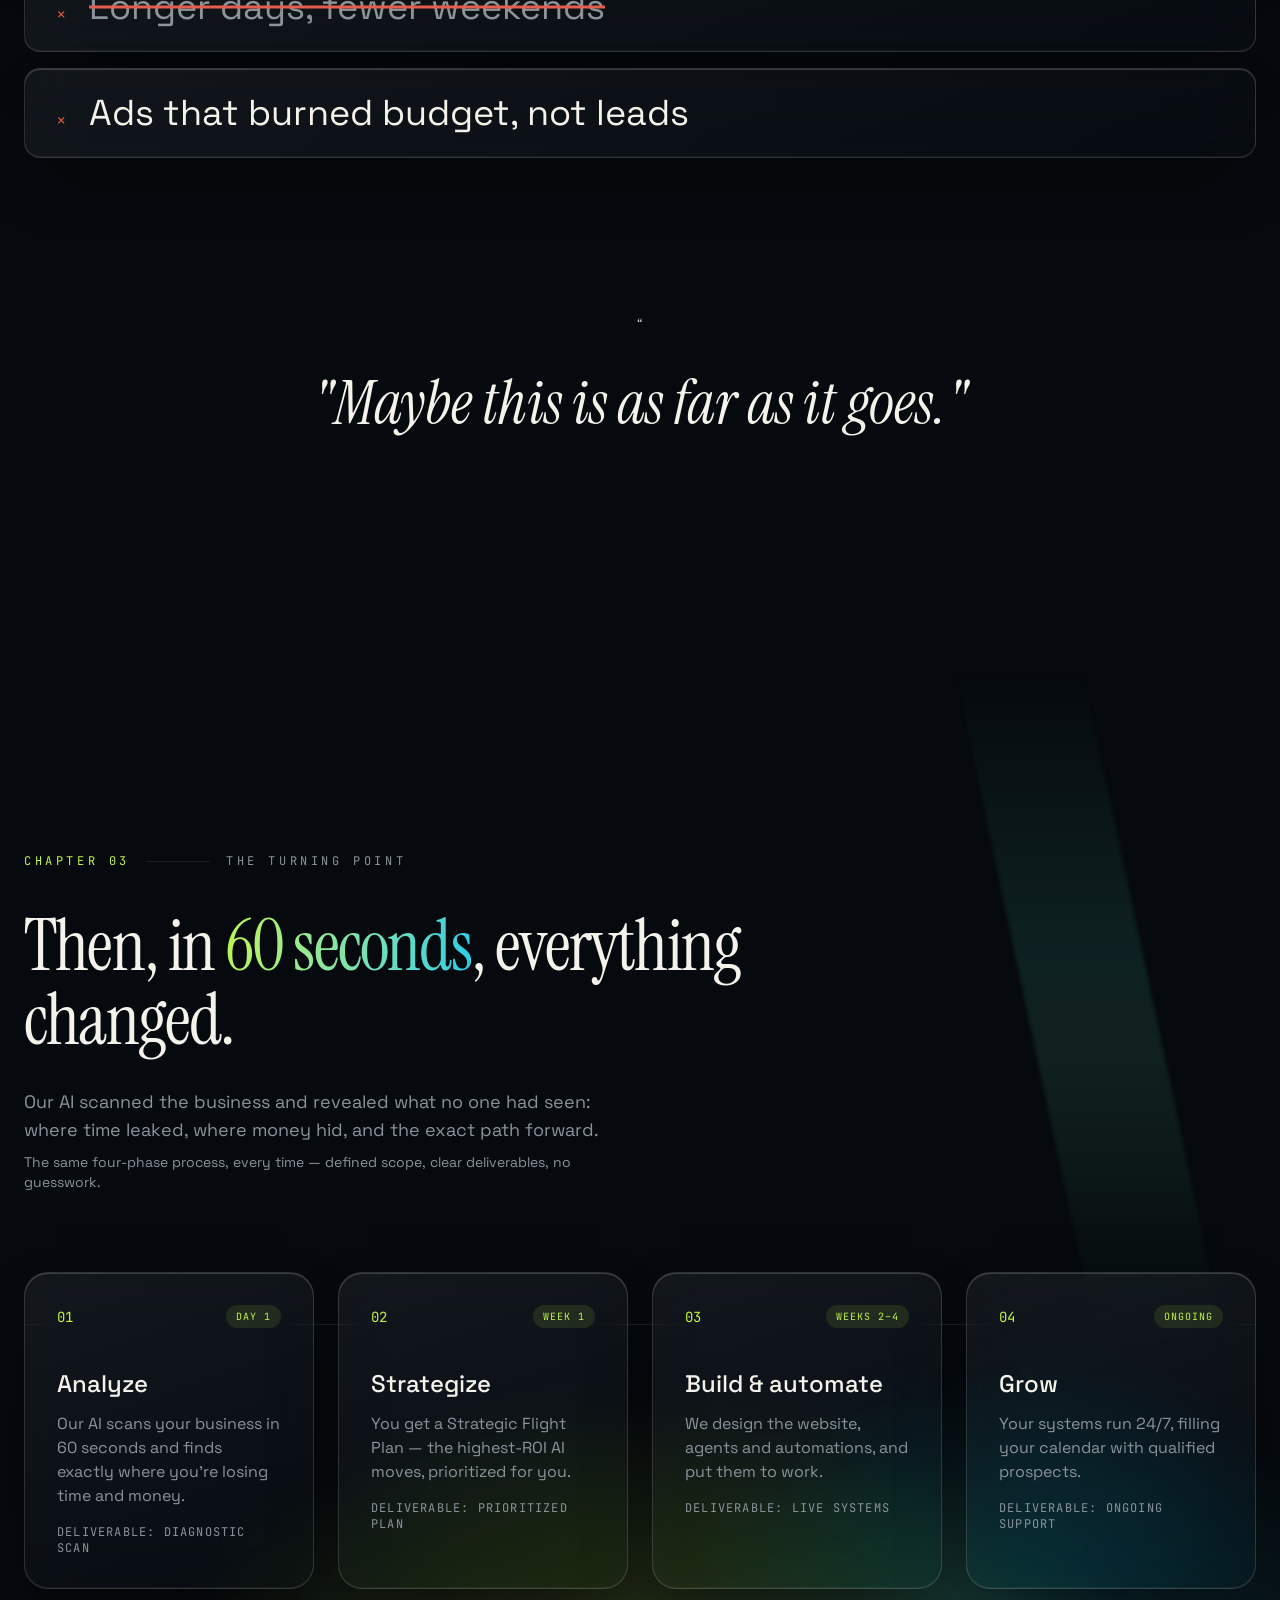
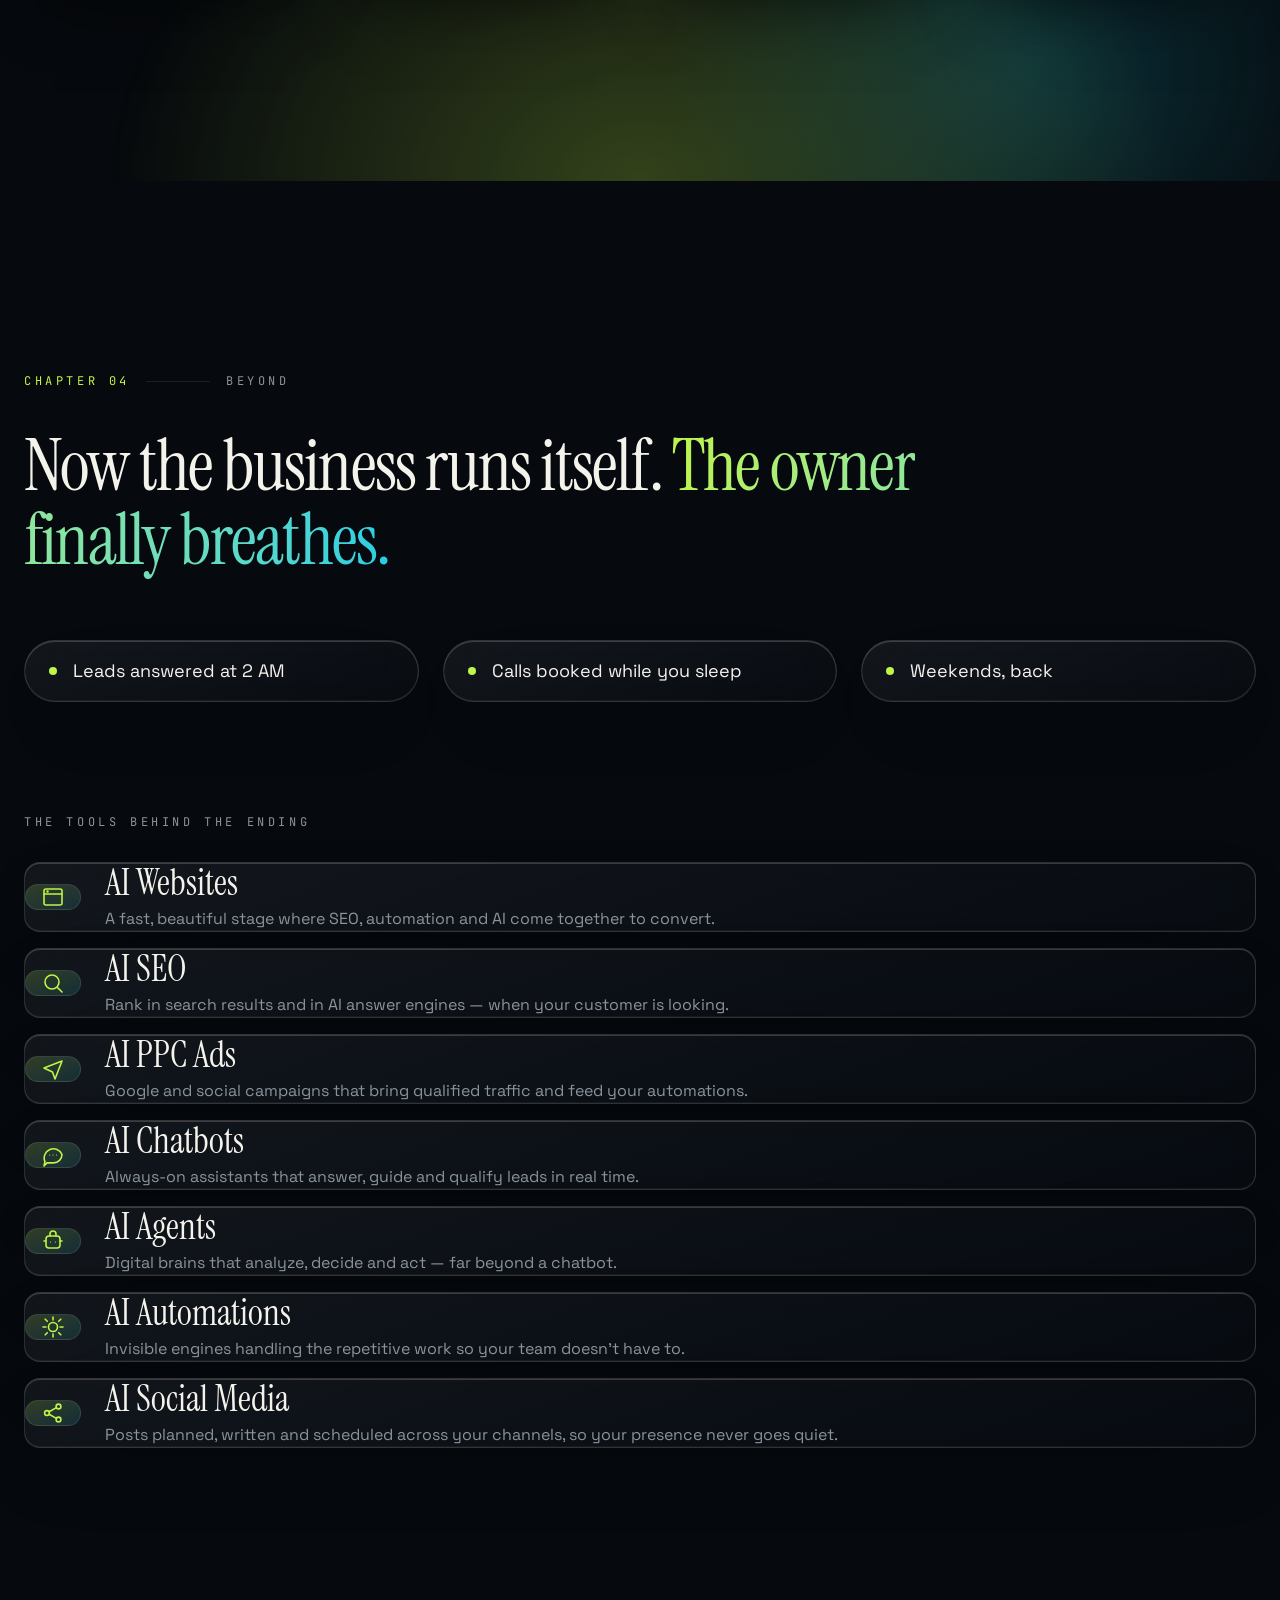
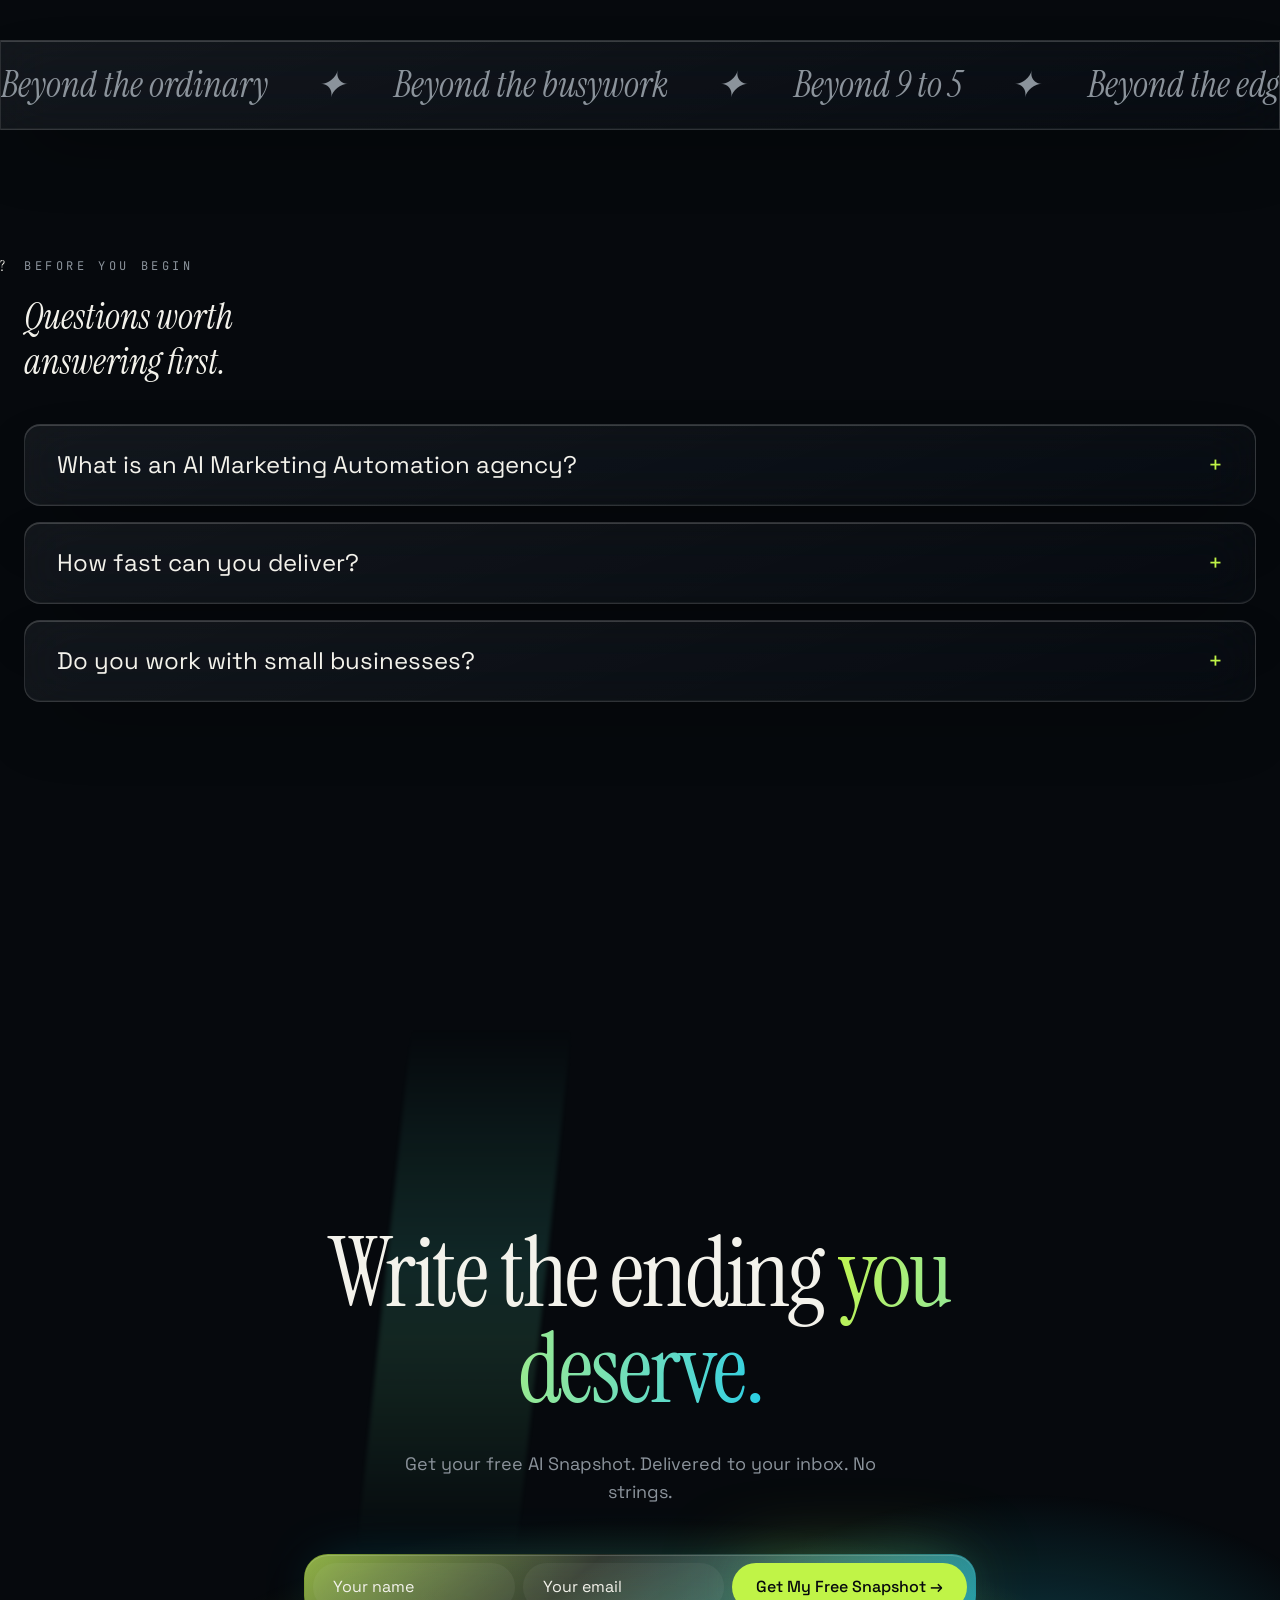
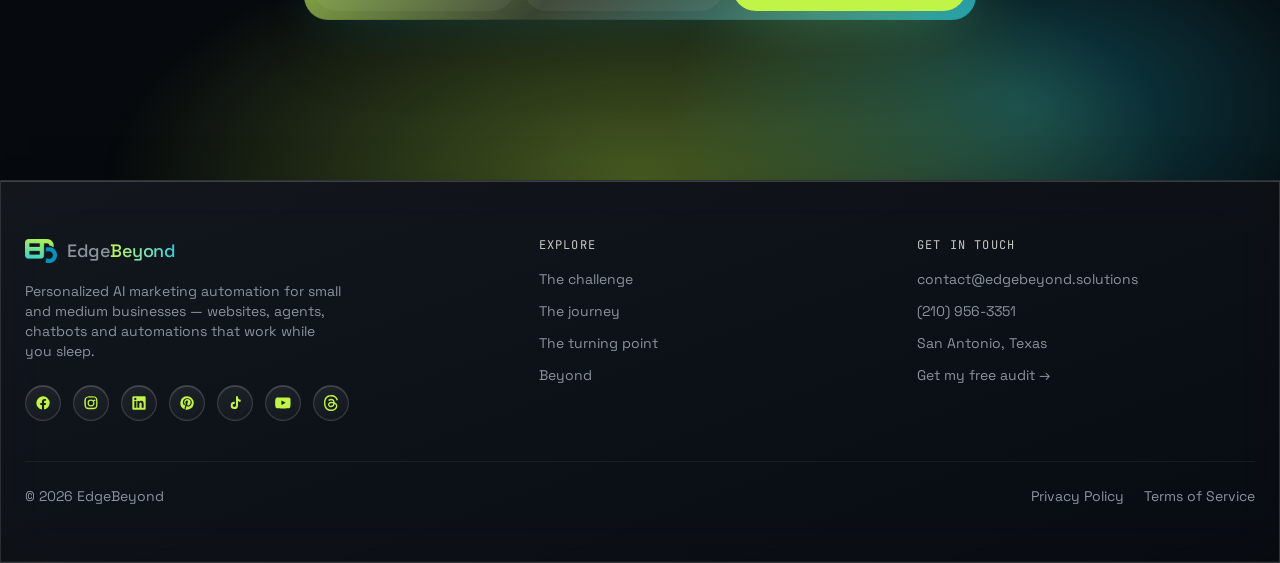
==== commit 648f589f: "Intro section fixes (Enrique review 2026-11-27): top padding so the 'What we actually do' label no l" ====
--- a/index.html
+++ b/index.html
@@ -317,11 +317,11 @@
 </section>
 
 <!-- WHAT WE DO — definition-first, keyword-rich for search & AI answer engines -->
-<section class="mx-auto max-w-4xl px-6 pb-28 text-center">
+<section class="mx-auto max-w-4xl px-6 pb-28 pt-24 text-center">
   <div class="reveal mb-7 flex items-center justify-center gap-4 font-mono text-xs uppercase tracking-[0.3em] text-muted-foreground">
     <span class="h-px w-12 bg-border"></span>What we actually do<span class="h-px w-12 bg-border"></span>
   </div>
-  <h2 class="reveal font-display text-2xl italic tracking-tight md:text-3xl">AI marketing automation for small business, with personalized attention.</h2>
+  <h2 class="reveal font-display text-4xl italic leading-[1.08] tracking-tight md:text-5xl">AI marketing automation for small business, with <span class="text-edge">personalized attention.</span></h2>
   <p class="reveal mx-auto mt-4 max-w-2xl text-muted-foreground">EdgeBeyond is an AI marketing automation agency for small and medium businesses in San Antonio, TX. We build AI websites, AI agents, AI chatbots and AI SEO so your business gets found in Google, ChatGPT, AI Overviews and other AI search tools — and converts more of the traffic you already have, without a bigger ad budget.</p>
   <div class="reveal mt-8 flex flex-wrap justify-center gap-2.5">
     <span class="rounded-full border border-primary/30 px-4 py-2 font-mono text-xs" style="background:color-mix(in oklab, var(--primary) 8%, transparent); color:color-mix(in oklab, var(--primary) 85%, var(--foreground));">AI Websites</span>
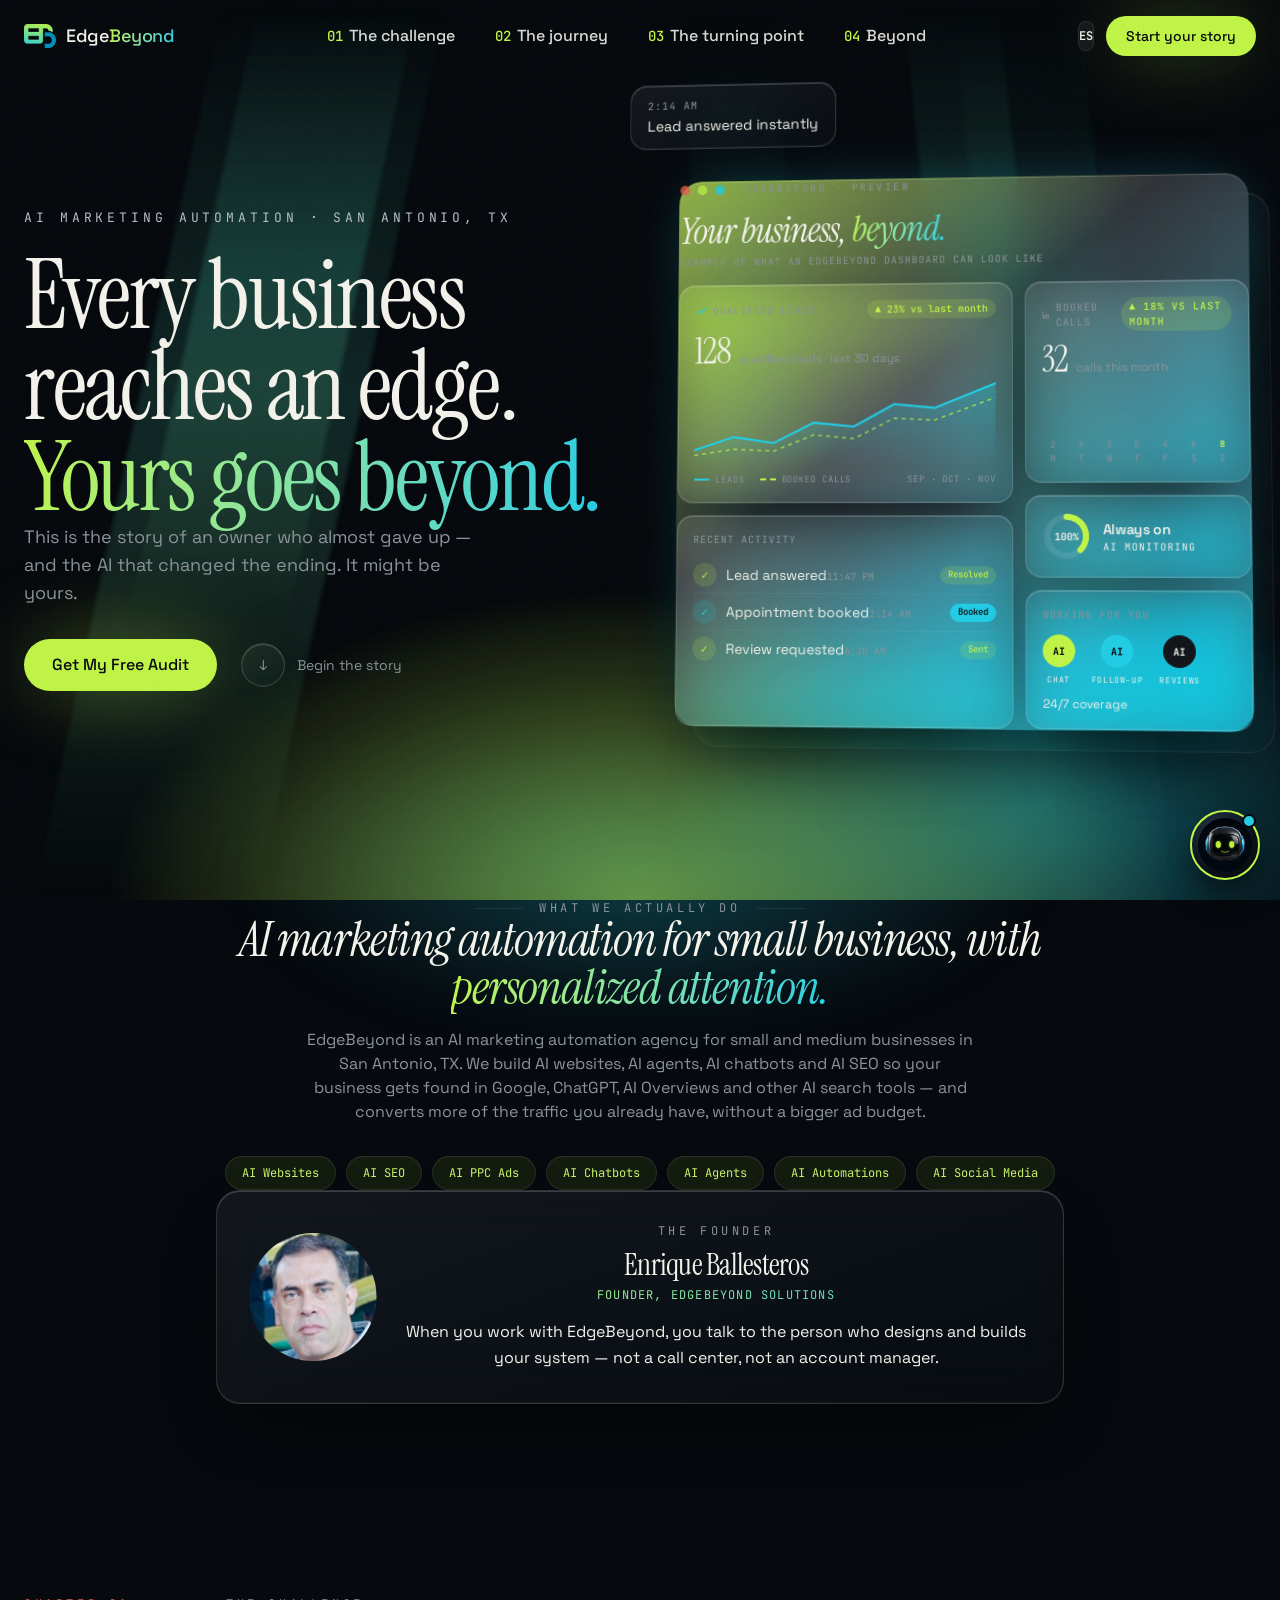
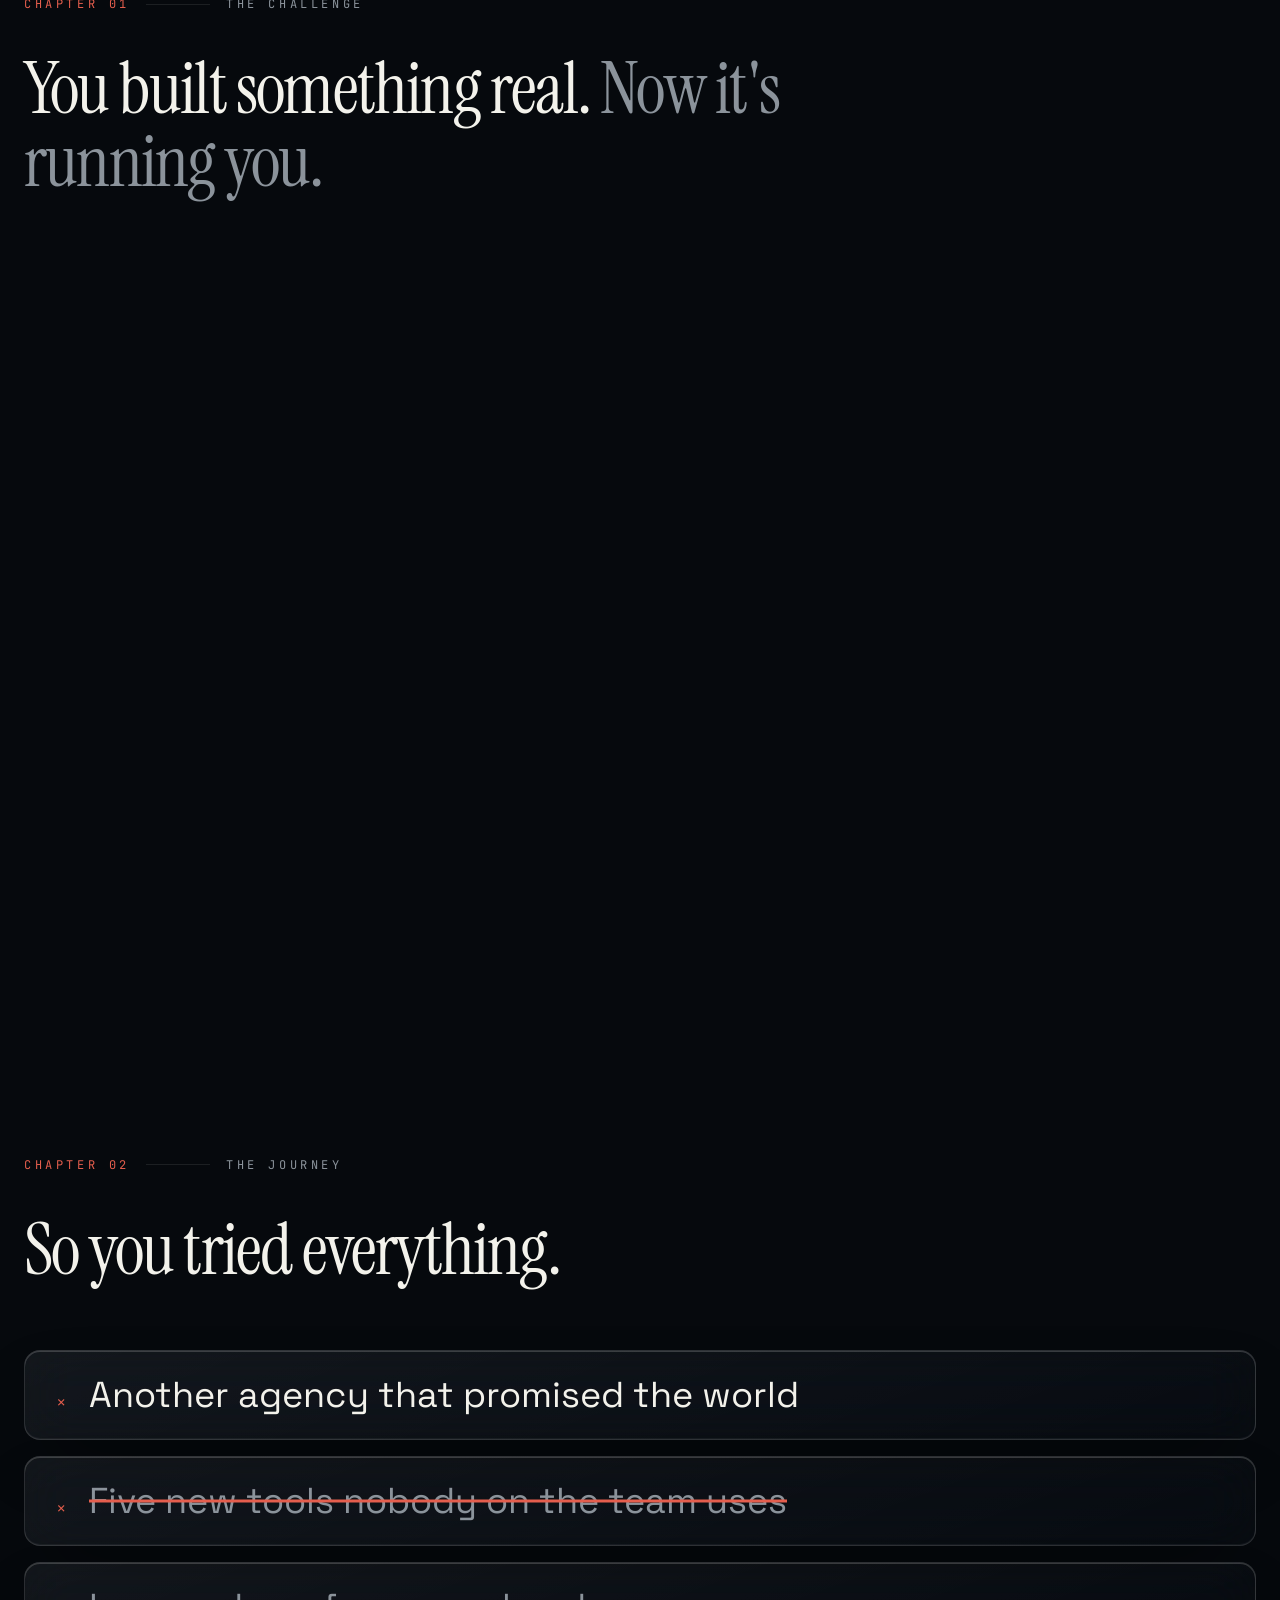
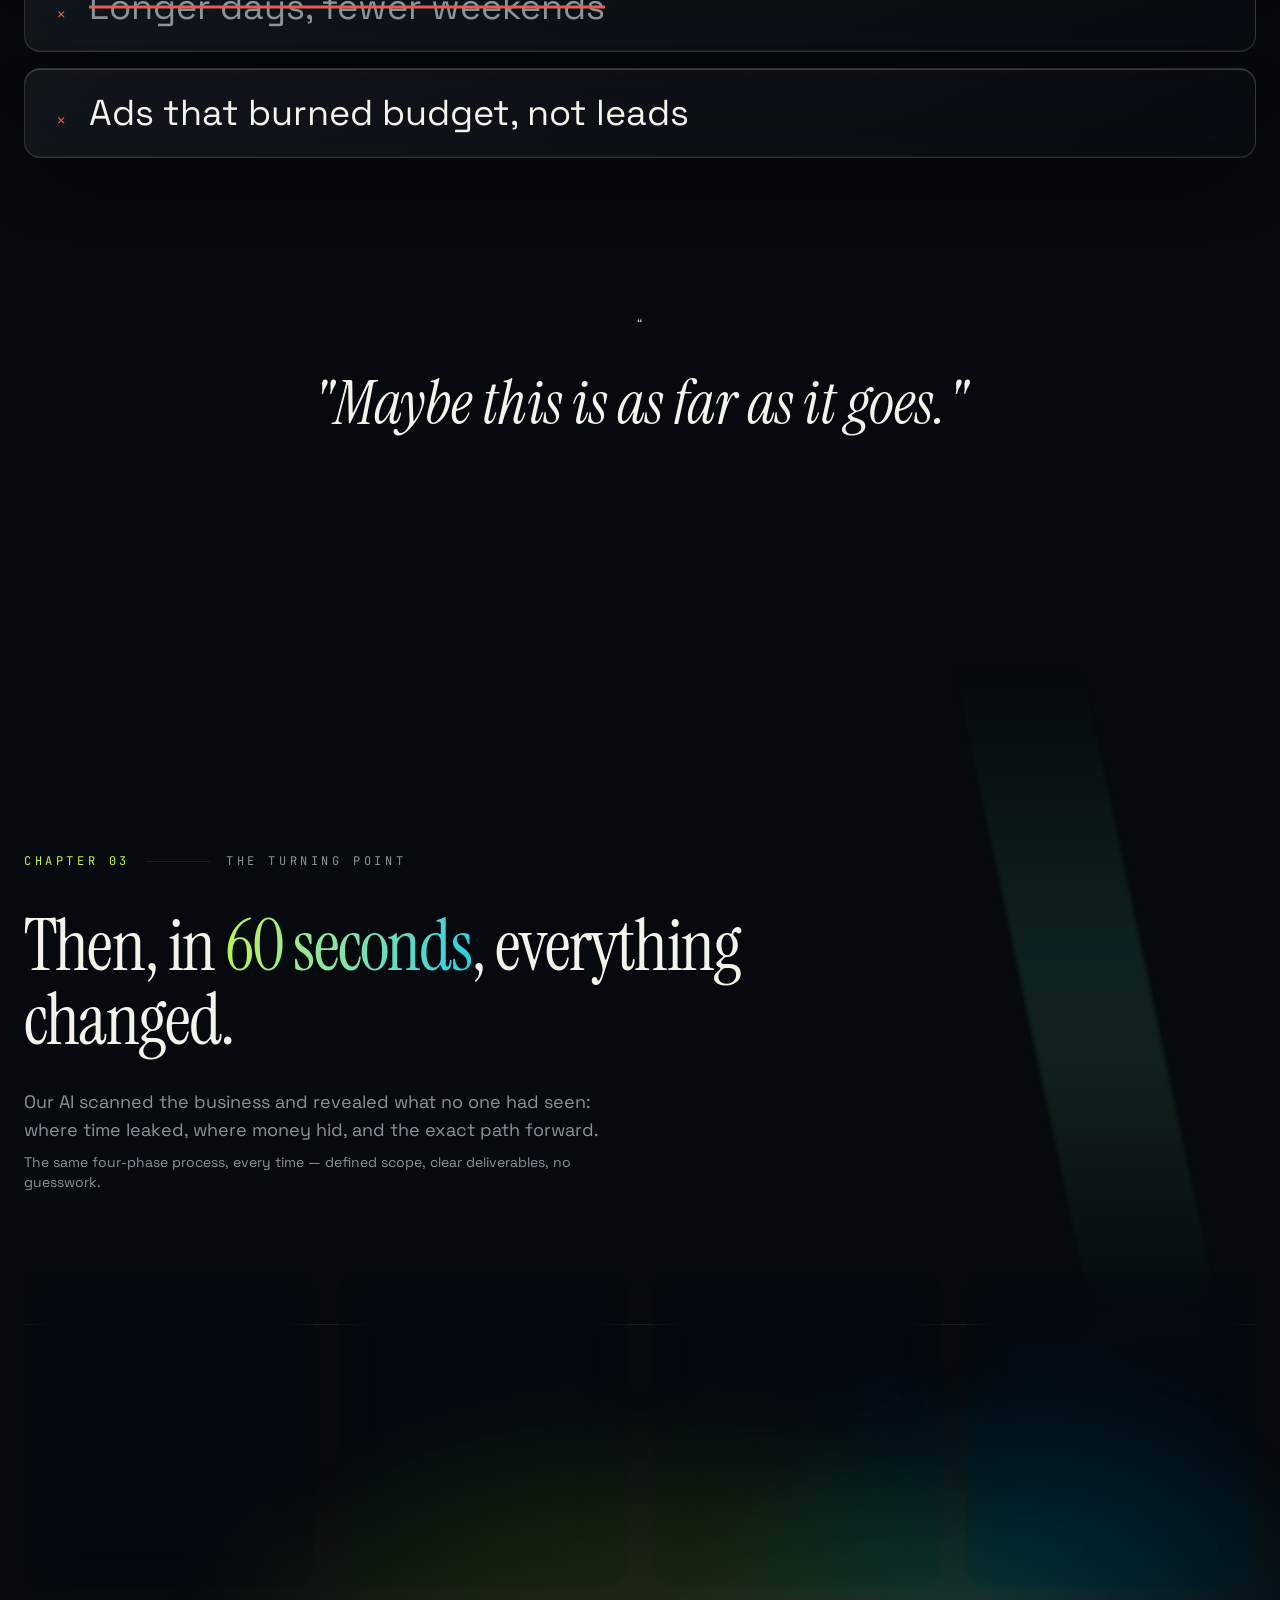
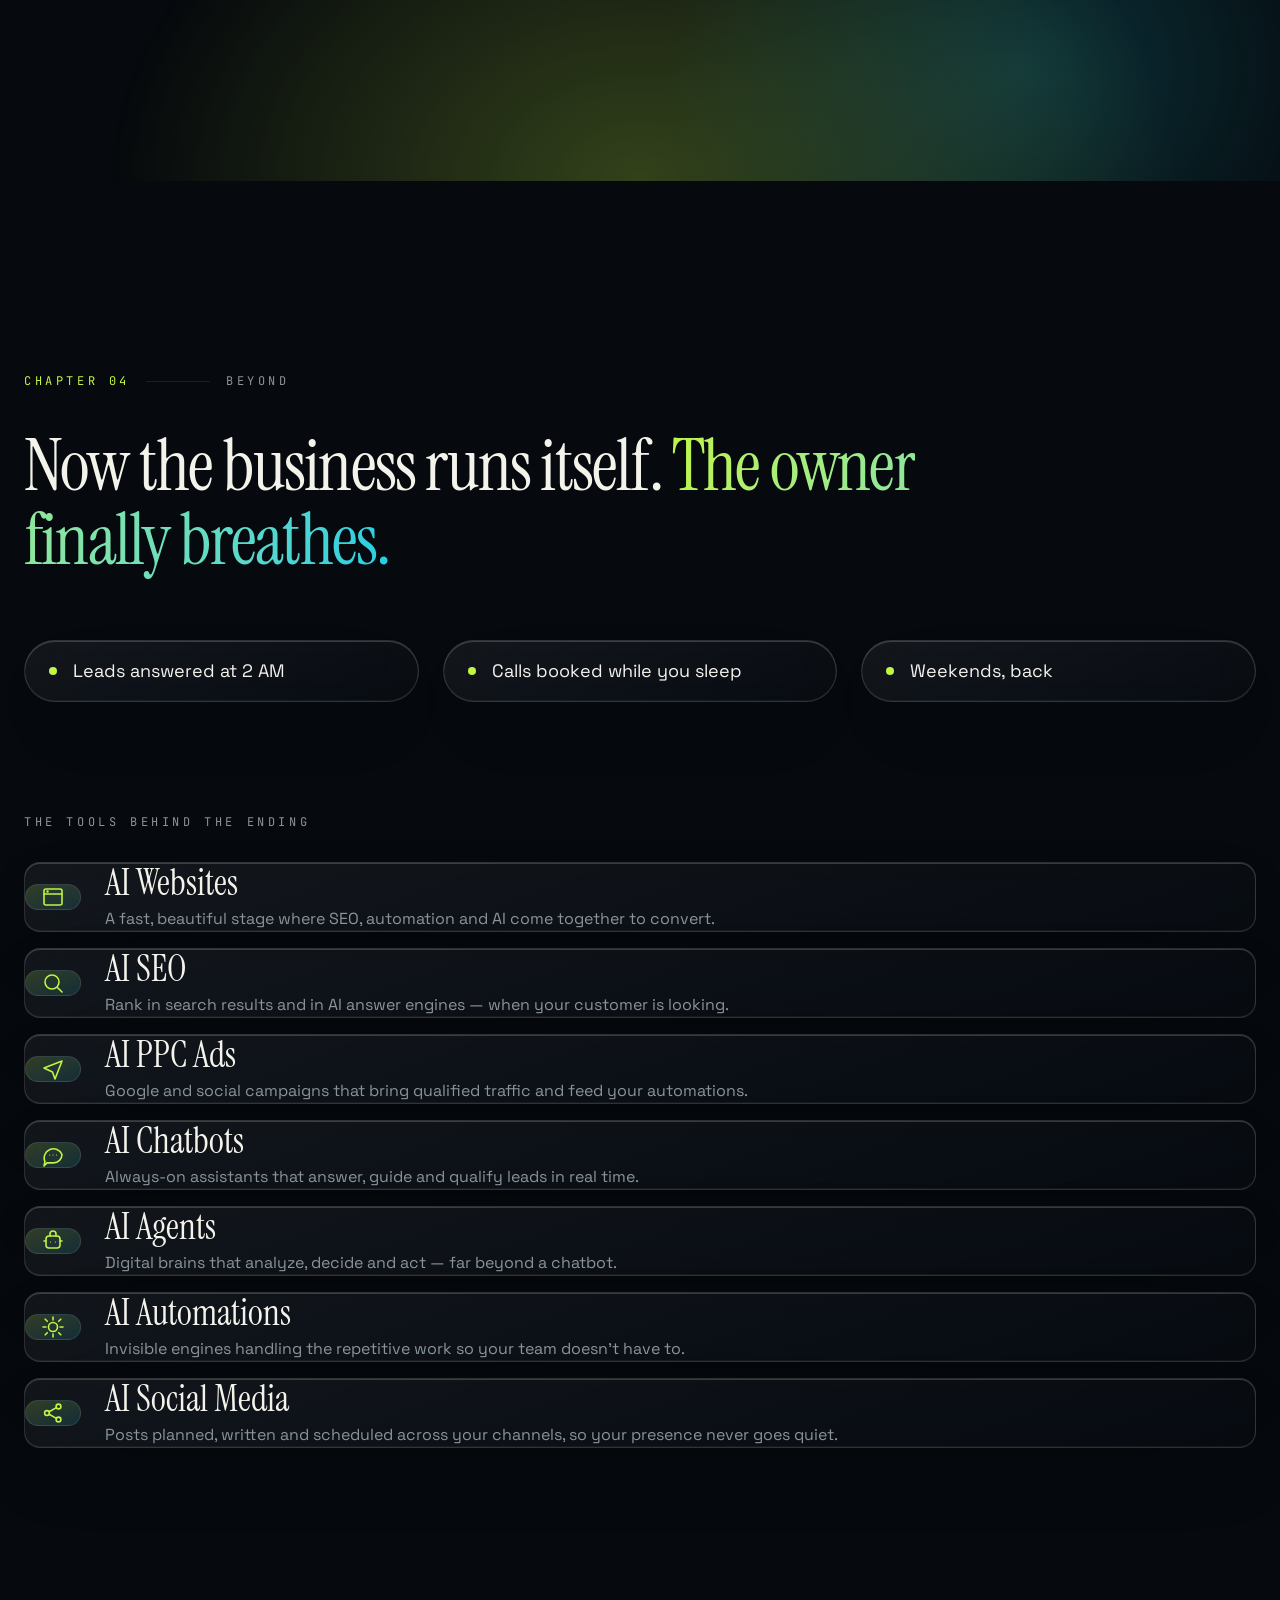
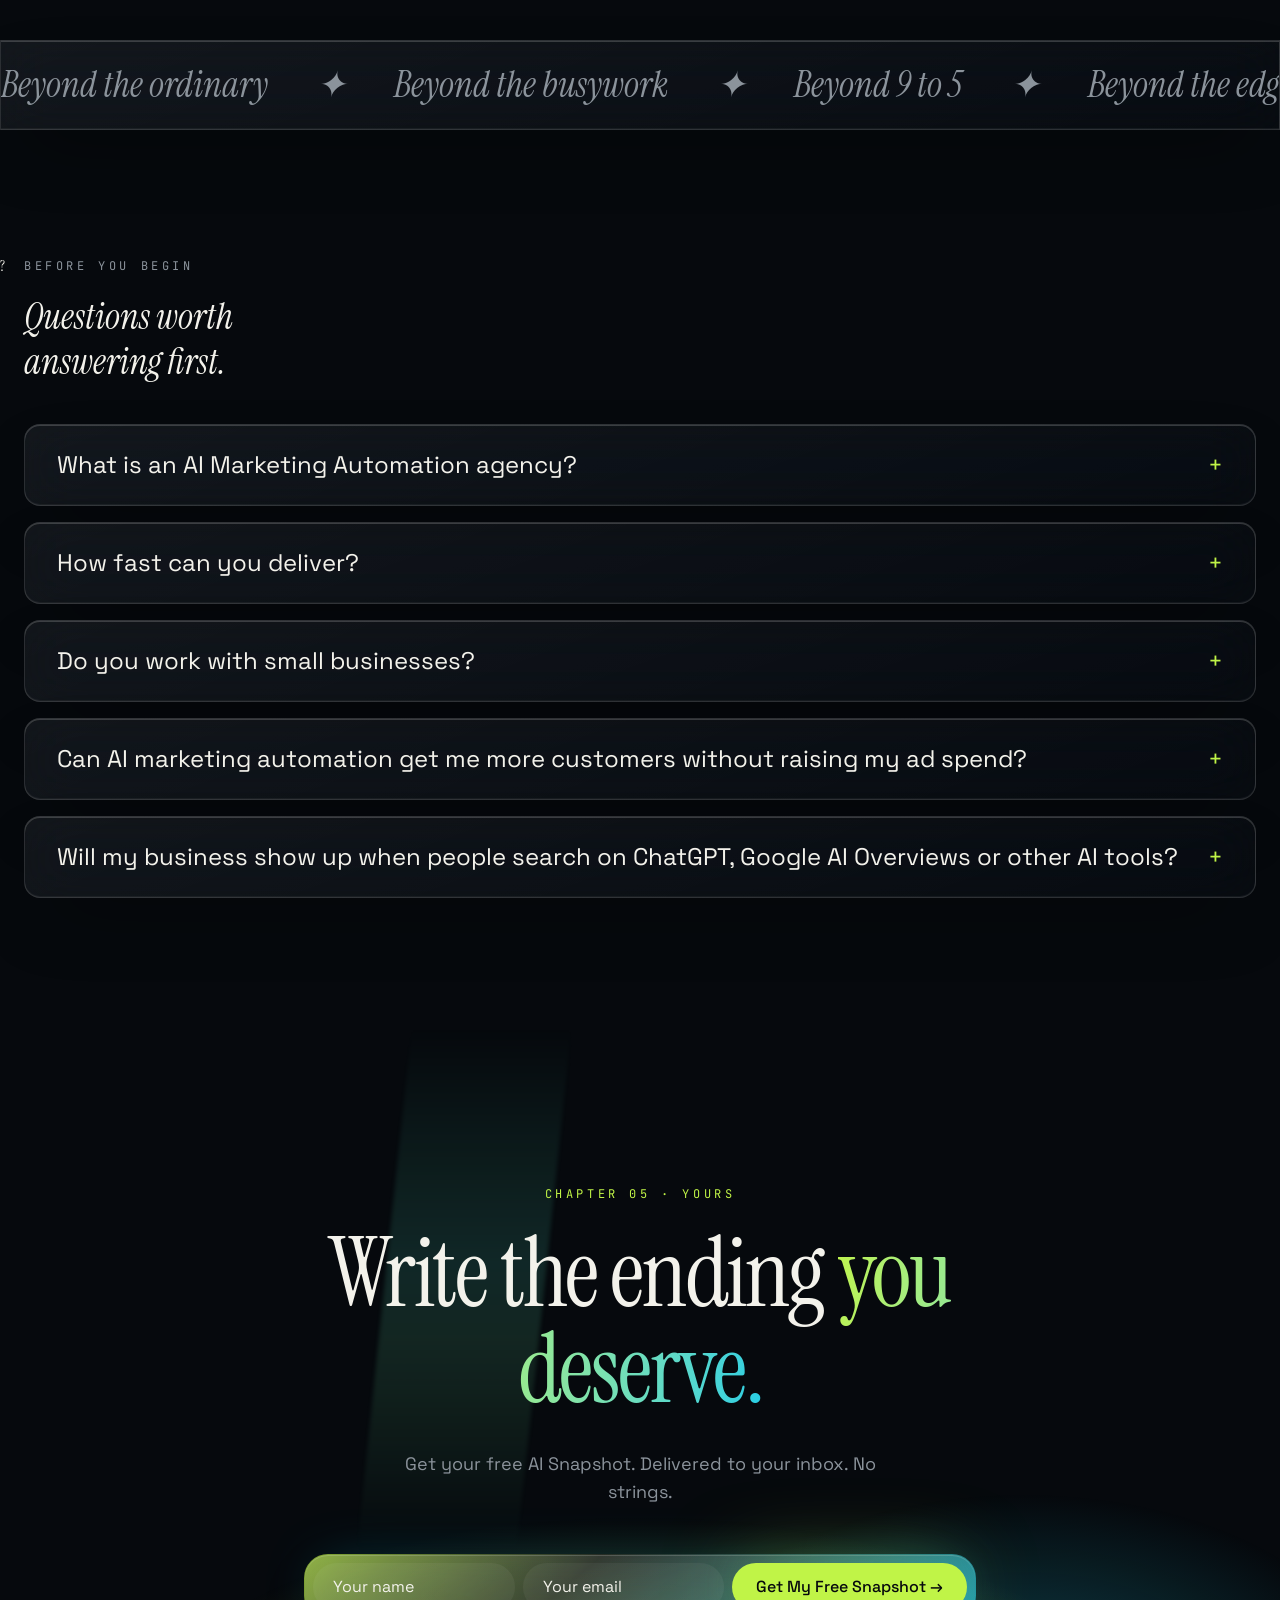
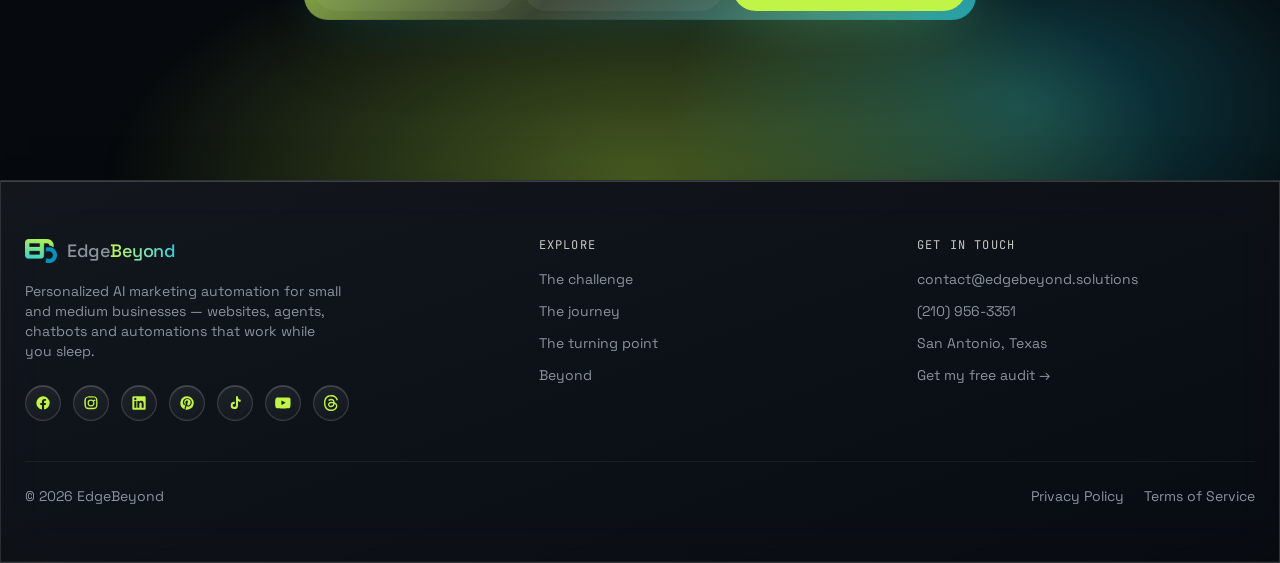
==== commit c3907774: "Intro section: more air above the 'What we actually do' label (pt-24 -> pt-40) so it separates from " ====
--- a/index.html
+++ b/index.html
@@ -317,7 +317,7 @@
 </section>
 
 <!-- WHAT WE DO — definition-first, keyword-rich for search & AI answer engines -->
-<section class="mx-auto max-w-4xl px-6 pb-28 pt-24 text-center">
+<section class="mx-auto max-w-4xl px-6 pb-28 pt-40 text-center">
   <div class="reveal mb-7 flex items-center justify-center gap-4 font-mono text-xs uppercase tracking-[0.3em] text-muted-foreground">
     <span class="h-px w-12 bg-border"></span>What we actually do<span class="h-px w-12 bg-border"></span>
   </div>
